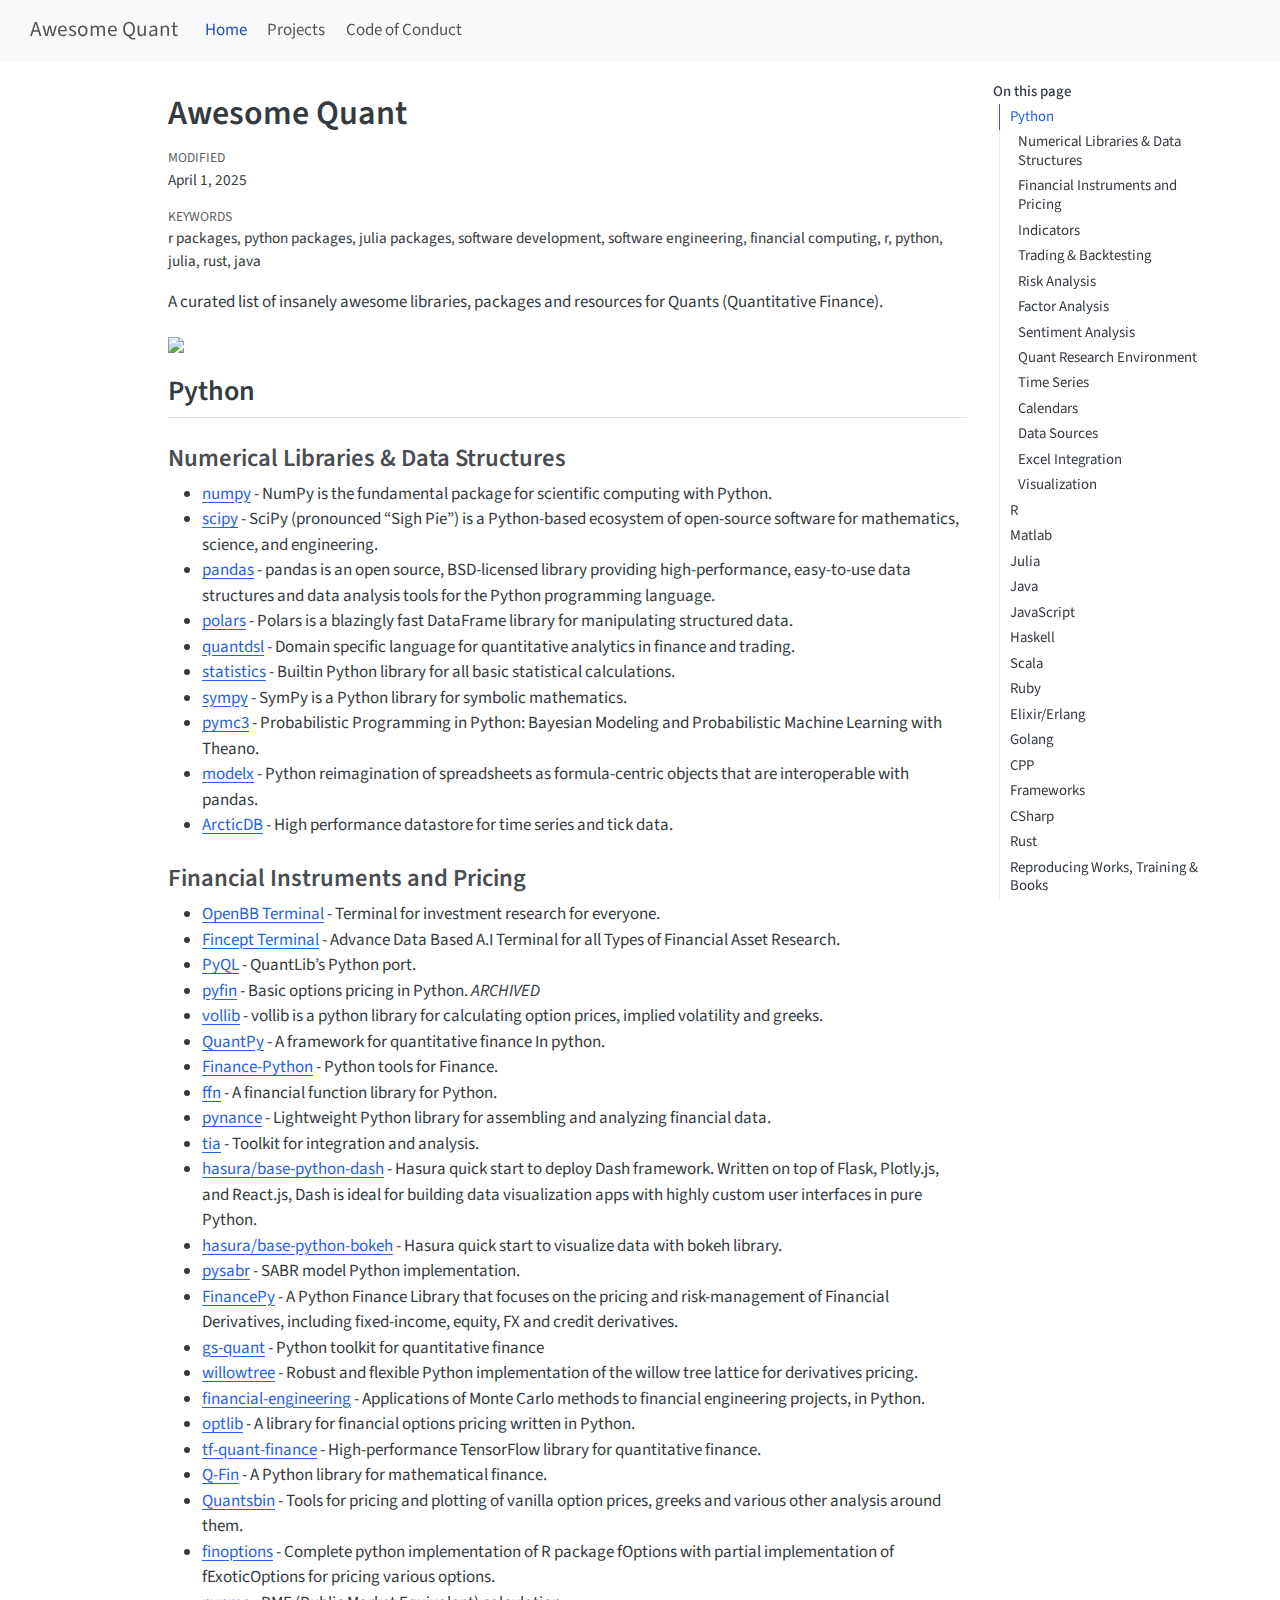
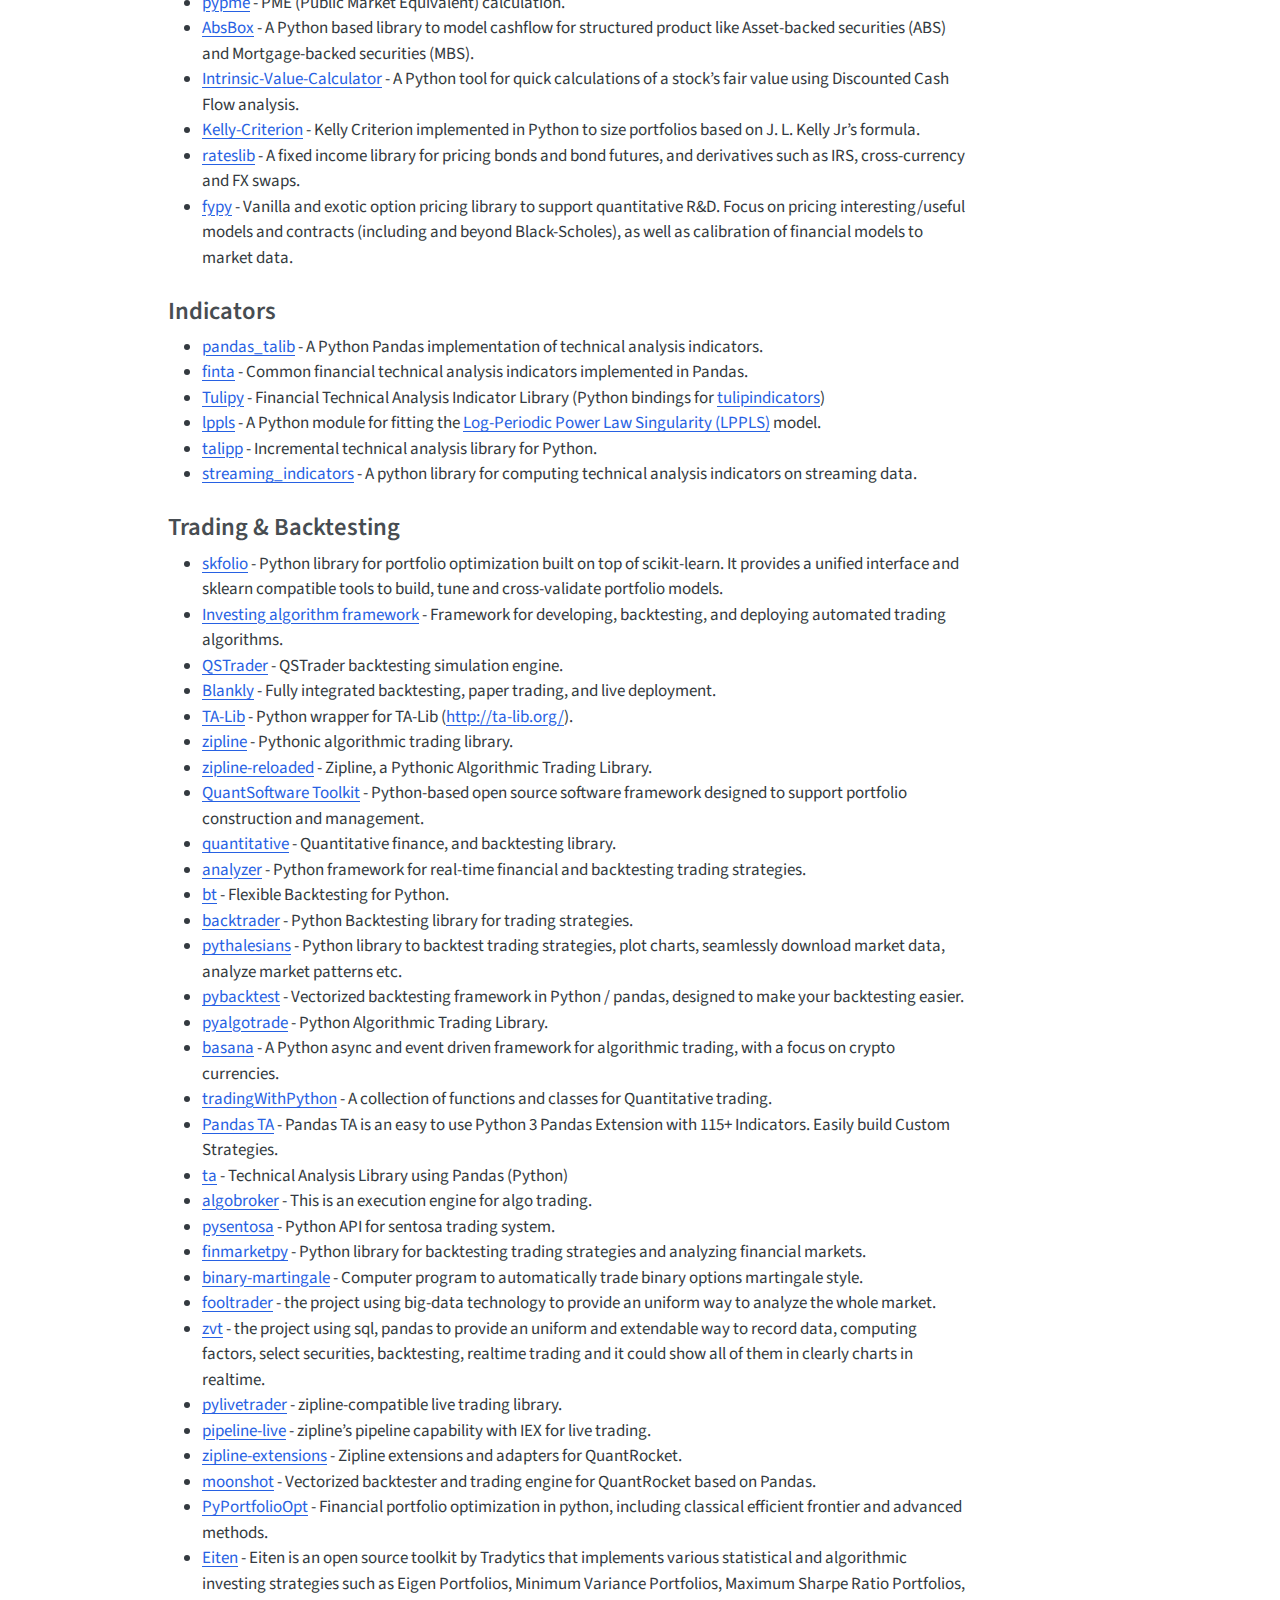
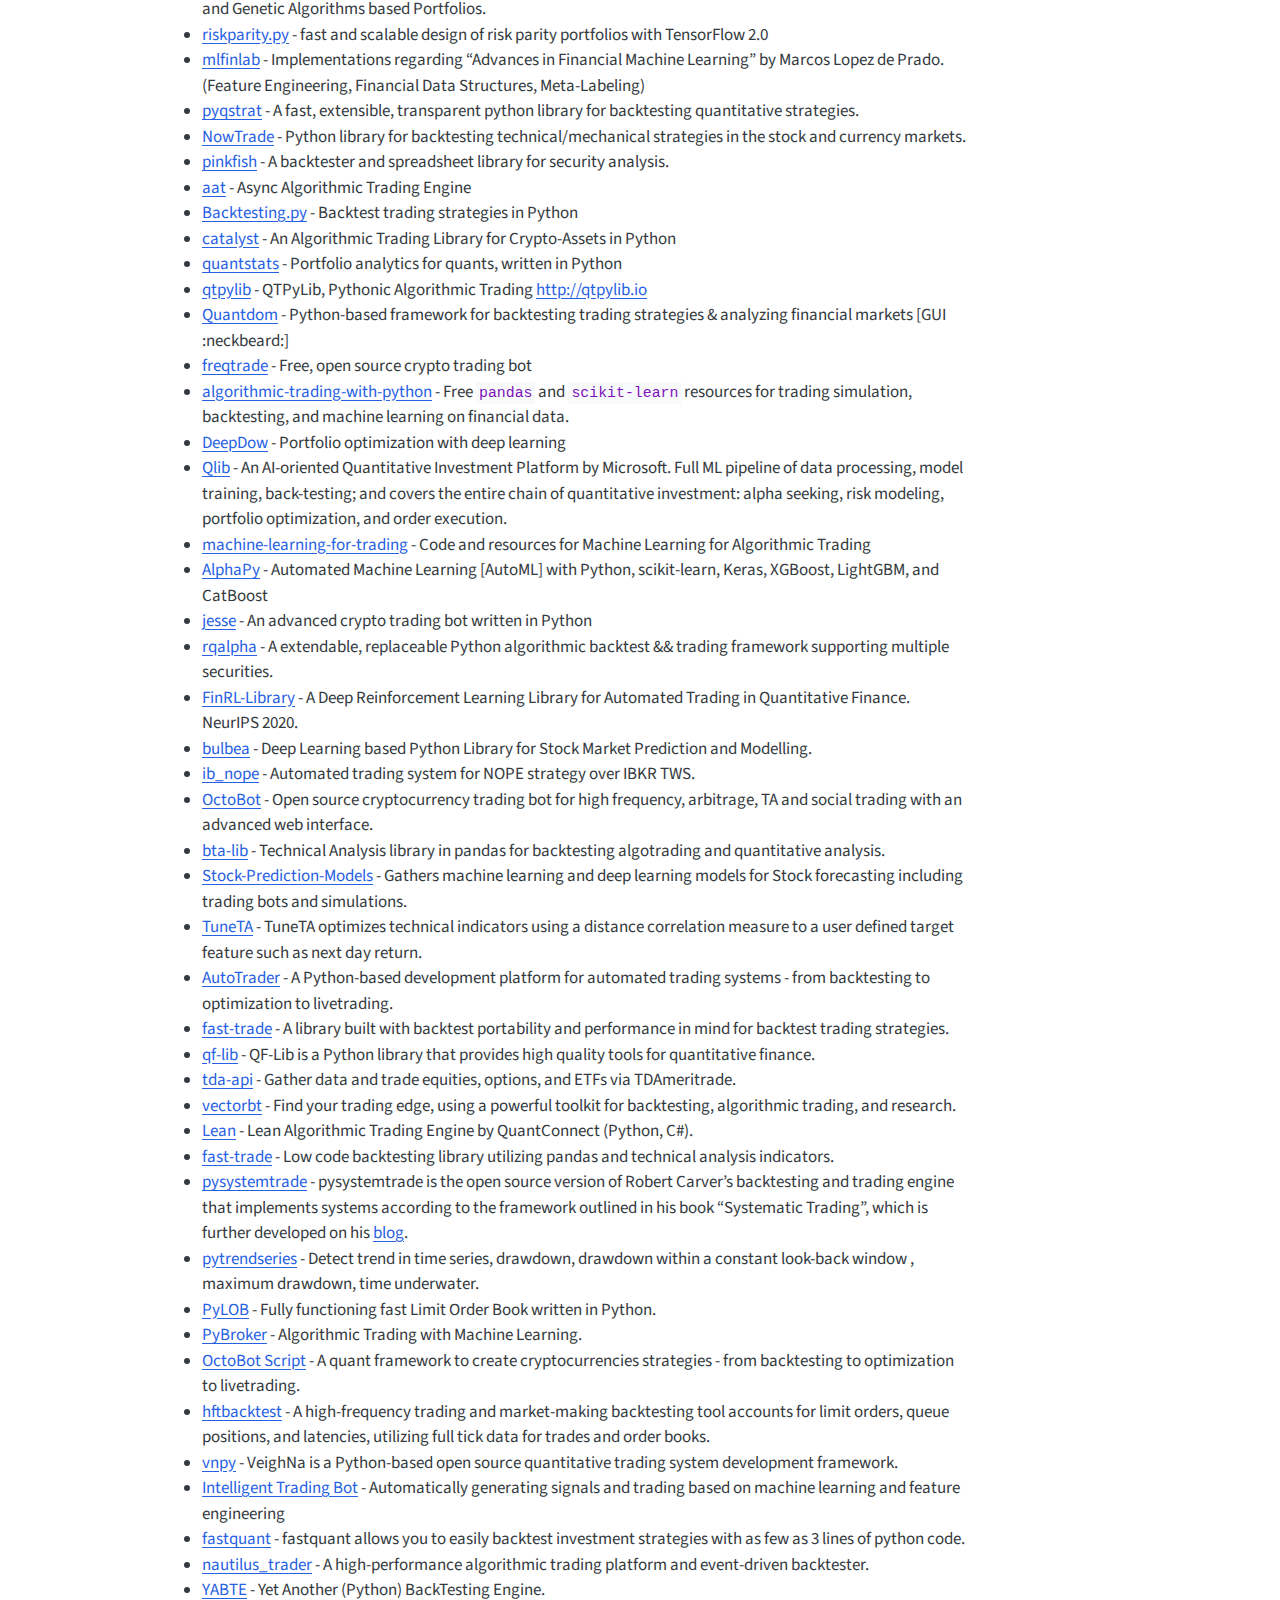
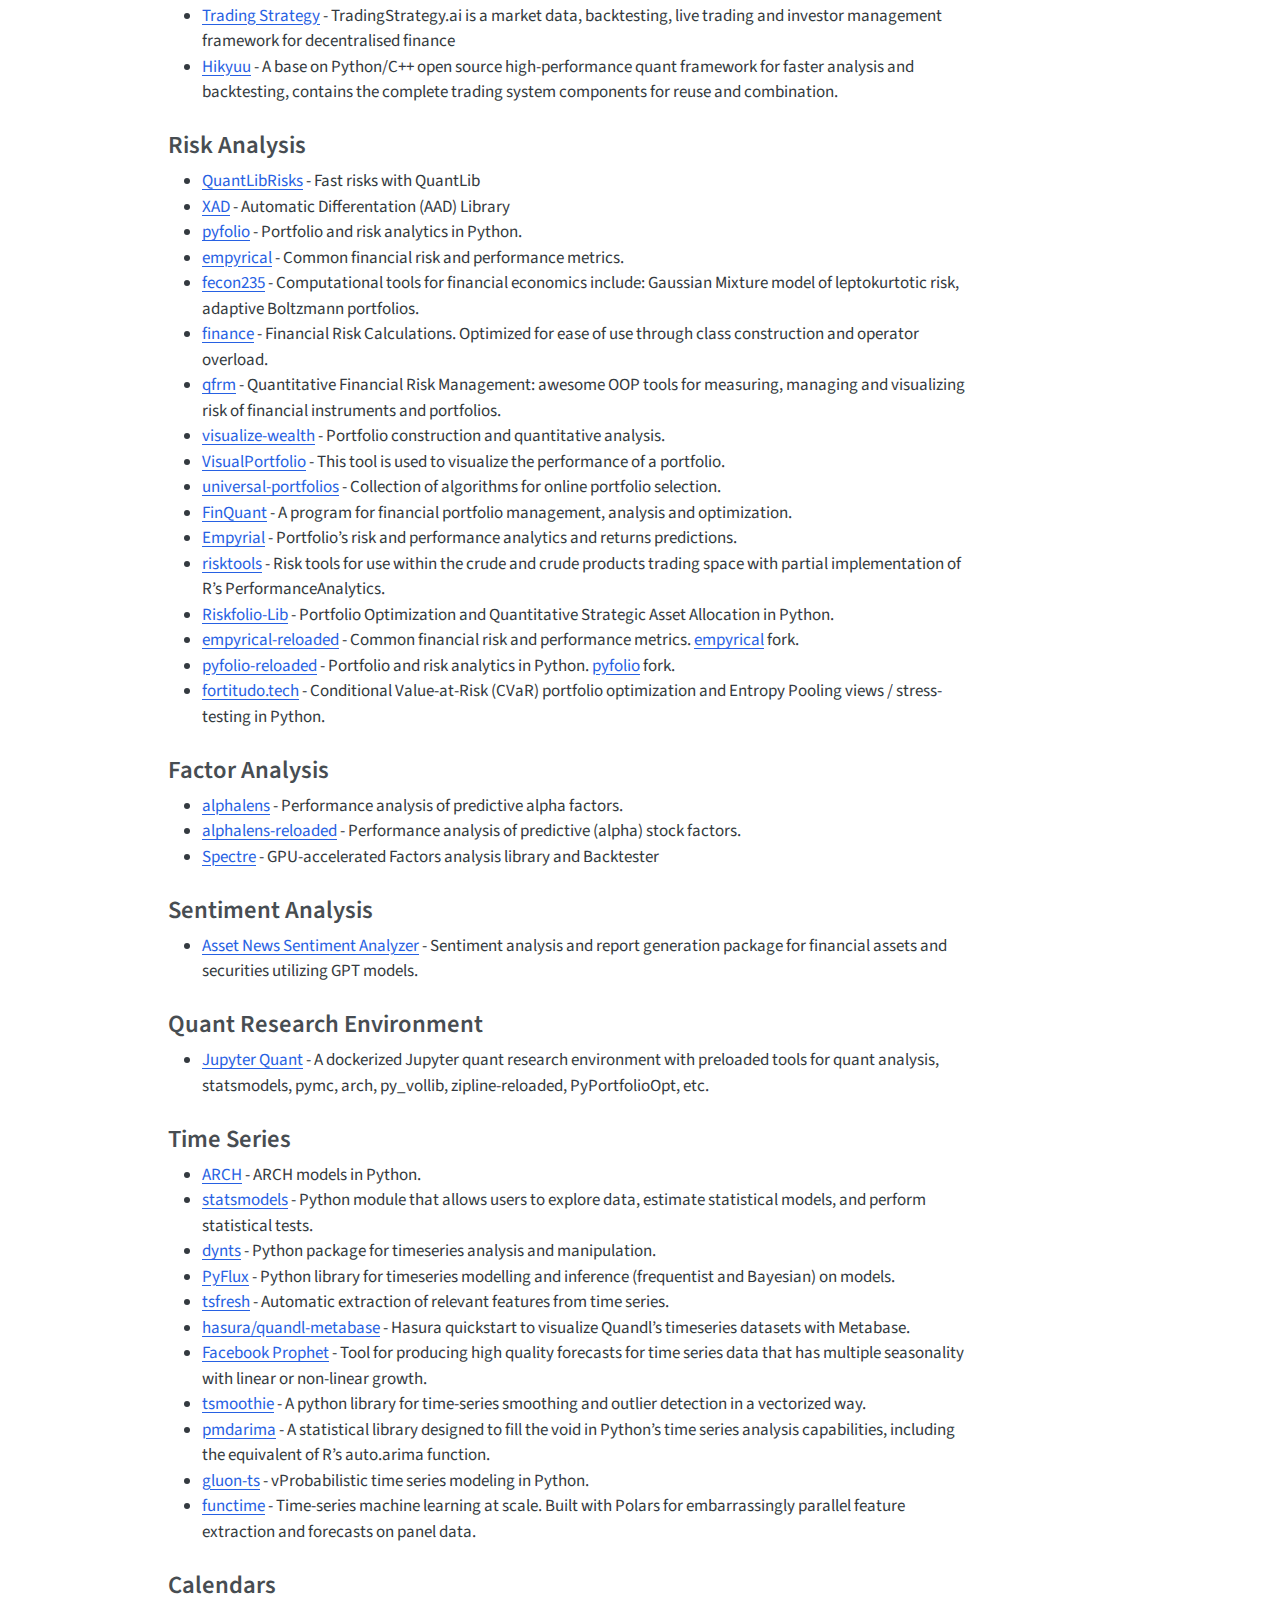
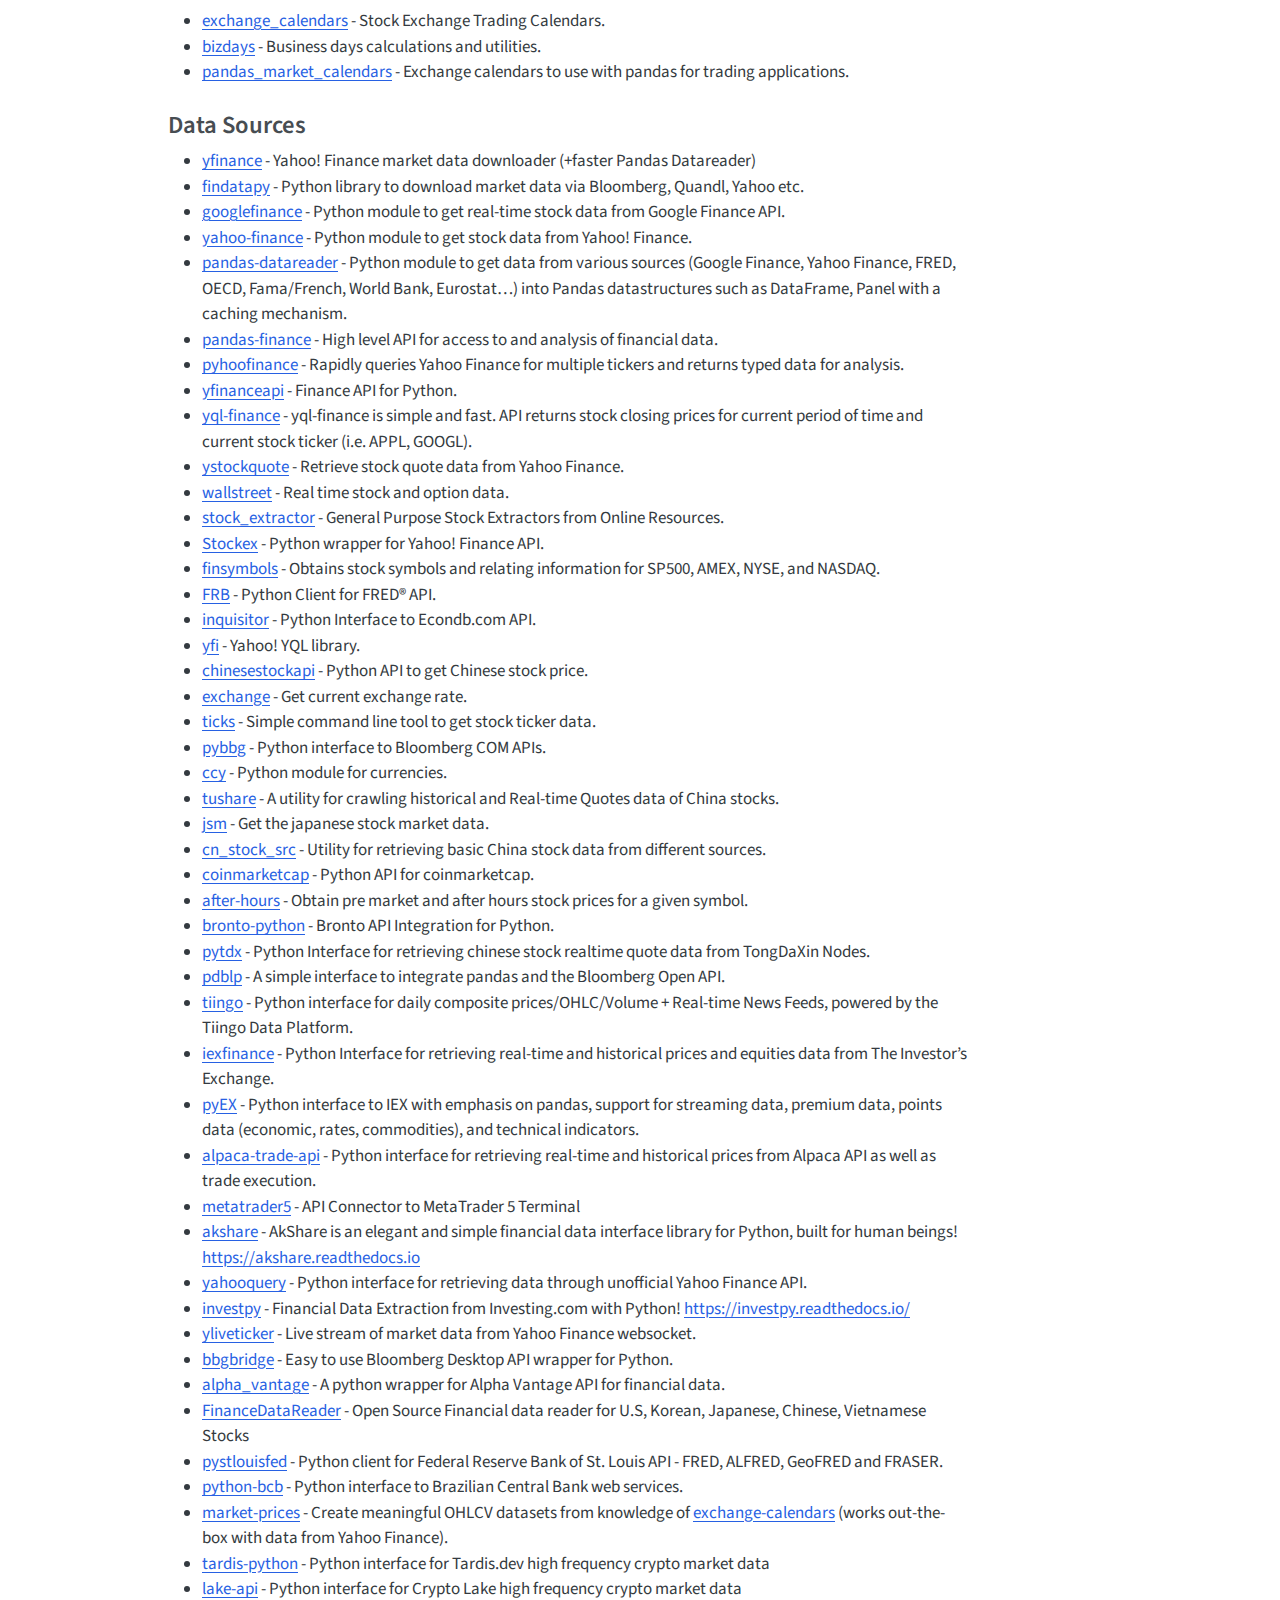
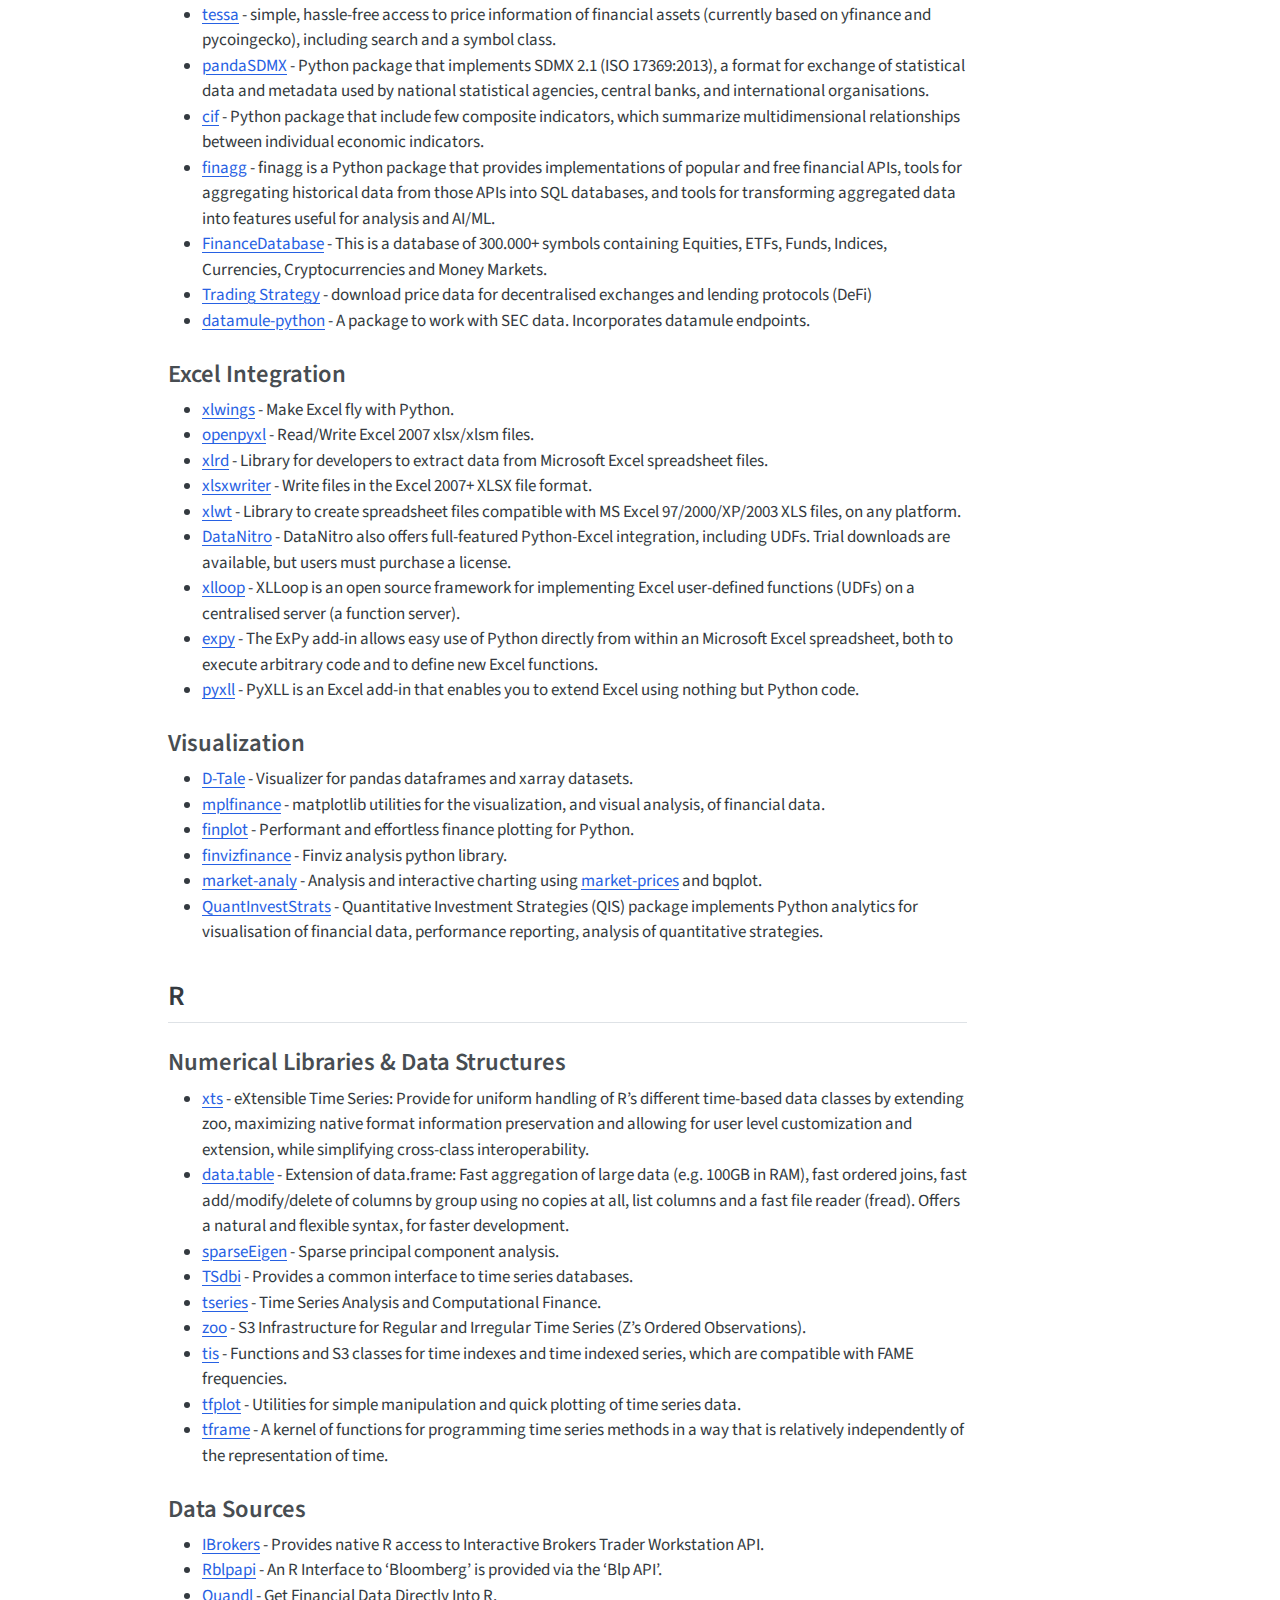
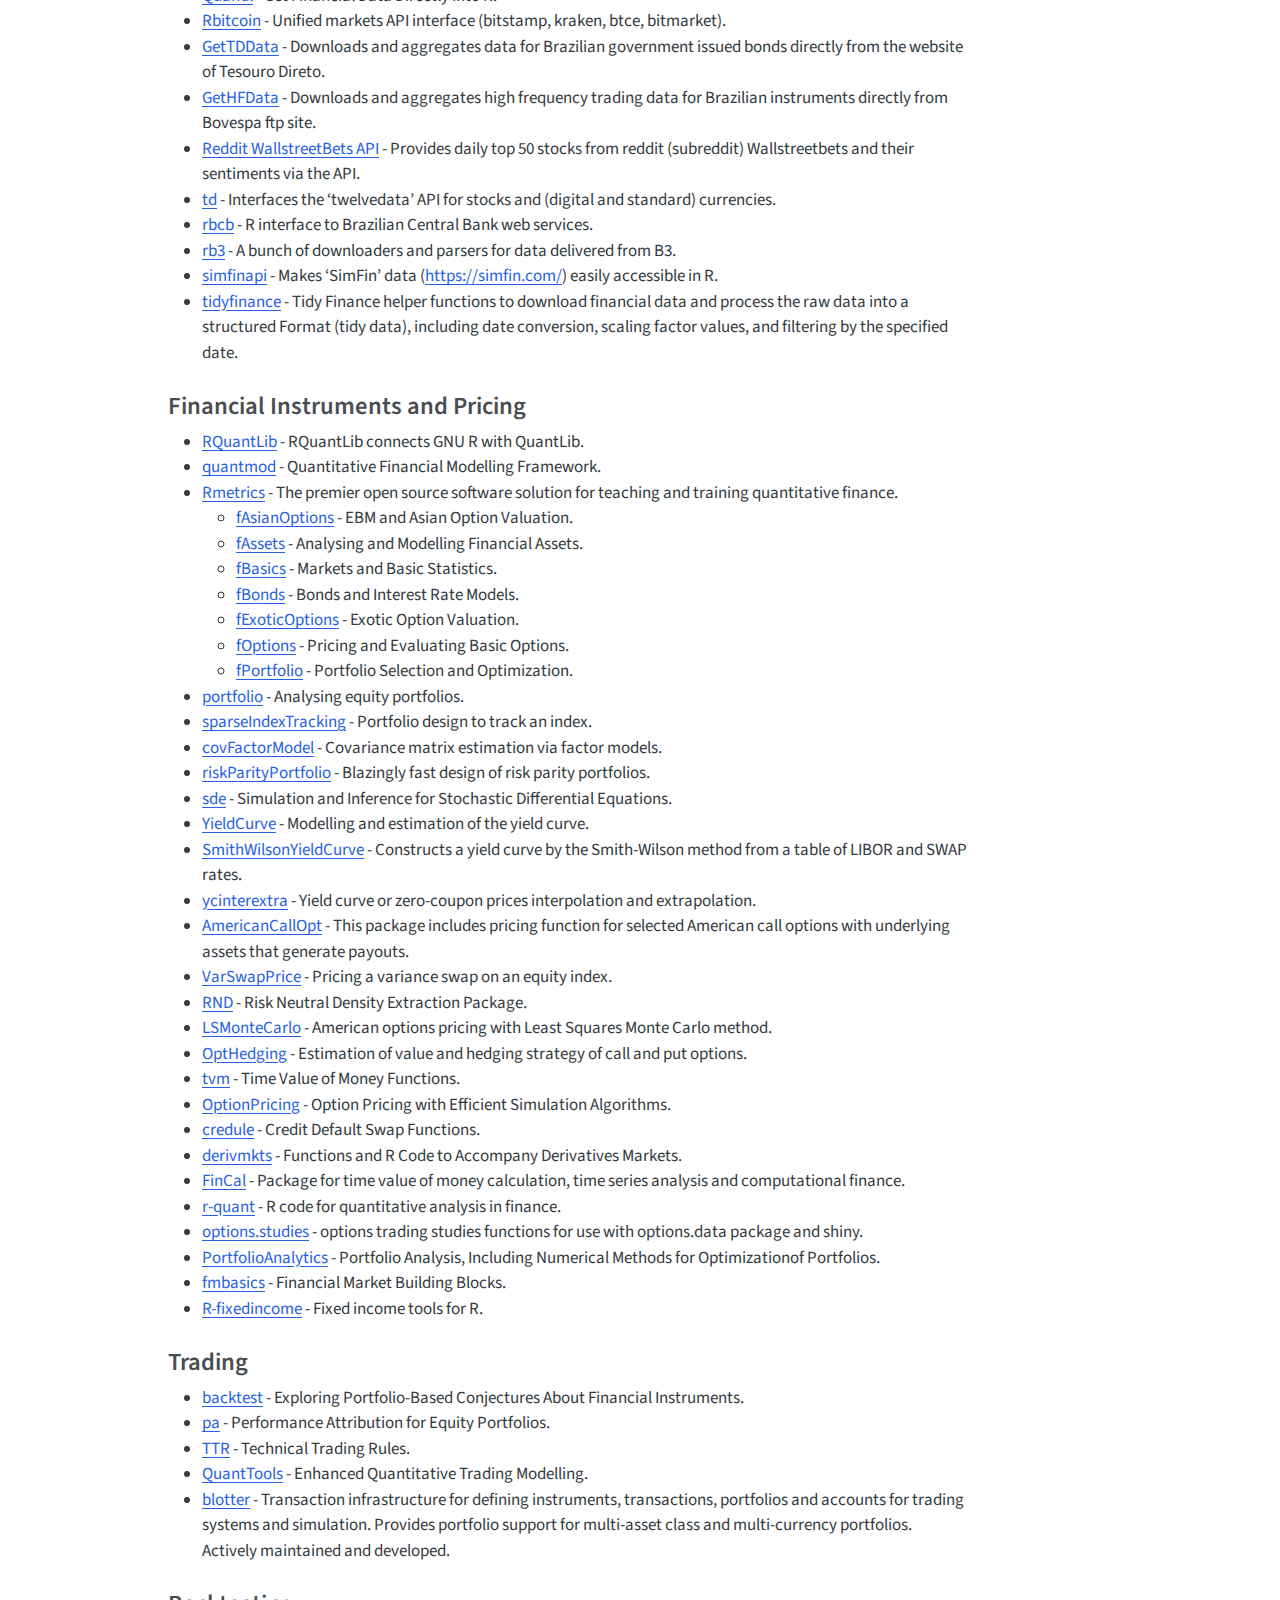
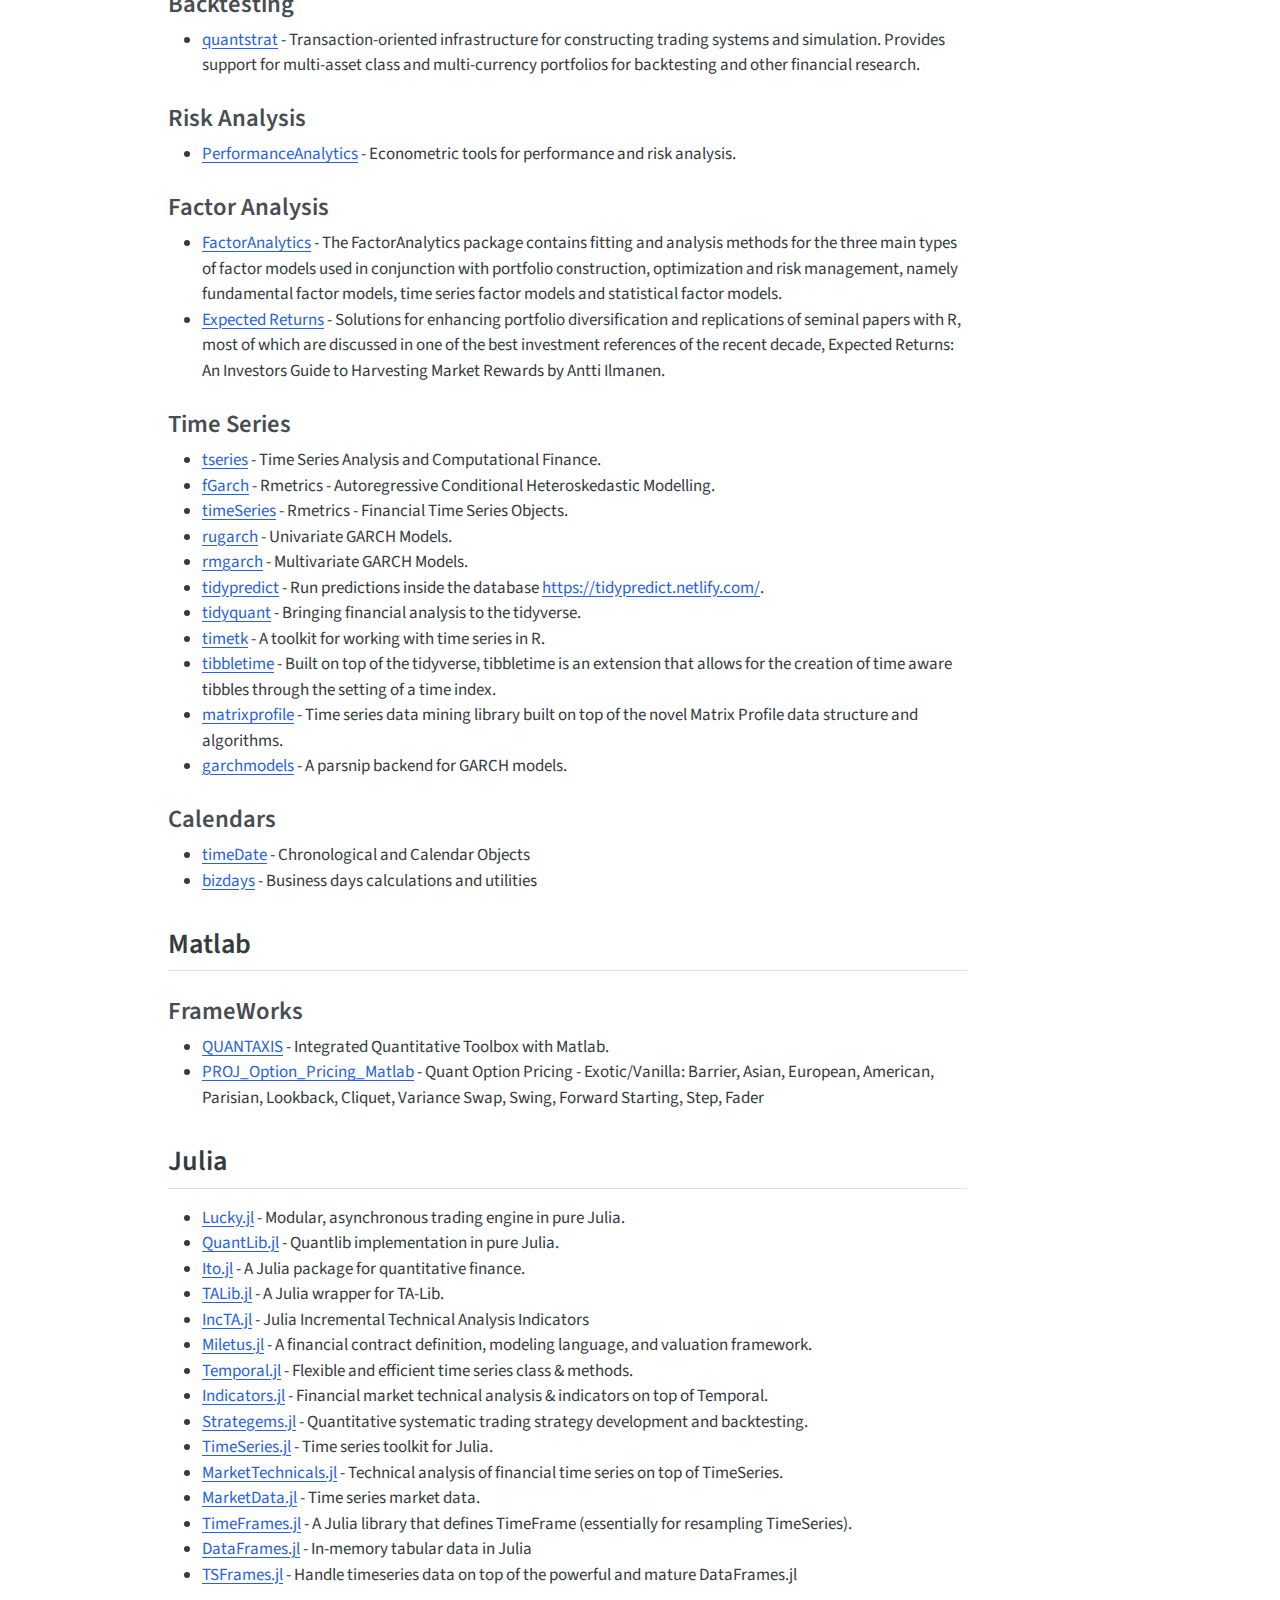
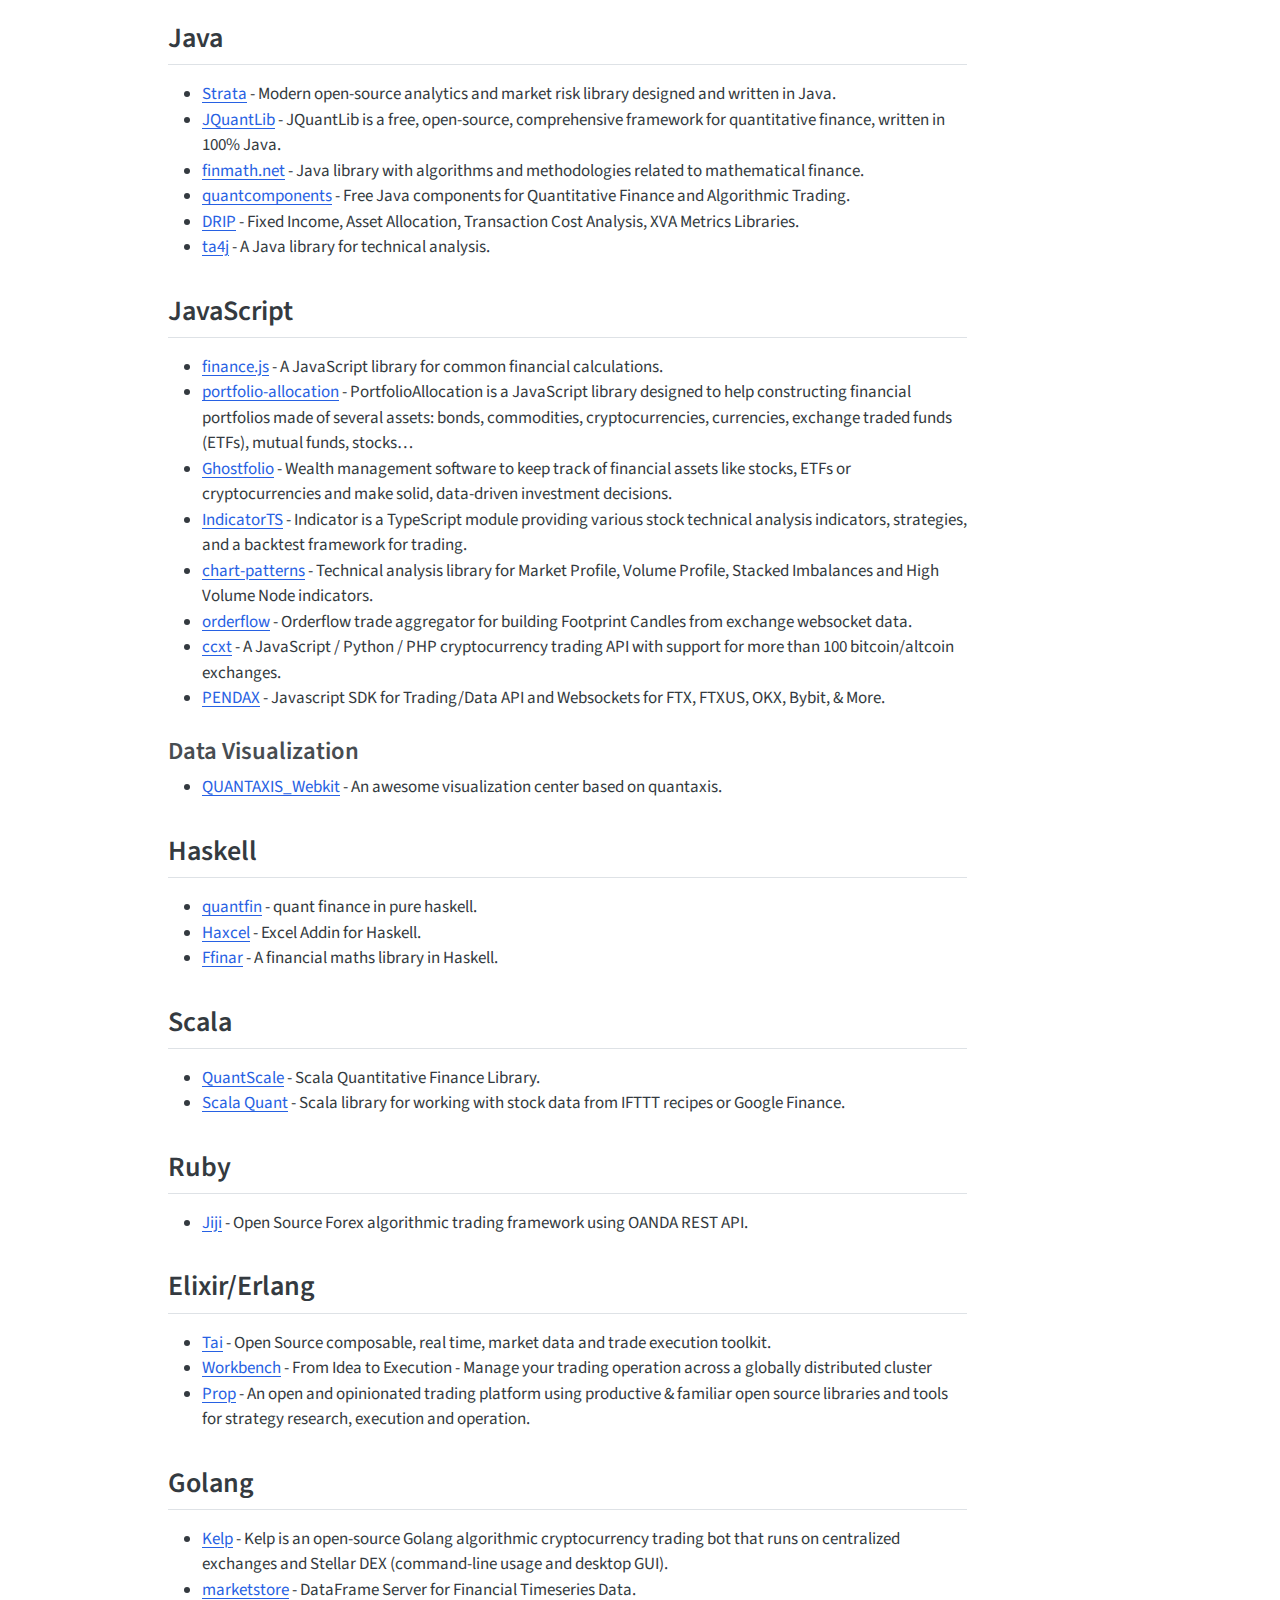
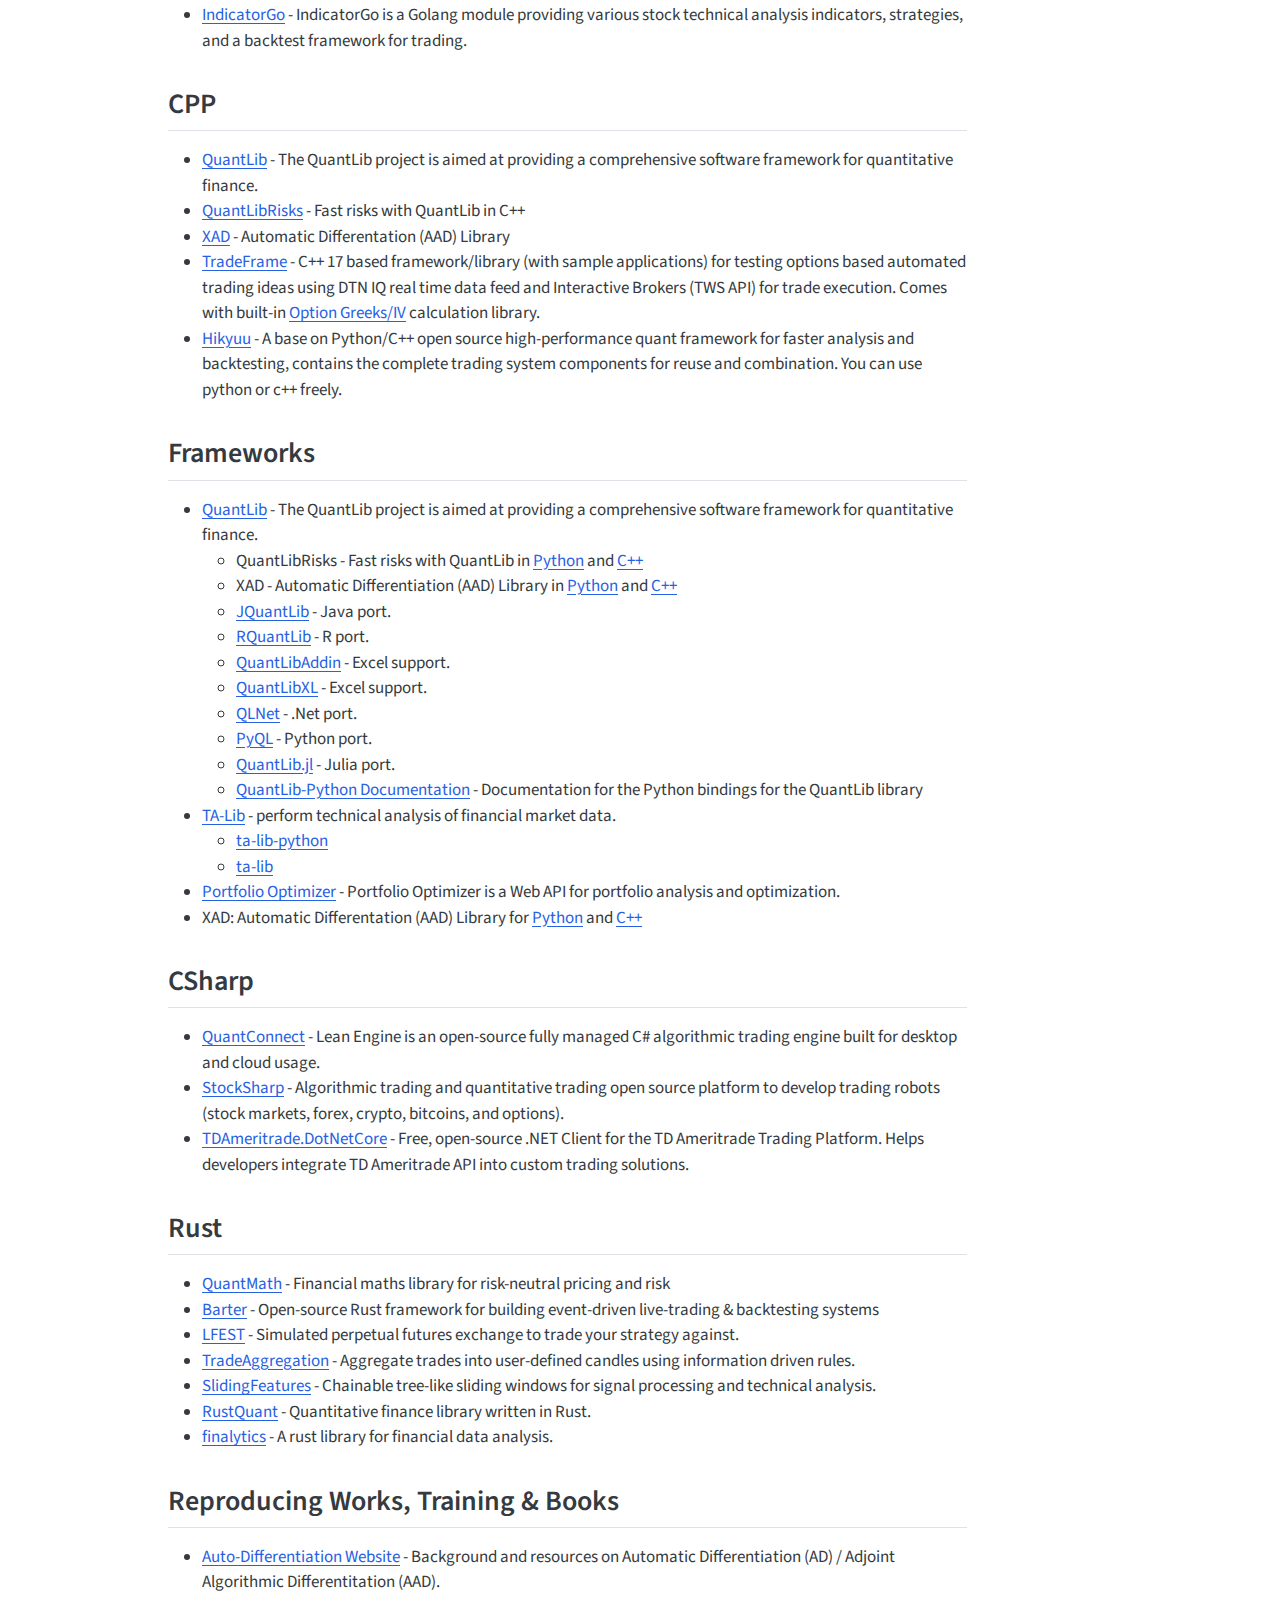
==== index.html @ 2321cde1 "deploy: 23237abaf114eac889005e50c309394c87363a82" ====
<!DOCTYPE html>
<html xmlns="http://www.w3.org/1999/xhtml" lang="en" xml:lang="en"><head>

<meta charset="utf-8">
<meta name="generator" content="quarto-1.6.42">

<meta name="viewport" content="width=device-width, initial-scale=1.0, user-scalable=yes">

<meta name="keywords" content="r packages, python packages, julia packages, software development, software engineering, financial computing, r, python, julia, rust, java">

<title>Awesome Quant</title>
<style>
code{white-space: pre-wrap;}
span.smallcaps{font-variant: small-caps;}
div.columns{display: flex; gap: min(4vw, 1.5em);}
div.column{flex: auto; overflow-x: auto;}
div.hanging-indent{margin-left: 1.5em; text-indent: -1.5em;}
ul.task-list{list-style: none;}
ul.task-list li input[type="checkbox"] {
  width: 0.8em;
  margin: 0 0.8em 0.2em -1em; /* quarto-specific, see https://github.com/quarto-dev/quarto-cli/issues/4556 */ 
  vertical-align: middle;
}
</style>


<script src="site_libs/quarto-nav/quarto-nav.js"></script>
<script src="site_libs/quarto-nav/headroom.min.js"></script>
<script src="site_libs/clipboard/clipboard.min.js"></script>
<script src="site_libs/quarto-search/autocomplete.umd.js"></script>
<script src="site_libs/quarto-search/fuse.min.js"></script>
<script src="site_libs/quarto-search/quarto-search.js"></script>
<meta name="quarto:offset" content="./">
<script src="site_libs/quarto-html/quarto.js"></script>
<script src="site_libs/quarto-html/popper.min.js"></script>
<script src="site_libs/quarto-html/tippy.umd.min.js"></script>
<script src="site_libs/quarto-html/anchor.min.js"></script>
<link href="site_libs/quarto-html/tippy.css" rel="stylesheet">
<link href="site_libs/quarto-html/quarto-syntax-highlighting-2f5df379a58b258e96c21c0638c20c03.css" rel="stylesheet" id="quarto-text-highlighting-styles">
<script src="site_libs/bootstrap/bootstrap.min.js"></script>
<link href="site_libs/bootstrap/bootstrap-icons.css" rel="stylesheet">
<link href="site_libs/bootstrap/bootstrap-8647a4a42273f773479d27c00df3f9ed.min.css" rel="stylesheet" append-hash="true" id="quarto-bootstrap" data-mode="light">
<script id="quarto-search-options" type="application/json">{
  "location": "navbar",
  "copy-button": false,
  "collapse-after": 3,
  "panel-placement": "end",
  "type": "overlay",
  "limit": 50,
  "keyboard-shortcut": [
    "f",
    "/",
    "s"
  ],
  "show-item-context": false,
  "language": {
    "search-no-results-text": "No results",
    "search-matching-documents-text": "matching documents",
    "search-copy-link-title": "Copy link to search",
    "search-hide-matches-text": "Hide additional matches",
    "search-more-match-text": "more match in this document",
    "search-more-matches-text": "more matches in this document",
    "search-clear-button-title": "Clear",
    "search-text-placeholder": "",
    "search-detached-cancel-button-title": "Cancel",
    "search-submit-button-title": "Submit",
    "search-label": "Search"
  }
}</script>
<script async="" src="https://pagead2.googlesyndication.com/pagead/js/adsbygoogle.js?client=ca-pub-7994446359957143" crossorigin="anonymous"></script>


<link rel="stylesheet" href="styles.css">
</head>

<body class="nav-fixed">

<div id="quarto-search-results"></div>
  <header id="quarto-header" class="headroom fixed-top">
    <nav class="navbar navbar-expand-lg " data-bs-theme="dark">
      <div class="navbar-container container-fluid">
      <div class="navbar-brand-container mx-auto">
    <a class="navbar-brand" href="./index.html">
    <span class="navbar-title">Awesome Quant</span>
    </a>
  </div>
            <div id="quarto-search" class="" title="Search"></div>
          <button class="navbar-toggler" type="button" data-bs-toggle="collapse" data-bs-target="#navbarCollapse" aria-controls="navbarCollapse" role="menu" aria-expanded="false" aria-label="Toggle navigation" onclick="if (window.quartoToggleHeadroom) { window.quartoToggleHeadroom(); }">
  <span class="navbar-toggler-icon"></span>
</button>
          <div class="collapse navbar-collapse" id="navbarCollapse">
            <ul class="navbar-nav navbar-nav-scroll me-auto">
  <li class="nav-item">
    <a class="nav-link active" href="./index.html" aria-current="page"> 
<span class="menu-text">Home</span></a>
  </li>  
  <li class="nav-item">
    <a class="nav-link" href="./projects.html"> 
<span class="menu-text">Projects</span></a>
  </li>  
  <li class="nav-item">
    <a class="nav-link" href="./CODE_OF_CONDUCT.html"> 
<span class="menu-text">Code of Conduct</span></a>
  </li>  
</ul>
          </div> <!-- /navcollapse -->
            <div class="quarto-navbar-tools">
</div>
      </div> <!-- /container-fluid -->
    </nav>
</header>
<!-- content -->
<div id="quarto-content" class="quarto-container page-columns page-rows-contents page-layout-article page-navbar">
<!-- sidebar -->
<!-- margin-sidebar -->
    <div id="quarto-margin-sidebar" class="sidebar margin-sidebar">
        <nav id="TOC" role="doc-toc" class="toc-active">
    <h2 id="toc-title">On this page</h2>
   
  <ul>
  <li><a href="#python" id="toc-python" class="nav-link active" data-scroll-target="#python">Python</a>
  <ul class="collapse">
  <li><a href="#numerical-libraries-data-structures" id="toc-numerical-libraries-data-structures" class="nav-link" data-scroll-target="#numerical-libraries-data-structures">Numerical Libraries &amp; Data Structures</a></li>
  <li><a href="#financial-instruments-and-pricing" id="toc-financial-instruments-and-pricing" class="nav-link" data-scroll-target="#financial-instruments-and-pricing">Financial Instruments and Pricing</a></li>
  <li><a href="#indicators" id="toc-indicators" class="nav-link" data-scroll-target="#indicators">Indicators</a></li>
  <li><a href="#trading-backtesting" id="toc-trading-backtesting" class="nav-link" data-scroll-target="#trading-backtesting">Trading &amp; Backtesting</a></li>
  <li><a href="#risk-analysis" id="toc-risk-analysis" class="nav-link" data-scroll-target="#risk-analysis">Risk Analysis</a></li>
  <li><a href="#factor-analysis" id="toc-factor-analysis" class="nav-link" data-scroll-target="#factor-analysis">Factor Analysis</a></li>
  <li><a href="#sentiment-analysis" id="toc-sentiment-analysis" class="nav-link" data-scroll-target="#sentiment-analysis">Sentiment Analysis</a></li>
  <li><a href="#quant-research-environment" id="toc-quant-research-environment" class="nav-link" data-scroll-target="#quant-research-environment">Quant Research Environment</a></li>
  <li><a href="#time-series" id="toc-time-series" class="nav-link" data-scroll-target="#time-series">Time Series</a></li>
  <li><a href="#calendars" id="toc-calendars" class="nav-link" data-scroll-target="#calendars">Calendars</a></li>
  <li><a href="#data-sources" id="toc-data-sources" class="nav-link" data-scroll-target="#data-sources">Data Sources</a></li>
  <li><a href="#excel-integration" id="toc-excel-integration" class="nav-link" data-scroll-target="#excel-integration">Excel Integration</a></li>
  <li><a href="#visualization" id="toc-visualization" class="nav-link" data-scroll-target="#visualization">Visualization</a></li>
  </ul></li>
  <li><a href="#r" id="toc-r" class="nav-link" data-scroll-target="#r">R</a>
  <ul class="collapse">
  <li><a href="#numerical-libraries-data-structures-1" id="toc-numerical-libraries-data-structures-1" class="nav-link" data-scroll-target="#numerical-libraries-data-structures-1">Numerical Libraries &amp; Data Structures</a></li>
  <li><a href="#data-sources-1" id="toc-data-sources-1" class="nav-link" data-scroll-target="#data-sources-1">Data Sources</a></li>
  <li><a href="#financial-instruments-and-pricing-1" id="toc-financial-instruments-and-pricing-1" class="nav-link" data-scroll-target="#financial-instruments-and-pricing-1">Financial Instruments and Pricing</a></li>
  <li><a href="#trading" id="toc-trading" class="nav-link" data-scroll-target="#trading">Trading</a></li>
  <li><a href="#backtesting" id="toc-backtesting" class="nav-link" data-scroll-target="#backtesting">Backtesting</a></li>
  <li><a href="#risk-analysis-1" id="toc-risk-analysis-1" class="nav-link" data-scroll-target="#risk-analysis-1">Risk Analysis</a></li>
  <li><a href="#factor-analysis-1" id="toc-factor-analysis-1" class="nav-link" data-scroll-target="#factor-analysis-1">Factor Analysis</a></li>
  <li><a href="#time-series-1" id="toc-time-series-1" class="nav-link" data-scroll-target="#time-series-1">Time Series</a></li>
  <li><a href="#calendars-1" id="toc-calendars-1" class="nav-link" data-scroll-target="#calendars-1">Calendars</a></li>
  </ul></li>
  <li><a href="#matlab" id="toc-matlab" class="nav-link" data-scroll-target="#matlab">Matlab</a>
  <ul class="collapse">
  <li><a href="#frameworks" id="toc-frameworks" class="nav-link" data-scroll-target="#frameworks">FrameWorks</a></li>
  </ul></li>
  <li><a href="#julia" id="toc-julia" class="nav-link" data-scroll-target="#julia">Julia</a></li>
  <li><a href="#java" id="toc-java" class="nav-link" data-scroll-target="#java">Java</a></li>
  <li><a href="#javascript" id="toc-javascript" class="nav-link" data-scroll-target="#javascript">JavaScript</a>
  <ul class="collapse">
  <li><a href="#data-visualization" id="toc-data-visualization" class="nav-link" data-scroll-target="#data-visualization">Data Visualization</a></li>
  </ul></li>
  <li><a href="#haskell" id="toc-haskell" class="nav-link" data-scroll-target="#haskell">Haskell</a></li>
  <li><a href="#scala" id="toc-scala" class="nav-link" data-scroll-target="#scala">Scala</a></li>
  <li><a href="#ruby" id="toc-ruby" class="nav-link" data-scroll-target="#ruby">Ruby</a></li>
  <li><a href="#elixirerlang" id="toc-elixirerlang" class="nav-link" data-scroll-target="#elixirerlang">Elixir/Erlang</a></li>
  <li><a href="#golang" id="toc-golang" class="nav-link" data-scroll-target="#golang">Golang</a></li>
  <li><a href="#cpp" id="toc-cpp" class="nav-link" data-scroll-target="#cpp">CPP</a></li>
  <li><a href="#frameworks-1" id="toc-frameworks-1" class="nav-link" data-scroll-target="#frameworks-1">Frameworks</a></li>
  <li><a href="#csharp" id="toc-csharp" class="nav-link" data-scroll-target="#csharp">CSharp</a></li>
  <li><a href="#rust" id="toc-rust" class="nav-link" data-scroll-target="#rust">Rust</a></li>
  <li><a href="#reproducing-works-training-books" id="toc-reproducing-works-training-books" class="nav-link" data-scroll-target="#reproducing-works-training-books">Reproducing Works, Training &amp; Books</a></li>
  </ul>
</nav>
    </div>
<!-- main -->
<main class="content" id="quarto-document-content">

<header id="title-block-header" class="quarto-title-block default">
<div class="quarto-title">
<h1 class="title">Awesome Quant</h1>
</div>



<div class="quarto-title-meta">

    
  
    <div>
    <div class="quarto-title-meta-heading">Modified</div>
    <div class="quarto-title-meta-contents">
      <p class="date-modified">April 1, 2025</p>
    </div>
  </div>
    
  </div>
  

<div>
  <div class="keywords">
    <div class="block-title">Keywords</div>
    <p>r packages, python packages, julia packages, software development, software engineering, financial computing, r, python, julia, rust, java</p>
  </div>
</div>

</header>


<p>A curated list of insanely awesome libraries, packages and resources for Quants (Quantitative Finance).</p>
<p><a href="https://awesome.re"><img src="https://awesome.re/badge.svg" class="img-fluid"></a></p>
<section id="python" class="level2">
<h2 class="anchored" data-anchor-id="python">Python</h2>
<section id="numerical-libraries-data-structures" class="level3">
<h3 class="anchored" data-anchor-id="numerical-libraries-data-structures">Numerical Libraries &amp; Data Structures</h3>
<ul>
<li><a href="https://www.numpy.org">numpy</a> - NumPy is the fundamental package for scientific computing with Python.</li>
<li><a href="https://www.scipy.org">scipy</a> - SciPy (pronounced “Sigh Pie”) is a Python-based ecosystem of open-source software for mathematics, science, and engineering.</li>
<li><a href="https://pandas.pydata.org">pandas</a> - pandas is an open source, BSD-licensed library providing high-performance, easy-to-use data structures and data analysis tools for the Python programming language.</li>
<li><a href="https://docs.pola.rs/">polars</a> - Polars is a blazingly fast DataFrame library for manipulating structured data.</li>
<li><a href="https://github.com/johnbywater/quantdsl">quantdsl</a> - Domain specific language for quantitative analytics in finance and trading.</li>
<li><a href="https://docs.python.org/3/library/statistics.html">statistics</a> - Builtin Python library for all basic statistical calculations.</li>
<li><a href="https://www.sympy.org/">sympy</a> - SymPy is a Python library for symbolic mathematics.</li>
<li><a href="https://docs.pymc.io/">pymc3</a> - Probabilistic Programming in Python: Bayesian Modeling and Probabilistic Machine Learning with Theano.</li>
<li><a href="https://docs.modelx.io/">modelx</a> - Python reimagination of spreadsheets as formula-centric objects that are interoperable with pandas.</li>
<li><a href="https://github.com/man-group/ArcticDB">ArcticDB</a> - High performance datastore for time series and tick data.</li>
</ul>
</section>
<section id="financial-instruments-and-pricing" class="level3">
<h3 class="anchored" data-anchor-id="financial-instruments-and-pricing">Financial Instruments and Pricing</h3>
<ul>
<li><a href="https://github.com/OpenBB-finance/OpenBBTerminal">OpenBB Terminal</a> - Terminal for investment research for everyone.</li>
<li><a href="https://github.com/Fincept-Corporation/FinceptTerminal">Fincept Terminal</a> - Advance Data Based A.I Terminal for all Types of Financial Asset Research.</li>
<li><a href="https://github.com/enthought/pyql">PyQL</a> - QuantLib’s Python port.</li>
<li><a href="https://github.com/opendoor-labs/pyfin">pyfin</a> - Basic options pricing in Python. <em>ARCHIVED</em></li>
<li><a href="https://github.com/vollib/vollib">vollib</a> - vollib is a python library for calculating option prices, implied volatility and greeks.</li>
<li><a href="https://github.com/jsmidt/QuantPy">QuantPy</a> - A framework for quantitative finance In python.</li>
<li><a href="https://github.com/alpha-miner/Finance-Python">Finance-Python</a> - Python tools for Finance.</li>
<li><a href="https://github.com/pmorissette/ffn">ffn</a> - A financial function library for Python.</li>
<li><a href="https://github.com/GriffinAustin/pynance">pynance</a> - Lightweight Python library for assembling and analyzing financial data.</li>
<li><a href="https://github.com/bpsmith/tia">tia</a> - Toolkit for integration and analysis.</li>
<li><a href="https://platform.hasura.io/hub/projects/hasura/base-python-dash">hasura/base-python-dash</a> - Hasura quick start to deploy Dash framework. Written on top of Flask, Plotly.js, and React.js, Dash is ideal for building data visualization apps with highly custom user interfaces in pure Python.</li>
<li><a href="https://platform.hasura.io/hub/projects/hasura/base-python-bokeh">hasura/base-python-bokeh</a> - Hasura quick start to visualize data with bokeh library.</li>
<li><a href="https://github.com/ynouri/pysabr">pysabr</a> - SABR model Python implementation.</li>
<li><a href="https://github.com/domokane/FinancePy">FinancePy</a> - A Python Finance Library that focuses on the pricing and risk-management of Financial Derivatives, including fixed-income, equity, FX and credit derivatives.</li>
<li><a href="https://github.com/goldmansachs/gs-quant">gs-quant</a> - Python toolkit for quantitative finance</li>
<li><a href="https://github.com/federicomariamassari/willowtree">willowtree</a> - Robust and flexible Python implementation of the willow tree lattice for derivatives pricing.</li>
<li><a href="https://github.com/federicomariamassari/financial-engineering">financial-engineering</a> - Applications of Monte Carlo methods to financial engineering projects, in Python.</li>
<li><a href="https://github.com/dbrojas/optlib">optlib</a> - A library for financial options pricing written in Python.</li>
<li><a href="https://github.com/google/tf-quant-finance">tf-quant-finance</a> - High-performance TensorFlow library for quantitative finance.</li>
<li><a href="https://github.com/RomanMichaelPaolucci/Q-Fin">Q-Fin</a> - A Python library for mathematical finance.</li>
<li><a href="https://github.com/quantsbin/Quantsbin">Quantsbin</a> - Tools for pricing and plotting of vanilla option prices, greeks and various other analysis around them.</li>
<li><a href="https://github.com/bbcho/finoptions-dev">finoptions</a> - Complete python implementation of R package fOptions with partial implementation of fExoticOptions for pricing various options.</li>
<li><a href="https://github.com/ymyke/pypme">pypme</a> - PME (Public Market Equivalent) calculation.</li>
<li><a href="https://github.com/yellowbean/AbsBox">AbsBox</a> - A Python based library to model cashflow for structured product like Asset-backed securities (ABS) and Mortgage-backed securities (MBS).</li>
<li><a href="https://github.com/akashaero/Intrinsic-Value-Calculator">Intrinsic-Value-Calculator</a> - A Python tool for quick calculations of a stock’s fair value using Discounted Cash Flow analysis.</li>
<li><a href="https://github.com/deltaray-io/kelly-criterion">Kelly-Criterion</a> - Kelly Criterion implemented in Python to size portfolios based on J. L. Kelly Jr’s formula.</li>
<li><a href="https://github.com/attack68/rateslib">rateslib</a> - A fixed income library for pricing bonds and bond futures, and derivatives such as IRS, cross-currency and FX swaps.</li>
<li><a href="https://github.com/jkirkby3/fypy">fypy</a> - Vanilla and exotic option pricing library to support quantitative R&amp;D. Focus on pricing interesting/useful models and contracts (including and beyond Black-Scholes), as well as calibration of financial models to market data.</li>
</ul>
</section>
<section id="indicators" class="level3">
<h3 class="anchored" data-anchor-id="indicators">Indicators</h3>
<ul>
<li><a href="https://github.com/femtotrader/pandas_talib">pandas_talib</a> - A Python Pandas implementation of technical analysis indicators.</li>
<li><a href="https://github.com/peerchemist/finta">finta</a> - Common financial technical analysis indicators implemented in Pandas.</li>
<li><a href="https://github.com/cirla/tulipy">Tulipy</a> - Financial Technical Analysis Indicator Library (Python bindings for <a href="https://github.com/TulipCharts/tulipindicators">tulipindicators</a>)</li>
<li><a href="https://github.com/Boulder-Investment-Technologies/lppls">lppls</a> - A Python module for fitting the <a href="https://en.wikipedia.org/wiki/Didier_Sornette#The_JLS_and_LPPLS_models">Log-Periodic Power Law Singularity (LPPLS)</a> model.</li>
<li><a href="https://github.com/nardew/talipp">talipp</a> - Incremental technical analysis library for Python.</li>
<li><a href="https://github.com/mr-easy/streaming_indicators">streaming_indicators</a> - A python library for computing technical analysis indicators on streaming data.</li>
</ul>
</section>
<section id="trading-backtesting" class="level3">
<h3 class="anchored" data-anchor-id="trading-backtesting">Trading &amp; Backtesting</h3>
<ul>
<li><a href="https://github.com/skfolio/skfolio">skfolio</a> - Python library for portfolio optimization built on top of scikit-learn. It provides a unified interface and sklearn compatible tools to build, tune and cross-validate portfolio models.</li>
<li><a href="https://github.com/coding-kitties/investing-algorithm-framework">Investing algorithm framework</a> - Framework for developing, backtesting, and deploying automated trading algorithms.</li>
<li><a href="https://github.com/mhallsmoore/qstrader">QSTrader</a> - QSTrader backtesting simulation engine.</li>
<li><a href="https://github.com/Blankly-Finance/Blankly">Blankly</a> - Fully integrated backtesting, paper trading, and live deployment.</li>
<li><a href="https://github.com/mrjbq7/ta-lib">TA-Lib</a> - Python wrapper for TA-Lib (<a href="http://ta-lib.org/" class="uri">http://ta-lib.org/</a>).</li>
<li><a href="https://github.com/quantopian/zipline">zipline</a> - Pythonic algorithmic trading library.</li>
<li><a href="https://github.com/stefan-jansen/zipline-reloaded">zipline-reloaded</a> - Zipline, a Pythonic Algorithmic Trading Library.</li>
<li><a href="https://github.com/QuantSoftware/QuantSoftwareToolkit">QuantSoftware Toolkit</a> - Python-based open source software framework designed to support portfolio construction and management.</li>
<li><a href="https://github.com/jeffrey-liang/quantitative">quantitative</a> - Quantitative finance, and backtesting library.</li>
<li><a href="https://github.com/llazzaro/analyzer">analyzer</a> - Python framework for real-time financial and backtesting trading strategies.</li>
<li><a href="https://github.com/pmorissette/bt">bt</a> - Flexible Backtesting for Python.</li>
<li><a href="https://github.com/backtrader/backtrader">backtrader</a> - Python Backtesting library for trading strategies.</li>
<li><a href="https://github.com/thalesians/pythalesians">pythalesians</a> - Python library to backtest trading strategies, plot charts, seamlessly download market data, analyze market patterns etc.</li>
<li><a href="https://github.com/ematvey/pybacktest">pybacktest</a> - Vectorized backtesting framework in Python / pandas, designed to make your backtesting easier.</li>
<li><a href="https://github.com/gbeced/pyalgotrade">pyalgotrade</a> - Python Algorithmic Trading Library.</li>
<li><a href="https://github.com/gbeced/basana">basana</a> - A Python async and event driven framework for algorithmic trading, with a focus on crypto currencies.</li>
<li><a href="https://pypi.org/project/tradingWithPython/">tradingWithPython</a> - A collection of functions and classes for Quantitative trading.</li>
<li><a href="https://github.com/twopirllc/pandas-ta">Pandas TA</a> - Pandas TA is an easy to use Python 3 Pandas Extension with 115+ Indicators. Easily build Custom Strategies.</li>
<li><a href="https://github.com/bukosabino/ta">ta</a> - Technical Analysis Library using Pandas (Python)</li>
<li><a href="https://github.com/joequant/algobroker">algobroker</a> - This is an execution engine for algo trading.</li>
<li><a href="https://pypi.org/project/pysentosa/">pysentosa</a> - Python API for sentosa trading system.</li>
<li><a href="https://github.com/cuemacro/finmarketpy">finmarketpy</a> - Python library for backtesting trading strategies and analyzing financial markets.</li>
<li><a href="https://github.com/metaperl/binary-martingale">binary-martingale</a> - Computer program to automatically trade binary options martingale style.</li>
<li><a href="https://github.com/foolcage/fooltrader">fooltrader</a> - the project using big-data technology to provide an uniform way to analyze the whole market.</li>
<li><a href="https://github.com/zvtvz/zvt">zvt</a> - the project using sql, pandas to provide an uniform and extendable way to record data, computing factors, select securities, backtesting, realtime trading and it could show all of them in clearly charts in realtime.</li>
<li><a href="https://github.com/alpacahq/pylivetrader">pylivetrader</a> - zipline-compatible live trading library.</li>
<li><a href="https://github.com/alpacahq/pipeline-live">pipeline-live</a> - zipline’s pipeline capability with IEX for live trading.</li>
<li><a href="https://github.com/quantrocket-llc/zipline-extensions">zipline-extensions</a> - Zipline extensions and adapters for QuantRocket.</li>
<li><a href="https://github.com/quantrocket-llc/moonshot">moonshot</a> - Vectorized backtester and trading engine for QuantRocket based on Pandas.</li>
<li><a href="https://github.com/robertmartin8/PyPortfolioOpt">PyPortfolioOpt</a> - Financial portfolio optimization in python, including classical efficient frontier and advanced methods.</li>
<li><a href="https://github.com/tradytics/eiten">Eiten</a> - Eiten is an open source toolkit by Tradytics that implements various statistical and algorithmic investing strategies such as Eigen Portfolios, Minimum Variance Portfolios, Maximum Sharpe Ratio Portfolios, and Genetic Algorithms based Portfolios.</li>
<li><a href="https://github.com/dppalomar/riskparity.py">riskparity.py</a> - fast and scalable design of risk parity portfolios with TensorFlow 2.0</li>
<li><a href="https://github.com/hudson-and-thames/mlfinlab">mlfinlab</a> - Implementations regarding “Advances in Financial Machine Learning” by Marcos Lopez de Prado. (Feature Engineering, Financial Data Structures, Meta-Labeling)</li>
<li><a href="https://github.com/abbass2/pyqstrat">pyqstrat</a> - A fast, extensible, transparent python library for backtesting quantitative strategies.</li>
<li><a href="https://github.com/edouardpoitras/NowTrade">NowTrade</a> - Python library for backtesting technical/mechanical strategies in the stock and currency markets.</li>
<li><a href="https://github.com/fja05680/pinkfish">pinkfish</a> - A backtester and spreadsheet library for security analysis.</li>
<li><a href="https://github.com/timkpaine/aat">aat</a> - Async Algorithmic Trading Engine</li>
<li><a href="https://kernc.github.io/backtesting.py/">Backtesting.py</a> - Backtest trading strategies in Python</li>
<li><a href="https://github.com/enigmampc/catalyst">catalyst</a> - An Algorithmic Trading Library for Crypto-Assets in Python</li>
<li><a href="https://github.com/ranaroussi/quantstats">quantstats</a> - Portfolio analytics for quants, written in Python</li>
<li><a href="https://github.com/ranaroussi/qtpylib">qtpylib</a> - QTPyLib, Pythonic Algorithmic Trading <a href="http://qtpylib.io" class="uri">http://qtpylib.io</a></li>
<li><a href="https://github.com/constverum/Quantdom">Quantdom</a> - Python-based framework for backtesting trading strategies &amp; analyzing financial markets [GUI :neckbeard:]</li>
<li><a href="https://github.com/freqtrade/freqtrade">freqtrade</a> - Free, open source crypto trading bot</li>
<li><a href="https://github.com/chrisconlan/algorithmic-trading-with-python">algorithmic-trading-with-python</a> - Free <code>pandas</code> and <code>scikit-learn</code> resources for trading simulation, backtesting, and machine learning on financial data.</li>
<li><a href="https://github.com/jankrepl/deepdow">DeepDow</a> - Portfolio optimization with deep learning</li>
<li><a href="https://github.com/microsoft/qlib">Qlib</a> - An AI-oriented Quantitative Investment Platform by Microsoft. Full ML pipeline of data processing, model training, back-testing; and covers the entire chain of quantitative investment: alpha seeking, risk modeling, portfolio optimization, and order execution.</li>
<li><a href="https://github.com/stefan-jansen/machine-learning-for-trading">machine-learning-for-trading</a> - Code and resources for Machine Learning for Algorithmic Trading</li>
<li><a href="https://github.com/ScottfreeLLC/AlphaPy">AlphaPy</a> - Automated Machine Learning [AutoML] with Python, scikit-learn, Keras, XGBoost, LightGBM, and CatBoost</li>
<li><a href="https://github.com/jesse-ai/jesse">jesse</a> - An advanced crypto trading bot written in Python</li>
<li><a href="https://github.com/ricequant/rqalpha">rqalpha</a> - A extendable, replaceable Python algorithmic backtest &amp;&amp; trading framework supporting multiple securities.</li>
<li><a href="https://github.com/AI4Finance-LLC/FinRL-Library">FinRL-Library</a> - A Deep Reinforcement Learning Library for Automated Trading in Quantitative Finance. NeurIPS 2020.</li>
<li><a href="https://github.com/achillesrasquinha/bulbea">bulbea</a> - Deep Learning based Python Library for Stock Market Prediction and Modelling.</li>
<li><a href="https://github.com/ajhpark/ib_nope">ib_nope</a> - Automated trading system for NOPE strategy over IBKR TWS.</li>
<li><a href="https://github.com/Drakkar-Software/OctoBot">OctoBot</a> - Open source cryptocurrency trading bot for high frequency, arbitrage, TA and social trading with an advanced web interface.</li>
<li><a href="https://github.com/mementum/bta-lib">bta-lib</a> - Technical Analysis library in pandas for backtesting algotrading and quantitative analysis.</li>
<li><a href="https://github.com/huseinzol05/Stock-Prediction-Models">Stock-Prediction-Models</a> - Gathers machine learning and deep learning models for Stock forecasting including trading bots and simulations.</li>
<li><a href="https://github.com/jmrichardson/tuneta">TuneTA</a> - TuneTA optimizes technical indicators using a distance correlation measure to a user defined target feature such as next day return.</li>
<li><a href="https://github.com/kieran-mackle/AutoTrader">AutoTrader</a> - A Python-based development platform for automated trading systems - from backtesting to optimization to livetrading.</li>
<li><a href="https://github.com/jrmeier/fast-trade">fast-trade</a> - A library built with backtest portability and performance in mind for backtest trading strategies.</li>
<li><a href="https://github.com/quarkfin/qf-lib">qf-lib</a> - QF-Lib is a Python library that provides high quality tools for quantitative finance.</li>
<li><a href="https://github.com/alexgolec/tda-api">tda-api</a> - Gather data and trade equities, options, and ETFs via TDAmeritrade.</li>
<li><a href="https://github.com/polakowo/vectorbt">vectorbt</a> - Find your trading edge, using a powerful toolkit for backtesting, algorithmic trading, and research.</li>
<li><a href="https://github.com/QuantConnect/Lean">Lean</a> - Lean Algorithmic Trading Engine by QuantConnect (Python, C#).</li>
<li><a href="https://github.com/jrmeier/fast-trade">fast-trade</a> - Low code backtesting library utilizing pandas and technical analysis indicators.</li>
<li><a href="https://github.com/robcarver17/pysystemtrade">pysystemtrade</a> - pysystemtrade is the open source version of Robert Carver’s backtesting and trading engine that implements systems according to the framework outlined in his book “Systematic Trading”, which is further developed on his <a href="https://qoppac.blogspot.com/">blog</a>.</li>
<li><a href="https://github.com/rafa-rod/pytrendseries">pytrendseries</a> - Detect trend in time series, drawdown, drawdown within a constant look-back window , maximum drawdown, time underwater.</li>
<li><a href="https://github.com/DrAshBooth/PyLOB">PyLOB</a> - Fully functioning fast Limit Order Book written in Python.</li>
<li><a href="https://github.com/edtechre/pybroker">PyBroker</a> - Algorithmic Trading with Machine Learning.</li>
<li><a href="https://github.com/Drakkar-Software/OctoBot-Script">OctoBot Script</a> - A quant framework to create cryptocurrencies strategies - from backtesting to optimization to livetrading.</li>
<li><a href="https://github.com/nkaz001/hftbacktest">hftbacktest</a> - A high-frequency trading and market-making backtesting tool accounts for limit orders, queue positions, and latencies, utilizing full tick data for trades and order books.</li>
<li><a href="https://github.com/vnpy/vnpy">vnpy</a> - VeighNa is a Python-based open source quantitative trading system development framework.</li>
<li><a href="https://github.com/asavinov/intelligent-trading-bot">Intelligent Trading Bot</a> - Automatically generating signals and trading based on machine learning and feature engineering</li>
<li><a href="https://github.com/enzoampil/fastquant">fastquant</a> - fastquant allows you to easily backtest investment strategies with as few as 3 lines of python code.</li>
<li><a href="https://github.com/nautechsystems/nautilus_trader">nautilus_trader</a> - A high-performance algorithmic trading platform and event-driven backtester.</li>
<li><a href="https://github.com/bsdz/yabte">YABTE</a> - Yet Another (Python) BackTesting Engine.</li>
<li><a href="https://github.com/tradingstrategy-ai/getting-started">Trading Strategy</a> - TradingStrategy.ai is a market data, backtesting, live trading and investor management framework for decentralised finance</li>
<li><a href="https://github.com/fasiondog/hikyuu">Hikyuu</a> - A base on Python/C++ open source high-performance quant framework for faster analysis and backtesting, contains the complete trading system components for reuse and combination.</li>
</ul>
</section>
<section id="risk-analysis" class="level3">
<h3 class="anchored" data-anchor-id="risk-analysis">Risk Analysis</h3>
<ul>
<li><a href="https://github.com/auto-differentiation/QuantLib-Risks-Py">QuantLibRisks</a> - Fast risks with QuantLib</li>
<li><a href="https://github.com/auto-differentiation/xad-py">XAD</a> - Automatic Differentation (AAD) Library</li>
<li><a href="https://github.com/quantopian/pyfolio">pyfolio</a> - Portfolio and risk analytics in Python.</li>
<li><a href="https://github.com/quantopian/empyrical">empyrical</a> - Common financial risk and performance metrics.</li>
<li><a href="https://github.com/rsvp/fecon235">fecon235</a> - Computational tools for financial economics include: Gaussian Mixture model of leptokurtotic risk, adaptive Boltzmann portfolios.</li>
<li><a href="https://pypi.org/project/finance/">finance</a> - Financial Risk Calculations. Optimized for ease of use through class construction and operator overload.</li>
<li><a href="https://pypi.org/project/qfrm/">qfrm</a> - Quantitative Financial Risk Management: awesome OOP tools for measuring, managing and visualizing risk of financial instruments and portfolios.</li>
<li><a href="https://github.com/benjaminmgross/visualize-wealth">visualize-wealth</a> - Portfolio construction and quantitative analysis.</li>
<li><a href="https://github.com/wegamekinglc/VisualPortfolio">VisualPortfolio</a> - This tool is used to visualize the performance of a portfolio.</li>
<li><a href="https://github.com/Marigold/universal-portfolios">universal-portfolios</a> - Collection of algorithms for online portfolio selection.</li>
<li><a href="https://github.com/fmilthaler/FinQuant">FinQuant</a> - A program for financial portfolio management, analysis and optimization.</li>
<li><a href="https://github.com/ssantoshp/Empyrial">Empyrial</a> - Portfolio’s risk and performance analytics and returns predictions.</li>
<li><a href="https://github.com/bbcho/risktools-dev">risktools</a> - Risk tools for use within the crude and crude products trading space with partial implementation of R’s PerformanceAnalytics.</li>
<li><a href="https://github.com/dcajasn/Riskfolio-Lib">Riskfolio-Lib</a> - Portfolio Optimization and Quantitative Strategic Asset Allocation in Python.</li>
<li><a href="https://github.com/stefan-jansen/empyrical-reloaded">empyrical-reloaded</a> - Common financial risk and performance metrics. <a href="https://github.com/quantopian/empyrical">empyrical</a> fork.</li>
<li><a href="https://github.com/stefan-jansen/pyfolio-reloaded">pyfolio-reloaded</a> - Portfolio and risk analytics in Python. <a href="https://github.com/quantopian/pyfolio">pyfolio</a> fork.</li>
<li><a href="https://github.com/fortitudo-tech/fortitudo.tech">fortitudo.tech</a> - Conditional Value-at-Risk (CVaR) portfolio optimization and Entropy Pooling views / stress-testing in Python.</li>
</ul>
</section>
<section id="factor-analysis" class="level3">
<h3 class="anchored" data-anchor-id="factor-analysis">Factor Analysis</h3>
<ul>
<li><a href="https://github.com/quantopian/alphalens">alphalens</a> - Performance analysis of predictive alpha factors.</li>
<li><a href="https://github.com/stefan-jansen/alphalens-reloaded">alphalens-reloaded</a> - Performance analysis of predictive (alpha) stock factors.</li>
<li><a href="https://github.com/Heerozh/spectre">Spectre</a> - GPU-accelerated Factors analysis library and Backtester</li>
</ul>
</section>
<section id="sentiment-analysis" class="level3">
<h3 class="anchored" data-anchor-id="sentiment-analysis">Sentiment Analysis</h3>
<ul>
<li><a href="https://github.com/KVignesh122/AssetNewsSentimentAnalyzer">Asset News Sentiment Analyzer</a> - Sentiment analysis and report generation package for financial assets and securities utilizing GPT models.</li>
</ul>
</section>
<section id="quant-research-environment" class="level3">
<h3 class="anchored" data-anchor-id="quant-research-environment">Quant Research Environment</h3>
<ul>
<li><a href="https://github.com/gnzsnz/jupyter-quant">Jupyter Quant</a> - A dockerized Jupyter quant research environment with preloaded tools for quant analysis, statsmodels, pymc, arch, py_vollib, zipline-reloaded, PyPortfolioOpt, etc.</li>
</ul>
</section>
<section id="time-series" class="level3">
<h3 class="anchored" data-anchor-id="time-series">Time Series</h3>
<ul>
<li><a href="https://github.com/bashtage/arch">ARCH</a> - ARCH models in Python.</li>
<li><a href="http://statsmodels.sourceforge.net">statsmodels</a> - Python module that allows users to explore data, estimate statistical models, and perform statistical tests.</li>
<li><a href="https://github.com/quantmind/dynts">dynts</a> - Python package for timeseries analysis and manipulation.</li>
<li><a href="https://github.com/RJT1990/pyflux">PyFlux</a> - Python library for timeseries modelling and inference (frequentist and Bayesian) on models.</li>
<li><a href="https://github.com/blue-yonder/tsfresh">tsfresh</a> - Automatic extraction of relevant features from time series.</li>
<li><a href="https://platform.hasura.io/hub/projects/anirudhm/quandl-metabase-time-series">hasura/quandl-metabase</a> - Hasura quickstart to visualize Quandl’s timeseries datasets with Metabase.</li>
<li><a href="https://github.com/facebook/prophet">Facebook Prophet</a> - Tool for producing high quality forecasts for time series data that has multiple seasonality with linear or non-linear growth.</li>
<li><a href="https://github.com/cerlymarco/tsmoothie">tsmoothie</a> - A python library for time-series smoothing and outlier detection in a vectorized way.</li>
<li><a href="https://github.com/alkaline-ml/pmdarima">pmdarima</a> - A statistical library designed to fill the void in Python’s time series analysis capabilities, including the equivalent of R’s auto.arima function.</li>
<li><a href="https://github.com/awslabs/gluon-ts">gluon-ts</a> - vProbabilistic time series modeling in Python.</li>
<li><a href="https://github.com/functime-org/functime">functime</a> - Time-series machine learning at scale. Built with Polars for embarrassingly parallel feature extraction and forecasts on panel data.</li>
</ul>
</section>
<section id="calendars" class="level3">
<h3 class="anchored" data-anchor-id="calendars">Calendars</h3>
<ul>
<li><a href="https://github.com/gerrymanoim/exchange_calendars">exchange_calendars</a> - Stock Exchange Trading Calendars.</li>
<li><a href="https://github.com/wilsonfreitas/python-bizdays">bizdays</a> - Business days calculations and utilities.</li>
<li><a href="https://github.com/rsheftel/pandas_market_calendars">pandas_market_calendars</a> - Exchange calendars to use with pandas for trading applications.</li>
</ul>
</section>
<section id="data-sources" class="level3">
<h3 class="anchored" data-anchor-id="data-sources">Data Sources</h3>
<ul>
<li><a href="https://github.com/ranaroussi/yfinance">yfinance</a> - Yahoo! Finance market data downloader (+faster Pandas Datareader)</li>
<li><a href="https://github.com/cuemacro/findatapy">findatapy</a> - Python library to download market data via Bloomberg, Quandl, Yahoo etc.</li>
<li><a href="https://github.com/hongtaocai/googlefinance">googlefinance</a> - Python module to get real-time stock data from Google Finance API.</li>
<li><a href="https://github.com/lukaszbanasiak/yahoo-finance">yahoo-finance</a> - Python module to get stock data from Yahoo! Finance.</li>
<li><a href="https://github.com/pydata/pandas-datareader">pandas-datareader</a> - Python module to get data from various sources (Google Finance, Yahoo Finance, FRED, OECD, Fama/French, World Bank, Eurostat…) into Pandas datastructures such as DataFrame, Panel with a caching mechanism.</li>
<li><a href="https://github.com/davidastephens/pandas-finance">pandas-finance</a> - High level API for access to and analysis of financial data.</li>
<li><a href="https://github.com/innes213/pyhoofinance">pyhoofinance</a> - Rapidly queries Yahoo Finance for multiple tickers and returns typed data for analysis.</li>
<li><a href="https://github.com/Karthik005/yfinanceapi">yfinanceapi</a> - Finance API for Python.</li>
<li><a href="https://github.com/slawek87/yql-finance">yql-finance</a> - yql-finance is simple and fast. API returns stock closing prices for current period of time and current stock ticker (i.e.&nbsp;APPL, GOOGL).</li>
<li><a href="https://github.com/cgoldberg/ystockquote">ystockquote</a> - Retrieve stock quote data from Yahoo Finance.</li>
<li><a href="https://github.com/mcdallas/wallstreet">wallstreet</a> - Real time stock and option data.</li>
<li><a href="https://github.com/ZachLiuGIS/stock_extractor">stock_extractor</a> - General Purpose Stock Extractors from Online Resources.</li>
<li><a href="https://github.com/cttn/Stockex">Stockex</a> - Python wrapper for Yahoo! Finance API.</li>
<li><a href="https://github.com/skillachie/finsymbols">finsymbols</a> - Obtains stock symbols and relating information for SP500, AMEX, NYSE, and NASDAQ.</li>
<li><a href="https://github.com/avelkoski/FRB">FRB</a> - Python Client for FRED® API.</li>
<li><a href="https://github.com/econdb/inquisitor">inquisitor</a> - Python Interface to Econdb.com API.</li>
<li><a href="https://github.com/nickelkr/yfi">yfi</a> - Yahoo! YQL library.</li>
<li><a href="https://pypi.org/project/chinesestockapi/">chinesestockapi</a> - Python API to get Chinese stock price.</li>
<li><a href="https://github.com/akarat/exchange">exchange</a> - Get current exchange rate.</li>
<li><a href="https://github.com/jamescnowell/ticks">ticks</a> - Simple command line tool to get stock ticker data.</li>
<li><a href="https://github.com/bpsmith/pybbg">pybbg</a> - Python interface to Bloomberg COM APIs.</li>
<li><a href="https://github.com/lsbardel/ccy">ccy</a> - Python module for currencies.</li>
<li><a href="https://pypi.org/project/tushare/">tushare</a> - A utility for crawling historical and Real-time Quotes data of China stocks.</li>
<li><a href="https://pypi.org/project/jsm/">jsm</a> - Get the japanese stock market data.</li>
<li><a href="https://github.com/jealous/cn_stock_src">cn_stock_src</a> - Utility for retrieving basic China stock data from different sources.</li>
<li><a href="https://github.com/barnumbirr/coinmarketcap">coinmarketcap</a> - Python API for coinmarketcap.</li>
<li><a href="https://github.com/datawrestler/after-hours">after-hours</a> - Obtain pre market and after hours stock prices for a given symbol.</li>
<li><a href="https://pypi.org/project/bronto-python/">bronto-python</a> - Bronto API Integration for Python.</li>
<li><a href="https://github.com/rainx/pytdx">pytdx</a> - Python Interface for retrieving chinese stock realtime quote data from TongDaXin Nodes.</li>
<li><a href="https://github.com/matthewgilbert/pdblp">pdblp</a> - A simple interface to integrate pandas and the Bloomberg Open API.</li>
<li><a href="https://github.com/hydrosquall/tiingo-python">tiingo</a> - Python interface for daily composite prices/OHLC/Volume + Real-time News Feeds, powered by the Tiingo Data Platform.</li>
<li><a href="https://github.com/addisonlynch/iexfinance">iexfinance</a> - Python Interface for retrieving real-time and historical prices and equities data from The Investor’s Exchange.</li>
<li><a href="https://github.com/timkpaine/pyEX">pyEX</a> - Python interface to IEX with emphasis on pandas, support for streaming data, premium data, points data (economic, rates, commodities), and technical indicators.</li>
<li><a href="https://github.com/alpacahq/alpaca-trade-api-python">alpaca-trade-api</a> - Python interface for retrieving real-time and historical prices from Alpaca API as well as trade execution.</li>
<li><a href="https://pypi.org/project/MetaTrader5/">metatrader5</a> - API Connector to MetaTrader 5 Terminal</li>
<li><a href="https://github.com/jindaxiang/akshare">akshare</a> - AkShare is an elegant and simple financial data interface library for Python, built for human beings! <a href="https://akshare.readthedocs.io" class="uri">https://akshare.readthedocs.io</a></li>
<li><a href="https://github.com/dpguthrie/yahooquery">yahooquery</a> - Python interface for retrieving data through unofficial Yahoo Finance API.</li>
<li><a href="https://github.com/alvarobartt/investpy">investpy</a> - Financial Data Extraction from Investing.com with Python! <a href="https://investpy.readthedocs.io/" class="uri">https://investpy.readthedocs.io/</a></li>
<li><a href="https://github.com/yahoofinancelive/yliveticker">yliveticker</a> - Live stream of market data from Yahoo Finance websocket.</li>
<li><a href="https://github.com/ran404/bbgbridge">bbgbridge</a> - Easy to use Bloomberg Desktop API wrapper for Python.</li>
<li><a href="https://github.com/RomelTorres/alpha_vantage">alpha_vantage</a> - A python wrapper for Alpha Vantage API for financial data.</li>
<li><a href="https://github.com/FinanceData/FinanceDataReader">FinanceDataReader</a> - Open Source Financial data reader for U.S, Korean, Japanese, Chinese, Vietnamese Stocks</li>
<li><a href="https://github.com/TomasKoutek/pystlouisfed">pystlouisfed</a> - Python client for Federal Reserve Bank of St.&nbsp;Louis API - FRED, ALFRED, GeoFRED and FRASER.</li>
<li><a href="https://github.com/wilsonfreitas/python-bcb">python-bcb</a> - Python interface to Brazilian Central Bank web services.</li>
<li><a href="https://github.com/maread99/market_prices">market-prices</a> - Create meaningful OHLCV datasets from knowledge of <a href="https://github.com/gerrymanoim/exchange_calendars">exchange-calendars</a> (works out-the-box with data from Yahoo Finance).</li>
<li><a href="https://github.com/tardis-dev/tardis-python">tardis-python</a> - Python interface for Tardis.dev high frequency crypto market data</li>
<li><a href="https://github.com/crypto-lake/lake-api">lake-api</a> - Python interface for Crypto Lake high frequency crypto market data</li>
<li><a href="https://github.com/ymyke/tessa">tessa</a> - simple, hassle-free access to price information of financial assets (currently based on yfinance and pycoingecko), including search and a symbol class.</li>
<li><a href="https://github.com/dr-leo/pandaSDMX">pandaSDMX</a> - Python package that implements SDMX 2.1 (ISO 17369:2013), a format for exchange of statistical data and metadata used by national statistical agencies, central banks, and international organisations.</li>
<li><a href="https://github.com/LenkaV/CIF">cif</a> - Python package that include few composite indicators, which summarize multidimensional relationships between individual economic indicators.</li>
<li><a href="https://github.com/theOGognf/finagg">finagg</a> - finagg is a Python package that provides implementations of popular and free financial APIs, tools for aggregating historical data from those APIs into SQL databases, and tools for transforming aggregated data into features useful for analysis and AI/ML.</li>
<li><a href="https://github.com/JerBouma/FinanceDatabase">FinanceDatabase</a> - This is a database of 300.000+ symbols containing Equities, ETFs, Funds, Indices, Currencies, Cryptocurrencies and Money Markets.</li>
<li><a href="https://github.com/tradingstrategy-ai/trading-strategy/">Trading Strategy</a> - download price data for decentralised exchanges and lending protocols (DeFi)</li>
<li><a href="https://github.com/john-friedman/datamule-python">datamule-python</a> - A package to work with SEC data. Incorporates datamule endpoints.</li>
</ul>
</section>
<section id="excel-integration" class="level3">
<h3 class="anchored" data-anchor-id="excel-integration">Excel Integration</h3>
<ul>
<li><a href="https://www.xlwings.org/">xlwings</a> - Make Excel fly with Python.</li>
<li><a href="https://openpyxl.readthedocs.io/en/latest/">openpyxl</a> - Read/Write Excel 2007 xlsx/xlsm files.</li>
<li><a href="https://github.com/python-excel/xlrd">xlrd</a> - Library for developers to extract data from Microsoft Excel spreadsheet files.</li>
<li><a href="https://xlsxwriter.readthedocs.io/">xlsxwriter</a> - Write files in the Excel 2007+ XLSX file format.</li>
<li><a href="https://github.com/python-excel/xlwt">xlwt</a> - Library to create spreadsheet files compatible with MS Excel 97/2000/XP/2003 XLS files, on any platform.</li>
<li><a href="https://datanitro.com/">DataNitro</a> - DataNitro also offers full-featured Python-Excel integration, including UDFs. Trial downloads are available, but users must purchase a license.</li>
<li><a href="http://xlloop.sourceforge.net">xlloop</a> - XLLoop is an open source framework for implementing Excel user-defined functions (UDFs) on a centralised server (a function server).</li>
<li><a href="http://www.bnikolic.co.uk/expy/expy.html">expy</a> - The ExPy add-in allows easy use of Python directly from within an Microsoft Excel spreadsheet, both to execute arbitrary code and to define new Excel functions.</li>
<li><a href="https://www.pyxll.com">pyxll</a> - PyXLL is an Excel add-in that enables you to extend Excel using nothing but Python code.</li>
</ul>
</section>
<section id="visualization" class="level3">
<h3 class="anchored" data-anchor-id="visualization">Visualization</h3>
<ul>
<li><a href="https://github.com/man-group/dtale">D-Tale</a> - Visualizer for pandas dataframes and xarray datasets.</li>
<li><a href="https://github.com/matplotlib/mplfinance">mplfinance</a> - matplotlib utilities for the visualization, and visual analysis, of financial data.</li>
<li><a href="https://github.com/highfestiva/finplot">finplot</a> - Performant and effortless finance plotting for Python.</li>
<li><a href="https://github.com/lit26/finvizfinance">finvizfinance</a> - Finviz analysis python library.</li>
<li><a href="https://github.com/maread99/market_analy">market-analy</a> - Analysis and interactive charting using <a href="https://github.com/maread99/market_prices">market-prices</a> and bqplot.</li>
<li><a href="https://github.com/ArturSepp/QuantInvestStrats">QuantInvestStrats</a> - Quantitative Investment Strategies (QIS) package implements Python analytics for visualisation of financial data, performance reporting, analysis of quantitative strategies.</li>
</ul>
</section>
</section>
<section id="r" class="level2">
<h2 class="anchored" data-anchor-id="r">R</h2>
<section id="numerical-libraries-data-structures-1" class="level3">
<h3 class="anchored" data-anchor-id="numerical-libraries-data-structures-1">Numerical Libraries &amp; Data Structures</h3>
<ul>
<li><a href="https://github.com/joshuaulrich/xts">xts</a> - eXtensible Time Series: Provide for uniform handling of R’s different time-based data classes by extending zoo, maximizing native format information preservation and allowing for user level customization and extension, while simplifying cross-class interoperability.</li>
<li><a href="https://github.com/Rdatatable/data.table">data.table</a> - Extension of data.frame: Fast aggregation of large data (e.g.&nbsp;100GB in RAM), fast ordered joins, fast add/modify/delete of columns by group using no copies at all, list columns and a fast file reader (fread). Offers a natural and flexible syntax, for faster development.</li>
<li><a href="https://github.com/dppalomar/sparseEigen">sparseEigen</a> - Sparse principal component analysis.</li>
<li><a href="http://tsdbi.r-forge.r-project.org/">TSdbi</a> - Provides a common interface to time series databases.</li>
<li><a href="https://cran.r-project.org/web/packages/tseries/index.html">tseries</a> - Time Series Analysis and Computational Finance.</li>
<li><a href="https://cran.r-project.org/web/packages/zoo/index.html">zoo</a> - S3 Infrastructure for Regular and Irregular Time Series (Z’s Ordered Observations).</li>
<li><a href="https://cran.r-project.org/web/packages/tis/index.html">tis</a> - Functions and S3 classes for time indexes and time indexed series, which are compatible with FAME frequencies.</li>
<li><a href="https://cran.r-project.org/web/packages/tfplot/index.html">tfplot</a> - Utilities for simple manipulation and quick plotting of time series data.</li>
<li><a href="https://cran.r-project.org/web/packages/tframe/index.html">tframe</a> - A kernel of functions for programming time series methods in a way that is relatively independently of the representation of time.</li>
</ul>
</section>
<section id="data-sources-1" class="level3">
<h3 class="anchored" data-anchor-id="data-sources-1">Data Sources</h3>
<ul>
<li><a href="https://cran.r-project.org/web/packages/IBrokers/index.html">IBrokers</a> - Provides native R access to Interactive Brokers Trader Workstation API.</li>
<li><a href="https://github.com/Rblp/Rblpapi">Rblpapi</a> - An R Interface to ‘Bloomberg’ is provided via the ‘Blp API’.</li>
<li><a href="https://www.quandl.com/tools/r">Quandl</a> - Get Financial Data Directly Into R.</li>
<li><a href="https://github.com/jangorecki/Rbitcoin">Rbitcoin</a> - Unified markets API interface (bitstamp, kraken, btce, bitmarket).</li>
<li><a href="https://github.com/msperlin/GetTDData">GetTDData</a> - Downloads and aggregates data for Brazilian government issued bonds directly from the website of Tesouro Direto.</li>
<li><a href="https://github.com/msperlin/GetHFData">GetHFData</a> - Downloads and aggregates high frequency trading data for Brazilian instruments directly from Bovespa ftp site.</li>
<li><a href="https://dashboard.nbshare.io/apps/reddit/api/">Reddit WallstreetBets API</a> - Provides daily top 50 stocks from reddit (subreddit) Wallstreetbets and their sentiments via the API.</li>
<li><a href="https://github.com/eddelbuettel/td">td</a> - Interfaces the ‘twelvedata’ API for stocks and (digital and standard) currencies.</li>
<li><a href="https://github.com/wilsonfreitas/rbcb">rbcb</a> - R interface to Brazilian Central Bank web services.</li>
<li><a href="https://github.com/ropensci/rb3">rb3</a> - A bunch of downloaders and parsers for data delivered from B3.</li>
<li><a href="https://github.com/matthiasgomolka/simfinapi">simfinapi</a> - Makes ‘SimFin’ data (<a href="https://simfin.com/" class="uri">https://simfin.com/</a>) easily accessible in R.</li>
<li><a href="https://github.com/tidy-finance/r-tidyfinance">tidyfinance</a> - Tidy Finance helper functions to download financial data and process the raw data into a structured Format (tidy data), including date conversion, scaling factor values, and filtering by the specified date.</li>
</ul>
</section>
<section id="financial-instruments-and-pricing-1" class="level3">
<h3 class="anchored" data-anchor-id="financial-instruments-and-pricing-1">Financial Instruments and Pricing</h3>
<ul>
<li><a href="https://github.com/eddelbuettel/rquantlib">RQuantLib</a> - RQuantLib connects GNU R with QuantLib.</li>
<li><a href="https://cran.r-project.org/web/packages/quantmod/index.html">quantmod</a> - Quantitative Financial Modelling Framework.</li>
<li><a href="https://www.rmetrics.org">Rmetrics</a> - The premier open source software solution for teaching and training quantitative finance.
<ul>
<li><a href="https://cran.r-project.org/web/packages/fAsianOptions/index.html">fAsianOptions</a> - EBM and Asian Option Valuation.</li>
<li><a href="https://cran.r-project.org/web/packages/fAssets/index.html">fAssets</a> - Analysing and Modelling Financial Assets.</li>
<li><a href="https://cran.r-project.org/web/packages/fBasics/index.html">fBasics</a> - Markets and Basic Statistics.</li>
<li><a href="https://cran.r-project.org/web/packages/fBonds/index.html">fBonds</a> - Bonds and Interest Rate Models.</li>
<li><a href="https://cran.r-project.org/web/packages/fExoticOptions/index.html">fExoticOptions</a> - Exotic Option Valuation.</li>
<li><a href="https://cran.r-project.org/web/packages/fOptions/index.html">fOptions</a> - Pricing and Evaluating Basic Options.</li>
<li><a href="https://cran.r-project.org/web/packages/fPortfolio/index.html">fPortfolio</a> - Portfolio Selection and Optimization.</li>
</ul></li>
<li><a href="https://github.com/dgerlanc/portfolio">portfolio</a> - Analysing equity portfolios.</li>
<li><a href="https://github.com/dppalomar/sparseIndexTracking">sparseIndexTracking</a> - Portfolio design to track an index.</li>
<li><a href="https://github.com/dppalomar/covFactorModel">covFactorModel</a> - Covariance matrix estimation via factor models.</li>
<li><a href="https://github.com/dppalomar/riskParityPortfolio">riskParityPortfolio</a> - Blazingly fast design of risk parity portfolios.</li>
<li><a href="https://cran.r-project.org/web/packages/sde/index.html">sde</a> - Simulation and Inference for Stochastic Differential Equations.</li>
<li><a href="https://cran.r-project.org/web/packages/YieldCurve/index.html">YieldCurve</a> - Modelling and estimation of the yield curve.</li>
<li><a href="https://cran.r-project.org/web/packages/SmithWilsonYieldCurve/index.html">SmithWilsonYieldCurve</a> - Constructs a yield curve by the Smith-Wilson method from a table of LIBOR and SWAP rates.</li>
<li><a href="https://cran.r-project.org/web/packages/ycinterextra/index.html">ycinterextra</a> - Yield curve or zero-coupon prices interpolation and extrapolation.</li>
<li><a href="https://cran.r-project.org/web/packages/AmericanCallOpt/index.html">AmericanCallOpt</a> - This package includes pricing function for selected American call options with underlying assets that generate payouts.</li>
<li><a href="https://cran.r-project.org/web/packages/VarSwapPrice/index.html">VarSwapPrice</a> - Pricing a variance swap on an equity index.</li>
<li><a href="https://cran.r-project.org/web/packages/RND/index.html">RND</a> - Risk Neutral Density Extraction Package.</li>
<li><a href="https://cran.r-project.org/web/packages/LSMonteCarlo/index.html">LSMonteCarlo</a> - American options pricing with Least Squares Monte Carlo method.</li>
<li><a href="https://cran.r-project.org/web/packages/OptHedging/index.html">OptHedging</a> - Estimation of value and hedging strategy of call and put options.</li>
<li><a href="https://cran.r-project.org/web/packages/tvm/index.html">tvm</a> - Time Value of Money Functions.</li>
<li><a href="https://cran.r-project.org/web/packages/OptionPricing/index.html">OptionPricing</a> - Option Pricing with Efficient Simulation Algorithms.</li>
<li><a href="https://github.com/blenezet/credule">credule</a> - Credit Default Swap Functions.</li>
<li><a href="https://cran.r-project.org/web/packages/derivmkts/index.html">derivmkts</a> - Functions and R Code to Accompany Derivatives Markets.</li>
<li><a href="https://github.com/felixfan/FinCal">FinCal</a> - Package for time value of money calculation, time series analysis and computational finance.</li>
<li><a href="https://github.com/artyyouth/r-quant">r-quant</a> - R code for quantitative analysis in finance.</li>
<li><a href="https://github.com/taylorizing/options.studies">options.studies</a> - options trading studies functions for use with options.data package and shiny.</li>
<li><a href="https://github.com/braverock/PortfolioAnalytics">PortfolioAnalytics</a> - Portfolio Analysis, Including Numerical Methods for Optimizationof Portfolios.</li>
<li><a href="https://github.com/imanuelcostigan/fmbasics">fmbasics</a> - Financial Market Building Blocks.</li>
<li><a href="https://github.com/wilsonfreitas/R-fixedincome">R-fixedincome</a> - Fixed income tools for R.</li>
</ul>
</section>
<section id="trading" class="level3">
<h3 class="anchored" data-anchor-id="trading">Trading</h3>
<ul>
<li><a href="https://cran.r-project.org/web/packages/backtest/index.html">backtest</a> - Exploring Portfolio-Based Conjectures About Financial Instruments.</li>
<li><a href="https://cran.r-project.org/web/packages/pa/index.html">pa</a> - Performance Attribution for Equity Portfolios.</li>
<li><a href="https://github.com/joshuaulrich/TTR">TTR</a> - Technical Trading Rules.</li>
<li><a href="https://quanttools.bitbucket.io/_site/index.html">QuantTools</a> - Enhanced Quantitative Trading Modelling.</li>
<li><a href="https://github.com/braverock/blotter">blotter</a> - Transaction infrastructure for defining instruments, transactions, portfolios and accounts for trading systems and simulation. Provides portfolio support for multi-asset class and multi-currency portfolios. Actively maintained and developed.</li>
</ul>
</section>
<section id="backtesting" class="level3">
<h3 class="anchored" data-anchor-id="backtesting">Backtesting</h3>
<ul>
<li><a href="https://github.com/braverock/quantstrat">quantstrat</a> - Transaction-oriented infrastructure for constructing trading systems and simulation. Provides support for multi-asset class and multi-currency portfolios for backtesting and other financial research.</li>
</ul>
</section>
<section id="risk-analysis-1" class="level3">
<h3 class="anchored" data-anchor-id="risk-analysis-1">Risk Analysis</h3>
<ul>
<li><a href="https://github.com/braverock/PerformanceAnalytics">PerformanceAnalytics</a> - Econometric tools for performance and risk analysis.</li>
</ul>
</section>
<section id="factor-analysis-1" class="level3">
<h3 class="anchored" data-anchor-id="factor-analysis-1">Factor Analysis</h3>
<ul>
<li><a href="https://github.com/braverock/FactorAnalytics">FactorAnalytics</a> - The FactorAnalytics package contains fitting and analysis methods for the three main types of factor models used in conjunction with portfolio construction, optimization and risk management, namely fundamental factor models, time series factor models and statistical factor models.</li>
<li><a href="https://github.com/JustinMShea/ExpectedReturns">Expected Returns</a> - Solutions for enhancing portfolio diversification and replications of seminal papers with R, most of which are discussed in one of the best investment references of the recent decade, Expected Returns: An Investors Guide to Harvesting Market Rewards by Antti Ilmanen.</li>
</ul>
</section>
<section id="time-series-1" class="level3">
<h3 class="anchored" data-anchor-id="time-series-1">Time Series</h3>
<ul>
<li><a href="https://cran.r-project.org/web/packages/tseries/index.html">tseries</a> - Time Series Analysis and Computational Finance.</li>
<li><a href="https://cran.r-project.org/web/packages/fGarch/index.html">fGarch</a> - Rmetrics - Autoregressive Conditional Heteroskedastic Modelling.</li>
<li><a href="https://cran.r-project.org/web/packages/timeSeries/index.html">timeSeries</a> - Rmetrics - Financial Time Series Objects.</li>
<li><a href="https://github.com/alexiosg/rugarch">rugarch</a> - Univariate GARCH Models.</li>
<li><a href="https://github.com/alexiosg/rmgarch">rmgarch</a> - Multivariate GARCH Models.</li>
<li><a href="https://github.com/edgararuiz/tidypredict">tidypredict</a> - Run predictions inside the database <a href="https://tidypredict.netlify.com/" class="uri">https://tidypredict.netlify.com/</a>.</li>
<li><a href="https://github.com/business-science/tidyquant">tidyquant</a> - Bringing financial analysis to the tidyverse.</li>
<li><a href="https://github.com/business-science/timetk">timetk</a> - A toolkit for working with time series in R.</li>
<li><a href="https://github.com/business-science/tibbletime">tibbletime</a> - Built on top of the tidyverse, tibbletime is an extension that allows for the creation of time aware tibbles through the setting of a time index.</li>
<li><a href="https://github.com/matrix-profile-foundation/matrixprofile">matrixprofile</a> - Time series data mining library built on top of the novel Matrix Profile data structure and algorithms.</li>
<li><a href="https://github.com/AlbertoAlmuinha/garchmodels">garchmodels</a> - A parsnip backend for GARCH models.</li>
</ul>
</section>
<section id="calendars-1" class="level3">
<h3 class="anchored" data-anchor-id="calendars-1">Calendars</h3>
<ul>
<li><a href="https://cran.r-project.org/web/packages/timeDate/index.html">timeDate</a> - Chronological and Calendar Objects</li>
<li><a href="https://github.com/wilsonfreitas/R-bizdays">bizdays</a> - Business days calculations and utilities</li>
</ul>
</section>
</section>
<section id="matlab" class="level2">
<h2 class="anchored" data-anchor-id="matlab">Matlab</h2>
<section id="frameworks" class="level3">
<h3 class="anchored" data-anchor-id="frameworks">FrameWorks</h3>
<ul>
<li><a href="https://github.com/yutiansut/quantaxis">QUANTAXIS</a> - Integrated Quantitative Toolbox with Matlab.</li>
<li><a href="https://github.com/jkirkby3/PROJ_Option_Pricing_Matlab">PROJ_Option_Pricing_Matlab</a> - Quant Option Pricing - Exotic/Vanilla: Barrier, Asian, European, American, Parisian, Lookback, Cliquet, Variance Swap, Swing, Forward Starting, Step, Fader</li>
</ul>
</section>
</section>
<section id="julia" class="level2">
<h2 class="anchored" data-anchor-id="julia">Julia</h2>
<ul>
<li><a href="https://github.com/oliviermilla/Lucky.jl">Lucky.jl</a> - Modular, asynchronous trading engine in pure Julia.</li>
<li><a href="https://github.com/pazzo83/QuantLib.jl">QuantLib.jl</a> - Quantlib implementation in pure Julia.</li>
<li><a href="https://github.com/aviks/Ito.jl">Ito.jl</a> - A Julia package for quantitative finance.</li>
<li><a href="https://github.com/femtotrader/TALib.jl">TALib.jl</a> - A Julia wrapper for TA-Lib.</li>
<li><a href="https://github.com/femtotrader/IncTA.jl">IncTA.jl</a> - Julia Incremental Technical Analysis Indicators</li>
<li><a href="https://github.com/JuliaComputing/Miletus.jl">Miletus.jl</a> - A financial contract definition, modeling language, and valuation framework.</li>
<li><a href="https://github.com/dysonance/Temporal.jl">Temporal.jl</a> - Flexible and efficient time series class &amp; methods.</li>
<li><a href="https://github.com/dysonance/Indicators.jl">Indicators.jl</a> - Financial market technical analysis &amp; indicators on top of Temporal.</li>
<li><a href="https://github.com/dysonance/Strategems.jl">Strategems.jl</a> - Quantitative systematic trading strategy development and backtesting.</li>
<li><a href="https://github.com/JuliaStats/TimeSeries.jl">TimeSeries.jl</a> - Time series toolkit for Julia.</li>
<li><a href="https://github.com/JuliaQuant/MarketTechnicals.jl">MarketTechnicals.jl</a> - Technical analysis of financial time series on top of TimeSeries.</li>
<li><a href="https://github.com/JuliaQuant/MarketData.jl">MarketData.jl</a> - Time series market data.</li>
<li><a href="https://github.com/femtotrader/TimeFrames.jl">TimeFrames.jl</a> - A Julia library that defines TimeFrame (essentially for resampling TimeSeries).</li>
<li><a href="https://github.com/JuliaData/DataFrames.jl">DataFrames.jl</a> - In-memory tabular data in Julia</li>
<li><a href="https://github.com/xKDR/TSFrames.jl">TSFrames.jl</a> - Handle timeseries data on top of the powerful and mature DataFrames.jl</li>
</ul>
</section>
<section id="java" class="level2">
<h2 class="anchored" data-anchor-id="java">Java</h2>
<ul>
<li><a href="http://strata.opengamma.io/">Strata</a> - Modern open-source analytics and market risk library designed and written in Java.</li>
<li><a href="https://github.com/frgomes/jquantlib">JQuantLib</a> - JQuantLib is a free, open-source, comprehensive framework for quantitative finance, written in 100% Java.</li>
<li><a href="http://finmath.net">finmath.net</a> - Java library with algorithms and methodologies related to mathematical finance.</li>
<li><a href="https://github.com/lsgro/quantcomponents">quantcomponents</a> - Free Java components for Quantitative Finance and Algorithmic Trading.</li>
<li><a href="https://lakshmidrip.github.io/DRIP">DRIP</a> - Fixed Income, Asset Allocation, Transaction Cost Analysis, XVA Metrics Libraries.</li>
<li><a href="https://github.com/ta4j/ta4j">ta4j</a> - A Java library for technical analysis.</li>
</ul>
</section>
<section id="javascript" class="level2">
<h2 class="anchored" data-anchor-id="javascript">JavaScript</h2>
<ul>
<li><a href="https://github.com/ebradyjobory/finance.js">finance.js</a> - A JavaScript library for common financial calculations.</li>
<li><a href="https://github.com/lequant40/portfolio_allocation_js">portfolio-allocation</a> - PortfolioAllocation is a JavaScript library designed to help constructing financial portfolios made of several assets: bonds, commodities, cryptocurrencies, currencies, exchange traded funds (ETFs), mutual funds, stocks…</li>
<li><a href="https://github.com/ghostfolio/ghostfolio">Ghostfolio</a> - Wealth management software to keep track of financial assets like stocks, ETFs or cryptocurrencies and make solid, data-driven investment decisions.</li>
<li><a href="https://github.com/cinar/indicatorts">IndicatorTS</a> - Indicator is a TypeScript module providing various stock technical analysis indicators, strategies, and a backtest framework for trading.</li>
<li><a href="https://github.com/focus1691/chart-patterns">chart-patterns</a> - Technical analysis library for Market Profile, Volume Profile, Stacked Imbalances and High Volume Node indicators.</li>
<li><a href="https://github.com/focus1691/orderflow">orderflow</a> - Orderflow trade aggregator for building Footprint Candles from exchange websocket data.</li>
<li><a href="https://github.com/ccxt/ccxt">ccxt</a> - A JavaScript / Python / PHP cryptocurrency trading API with support for more than 100 bitcoin/altcoin exchanges.</li>
<li><a href="https://github.com/CompendiumFi/PENDAX-SDK">PENDAX</a> - Javascript SDK for Trading/Data API and Websockets for FTX, FTXUS, OKX, Bybit, &amp; More.</li>
</ul>
<section id="data-visualization" class="level3">
<h3 class="anchored" data-anchor-id="data-visualization">Data Visualization</h3>
<ul>
<li><a href="https://github.com/yutiansut/QUANTAXIS_Webkit">QUANTAXIS_Webkit</a> - An awesome visualization center based on quantaxis.</li>
</ul>
</section>
</section>
<section id="haskell" class="level2">
<h2 class="anchored" data-anchor-id="haskell">Haskell</h2>
<ul>
<li><a href="https://github.com/boundedvariation/quantfin">quantfin</a> - quant finance in pure haskell.</li>
<li><a href="https://github.com/MarcusRainbow/Haxcel">Haxcel</a> - Excel Addin for Haskell.</li>
<li><a href="https://github.com/MarcusRainbow/Ffinar">Ffinar</a> - A financial maths library in Haskell.</li>
</ul>
</section>
<section id="scala" class="level2">
<h2 class="anchored" data-anchor-id="scala">Scala</h2>
<ul>
<li><a href="https://github.com/choucrifahed/quantscale">QuantScale</a> - Scala Quantitative Finance Library.</li>
<li><a href="https://github.com/frankcash/Scala-Quant">Scala Quant</a> - Scala library for working with stock data from IFTTT recipes or Google Finance.</li>
</ul>
</section>
<section id="ruby" class="level2">
<h2 class="anchored" data-anchor-id="ruby">Ruby</h2>
<ul>
<li><a href="https://github.com/unageanu/jiji2">Jiji</a> - Open Source Forex algorithmic trading framework using OANDA REST API.</li>
</ul>
</section>
<section id="elixirerlang" class="level2">
<h2 class="anchored" data-anchor-id="elixirerlang">Elixir/Erlang</h2>
<ul>
<li><a href="https://github.com/fremantle-capital/tai">Tai</a> - Open Source composable, real time, market data and trade execution toolkit.</li>
<li><a href="https://github.com/fremantle-industries/workbench">Workbench</a> - From Idea to Execution - Manage your trading operation across a globally distributed cluster</li>
<li><a href="https://github.com/fremantle-industries/prop">Prop</a> - An open and opinionated trading platform using productive &amp; familiar open source libraries and tools for strategy research, execution and operation.</li>
</ul>
</section>
<section id="golang" class="level2">
<h2 class="anchored" data-anchor-id="golang">Golang</h2>
<ul>
<li><a href="https://github.com/stellar/kelp">Kelp</a> - Kelp is an open-source Golang algorithmic cryptocurrency trading bot that runs on centralized exchanges and Stellar DEX (command-line usage and desktop GUI).</li>
<li><a href="https://github.com/alpacahq/marketstore">marketstore</a> - DataFrame Server for Financial Timeseries Data.</li>
<li><a href="https://github.com/cinar/indicator">IndicatorGo</a> - IndicatorGo is a Golang module providing various stock technical analysis indicators, strategies, and a backtest framework for trading.</li>
</ul>
</section>
<section id="cpp" class="level2">
<h2 class="anchored" data-anchor-id="cpp">CPP</h2>
<ul>
<li><a href="https://github.com/lballabio/QuantLib">QuantLib</a> - The QuantLib project is aimed at providing a comprehensive software framework for quantitative finance.</li>
<li><a href="https://github.com/auto-differentiation/QuantLib-Risks-Cpp">QuantLibRisks</a> - Fast risks with QuantLib in C++</li>
<li><a href="https://github.com/auto-differentiation/xad">XAD</a> - Automatic Differentation (AAD) Library</li>
<li><a href="https://github.com/rburkholder/trade-frame">TradeFrame</a> - C++ 17 based framework/library (with sample applications) for testing options based automated trading ideas using DTN IQ real time data feed and Interactive Brokers (TWS API) for trade execution. Comes with built-in <a href="https://github.com/rburkholder/trade-frame/tree/master/lib/TFOptions">Option Greeks/IV</a> calculation library.</li>
<li><a href="https://github.com/fasiondog/hikyuu">Hikyuu</a> - A base on Python/C++ open source high-performance quant framework for faster analysis and backtesting, contains the complete trading system components for reuse and combination. You can use python or c++ freely.</li>
</ul>
</section>
<section id="frameworks-1" class="level2">
<h2 class="anchored" data-anchor-id="frameworks-1">Frameworks</h2>
<ul>
<li><a href="https://github.com/lballabio/QuantLib">QuantLib</a> - The QuantLib project is aimed at providing a comprehensive software framework for quantitative finance.
<ul>
<li>QuantLibRisks - Fast risks with QuantLib in <a href="https://pypi.org/project/QuantLib-Risks/">Python</a> and <a href="https://github.com/auto-differentiation/QuantLib-Risks-Cpp">C++</a></li>
<li>XAD - Automatic Differentiation (AAD) Library in <a href="https://pypi.org/project/xad/">Python</a> and <a href="https://github.com/auto-differentiation/xad/">C++</a></li>
<li><a href="https://github.com/frgomes/jquantlib">JQuantLib</a> - Java port.</li>
<li><a href="https://github.com/eddelbuettel/rquantlib">RQuantLib</a> - R port.</li>
<li><a href="https://www.quantlib.org/quantlibaddin/">QuantLibAddin</a> - Excel support.</li>
<li><a href="https://www.quantlib.org/quantlibxl/">QuantLibXL</a> - Excel support.</li>
<li><a href="https://github.com/amaggiulli/qlnet">QLNet</a> - .Net port.</li>
<li><a href="https://github.com/enthought/pyql">PyQL</a> - Python port.</li>
<li><a href="https://github.com/pazzo83/QuantLib.jl">QuantLib.jl</a> - Julia port.</li>
<li><a href="https://quantlib-python-docs.readthedocs.io/">QuantLib-Python Documentation</a> - Documentation for the Python bindings for the QuantLib library</li>
</ul></li>
<li><a href="https://ta-lib.org">TA-Lib</a> - perform technical analysis of financial market data.
<ul>
<li><a href="https://github.com/TA-Lib/ta-lib-python">ta-lib-python</a></li>
<li><a href="https://github.com/TA-Lib/ta-lib">ta-lib</a></li>
</ul></li>
<li><a href="https://portfoliooptimizer.io/">Portfolio Optimizer</a> - Portfolio Optimizer is a Web API for portfolio analysis and optimization.</li>
<li>XAD: Automatic Differentation (AAD) Library for <a href="https://pypi.org/project/xad/">Python</a> and <a href="https://github.com/auto-differentiation/xad">C++</a></li>
</ul>
</section>
<section id="csharp" class="level2">
<h2 class="anchored" data-anchor-id="csharp">CSharp</h2>
<ul>
<li><a href="https://github.com/QuantConnect/Lean">QuantConnect</a> - Lean Engine is an open-source fully managed C# algorithmic trading engine built for desktop and cloud usage.</li>
<li><a href="https://github.com/StockSharp/StockSharp">StockSharp</a> - Algorithmic trading and quantitative trading open source platform to develop trading robots (stock markets, forex, crypto, bitcoins, and options).</li>
<li><a href="https://github.com/NVentimiglia/TDAmeritrade.DotNetCore">TDAmeritrade.DotNetCore</a> - Free, open-source .NET Client for the TD Ameritrade Trading Platform. Helps developers integrate TD Ameritrade API into custom trading solutions.</li>
</ul>
</section>
<section id="rust" class="level2">
<h2 class="anchored" data-anchor-id="rust">Rust</h2>
<ul>
<li><a href="https://github.com/MarcusRainbow/QuantMath">QuantMath</a> - Financial maths library for risk-neutral pricing and risk</li>
<li><a href="https://github.com/barter-rs/barter-rs">Barter</a> - Open-source Rust framework for building event-driven live-trading &amp; backtesting systems</li>
<li><a href="https://github.com/MathisWellmann/lfest-rs">LFEST</a> - Simulated perpetual futures exchange to trade your strategy against.</li>
<li><a href="https://github.com/MathisWellmann/trade_aggregation-rs">TradeAggregation</a> - Aggregate trades into user-defined candles using information driven rules.</li>
<li><a href="https://github.com/MathisWellmann/sliding_features-rs">SlidingFeatures</a> - Chainable tree-like sliding windows for signal processing and technical analysis.</li>
<li><a href="https://github.com/avhz/RustQuant">RustQuant</a> - Quantitative finance library written in Rust.</li>
<li><a href="https://github.com/Nnamdi-sys/finalytics">finalytics</a> - A rust library for financial data analysis.</li>
</ul>
</section>
<section id="reproducing-works-training-books" class="level2">
<h2 class="anchored" data-anchor-id="reproducing-works-training-books">Reproducing Works, Training &amp; Books</h2>
<ul>
<li><a href="https://auto-differentiation.github.io/">Auto-Differentiation Website</a> - Background and resources on Automatic Differentiation (AD) / Adjoint Algorithmic Differentitation (AAD).</li>
<li><a href="https://github.com/MarcosCarreira/DermanPapers">Derman Papers</a> - Notebooks that replicate original quantitative finance papers from Emanuel Derman.</li>
<li><a href="https://www.ml-quant.com/">ML-Quant</a> - Top Quant resources like ArXiv (sanity), SSRN, RePec, Journals, Podcasts, Videos, and Blogs.</li>
<li><a href="https://github.com/jasonstrimpel/volatility-trading">volatility-trading</a> - A complete set of volatility estimators based on Euan Sinclair’s Volatility Trading.</li>
<li><a href="https://github.com/paulperry/quant">quant</a> - Quantitative Finance and Algorithmic Trading exhaust; mostly ipython notebooks based on Quantopian, Zipline, or Pandas.</li>
<li><a href="https://github.com/rsvp/fecon235">fecon235</a> - Open source project for software tools in financial economics. Many jupyter notebook to verify theoretical ideas and practical methods interactively.</li>
<li><a href="https://github.com/LongOnly/Quantitative-Notebooks">Quantitative-Notebooks</a> - Educational notebooks on quantitative finance, algorithmic trading, financial modelling and investment strategy</li>
<li><a href="https://quantecon.org/">QuantEcon</a> - Lecture series on economics, finance, econometrics and data science; QuantEcon.py, QuantEcon.jl, notebooks</li>
<li><a href="https://github.com/Finance-Hub/FinanceHub">FinanceHub</a> - Resources for Quantitative Finance</li>
<li><a href="https://github.com/dedwards25/Python_Option_Pricing">Python_Option_Pricing</a> - An library to price financial options written in Python. Includes: Black Scholes, Black 76, Implied Volatility, American, European, Asian, Spread Options.</li>
<li><a href="https://github.com/jpmorganchase/python-training">python-training</a> - J.P. Morgan’s Python training for business analysts and traders.</li>
<li><a href="https://github.com/LastAncientOne/Stock_Analysis_For_Quant">Stock_Analysis_For_Quant</a> - Different Types of Stock Analysis in Excel, Matlab, Power BI, Python, R, and Tableau.</li>
<li><a href="https://github.com/chrisconlan/algorithmic-trading-with-python">algorithmic-trading-with-python</a> - Source code for Algorithmic Trading with Python (2020) by Chris Conlan.</li>
<li><a href="https://github.com/cerlymarco/MEDIUM_NoteBook">MEDIUM_NoteBook</a> - Repository containing notebooks of <a href="https://github.com/cerlymarco">cerlymarco</a>’s posts on Medium.</li>
<li><a href="https://github.com/PythonCharmers/QuantFinance">QuantFinance</a> - Training materials in quantitative finance.</li>
<li><a href="https://github.com/mgroncki/IPythonScripts">IPythonScripts</a> - Tutorials about Quantitative Finance in Python and QuantLib: Pricing, xVAs, Hedging, Portfolio Optimisation, Machine Learning and Deep Learning.</li>
<li><a href="https://github.com/LechGrzelak/Computational-Finance-Course">Computational-Finance-Course</a> - Materials for the course of Computational Finance.</li>
<li><a href="https://github.com/emoen/Machine-Learning-for-Asset-Managers">Machine-Learning-for-Asset-Managers</a> - Implementation of code snippets, exercises and application to live data from Machine Learning for Asset Managers (Elements in Quantitative Finance) written by Prof.&nbsp;Marcos López de Prado.</li>
<li><a href="https://github.com/PacktPublishing/Python-for-Finance-Cookbook">Python-for-Finance-Cookbook</a> - Python for Finance Cookbook, published by Packt.</li>
<li><a href="https://github.com/ysaporito/modelos_vol_derivativos">modelos_vol_derivativos</a> - “Modelos de Volatilidade para Derivativos” book’s Jupyter notebooks</li>
<li><a href="https://github.com/enricoschumann/NMOF">NMOF</a> - Functions, examples and data from the first and the second edition of “Numerical Methods and Optimization in Finance” by M. Gilli, D. Maringer and E. Schumann (2019, ISBN:978-0128150658).</li>
<li><a href="https://github.com/yhilpisch/py4fi2nd">py4fi2nd</a> - Jupyter Notebooks and code for Python for Finance (2nd ed., O’Reilly) by Yves Hilpisch.</li>
<li><a href="https://github.com/yhilpisch/aiif">aiif</a> - Jupyter Notebooks and code for the book Artificial Intelligence in Finance (O’Reilly) by Yves Hilpisch.</li>
<li><a href="https://github.com/yhilpisch/py4at">py4at</a> - Jupyter Notebooks and code for the book Python for Algorithmic Trading (O’Reilly) by Yves Hilpisch.</li>
<li><a href="https://github.com/yhilpisch/dawp">dawp</a> - Jupyter Notebooks and code for Derivatives Analytics with Python (Wiley Finance) by Yves Hilpisch.</li>
<li><a href="https://github.com/yhilpisch/dx">dx</a> - DX Analytics | Financial and Derivatives Analytics with Python.</li>
<li><a href="https://github.com/LechGrzelak/QuantFinanceBook">QuantFinanceBook</a> - Quantitative Finance book.</li>
<li><a href="https://github.com/ryanmccrickerd/rough_bergomi">rough_bergomi</a> - A Python implementation of the rough Bergomi model.</li>
<li><a href="https://github.com/ryanmccrickerd/frh-fx">frh-fx</a> - A python implementation of the fast-reversion Heston model of Mechkov for FX purposes.</li>
<li><a href="https://github.com/euclidjda/value-investing-studies">Value Investing Studies</a> - A collection of data analysis studies that examine the performance and characteristics of value investing over long periods of time.</li>
<li><a href="https://github.com/firmai/machine-learning-asset-management">Machine Learning Asset Management</a> - Machine Learning in Asset Management (by <span class="citation" data-cites="firmai">@firmai</span>).</li>
<li><a href="https://github.com/LastAncientOne/Deep-Learning-Machine-Learning-Stock">Deep Learning Machine Learning Stock</a> - Deep Learning and Machine Learning stocks represent a promising long-term or short-term opportunity for investors and traders.</li>
<li><a href="https://github.com/jo-cho/Technical_Analysis_and_Feature_Engineering">Technical Analysis and Feature Engineering</a> - Feature Engineering and Feature Importance of Machine Learning in Financial Market.</li>
<li><a href="https://github.com/differential-machine-learning/notebooks">Differential Machine Learning and Axes that matter by Brian Huge and Antoine Savine</a> - Implement, demonstrate, reproduce and extend the results of the Risk articles ‘Differential Machine Learning’ (2020) and ‘PCA with a Difference’ (2021) by Huge and Savine, and cover implementation details left out from the papers.</li>
<li><a href="https://github.com/robcarver17/systematictradingexamples">systematictradingexamples</a> - Examples of code related to book <a href="www.systematictrading.org">Systematic Trading</a> and <a href="http://qoppac.blogspot.com">blog</a></li>
<li><a href="https://github.com/robcarver17/pysystemtrade_examples">pysystemtrade_examples</a> - Examples using pysystemtrade for Robert Carver’s <a href="http://qoppac.blogspot.com">blog</a>.</li>
<li><a href="https://github.com/mfrdixon/ML_Finance_Codes">ML_Finance_Codes</a> - Machine Learning in Finance: From Theory to Practice Book</li>
<li><a href="https://github.com/packtpublishing/hands-on-machine-learning-for-algorithmic-trading">Hands-On Machine Learning for Algorithmic Trading</a> - Hands-On Machine Learning for Algorithmic Trading, published by Packt</li>
<li><a href="https://github.com/financialnoob/misc">financialnoob-misc</a> - Codes from <span class="citation" data-cites="financialnoob">@financialnoob</span>’s posts</li>
<li><a href="https://github.com/deltaray-io/strategy-library">MesoSim Options Trading Strategy Library</a> - Free and public Options Trading strategy library for MesoSim.</li>
<li><a href="https://github.com/lingyixu/Quant-Finance-With-Python-Code">Quant-Finance-With-Python-Code</a> - Repo for code examples in Quantitative Finance with Python by Chris Kelliher</li>
<li><a href="https://github.com/JoaoJungblut/QuantFinanceTraining">QuantFinanceTraining</a> - This repository contains codes that were executed during my training in the CQF (Certificate in Quantitative Finance). The codes are organized by class, facilitating navigation and reference.</li>
<li><a href="https://github.com/YannickKae/Statistical-Learning-based-Portfolio-Optimization">Statistical-Learning-based-Portfolio-Optimization</a> - This R Shiny App utilizes the Hierarchical Equal Risk Contribution (HERC) approach, a modern portfolio optimization method developed by Raffinot (2018).</li>
<li><a href="https://github.com/attack68/book_irds3">book_irds3</a> - Code repository for Pricing and Trading Interest Rate Derivatives.</li>
<li><a href="https://github.com/RichardS0268/Autoencoder-Asset-Pricing-Models">Autoencoder-Asset-Pricing-Models</a> - Reimplementation of Autoencoder Asset Pricing Models (<a href="https://papers.ssrn.com/sol3/papers.cfm?abstract_id=3335536">GKX, 2019</a>).</li>
<li><a href="https://github.com/shashankvemuri/Finance">Finance</a> - 150+ quantitative finance Python programs to help you gather, manipulate, and analyze stock market data.</li>
<li><a href="https://github.com/ram-ki/101_formulaic_alphas">101_formulaic_alphas</a> - Implementation of <a href="https://arxiv.org/ftp/arxiv/papers/1601/1601.00991.pdf">101 formulaic alphas</a> using qstrader.</li>
<li><a href="https://www.tidy-finance.org/">Tidy Finance</a> - An opinionated approach to empirical research in financial economics - a fully transparent, open-source code base in multiple programming languages (Python and R) to enable the reproducible implementation of financial research projects for students and practitioners.</li>
<li><a href="https://github.com/jgatheral/RoughVolatilityWorkshop">RoughVolatilityWorkshop</a> - 2024 QuantMind’s Rough Volatility Workshop lectures.</li>
<li><a href="https://github.com/boyboi86/AFML">AFML</a> - All the answers for exercises from Advances in Financial Machine Learning by Dr Marco Lopez de Parodo.</li>
</ul>


</section>

</main> <!-- /main -->
<script id="quarto-html-after-body" type="application/javascript">
window.document.addEventListener("DOMContentLoaded", function (event) {
  const toggleBodyColorMode = (bsSheetEl) => {
    const mode = bsSheetEl.getAttribute("data-mode");
    const bodyEl = window.document.querySelector("body");
    if (mode === "dark") {
      bodyEl.classList.add("quarto-dark");
      bodyEl.classList.remove("quarto-light");
    } else {
      bodyEl.classList.add("quarto-light");
      bodyEl.classList.remove("quarto-dark");
    }
  }
  const toggleBodyColorPrimary = () => {
    const bsSheetEl = window.document.querySelector("link#quarto-bootstrap");
    if (bsSheetEl) {
      toggleBodyColorMode(bsSheetEl);
    }
  }
  toggleBodyColorPrimary();  
  const icon = "";
  const anchorJS = new window.AnchorJS();
  anchorJS.options = {
    placement: 'right',
    icon: icon
  };
  anchorJS.add('.anchored');
  const isCodeAnnotation = (el) => {
    for (const clz of el.classList) {
      if (clz.startsWith('code-annotation-')) {                     
        return true;
      }
    }
    return false;
  }
  const onCopySuccess = function(e) {
    // button target
    const button = e.trigger;
    // don't keep focus
    button.blur();
    // flash "checked"
    button.classList.add('code-copy-button-checked');
    var currentTitle = button.getAttribute("title");
    button.setAttribute("title", "Copied!");
    let tooltip;
    if (window.bootstrap) {
      button.setAttribute("data-bs-toggle", "tooltip");
      button.setAttribute("data-bs-placement", "left");
      button.setAttribute("data-bs-title", "Copied!");
      tooltip = new bootstrap.Tooltip(button, 
        { trigger: "manual", 
          customClass: "code-copy-button-tooltip",
          offset: [0, -8]});
      tooltip.show();    
    }
    setTimeout(function() {
      if (tooltip) {
        tooltip.hide();
        button.removeAttribute("data-bs-title");
        button.removeAttribute("data-bs-toggle");
        button.removeAttribute("data-bs-placement");
      }
      button.setAttribute("title", currentTitle);
      button.classList.remove('code-copy-button-checked');
    }, 1000);
    // clear code selection
    e.clearSelection();
  }
  const getTextToCopy = function(trigger) {
      const codeEl = trigger.previousElementSibling.cloneNode(true);
      for (const childEl of codeEl.children) {
        if (isCodeAnnotation(childEl)) {
          childEl.remove();
        }
      }
      return codeEl.innerText;
  }
  const clipboard = new window.ClipboardJS('.code-copy-button:not([data-in-quarto-modal])', {
    text: getTextToCopy
  });
  clipboard.on('success', onCopySuccess);
  if (window.document.getElementById('quarto-embedded-source-code-modal')) {
    const clipboardModal = new window.ClipboardJS('.code-copy-button[data-in-quarto-modal]', {
      text: getTextToCopy,
      container: window.document.getElementById('quarto-embedded-source-code-modal')
    });
    clipboardModal.on('success', onCopySuccess);
  }
    var localhostRegex = new RegExp(/^(?:http|https):\/\/localhost\:?[0-9]*\//);
    var mailtoRegex = new RegExp(/^mailto:/);
      var filterRegex = new RegExp('/' + window.location.host + '/');
    var isInternal = (href) => {
        return filterRegex.test(href) || localhostRegex.test(href) || mailtoRegex.test(href);
    }
    // Inspect non-navigation links and adorn them if external
 	var links = window.document.querySelectorAll('a[href]:not(.nav-link):not(.navbar-brand):not(.toc-action):not(.sidebar-link):not(.sidebar-item-toggle):not(.pagination-link):not(.no-external):not([aria-hidden]):not(.dropdown-item):not(.quarto-navigation-tool):not(.about-link)');
    for (var i=0; i<links.length; i++) {
      const link = links[i];
      if (!isInternal(link.href)) {
        // undo the damage that might have been done by quarto-nav.js in the case of
        // links that we want to consider external
        if (link.dataset.originalHref !== undefined) {
          link.href = link.dataset.originalHref;
        }
      }
    }
  function tippyHover(el, contentFn, onTriggerFn, onUntriggerFn) {
    const config = {
      allowHTML: true,
      maxWidth: 500,
      delay: 100,
      arrow: false,
      appendTo: function(el) {
          return el.parentElement;
      },
      interactive: true,
      interactiveBorder: 10,
      theme: 'quarto',
      placement: 'bottom-start',
    };
    if (contentFn) {
      config.content = contentFn;
    }
    if (onTriggerFn) {
      config.onTrigger = onTriggerFn;
    }
    if (onUntriggerFn) {
      config.onUntrigger = onUntriggerFn;
    }
    window.tippy(el, config); 
  }
  const noterefs = window.document.querySelectorAll('a[role="doc-noteref"]');
  for (var i=0; i<noterefs.length; i++) {
    const ref = noterefs[i];
    tippyHover(ref, function() {
      // use id or data attribute instead here
      let href = ref.getAttribute('data-footnote-href') || ref.getAttribute('href');
      try { href = new URL(href).hash; } catch {}
      const id = href.replace(/^#\/?/, "");
      const note = window.document.getElementById(id);
      if (note) {
        return note.innerHTML;
      } else {
        return "";
      }
    });
  }
  const xrefs = window.document.querySelectorAll('a.quarto-xref');
  const processXRef = (id, note) => {
    // Strip column container classes
    const stripColumnClz = (el) => {
      el.classList.remove("page-full", "page-columns");
      if (el.children) {
        for (const child of el.children) {
          stripColumnClz(child);
        }
      }
    }
    stripColumnClz(note)
    if (id === null || id.startsWith('sec-')) {
      // Special case sections, only their first couple elements
      const container = document.createElement("div");
      if (note.children && note.children.length > 2) {
        container.appendChild(note.children[0].cloneNode(true));
        for (let i = 1; i < note.children.length; i++) {
          const child = note.children[i];
          if (child.tagName === "P" && child.innerText === "") {
            continue;
          } else {
            container.appendChild(child.cloneNode(true));
            break;
          }
        }
        if (window.Quarto?.typesetMath) {
          window.Quarto.typesetMath(container);
        }
        return container.innerHTML
      } else {
        if (window.Quarto?.typesetMath) {
          window.Quarto.typesetMath(note);
        }
        return note.innerHTML;
      }
    } else {
      // Remove any anchor links if they are present
      const anchorLink = note.querySelector('a.anchorjs-link');
      if (anchorLink) {
        anchorLink.remove();
      }
      if (window.Quarto?.typesetMath) {
        window.Quarto.typesetMath(note);
      }
      if (note.classList.contains("callout")) {
        return note.outerHTML;
      } else {
        return note.innerHTML;
      }
    }
  }
  for (var i=0; i<xrefs.length; i++) {
    const xref = xrefs[i];
    tippyHover(xref, undefined, function(instance) {
      instance.disable();
      let url = xref.getAttribute('href');
      let hash = undefined; 
      if (url.startsWith('#')) {
        hash = url;
      } else {
        try { hash = new URL(url).hash; } catch {}
      }
      if (hash) {
        const id = hash.replace(/^#\/?/, "");
        const note = window.document.getElementById(id);
        if (note !== null) {
          try {
            const html = processXRef(id, note.cloneNode(true));
            instance.setContent(html);
          } finally {
            instance.enable();
            instance.show();
          }
        } else {
          // See if we can fetch this
          fetch(url.split('#')[0])
          .then(res => res.text())
          .then(html => {
            const parser = new DOMParser();
            const htmlDoc = parser.parseFromString(html, "text/html");
            const note = htmlDoc.getElementById(id);
            if (note !== null) {
              const html = processXRef(id, note);
              instance.setContent(html);
            } 
          }).finally(() => {
            instance.enable();
            instance.show();
          });
        }
      } else {
        // See if we can fetch a full url (with no hash to target)
        // This is a special case and we should probably do some content thinning / targeting
        fetch(url)
        .then(res => res.text())
        .then(html => {
          const parser = new DOMParser();
          const htmlDoc = parser.parseFromString(html, "text/html");
          const note = htmlDoc.querySelector('main.content');
          if (note !== null) {
            // This should only happen for chapter cross references
            // (since there is no id in the URL)
            // remove the first header
            if (note.children.length > 0 && note.children[0].tagName === "HEADER") {
              note.children[0].remove();
            }
            const html = processXRef(null, note);
            instance.setContent(html);
          } 
        }).finally(() => {
          instance.enable();
          instance.show();
        });
      }
    }, function(instance) {
    });
  }
      let selectedAnnoteEl;
      const selectorForAnnotation = ( cell, annotation) => {
        let cellAttr = 'data-code-cell="' + cell + '"';
        let lineAttr = 'data-code-annotation="' +  annotation + '"';
        const selector = 'span[' + cellAttr + '][' + lineAttr + ']';
        return selector;
      }
      const selectCodeLines = (annoteEl) => {
        const doc = window.document;
        const targetCell = annoteEl.getAttribute("data-target-cell");
        const targetAnnotation = annoteEl.getAttribute("data-target-annotation");
        const annoteSpan = window.document.querySelector(selectorForAnnotation(targetCell, targetAnnotation));
        const lines = annoteSpan.getAttribute("data-code-lines").split(",");
        const lineIds = lines.map((line) => {
          return targetCell + "-" + line;
        })
        let top = null;
        let height = null;
        let parent = null;
        if (lineIds.length > 0) {
            //compute the position of the single el (top and bottom and make a div)
            const el = window.document.getElementById(lineIds[0]);
            top = el.offsetTop;
            height = el.offsetHeight;
            parent = el.parentElement.parentElement;
          if (lineIds.length > 1) {
            const lastEl = window.document.getElementById(lineIds[lineIds.length - 1]);
            const bottom = lastEl.offsetTop + lastEl.offsetHeight;
            height = bottom - top;
          }
          if (top !== null && height !== null && parent !== null) {
            // cook up a div (if necessary) and position it 
            let div = window.document.getElementById("code-annotation-line-highlight");
            if (div === null) {
              div = window.document.createElement("div");
              div.setAttribute("id", "code-annotation-line-highlight");
              div.style.position = 'absolute';
              parent.appendChild(div);
            }
            div.style.top = top - 2 + "px";
            div.style.height = height + 4 + "px";
            div.style.left = 0;
            let gutterDiv = window.document.getElementById("code-annotation-line-highlight-gutter");
            if (gutterDiv === null) {
              gutterDiv = window.document.createElement("div");
              gutterDiv.setAttribute("id", "code-annotation-line-highlight-gutter");
              gutterDiv.style.position = 'absolute';
              const codeCell = window.document.getElementById(targetCell);
              const gutter = codeCell.querySelector('.code-annotation-gutter');
              gutter.appendChild(gutterDiv);
            }
            gutterDiv.style.top = top - 2 + "px";
            gutterDiv.style.height = height + 4 + "px";
          }
          selectedAnnoteEl = annoteEl;
        }
      };
      const unselectCodeLines = () => {
        const elementsIds = ["code-annotation-line-highlight", "code-annotation-line-highlight-gutter"];
        elementsIds.forEach((elId) => {
          const div = window.document.getElementById(elId);
          if (div) {
            div.remove();
          }
        });
        selectedAnnoteEl = undefined;
      };
        // Handle positioning of the toggle
    window.addEventListener(
      "resize",
      throttle(() => {
        elRect = undefined;
        if (selectedAnnoteEl) {
          selectCodeLines(selectedAnnoteEl);
        }
      }, 10)
    );
    function throttle(fn, ms) {
    let throttle = false;
    let timer;
      return (...args) => {
        if(!throttle) { // first call gets through
            fn.apply(this, args);
            throttle = true;
        } else { // all the others get throttled
            if(timer) clearTimeout(timer); // cancel #2
            timer = setTimeout(() => {
              fn.apply(this, args);
              timer = throttle = false;
            }, ms);
        }
      };
    }
      // Attach click handler to the DT
      const annoteDls = window.document.querySelectorAll('dt[data-target-cell]');
      for (const annoteDlNode of annoteDls) {
        annoteDlNode.addEventListener('click', (event) => {
          const clickedEl = event.target;
          if (clickedEl !== selectedAnnoteEl) {
            unselectCodeLines();
            const activeEl = window.document.querySelector('dt[data-target-cell].code-annotation-active');
            if (activeEl) {
              activeEl.classList.remove('code-annotation-active');
            }
            selectCodeLines(clickedEl);
            clickedEl.classList.add('code-annotation-active');
          } else {
            // Unselect the line
            unselectCodeLines();
            clickedEl.classList.remove('code-annotation-active');
          }
        });
      }
  const findCites = (el) => {
    const parentEl = el.parentElement;
    if (parentEl) {
      const cites = parentEl.dataset.cites;
      if (cites) {
        return {
          el,
          cites: cites.split(' ')
        };
      } else {
        return findCites(el.parentElement)
      }
    } else {
      return undefined;
    }
  };
  var bibliorefs = window.document.querySelectorAll('a[role="doc-biblioref"]');
  for (var i=0; i<bibliorefs.length; i++) {
    const ref = bibliorefs[i];
    const citeInfo = findCites(ref);
    if (citeInfo) {
      tippyHover(citeInfo.el, function() {
        var popup = window.document.createElement('div');
        citeInfo.cites.forEach(function(cite) {
          var citeDiv = window.document.createElement('div');
          citeDiv.classList.add('hanging-indent');
          citeDiv.classList.add('csl-entry');
          var biblioDiv = window.document.getElementById('ref-' + cite);
          if (biblioDiv) {
            citeDiv.innerHTML = biblioDiv.innerHTML;
          }
          popup.appendChild(citeDiv);
        });
        return popup.innerHTML;
      });
    }
  }
});
</script>
</div> <!-- /content -->




</body></html>
---- site_libs/quarto-html/quarto-syntax-highlighting-2f5df379a58b258e96c21c0638c20c03.css ----
/* quarto syntax highlight colors */
:root {
  --quarto-hl-ot-color: #003B4F;
  --quarto-hl-at-color: #657422;
  --quarto-hl-ss-color: #20794D;
  --quarto-hl-an-color: #5E5E5E;
  --quarto-hl-fu-color: #4758AB;
  --quarto-hl-st-color: #20794D;
  --quarto-hl-cf-color: #003B4F;
  --quarto-hl-op-color: #5E5E5E;
  --quarto-hl-er-color: #AD0000;
  --quarto-hl-bn-color: #AD0000;
  --quarto-hl-al-color: #AD0000;
  --quarto-hl-va-color: #111111;
  --quarto-hl-bu-color: inherit;
  --quarto-hl-ex-color: inherit;
  --quarto-hl-pp-color: #AD0000;
  --quarto-hl-in-color: #5E5E5E;
  --quarto-hl-vs-color: #20794D;
  --quarto-hl-wa-color: #5E5E5E;
  --quarto-hl-do-color: #5E5E5E;
  --quarto-hl-im-color: #00769E;
  --quarto-hl-ch-color: #20794D;
  --quarto-hl-dt-color: #AD0000;
  --quarto-hl-fl-color: #AD0000;
  --quarto-hl-co-color: #5E5E5E;
  --quarto-hl-cv-color: #5E5E5E;
  --quarto-hl-cn-color: #8f5902;
  --quarto-hl-sc-color: #5E5E5E;
  --quarto-hl-dv-color: #AD0000;
  --quarto-hl-kw-color: #003B4F;
}

/* other quarto variables */
:root {
  --quarto-font-monospace: SFMono-Regular, Menlo, Monaco, Consolas, "Liberation Mono", "Courier New", monospace;
}

pre > code.sourceCode > span {
  color: #003B4F;
}

code span {
  color: #003B4F;
}

code.sourceCode > span {
  color: #003B4F;
}

div.sourceCode,
div.sourceCode pre.sourceCode {
  color: #003B4F;
}

code span.ot {
  color: #003B4F;
  font-style: inherit;
}

code span.at {
  color: #657422;
  font-style: inherit;
}

code span.ss {
  color: #20794D;
  font-style: inherit;
}

code span.an {
  color: #5E5E5E;
  font-style: inherit;
}

code span.fu {
  color: #4758AB;
  font-style: inherit;
}

code span.st {
  color: #20794D;
  font-style: inherit;
}

code span.cf {
  color: #003B4F;
  font-weight: bold;
  font-style: inherit;
}

code span.op {
  color: #5E5E5E;
  font-style: inherit;
}

code span.er {
  color: #AD0000;
  font-style: inherit;
}

code span.bn {
  color: #AD0000;
  font-style: inherit;
}

code span.al {
  color: #AD0000;
  font-style: inherit;
}

code span.va {
  color: #111111;
  font-style: inherit;
}

code span.bu {
  font-style: inherit;
}

code span.ex {
  font-style: inherit;
}

code span.pp {
  color: #AD0000;
  font-style: inherit;
}

code span.in {
  color: #5E5E5E;
  font-style: inherit;
}

code span.vs {
  color: #20794D;
  font-style: inherit;
}

code span.wa {
  color: #5E5E5E;
  font-style: italic;
}

code span.do {
  color: #5E5E5E;
  font-style: italic;
}

code span.im {
  color: #00769E;
  font-style: inherit;
}

code span.ch {
  color: #20794D;
  font-style: inherit;
}

code span.dt {
  color: #AD0000;
  font-style: inherit;
}

code span.fl {
  color: #AD0000;
  font-style: inherit;
}

code span.co {
  color: #5E5E5E;
  font-style: inherit;
}

code span.cv {
  color: #5E5E5E;
  font-style: italic;
}

code span.cn {
  color: #8f5902;
  font-style: inherit;
}

code span.sc {
  color: #5E5E5E;
  font-style: inherit;
}

code span.dv {
  color: #AD0000;
  font-style: inherit;
}

code span.kw {
  color: #003B4F;
  font-weight: bold;
  font-style: inherit;
}

.prevent-inlining {
  content: "</";
}

/*# sourceMappingURL=35eb38a806ee71ea6d2563be2308c832.css.map */
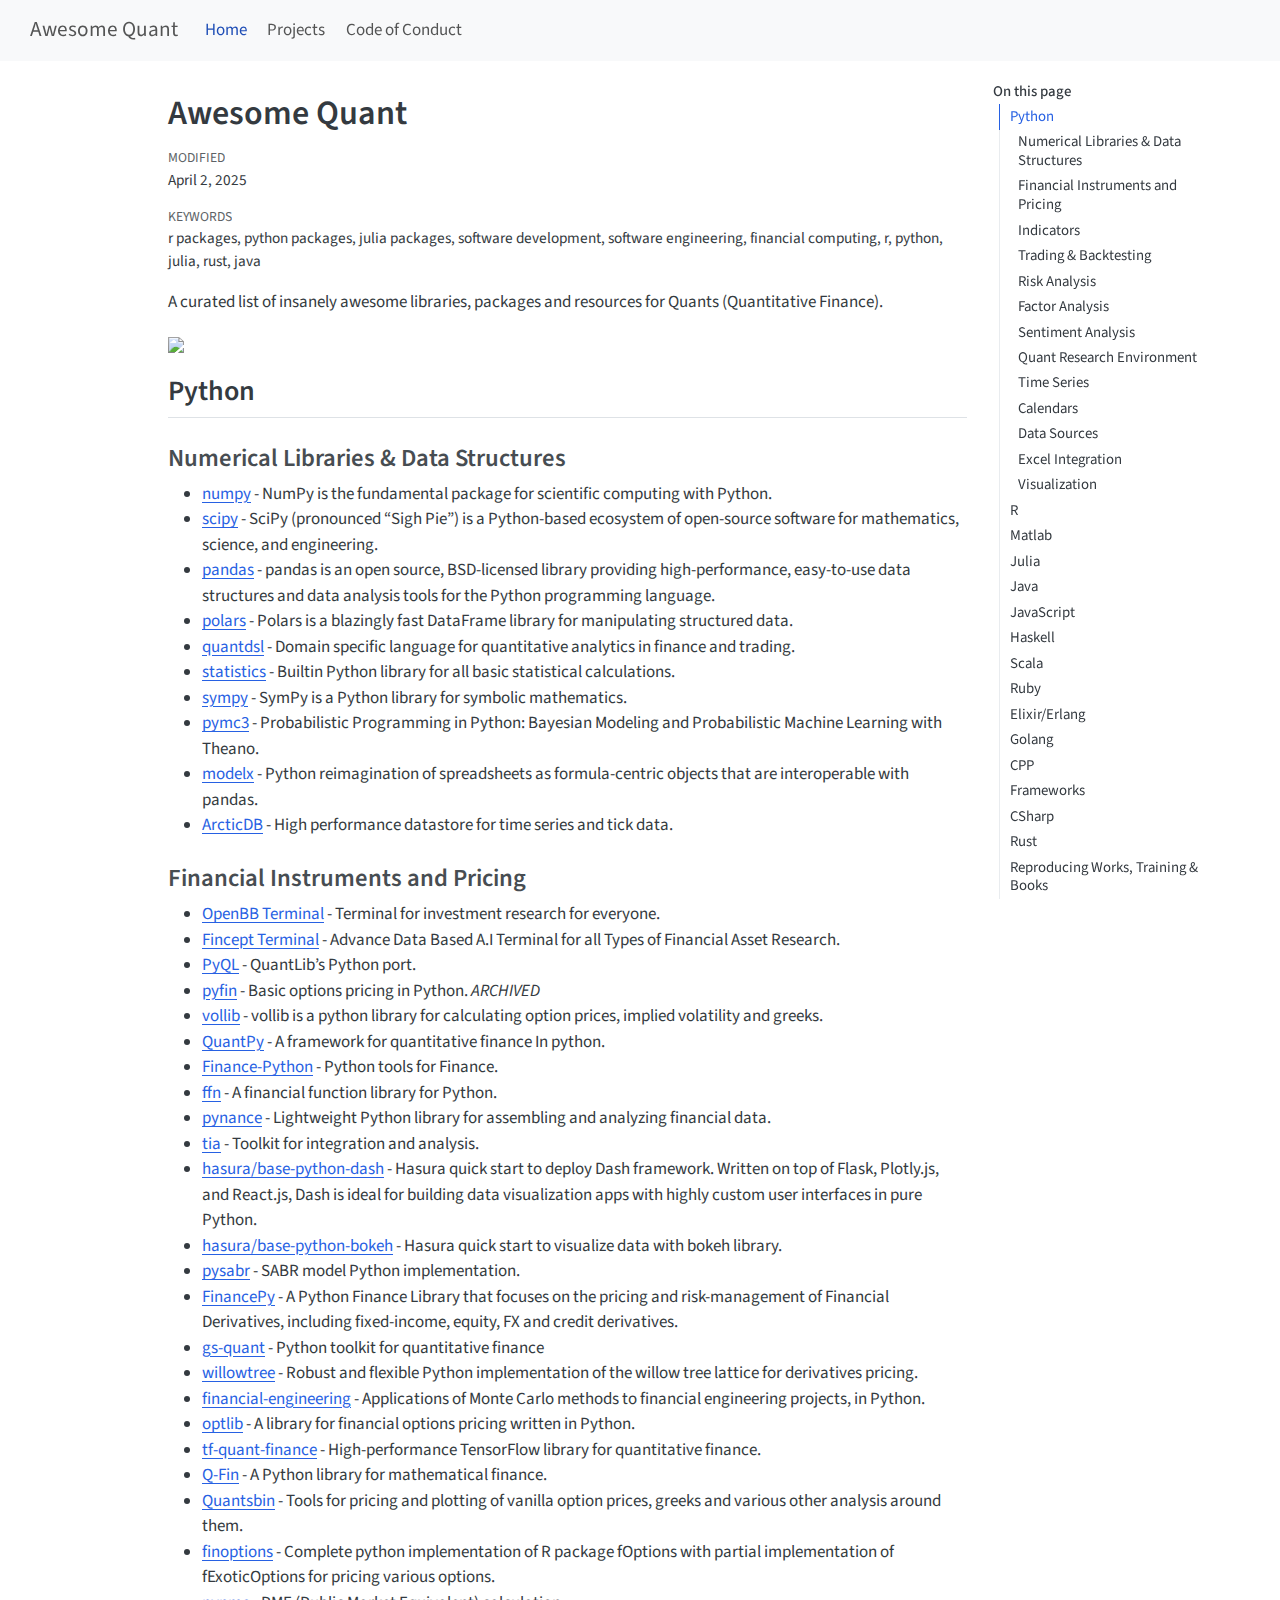
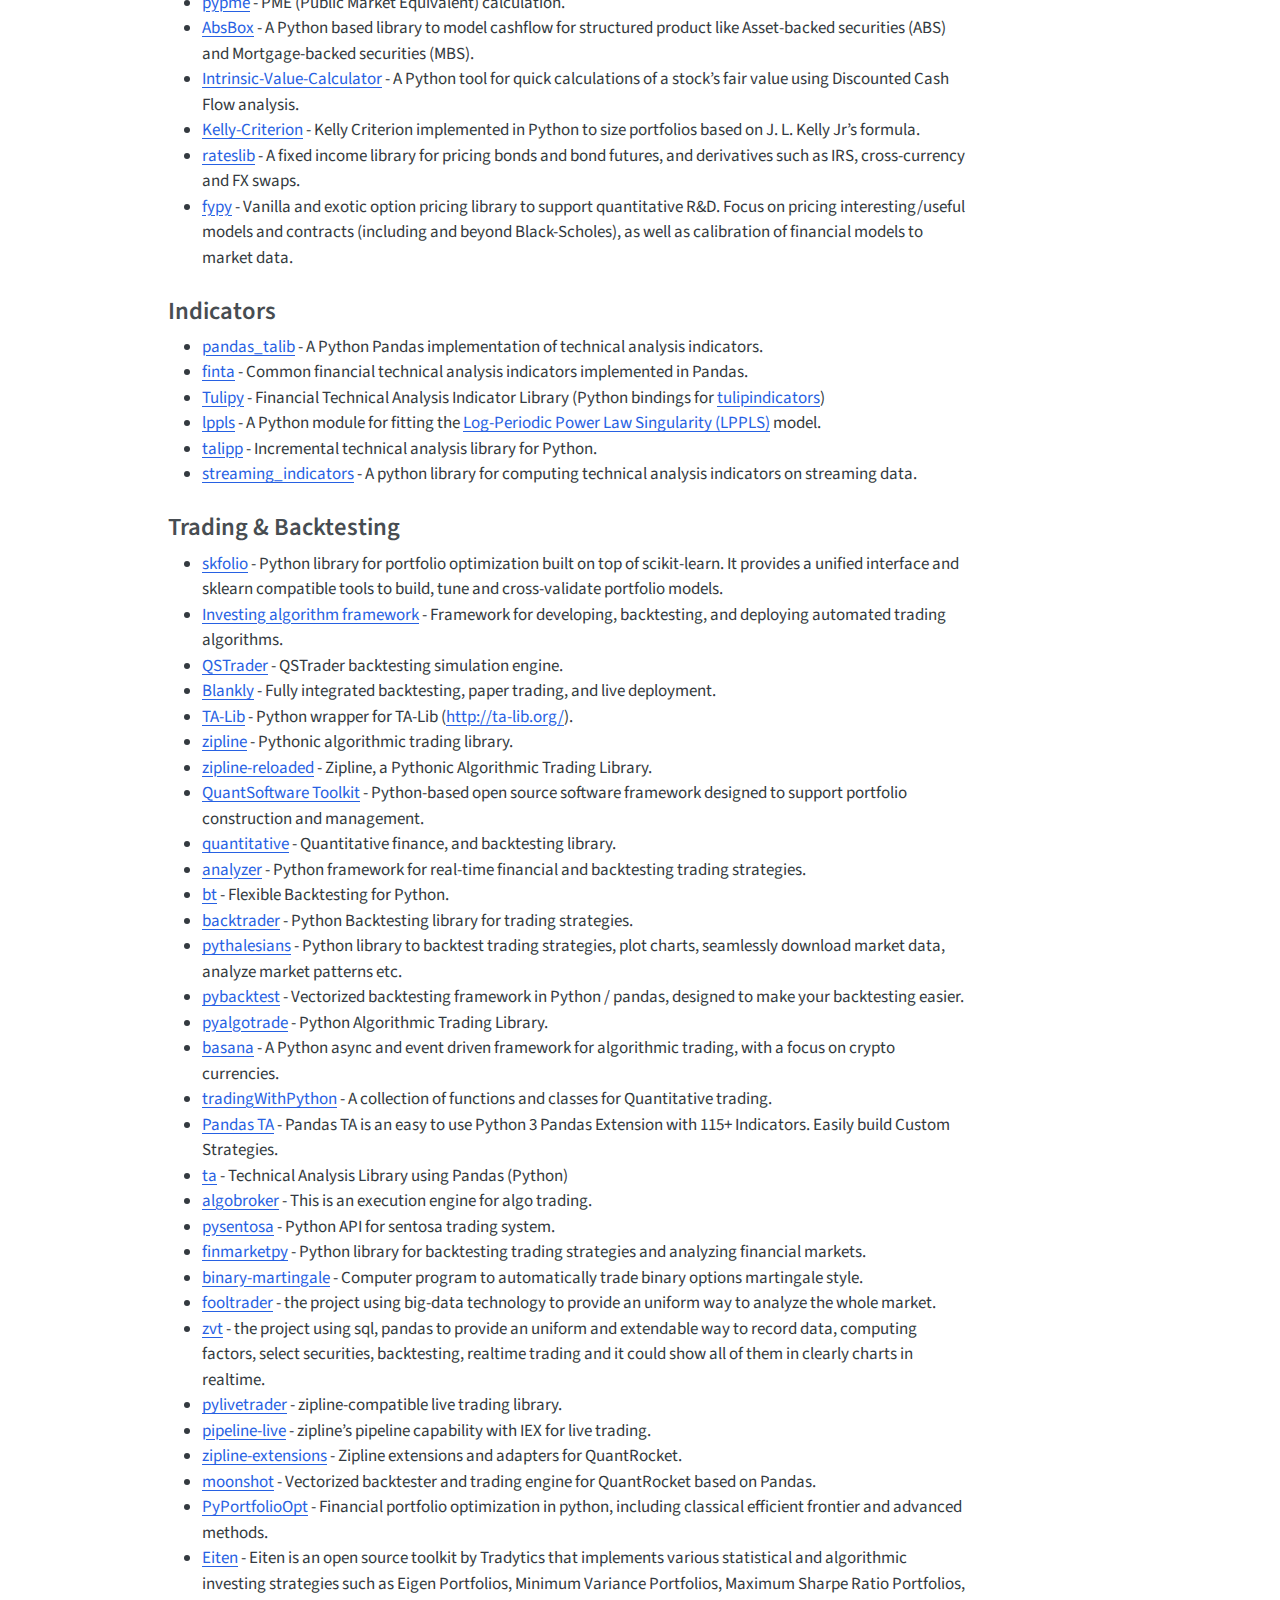
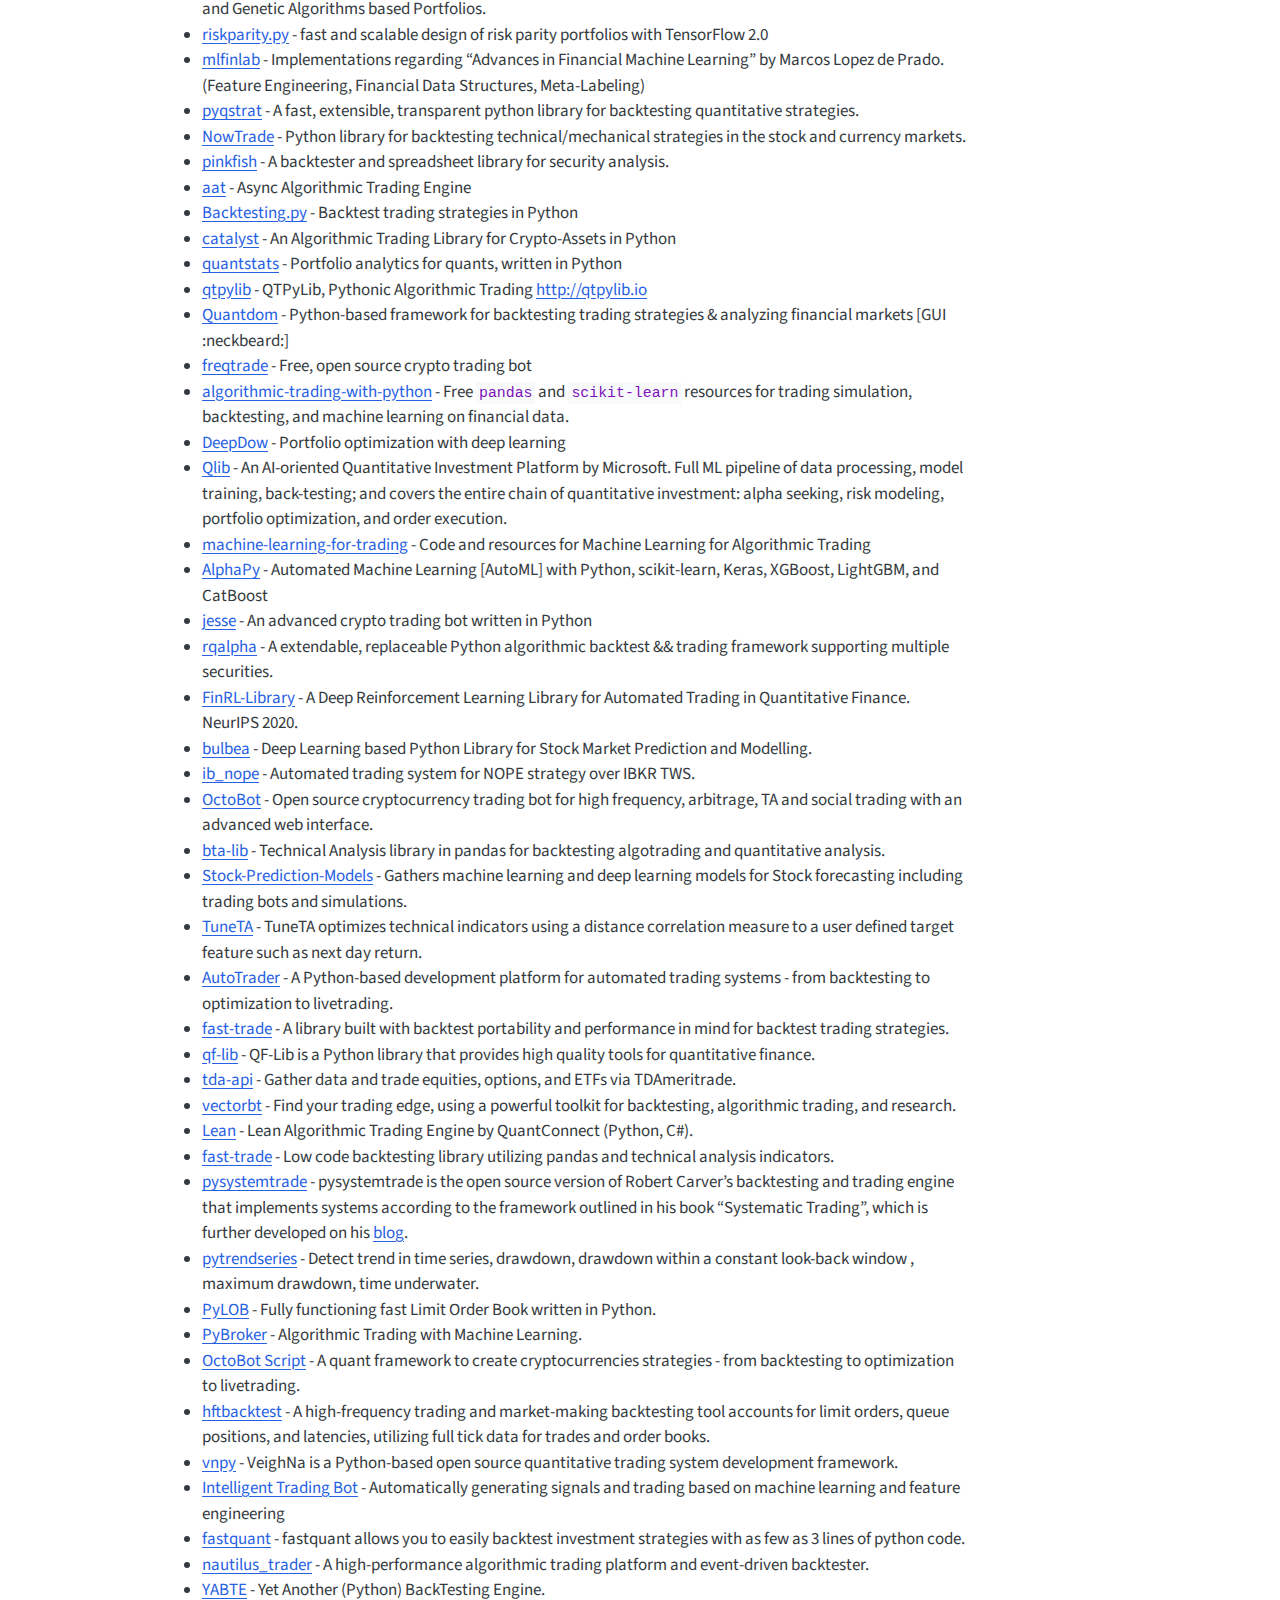
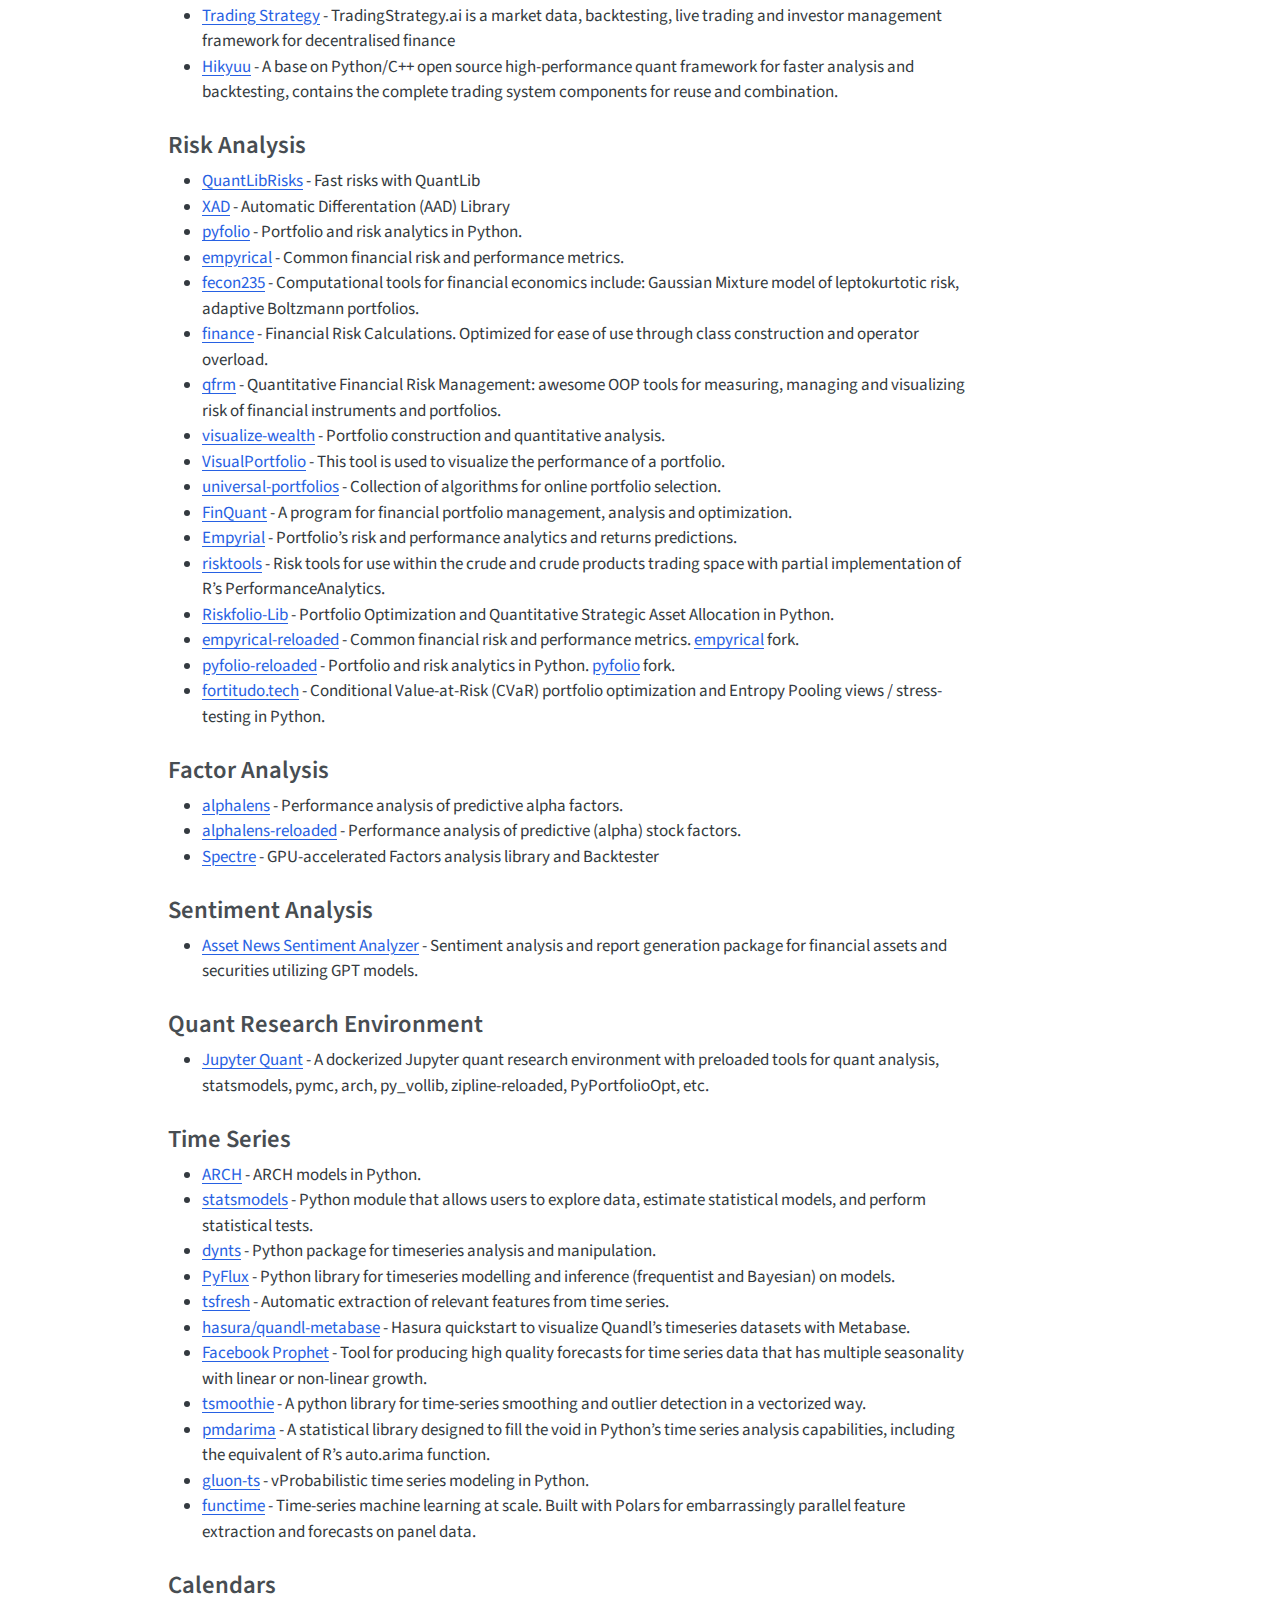
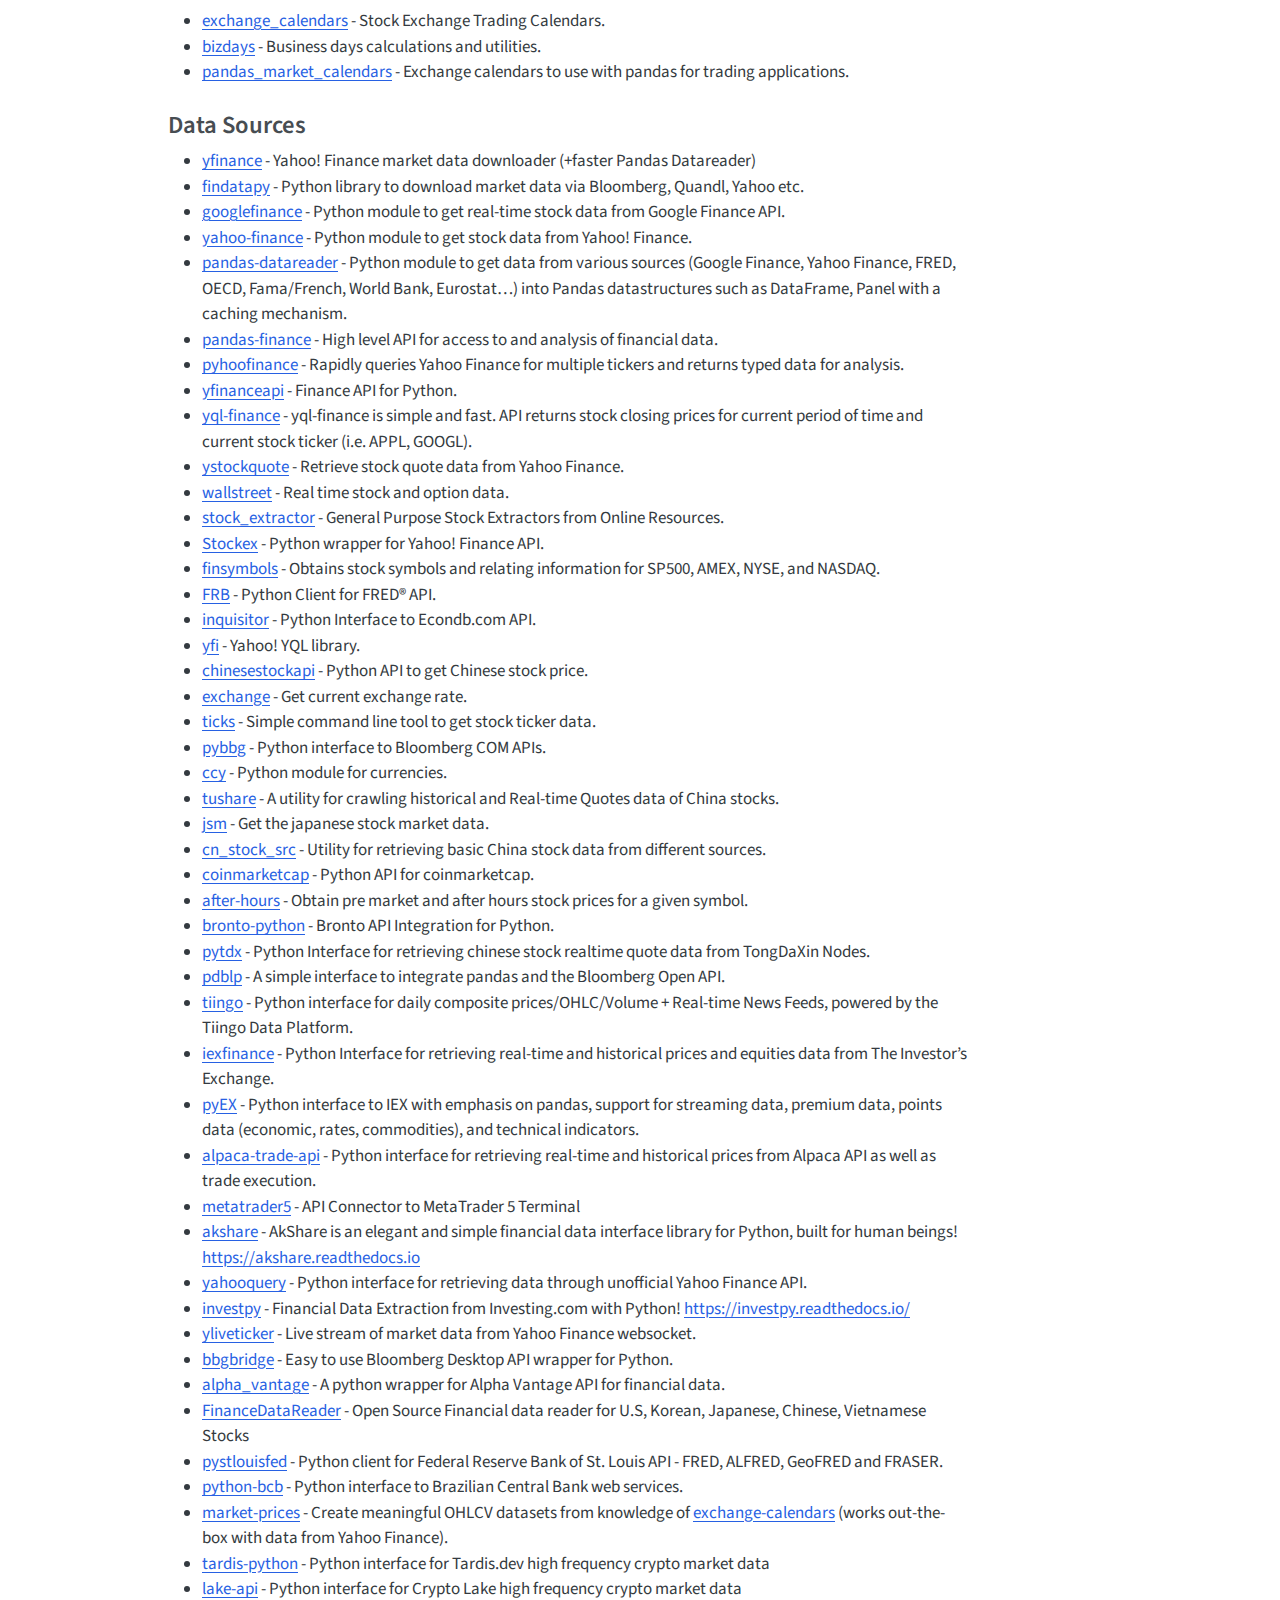
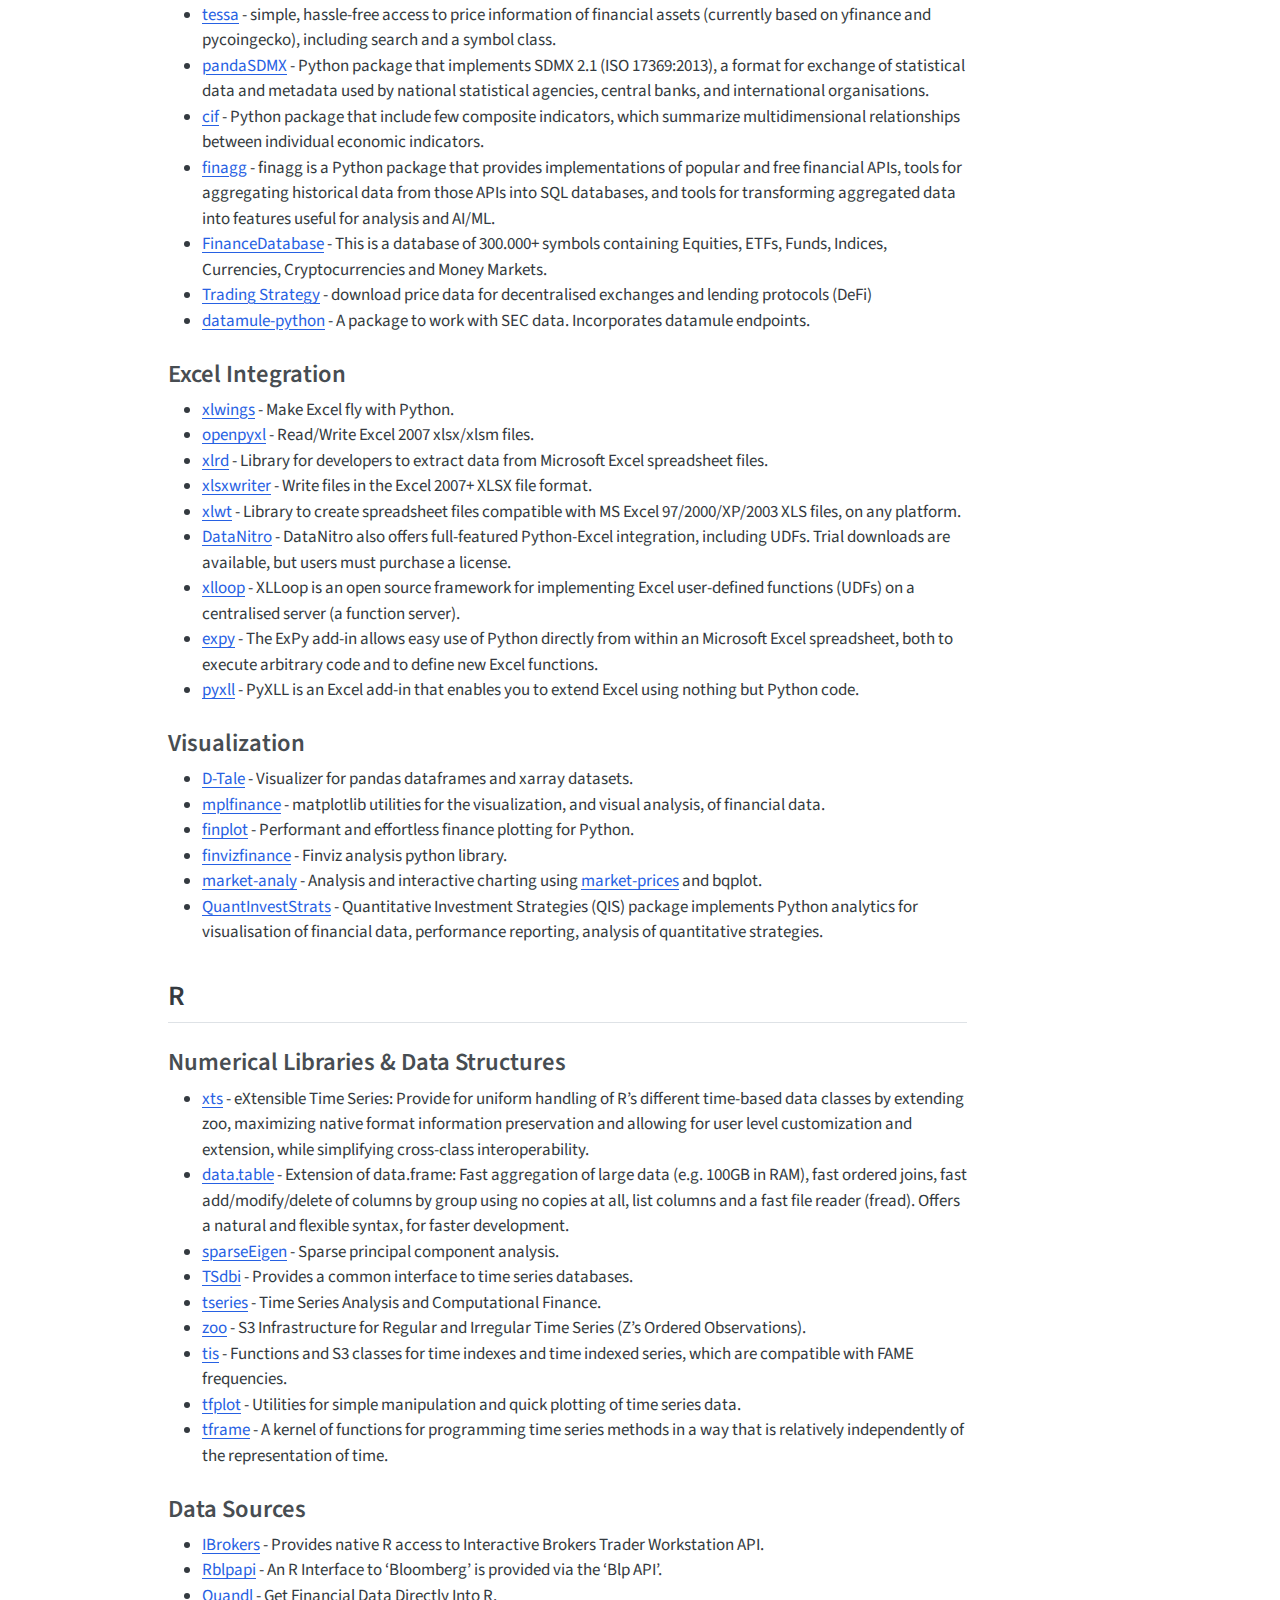
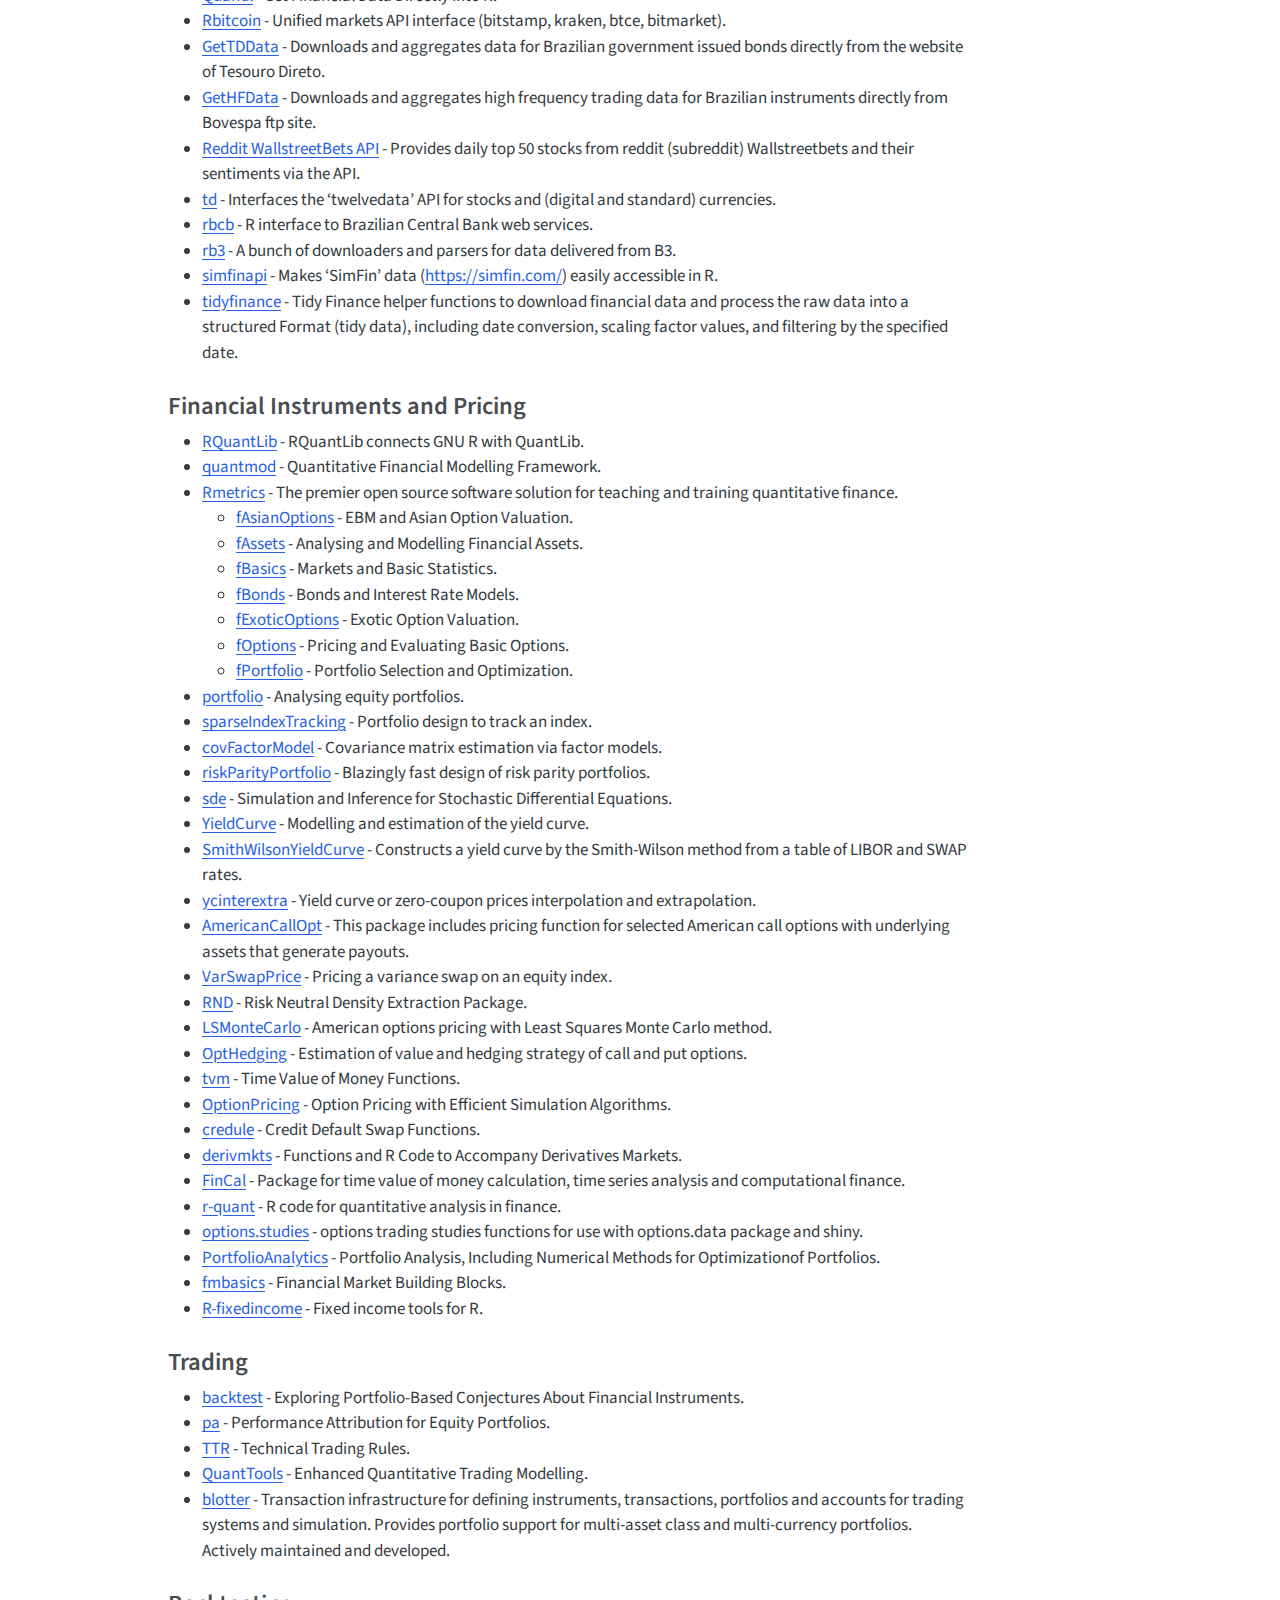
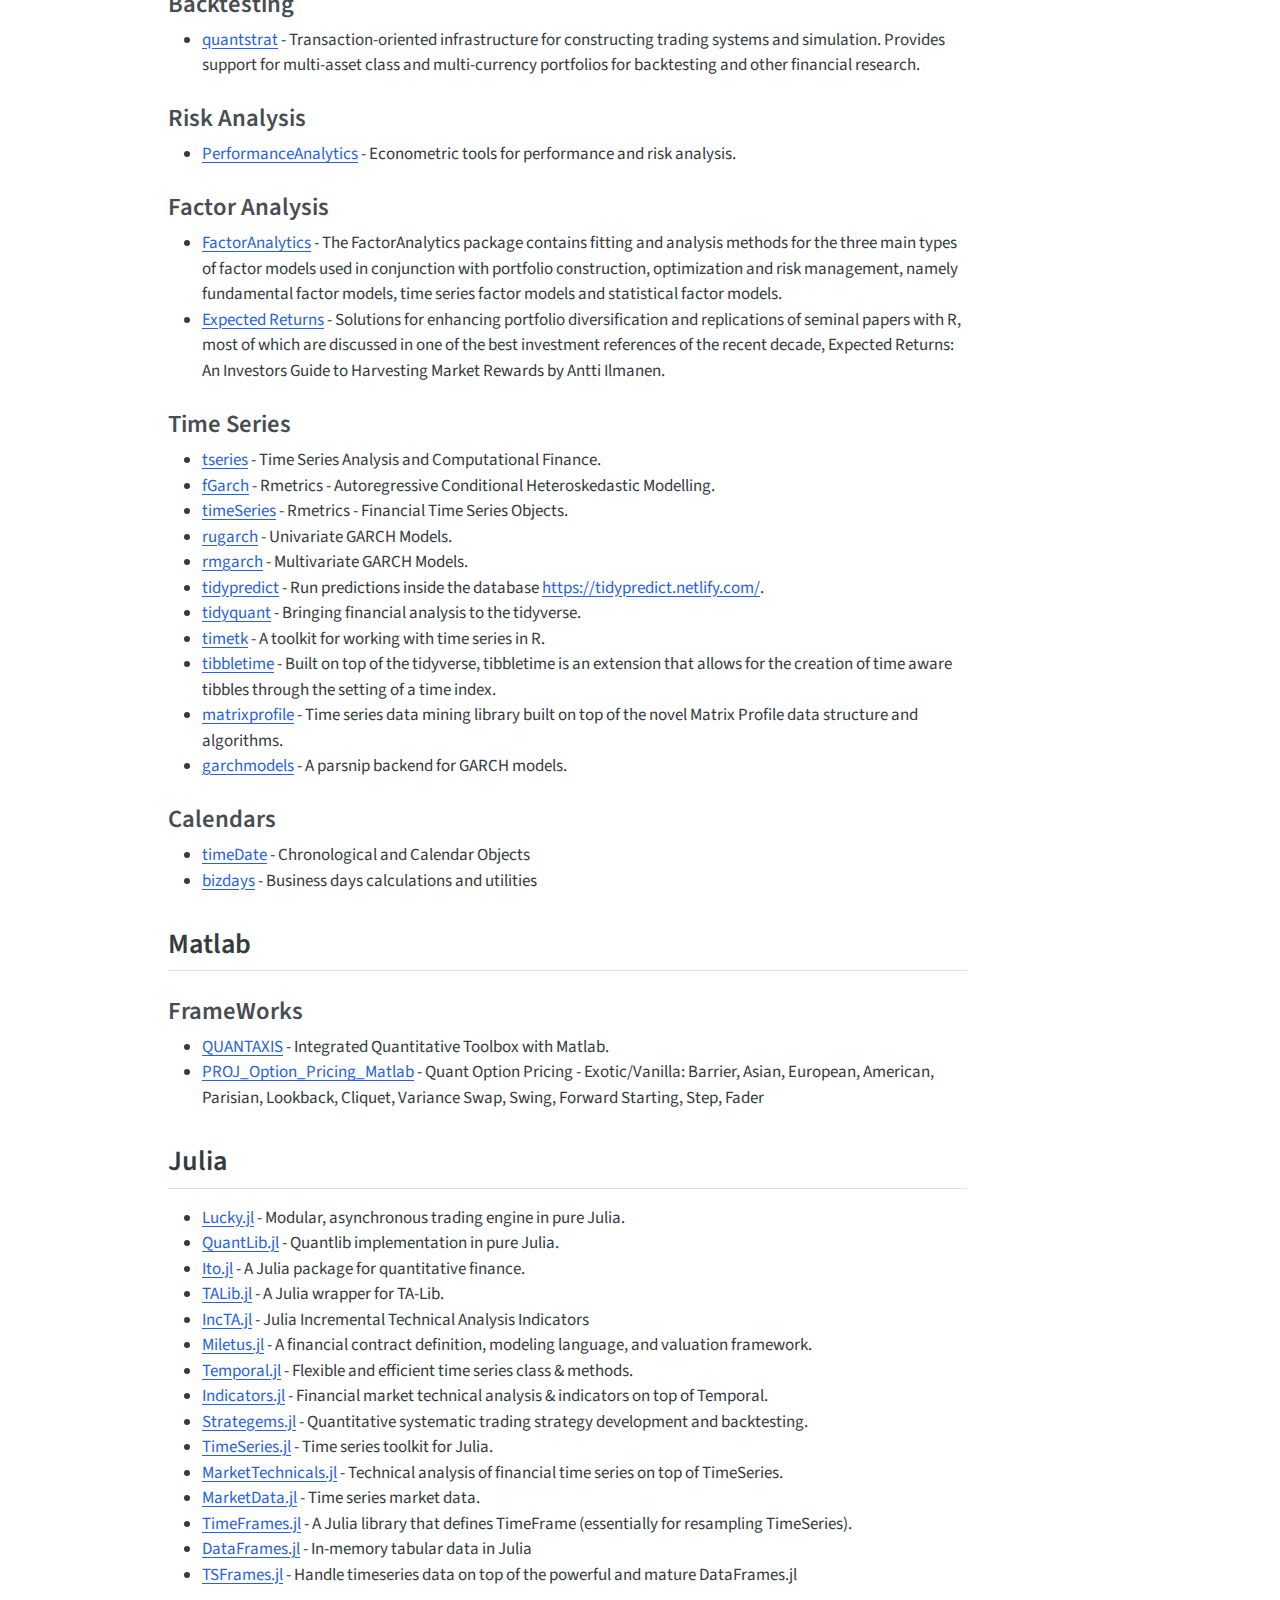
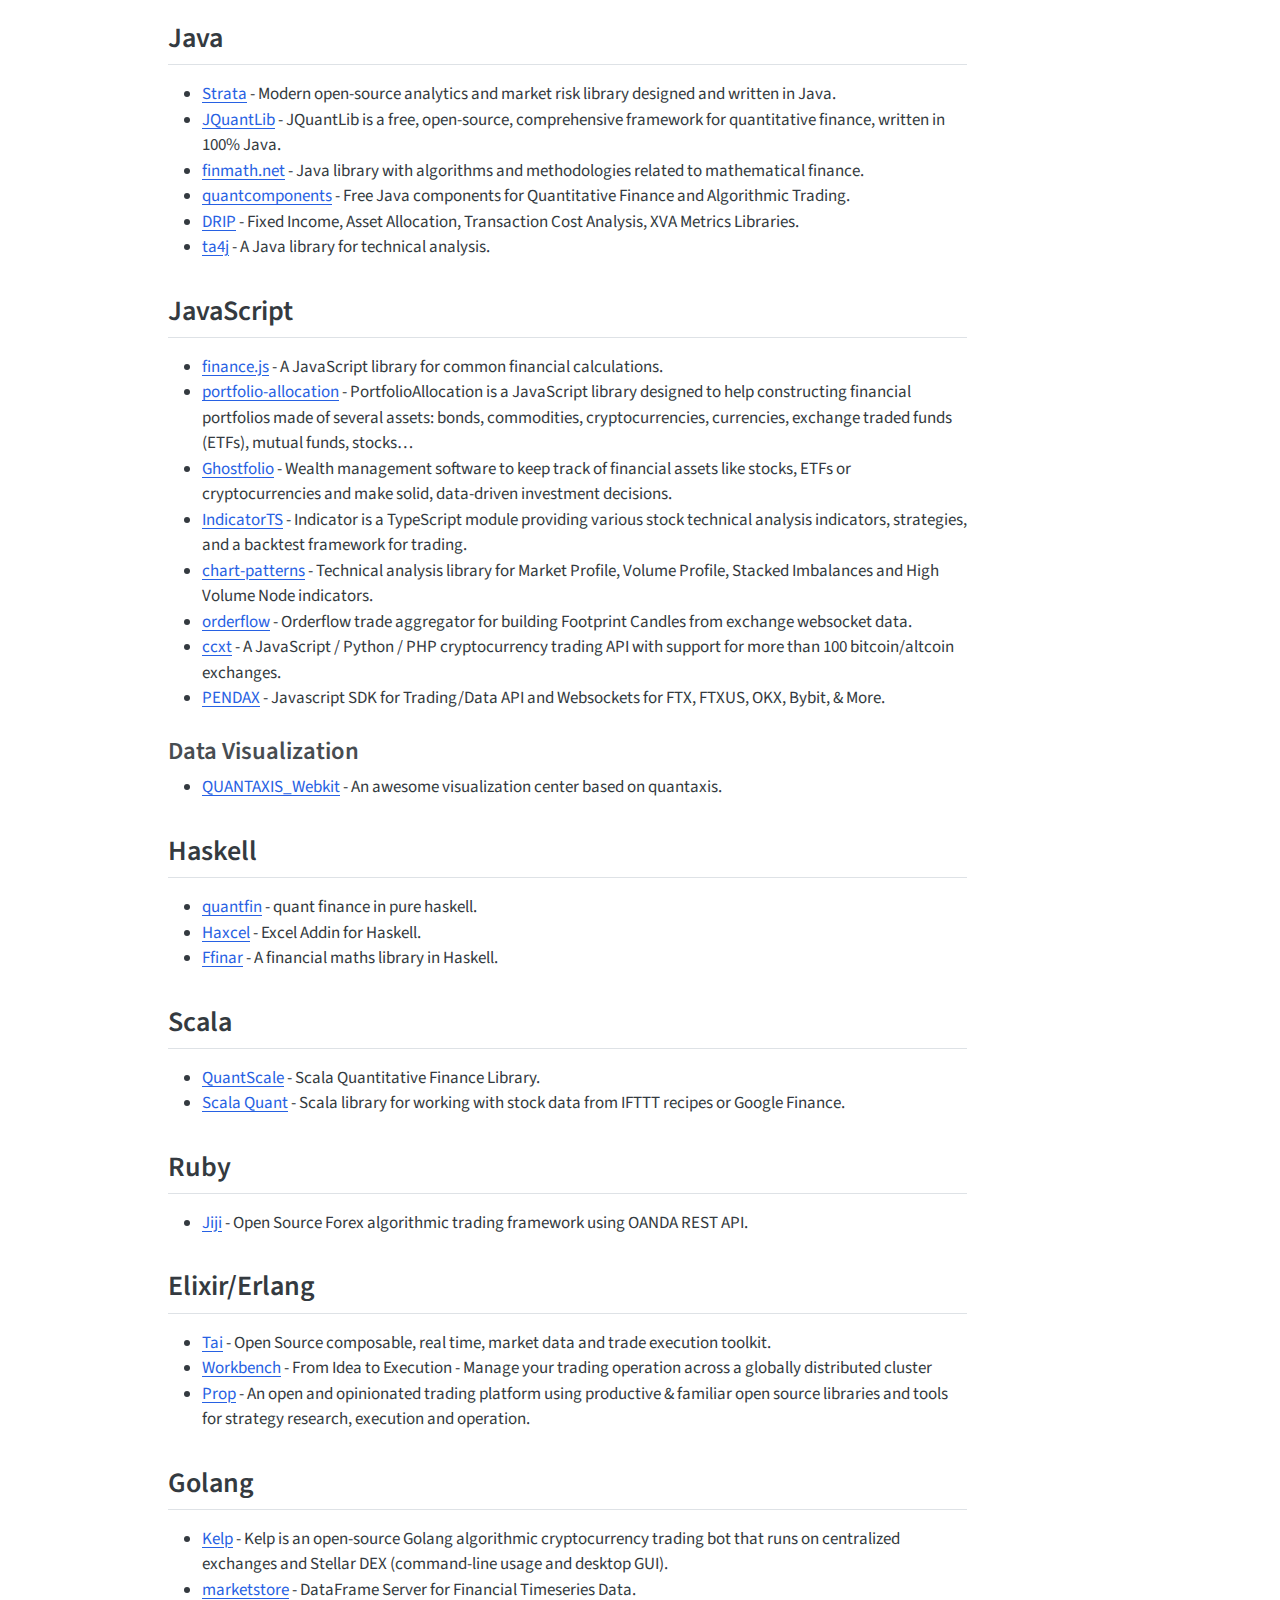
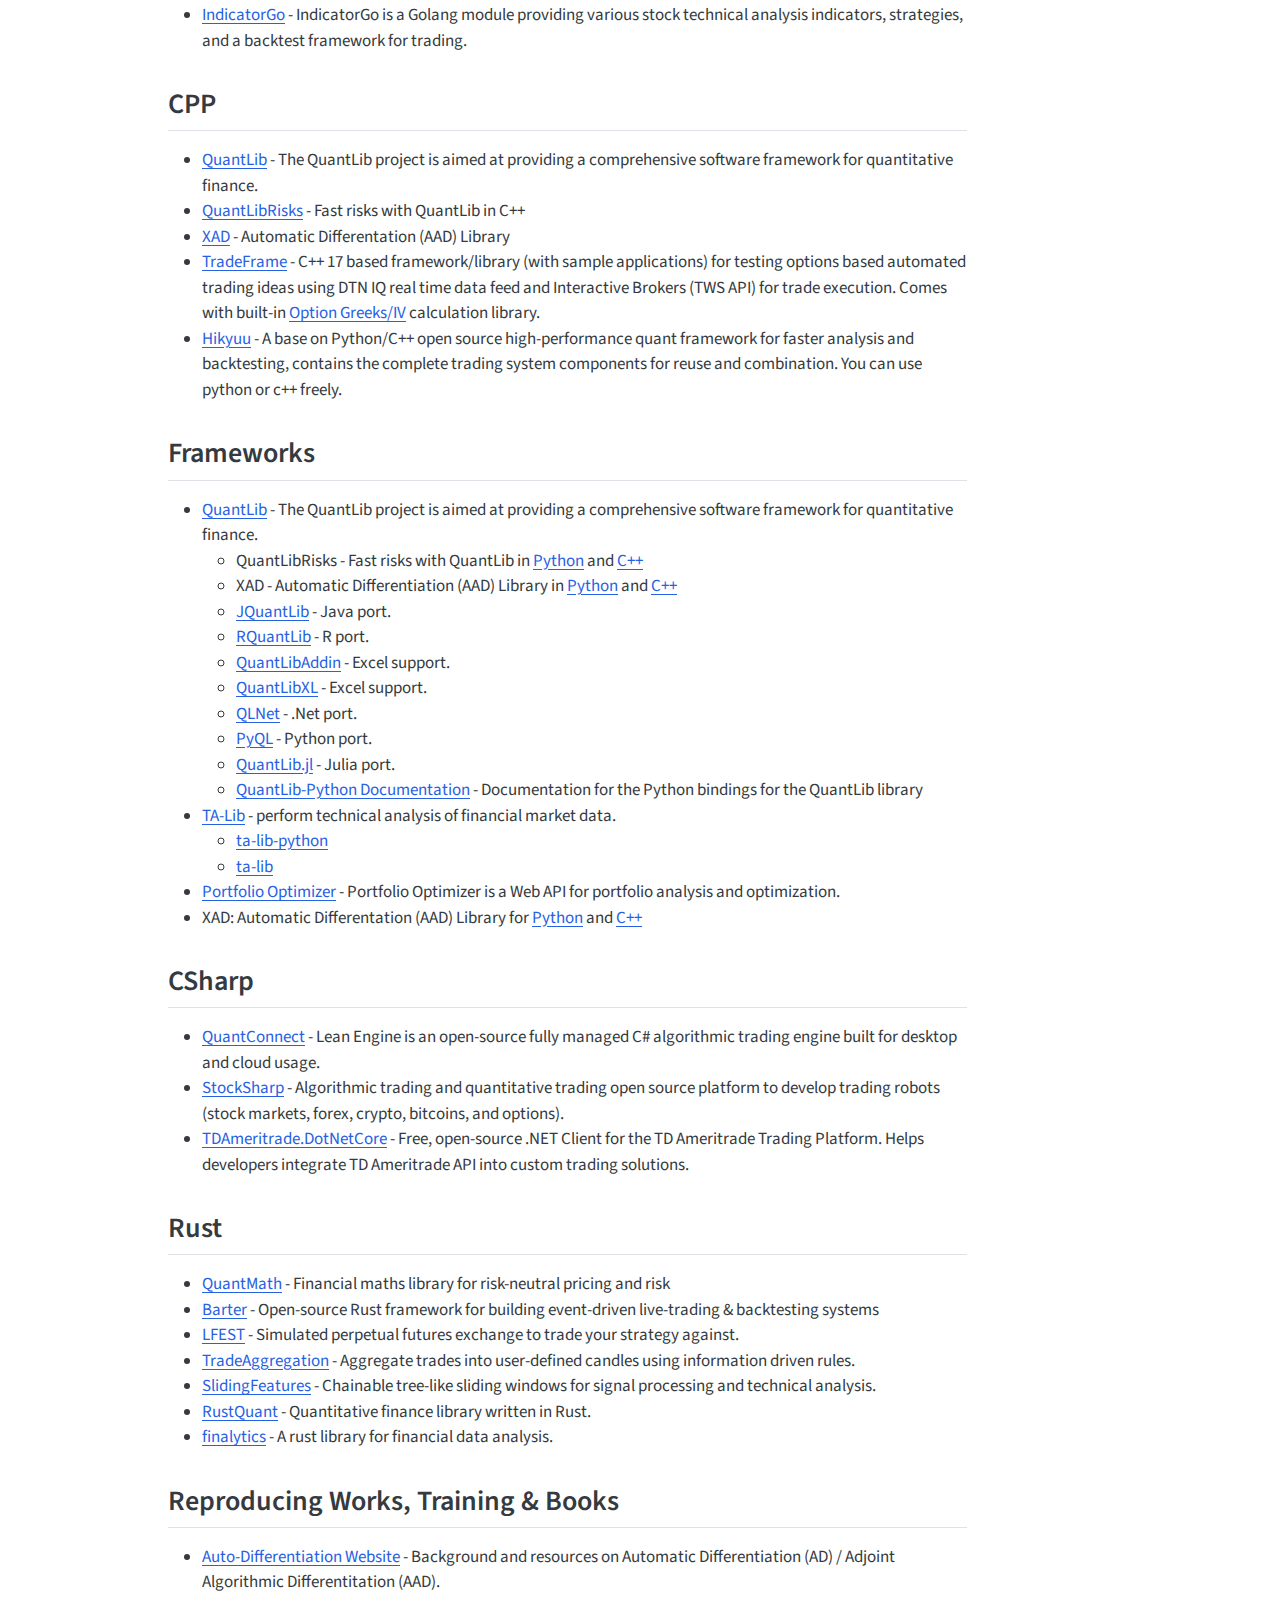
==== commit 9a968ddb: "deploy: 67b24bb78304c721ed42ea9e26a64326c5140185" ====
--- a/index.html
+++ b/index.html
@@ -186,7 +186,7 @@
     <div>
     <div class="quarto-title-meta-heading">Modified</div>
     <div class="quarto-title-meta-contents">
-      <p class="date-modified">April 1, 2025</p>
+      <p class="date-modified">April 2, 2025</p>
     </div>
   </div>
     
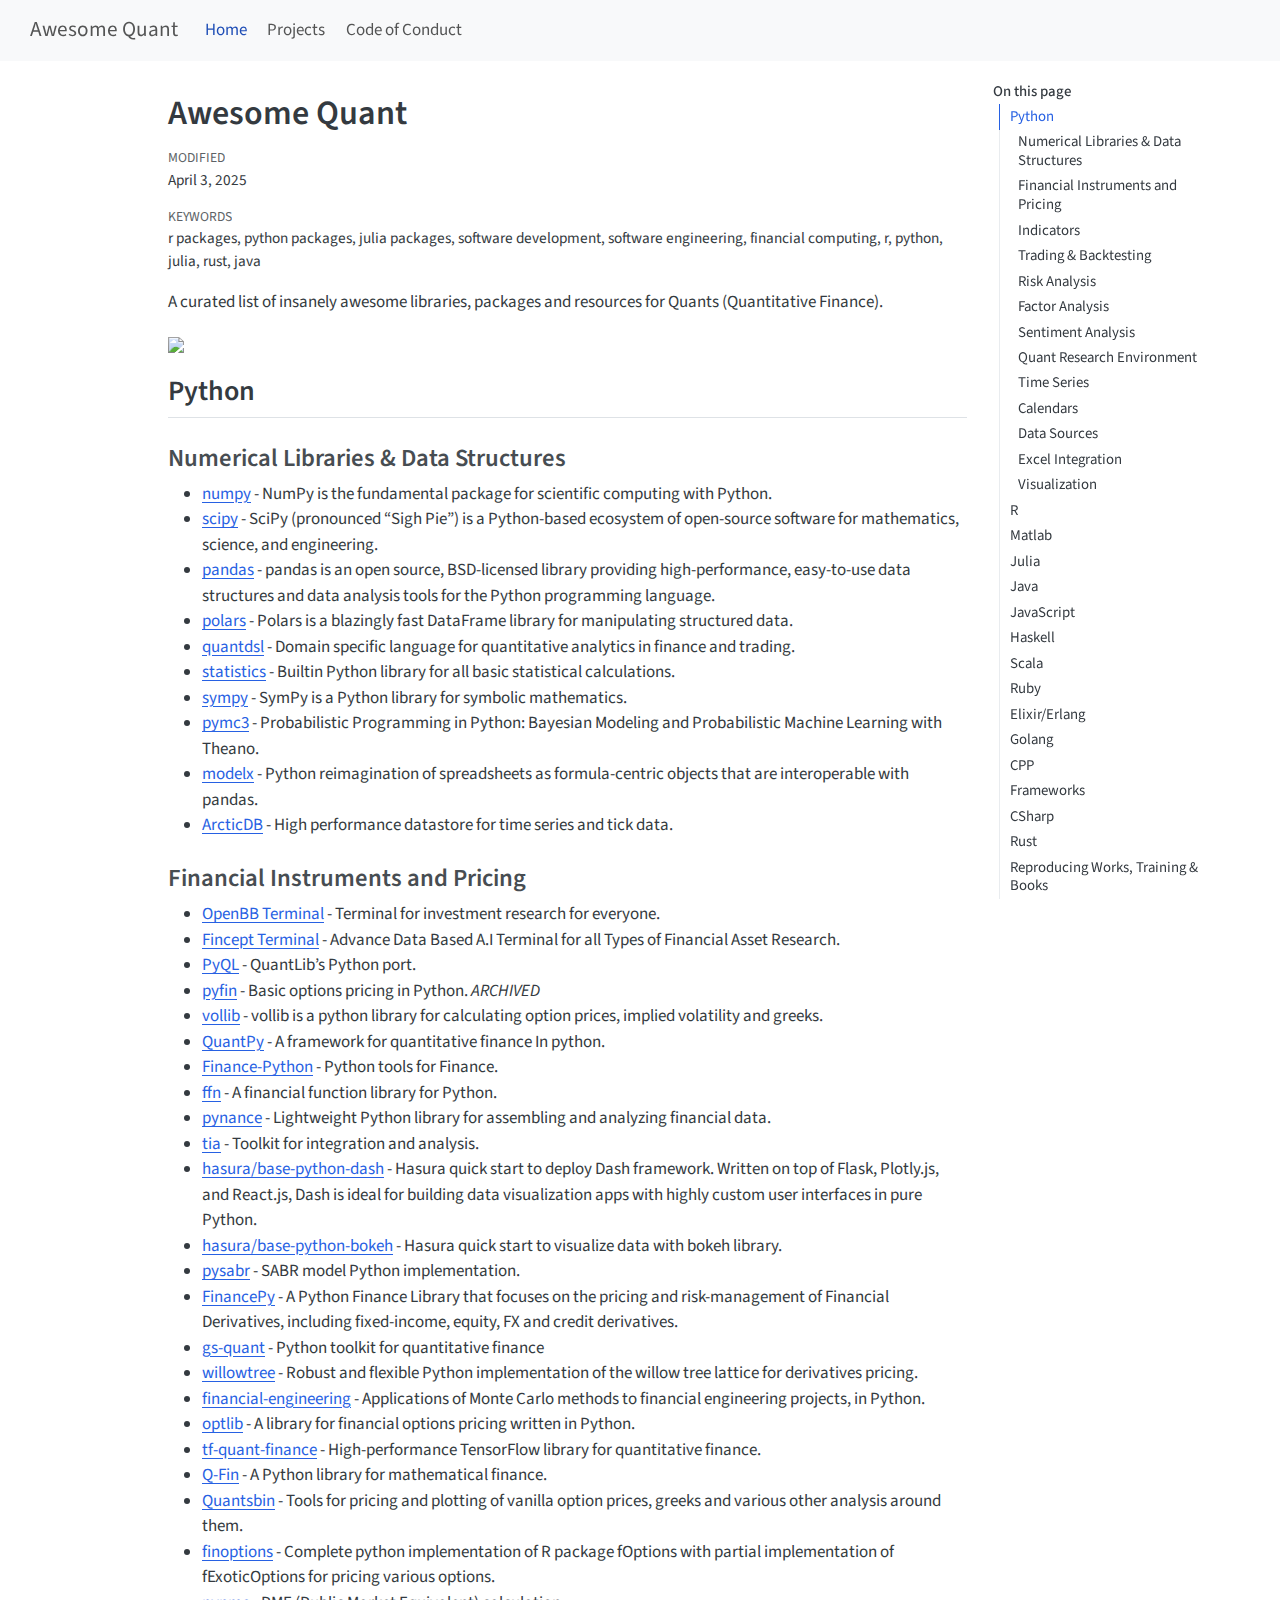
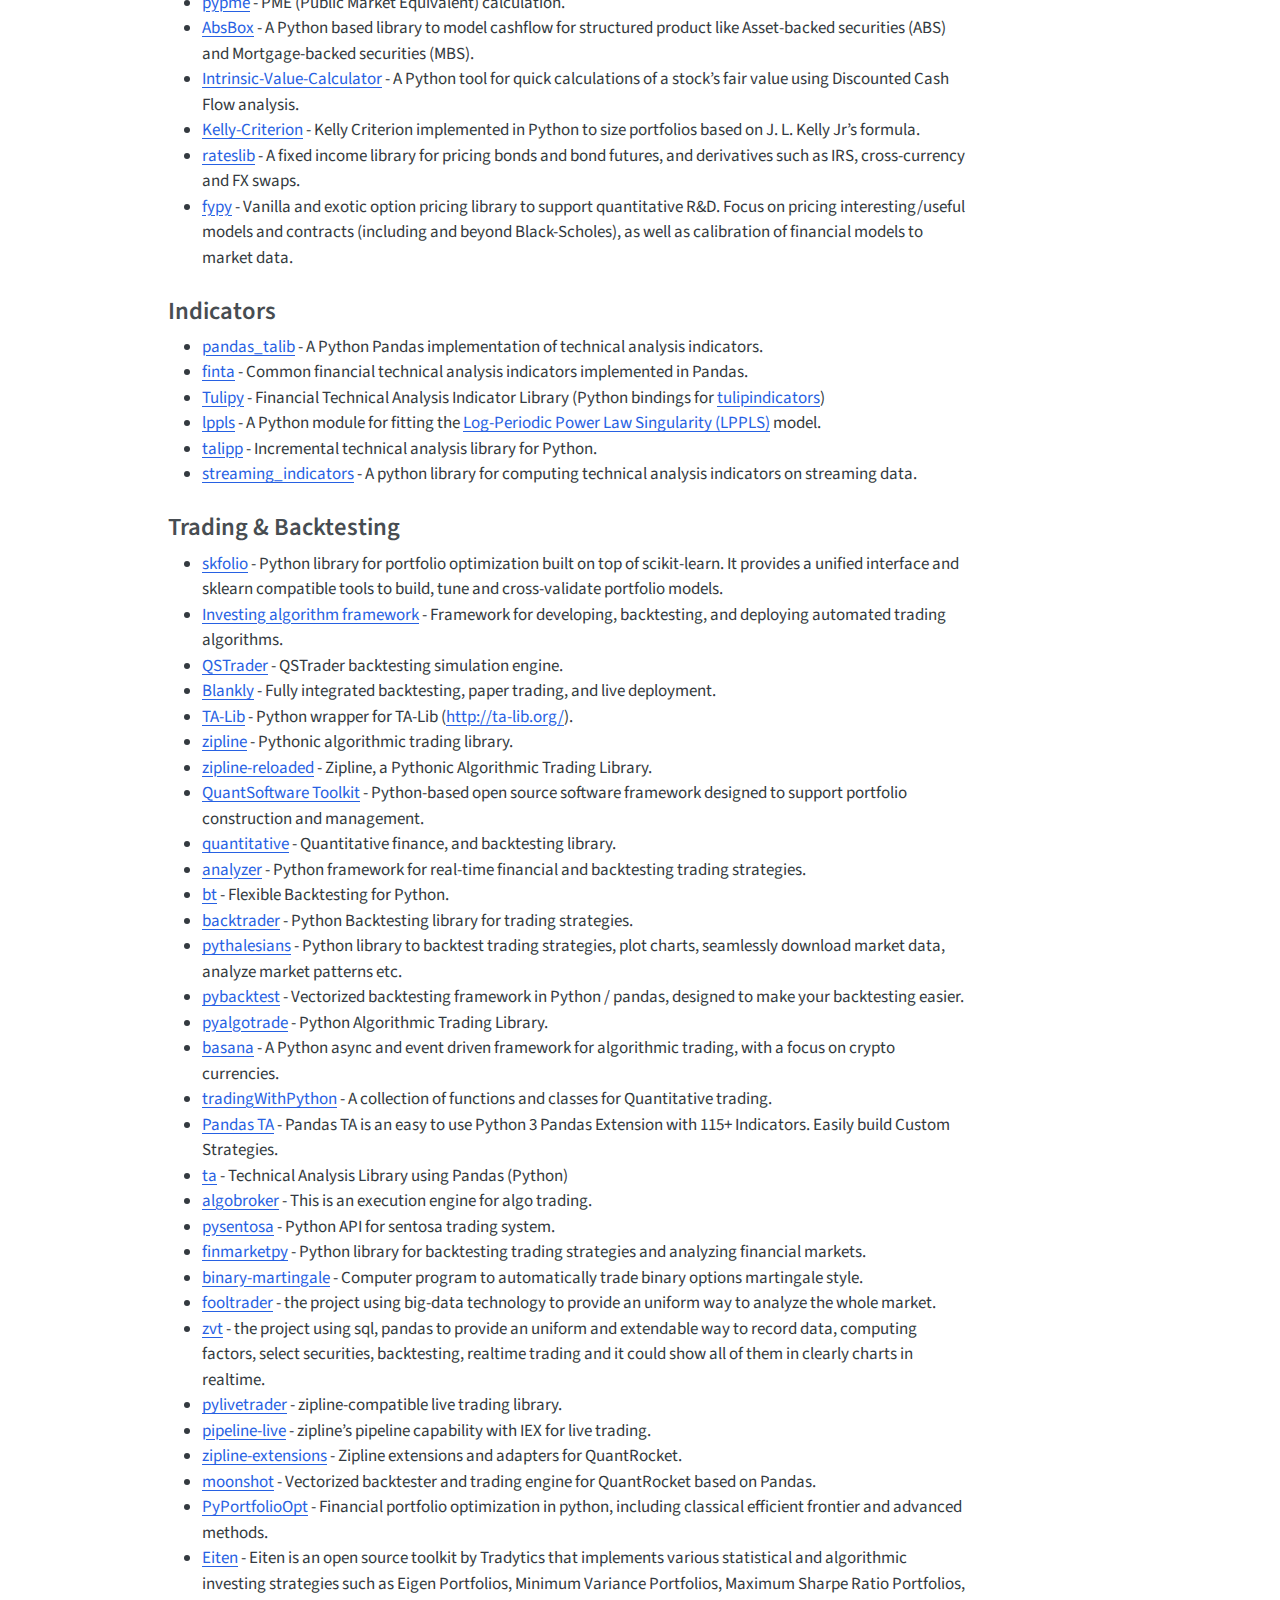
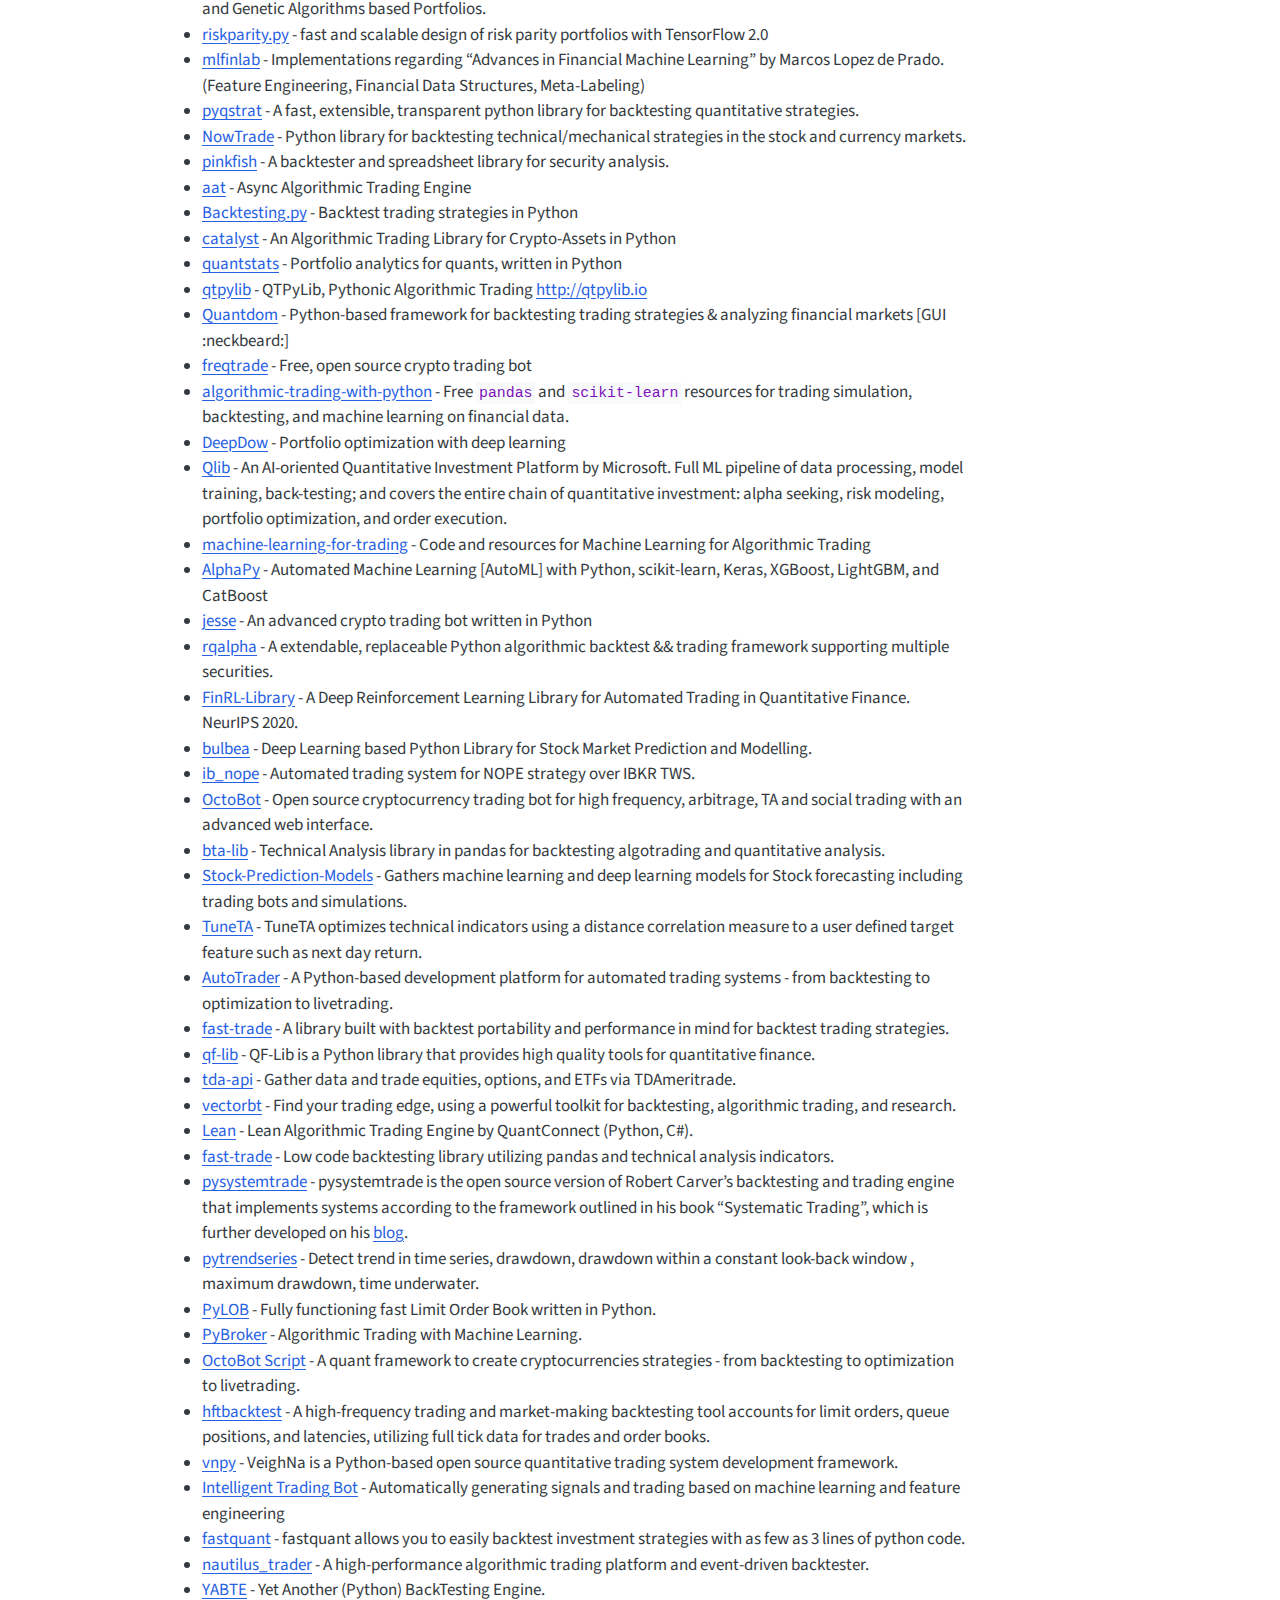
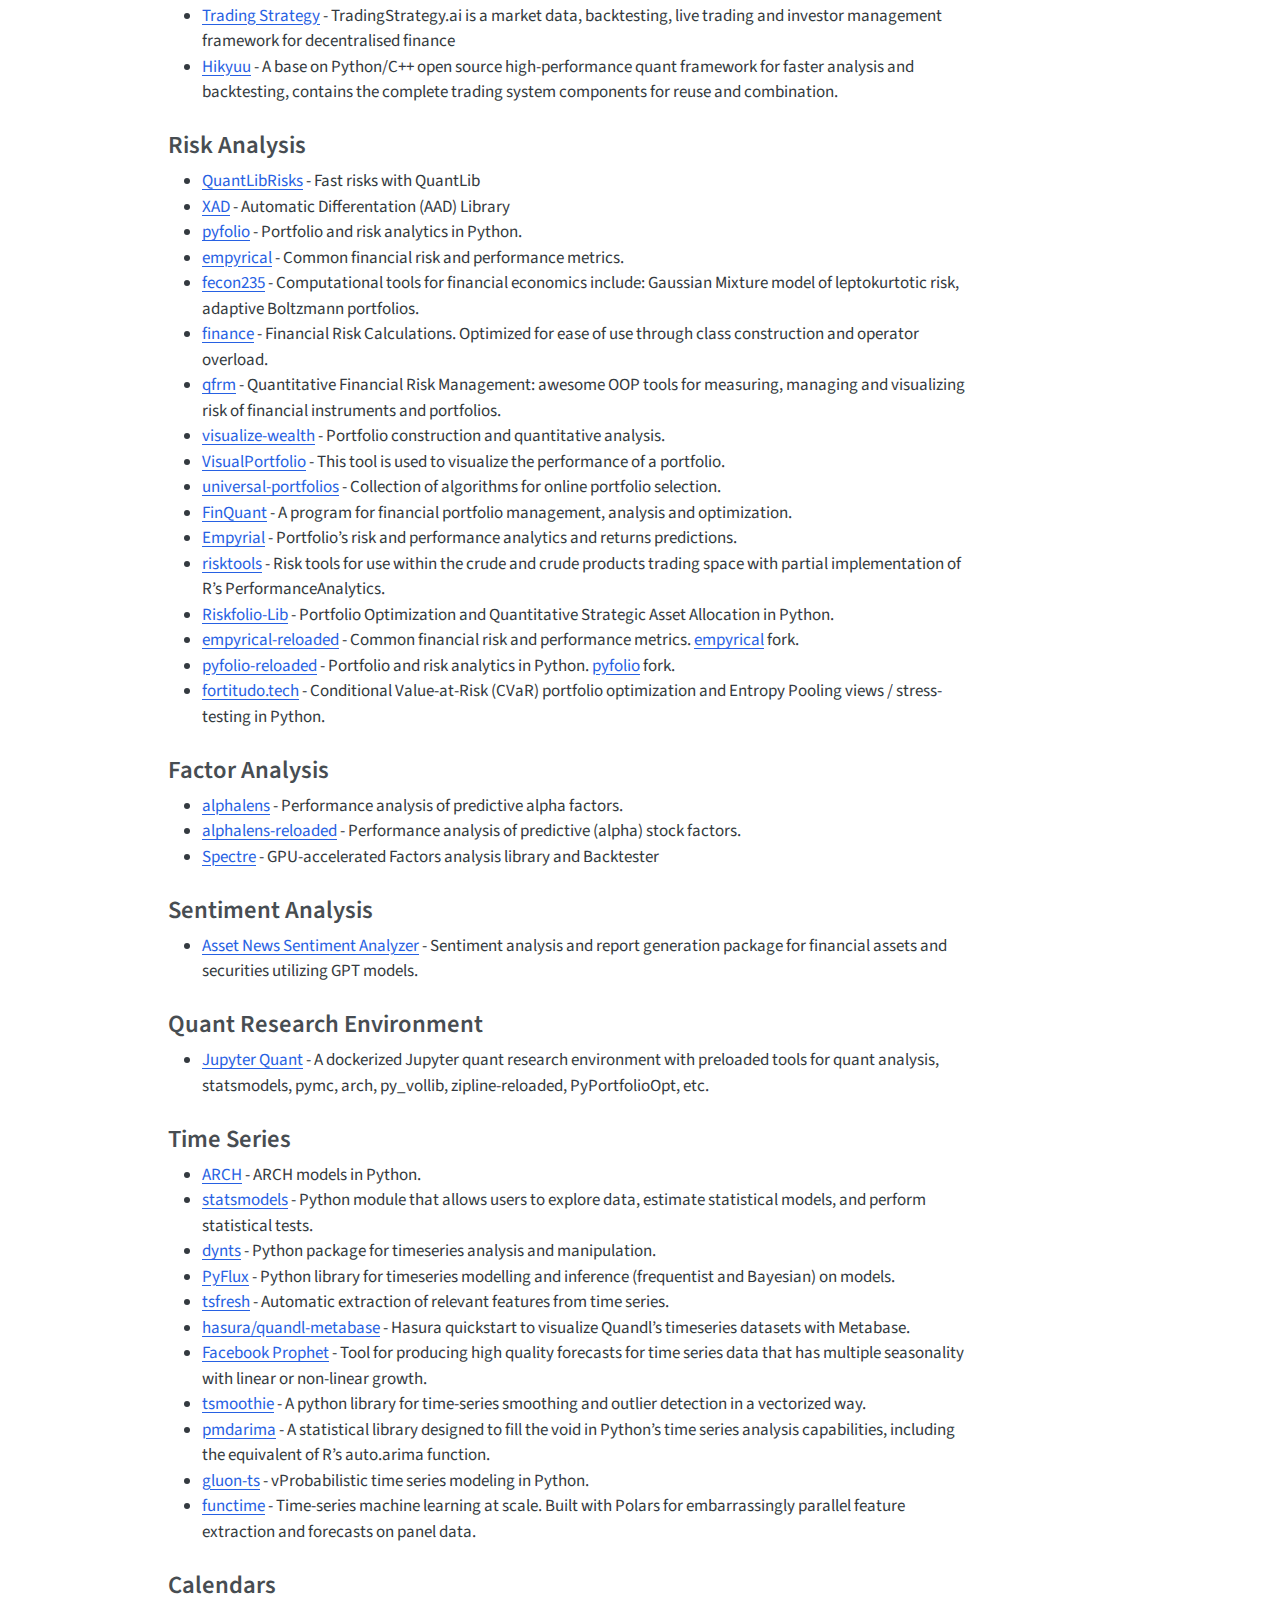
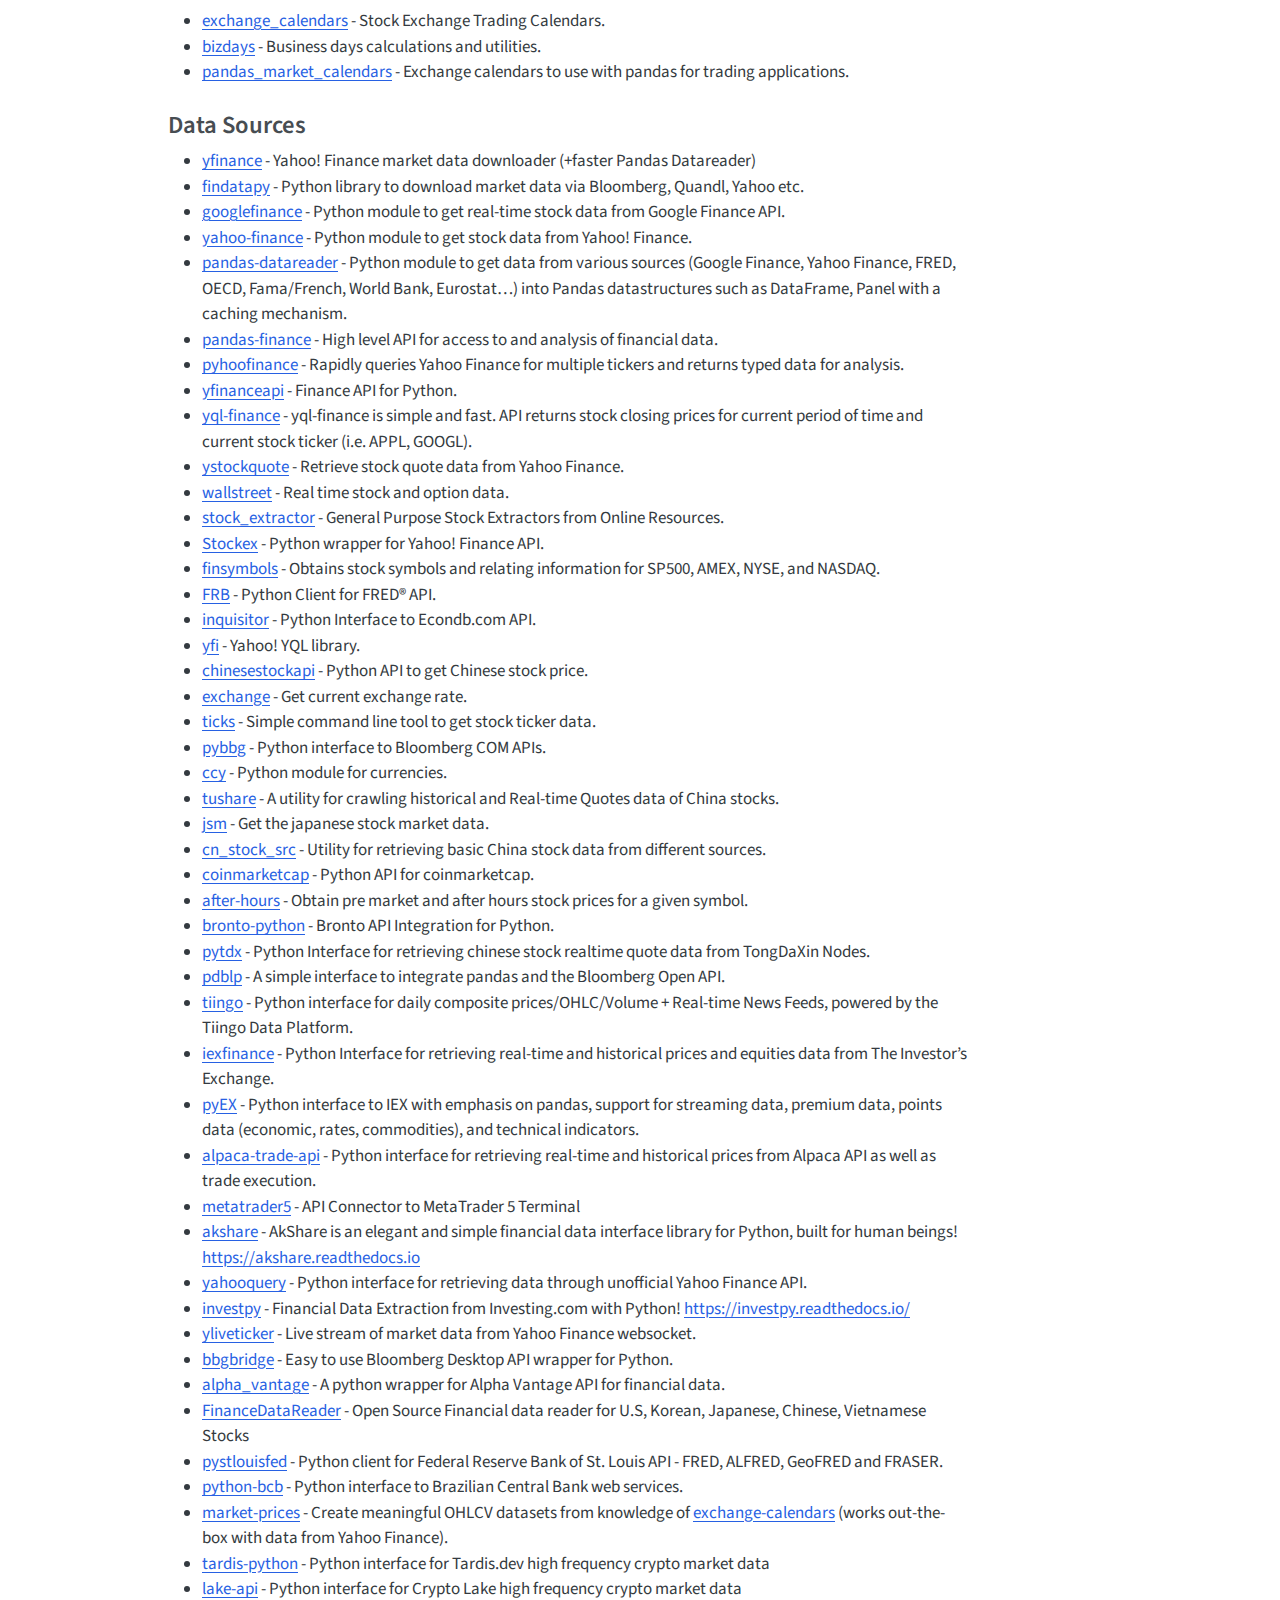
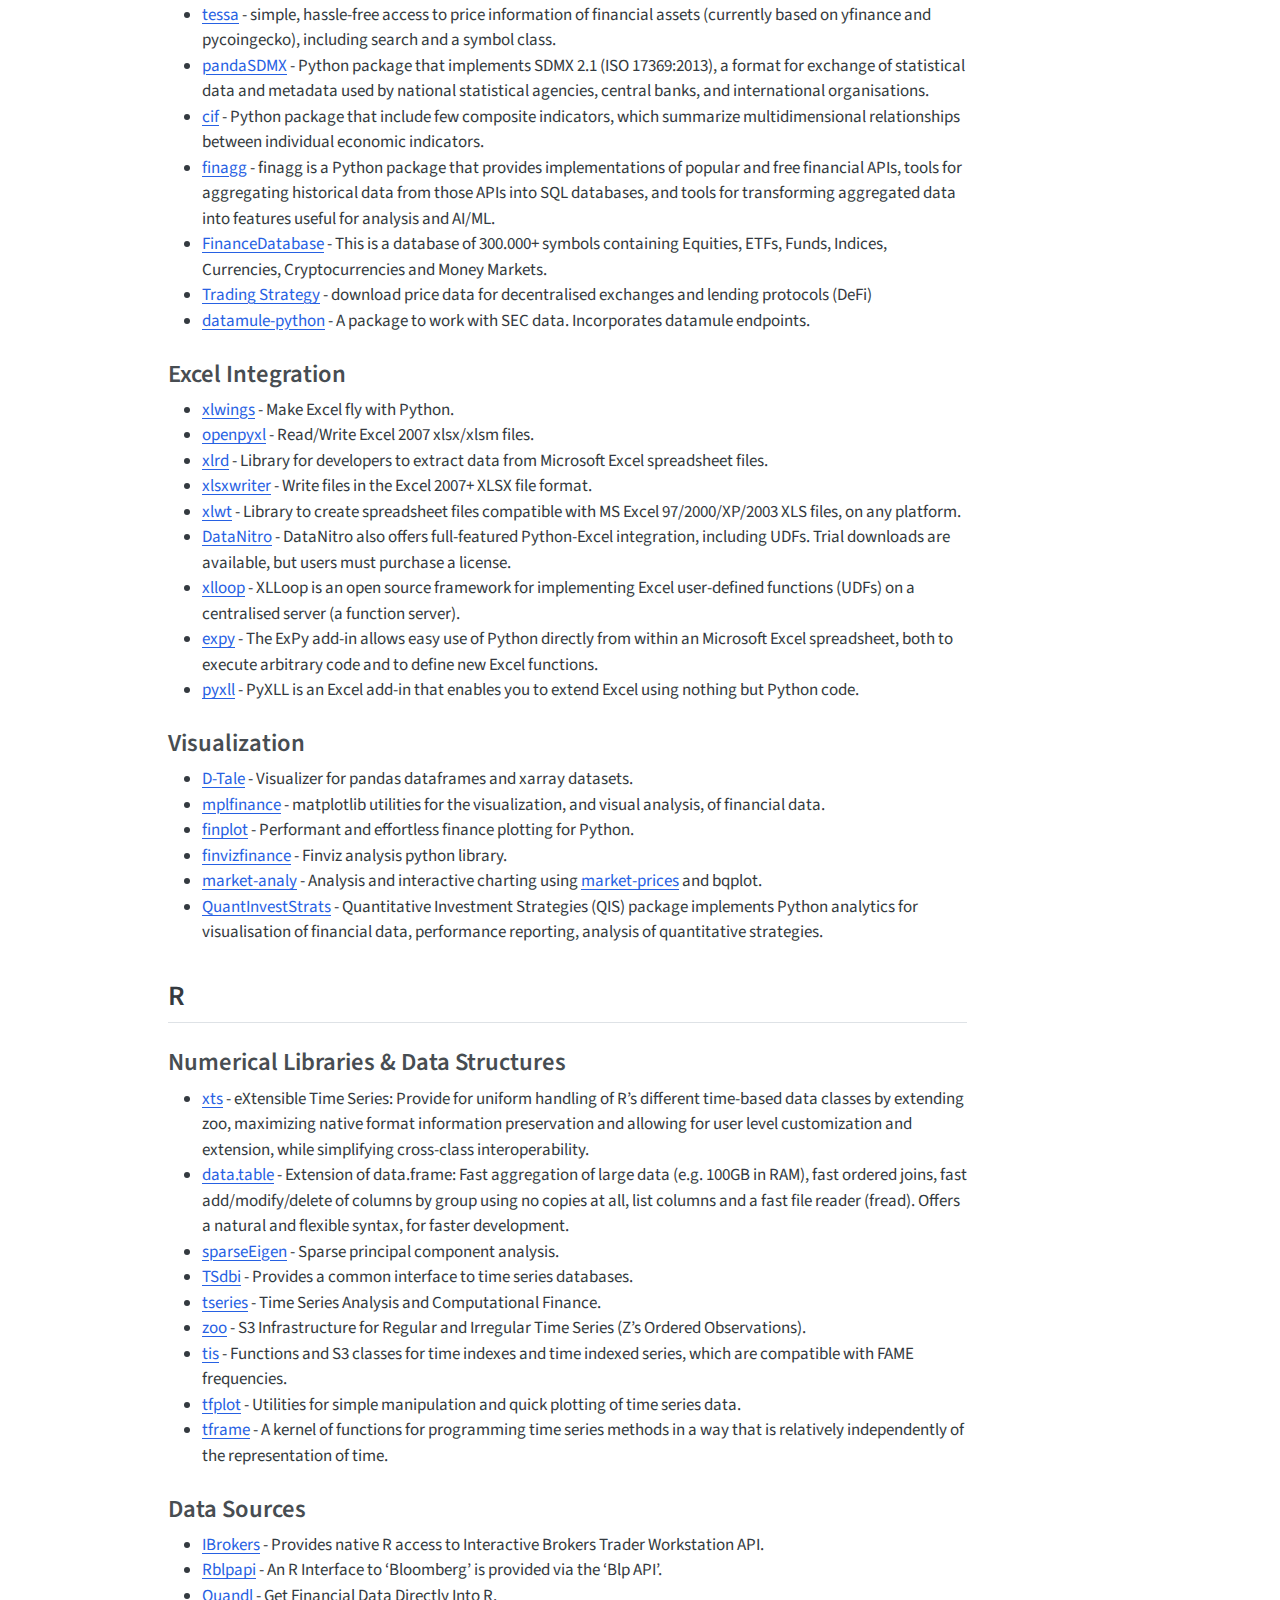
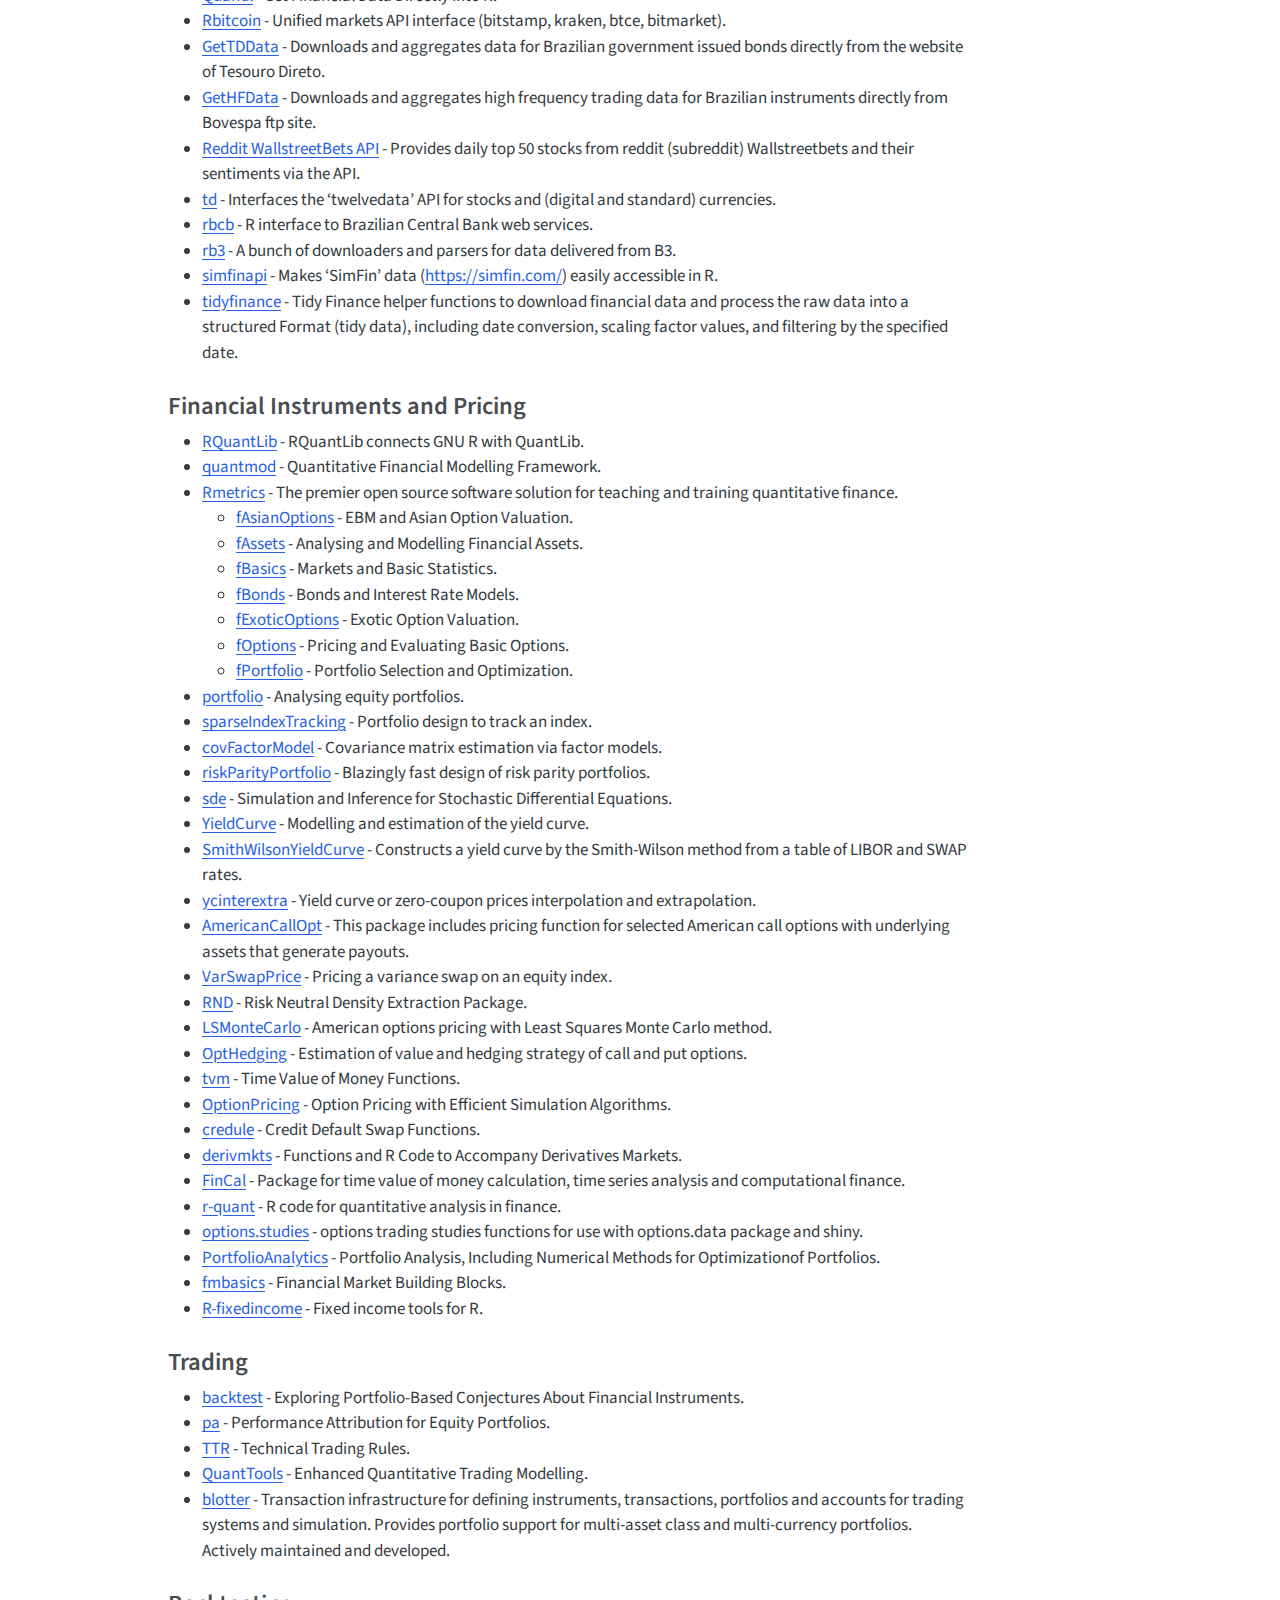
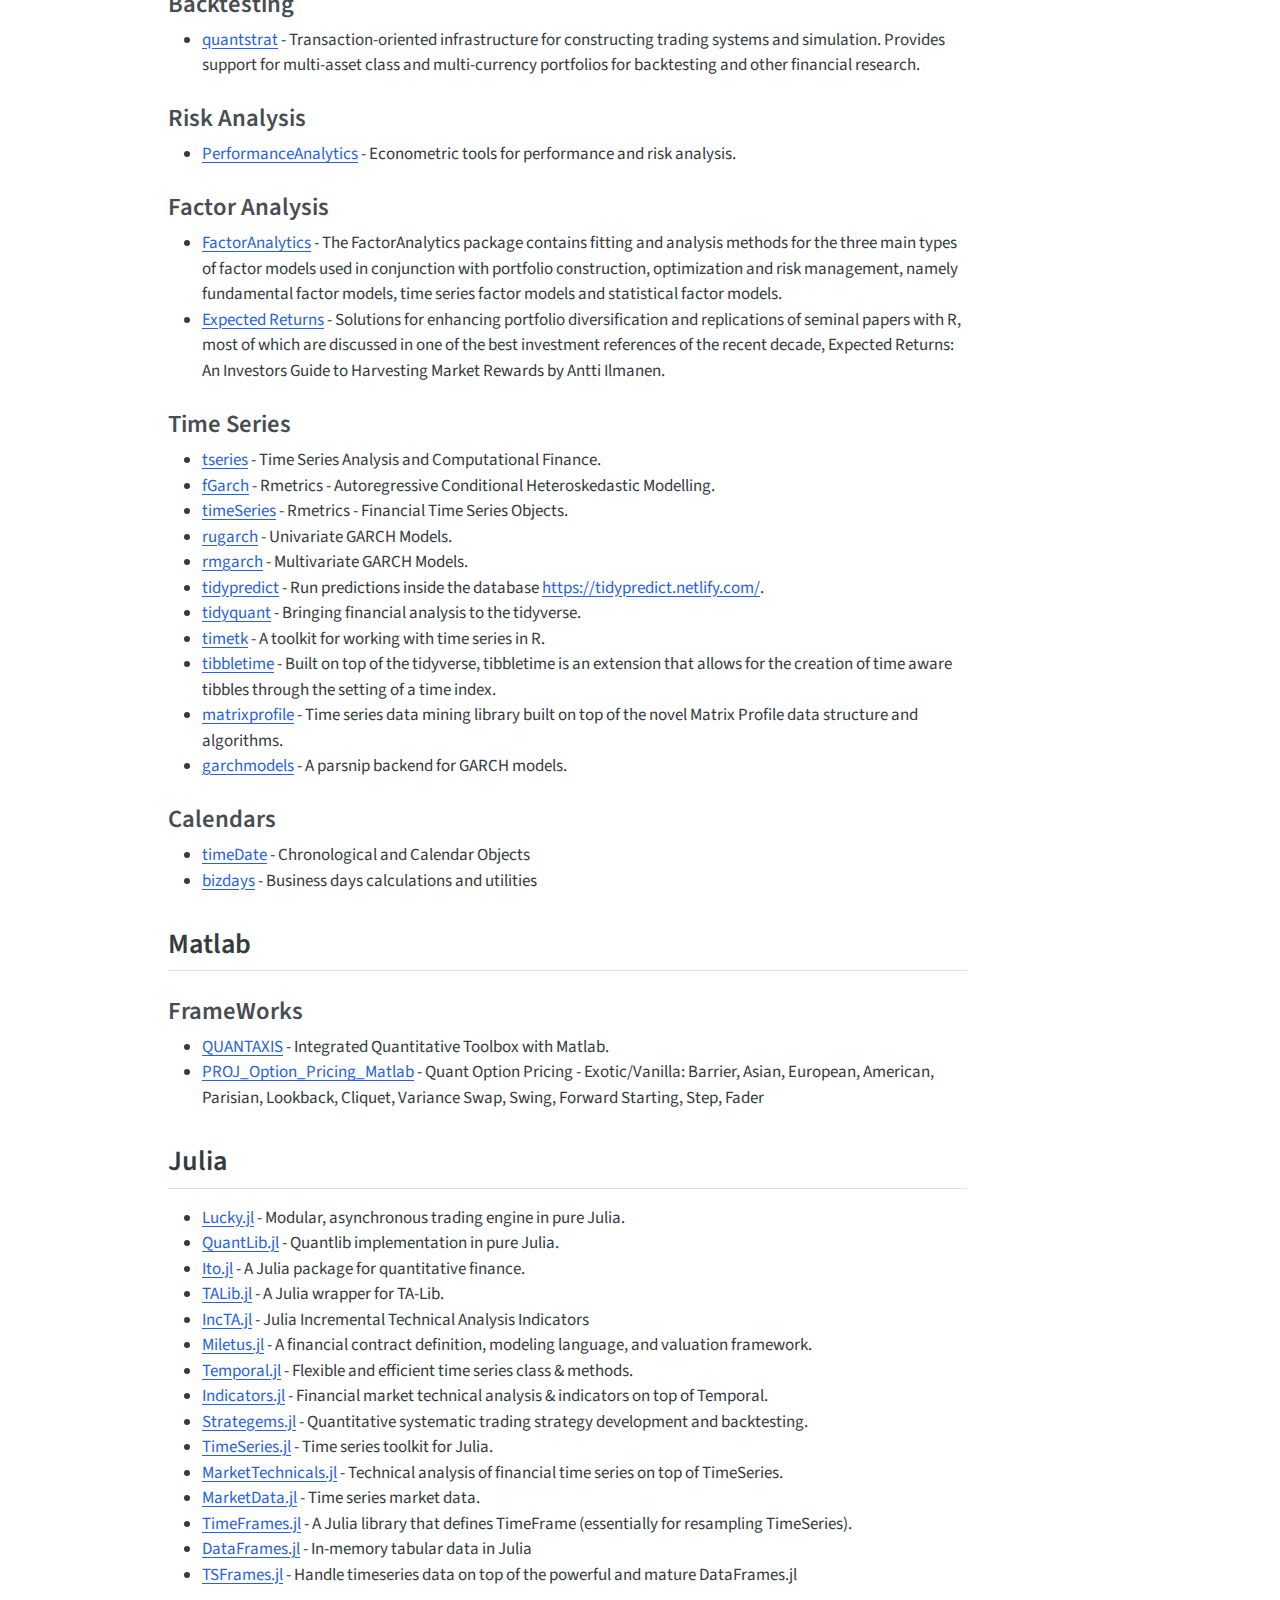
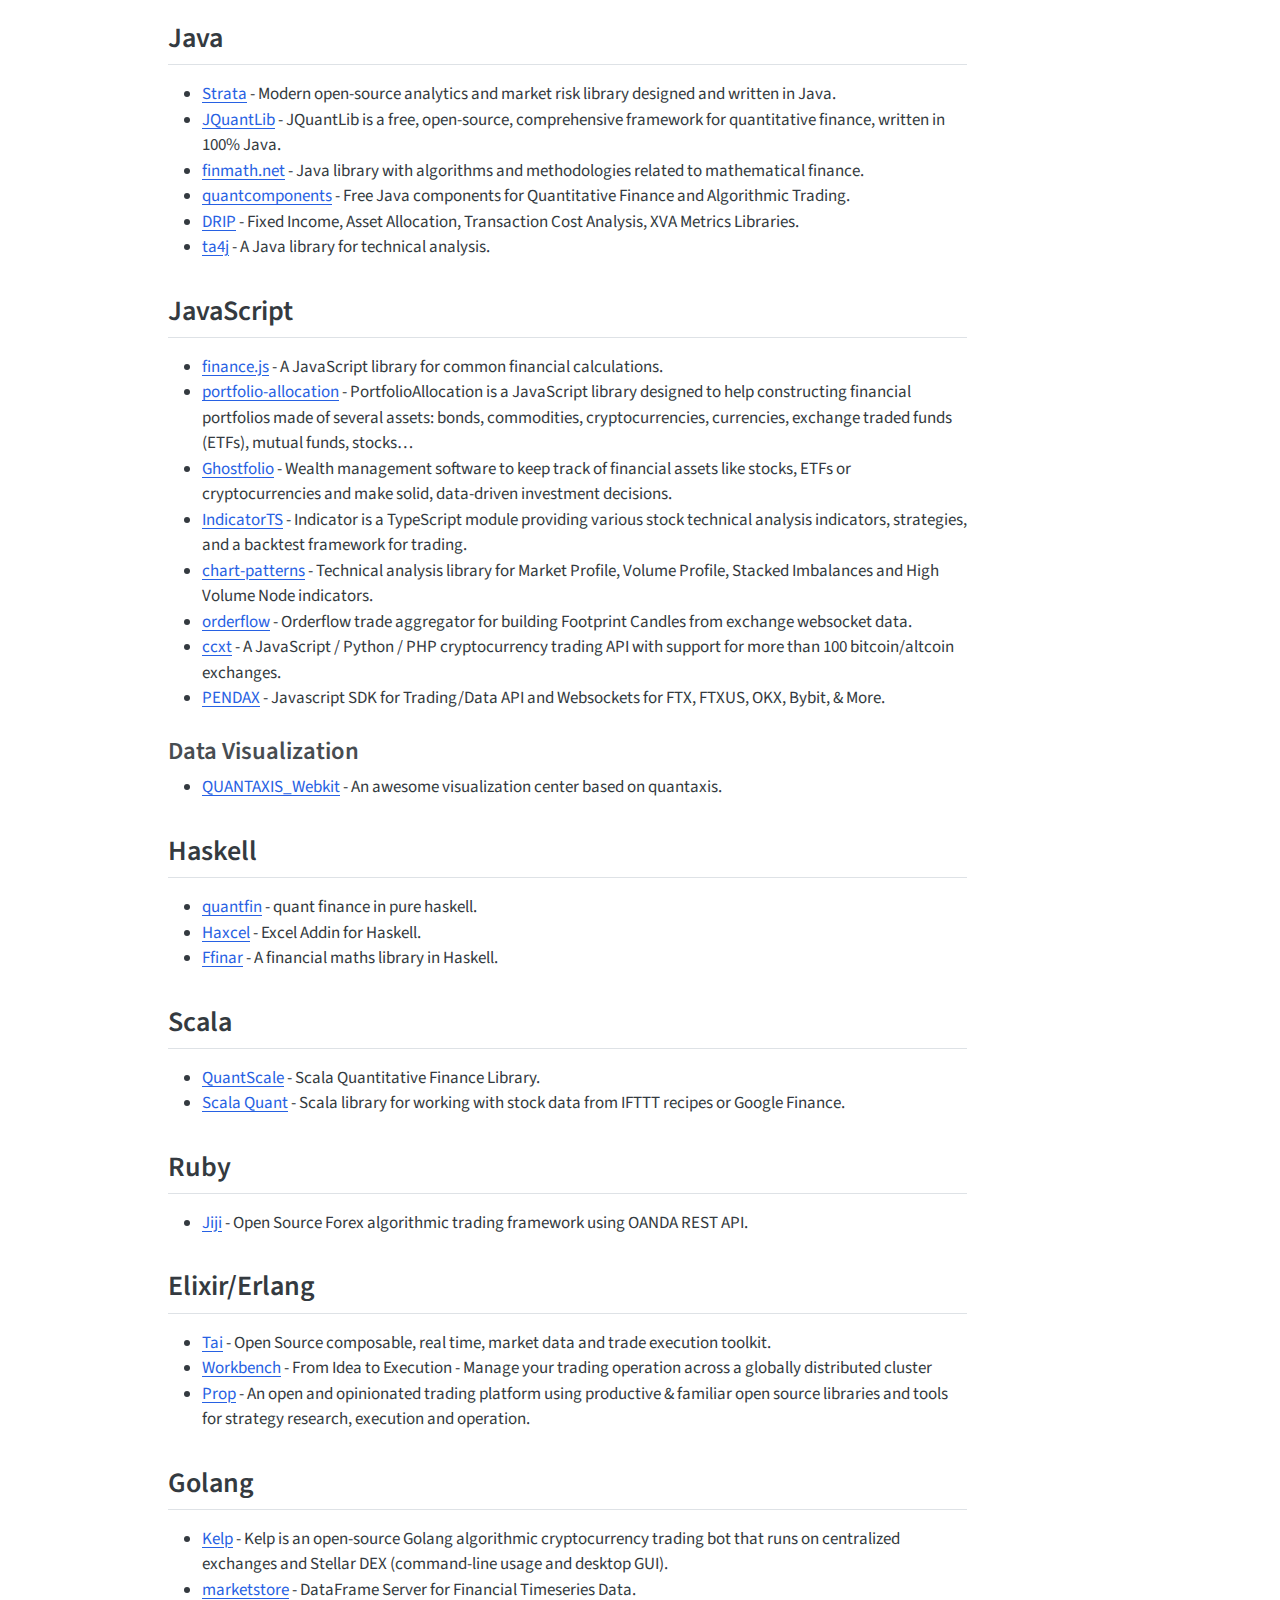
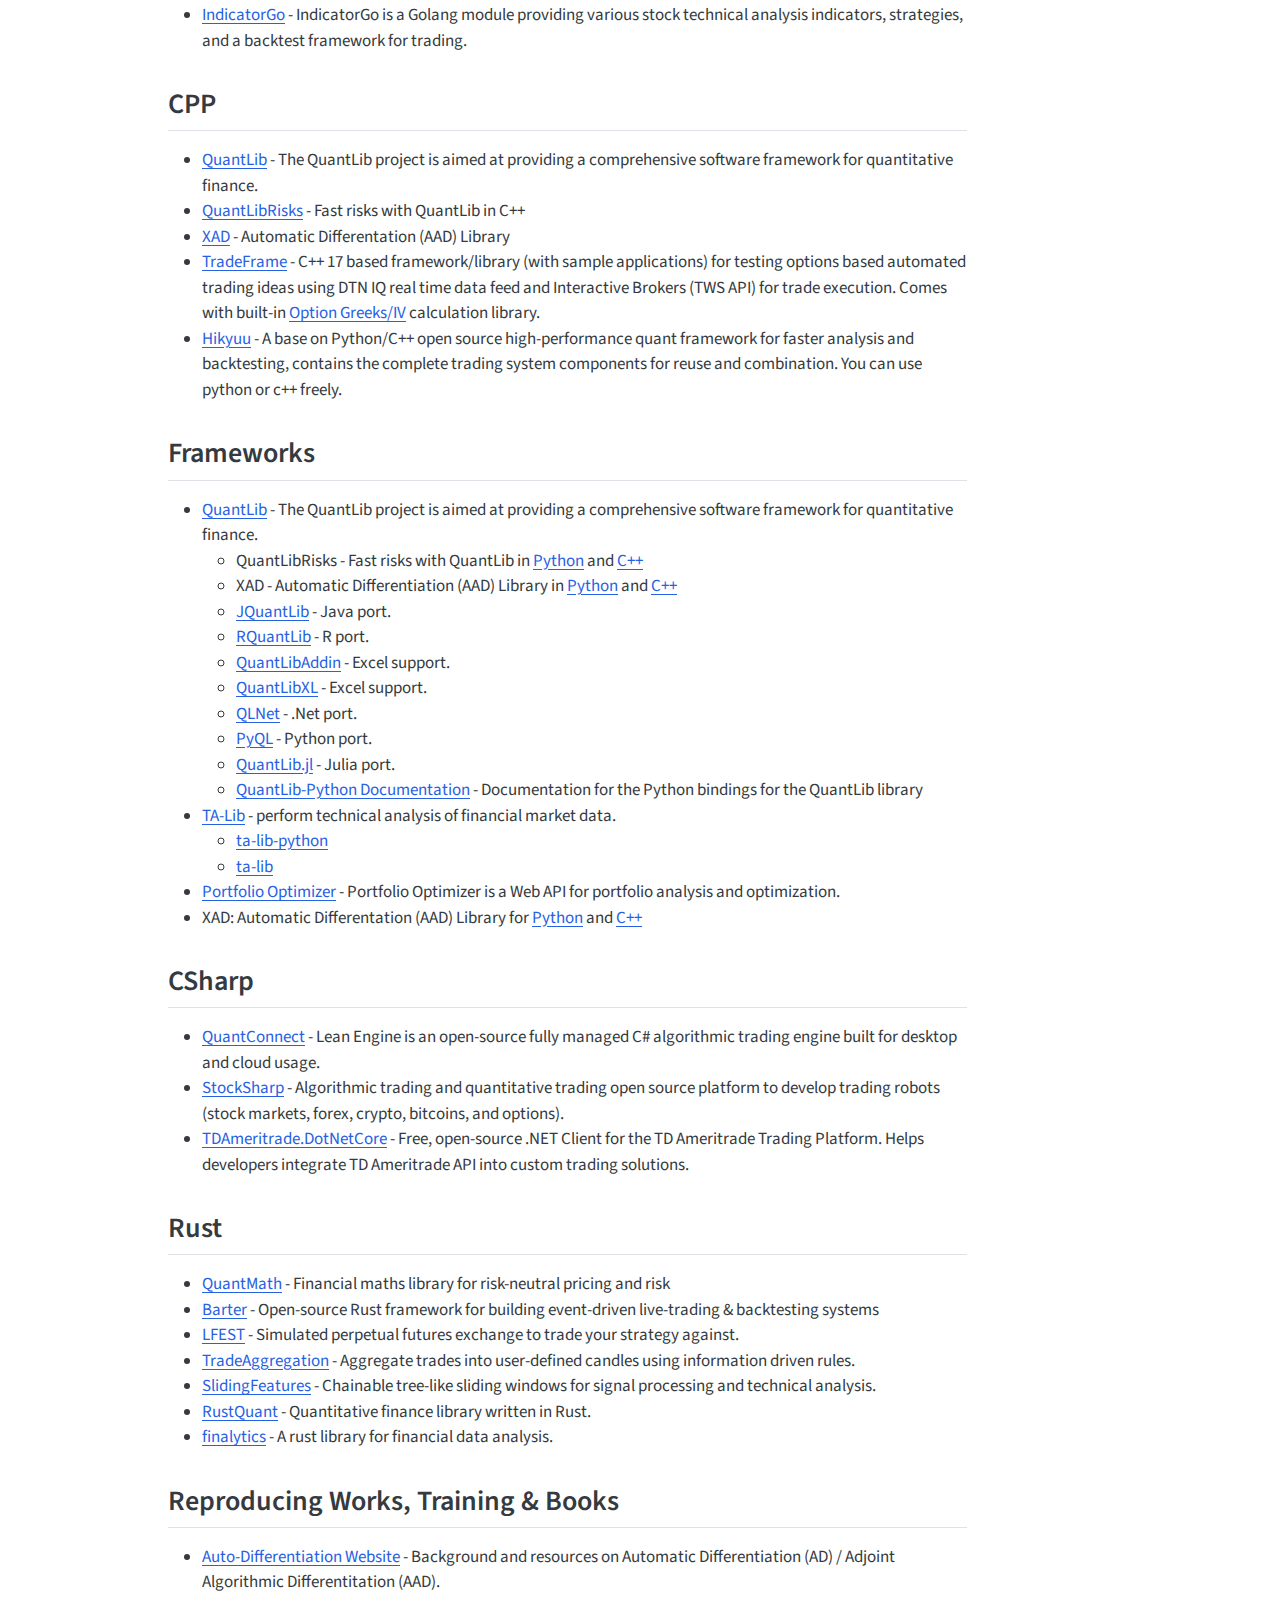
==== commit 1528901e: "deploy: 67b24bb78304c721ed42ea9e26a64326c5140185" ====
--- a/index.html
+++ b/index.html
@@ -186,7 +186,7 @@
     <div>
     <div class="quarto-title-meta-heading">Modified</div>
     <div class="quarto-title-meta-contents">
-      <p class="date-modified">April 2, 2025</p>
+      <p class="date-modified">April 3, 2025</p>
     </div>
   </div>
     
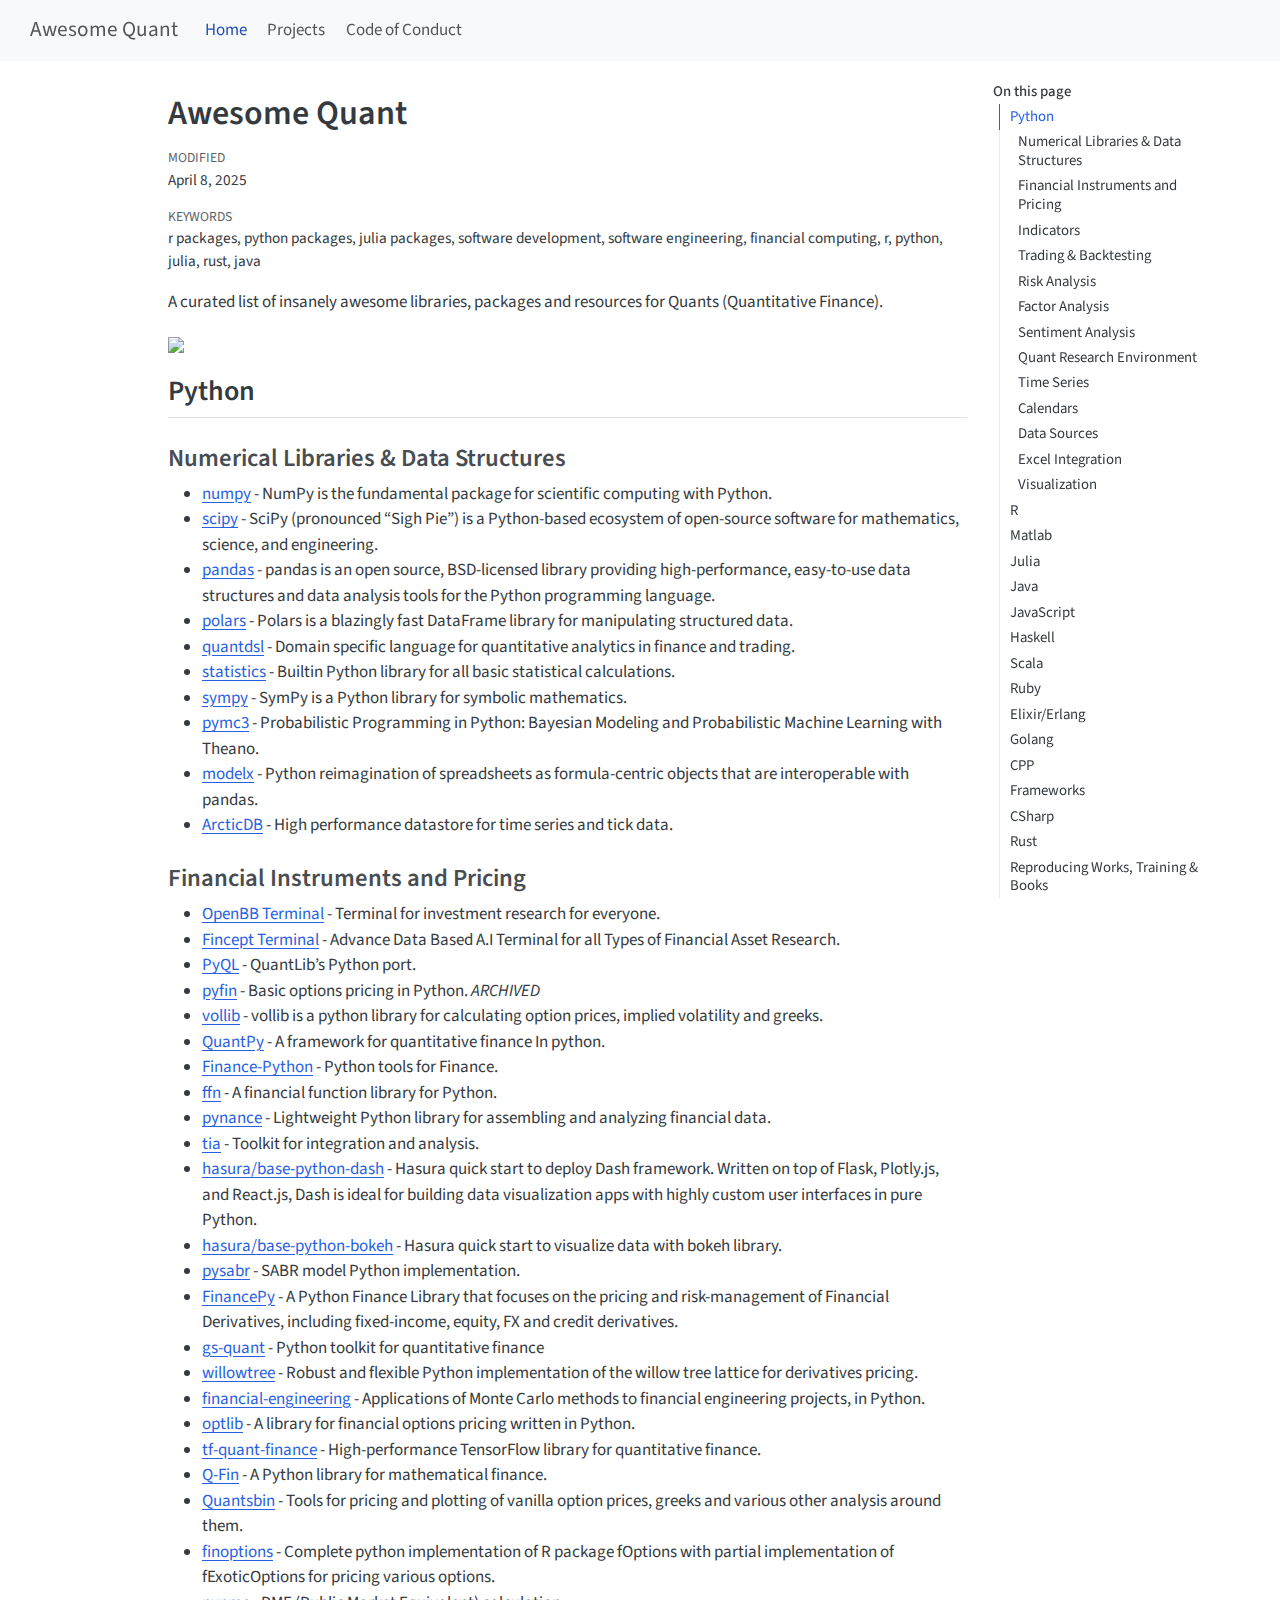
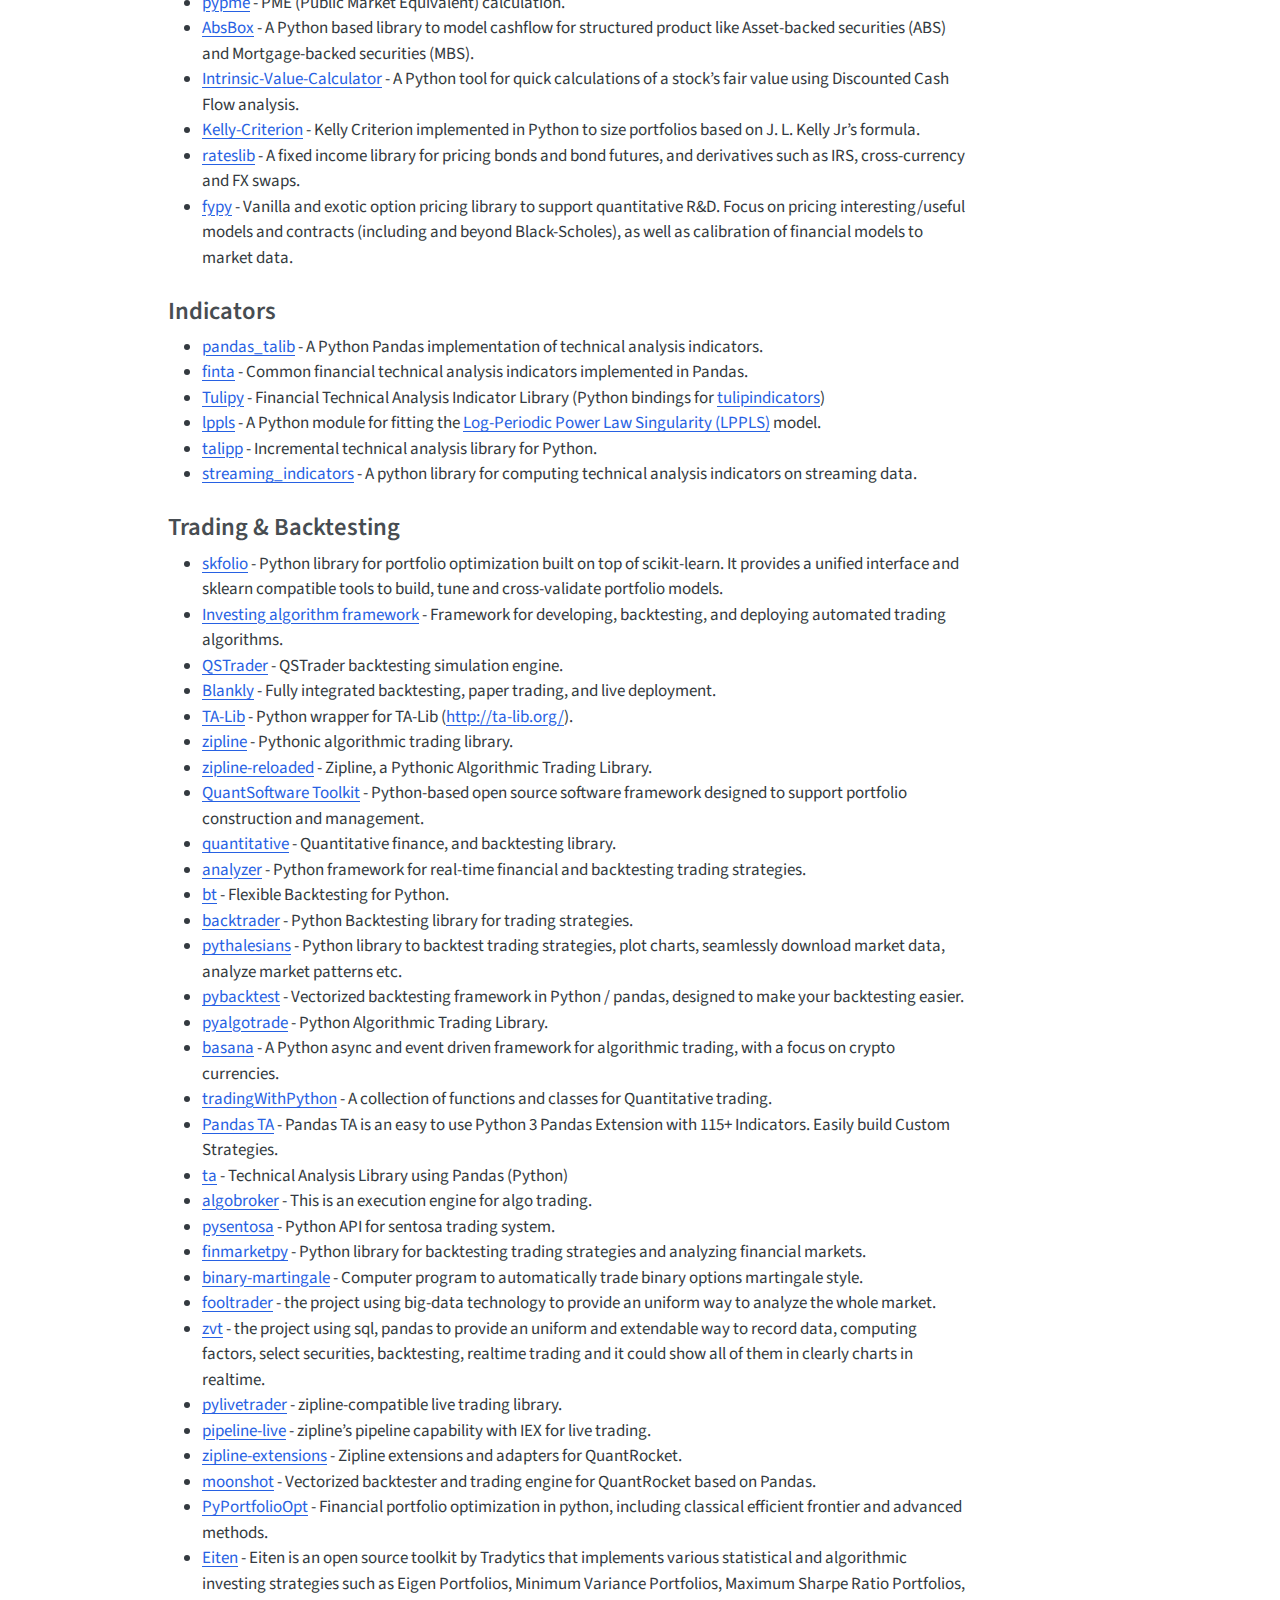
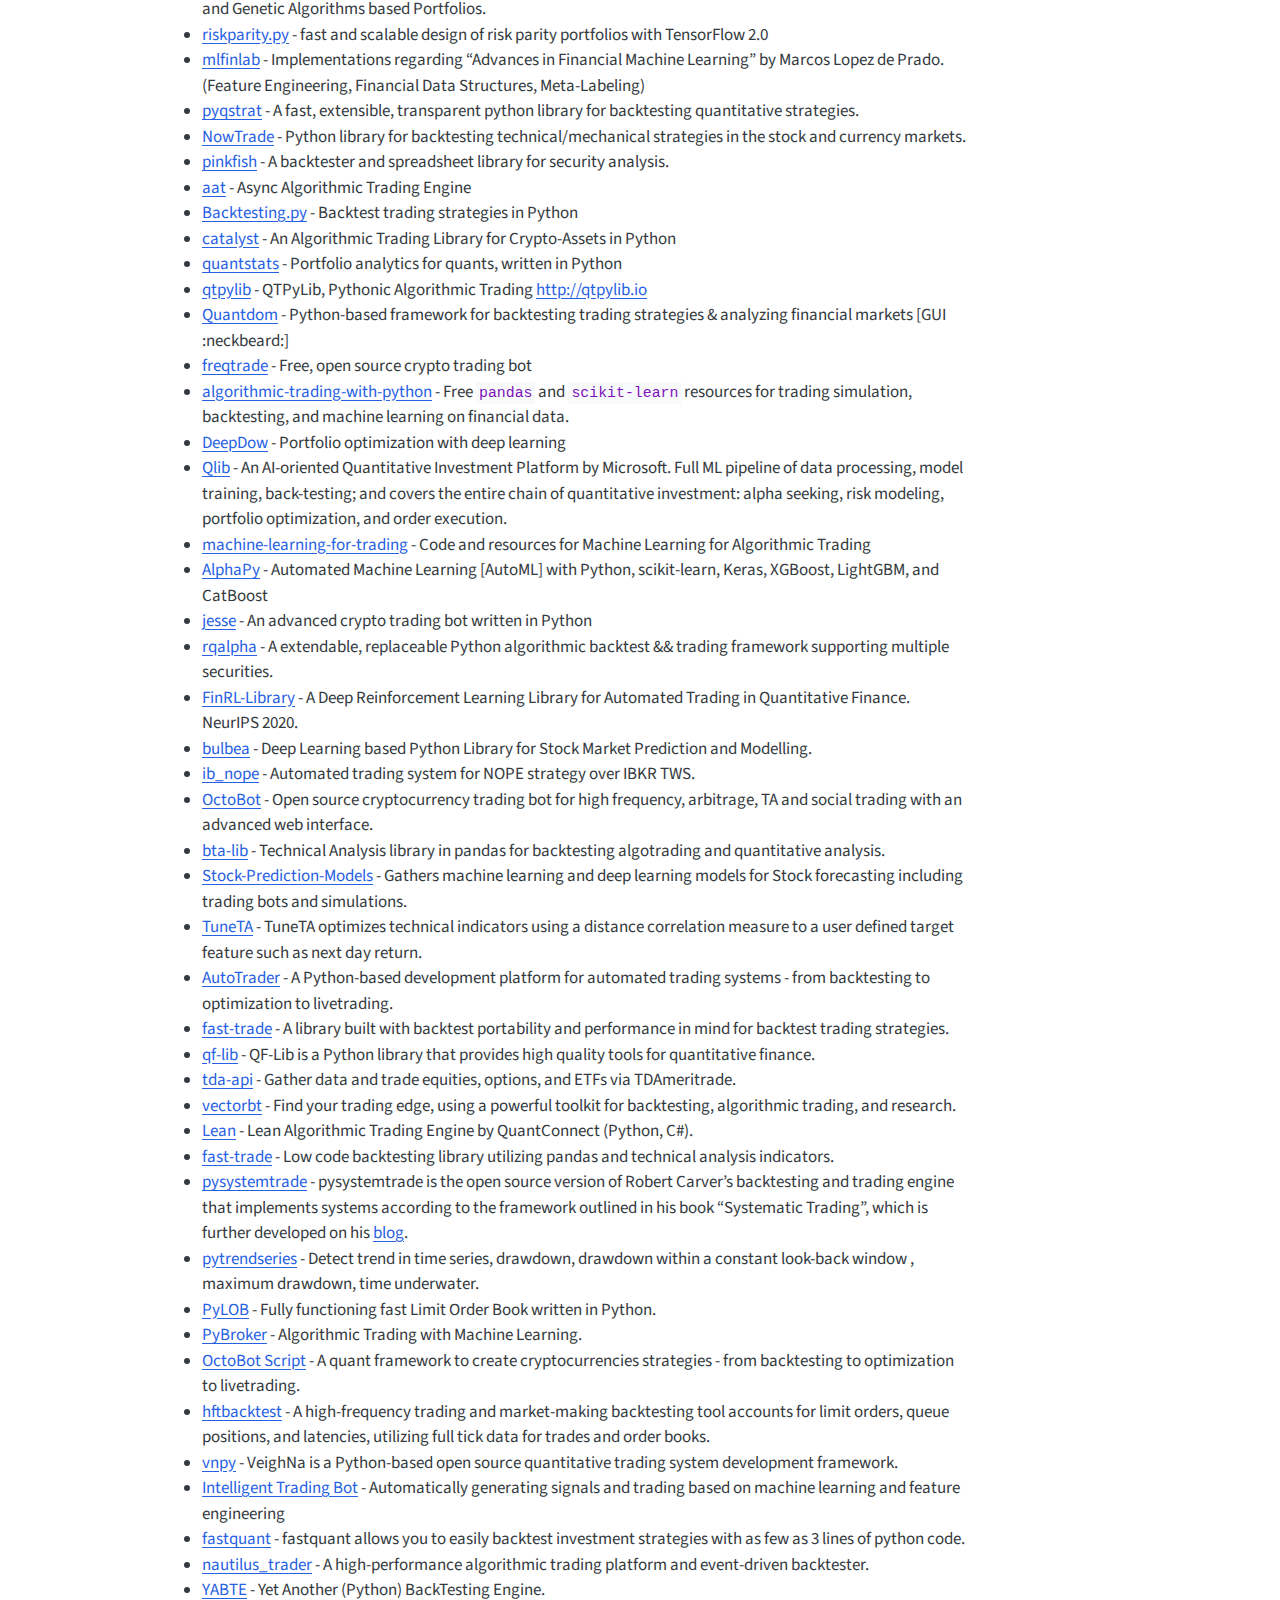
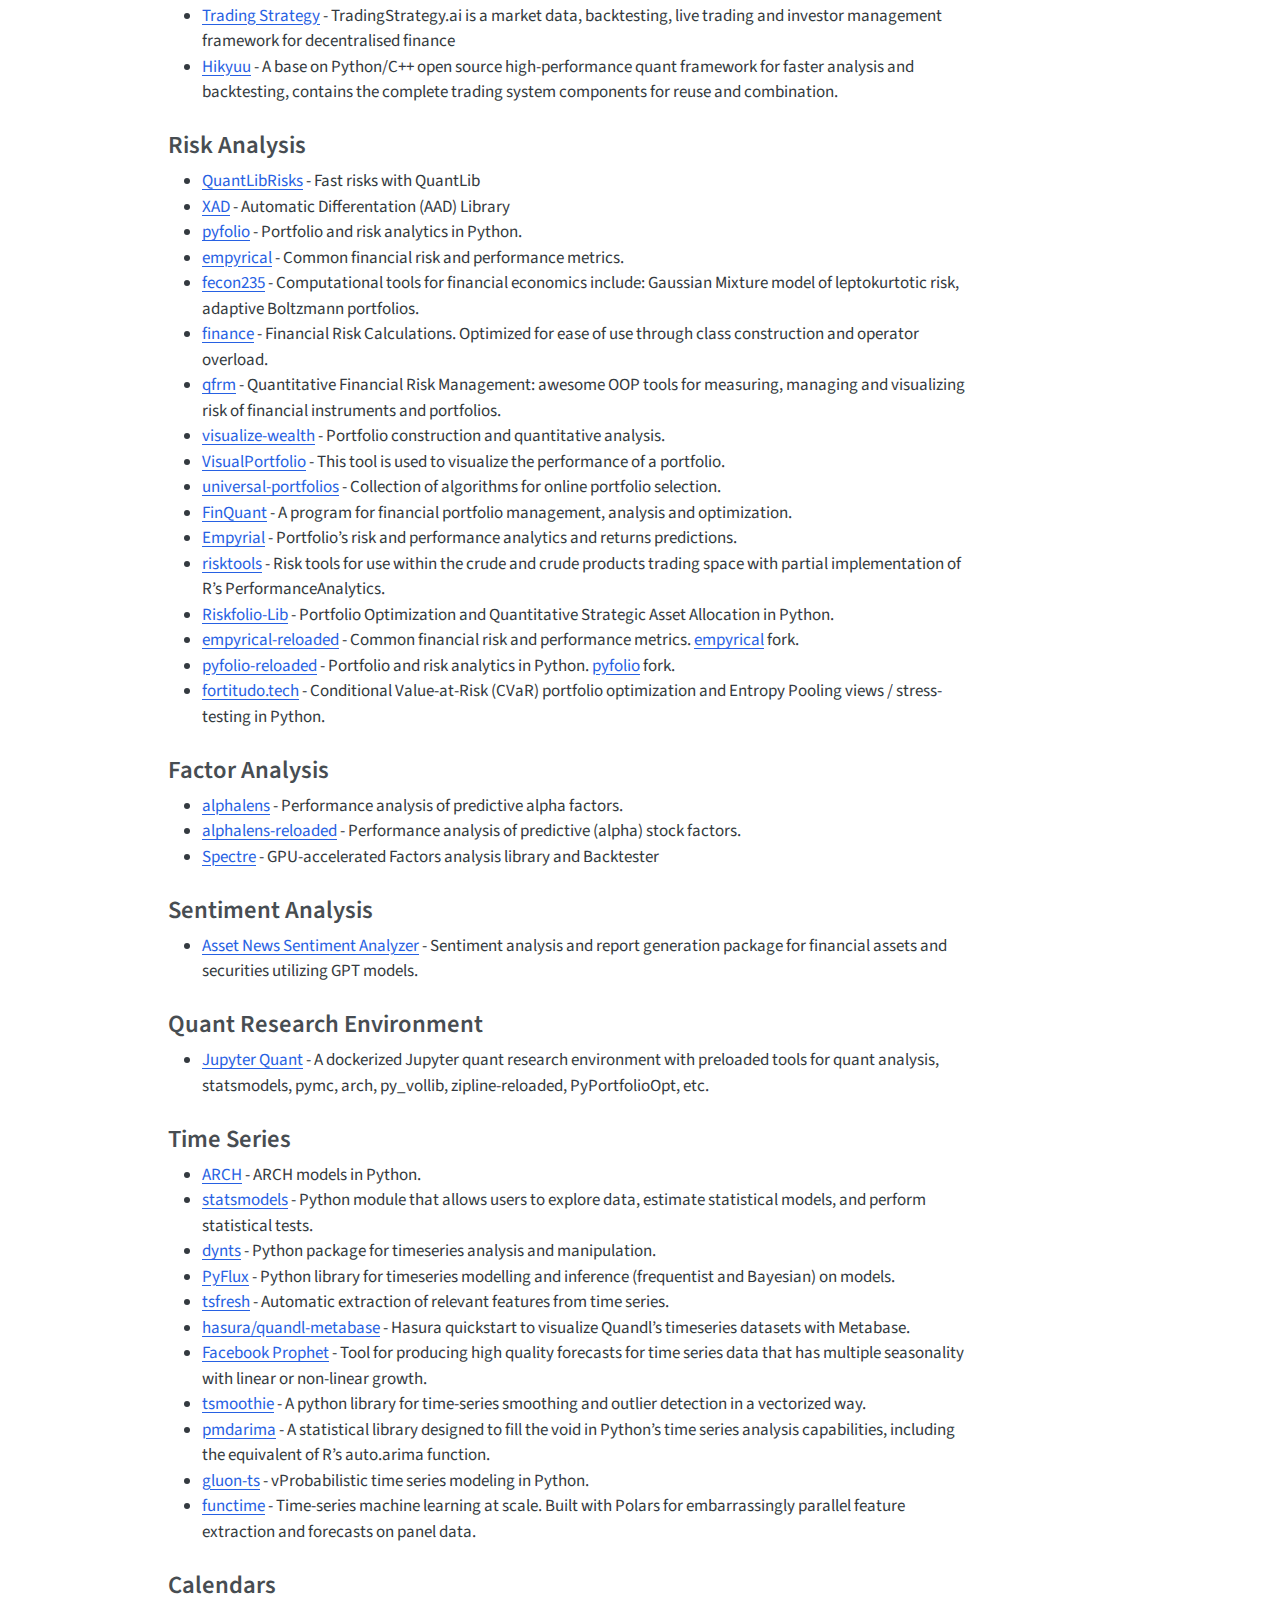
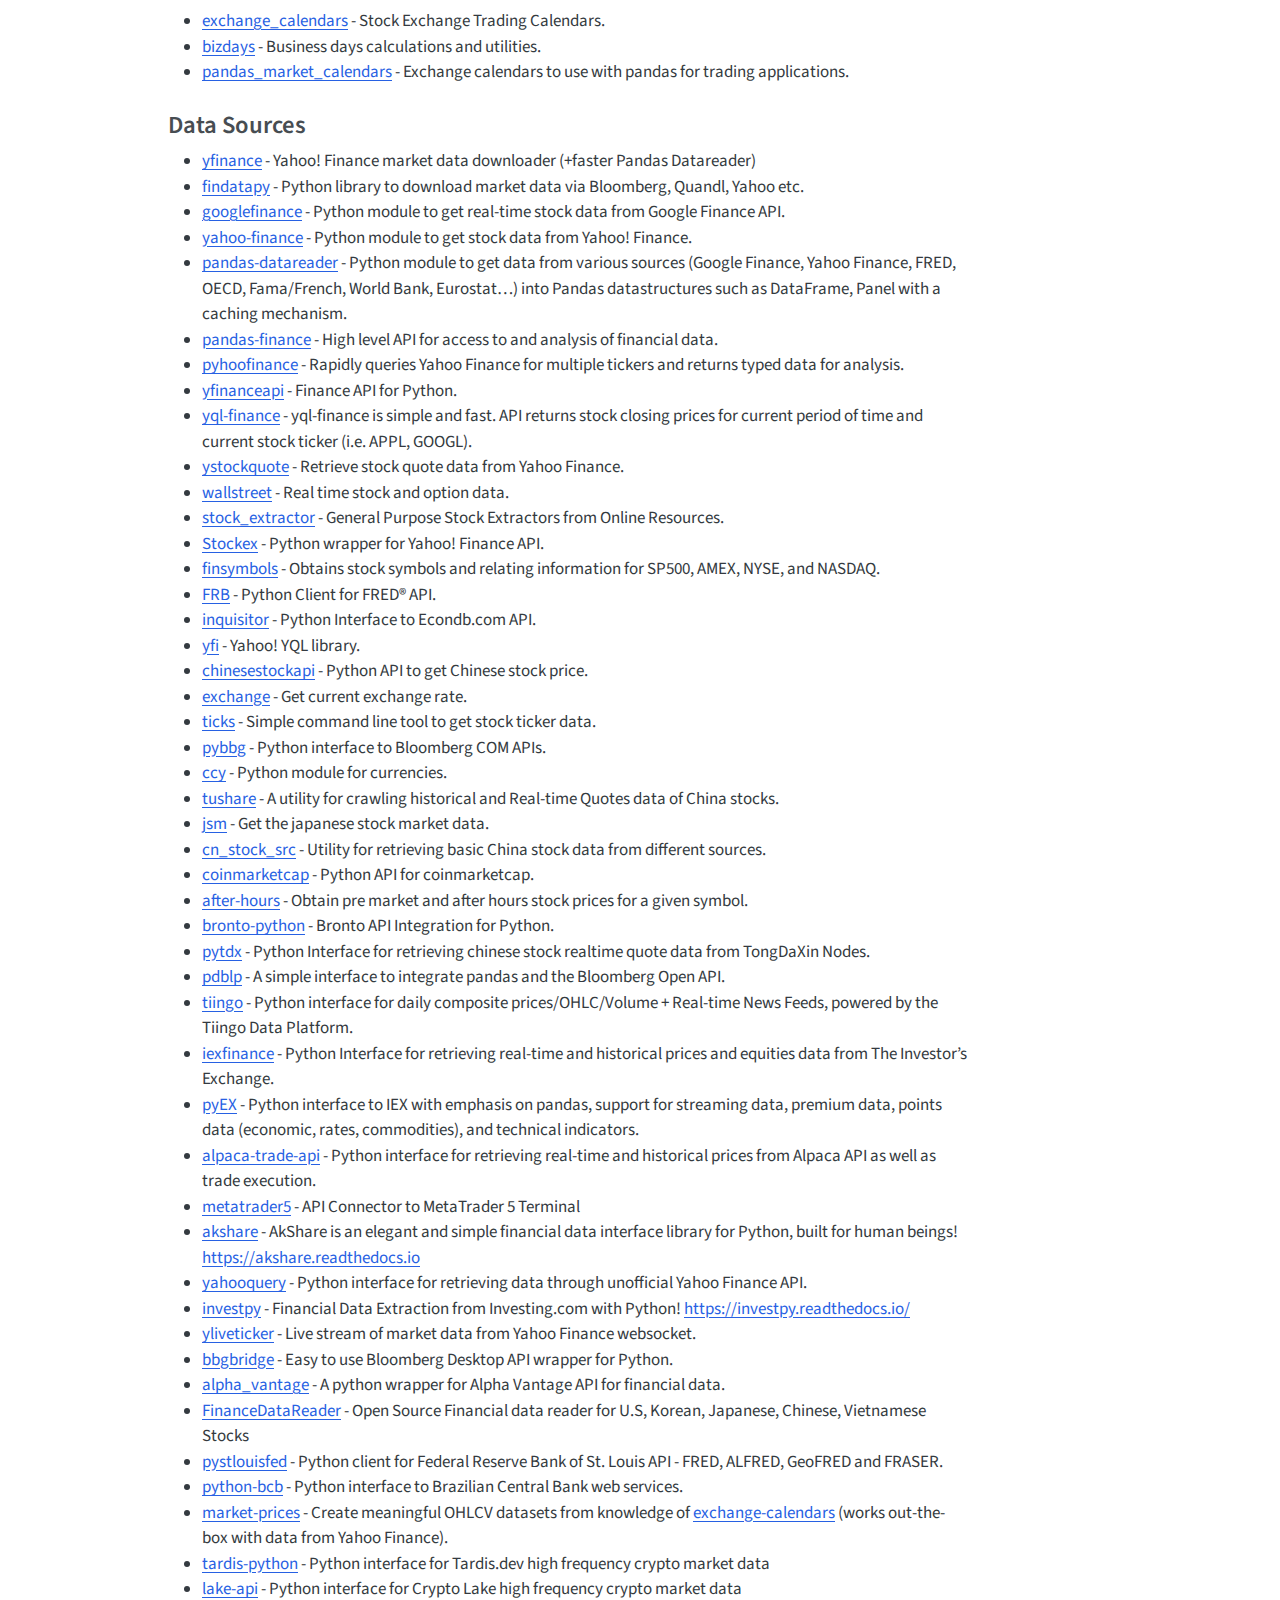
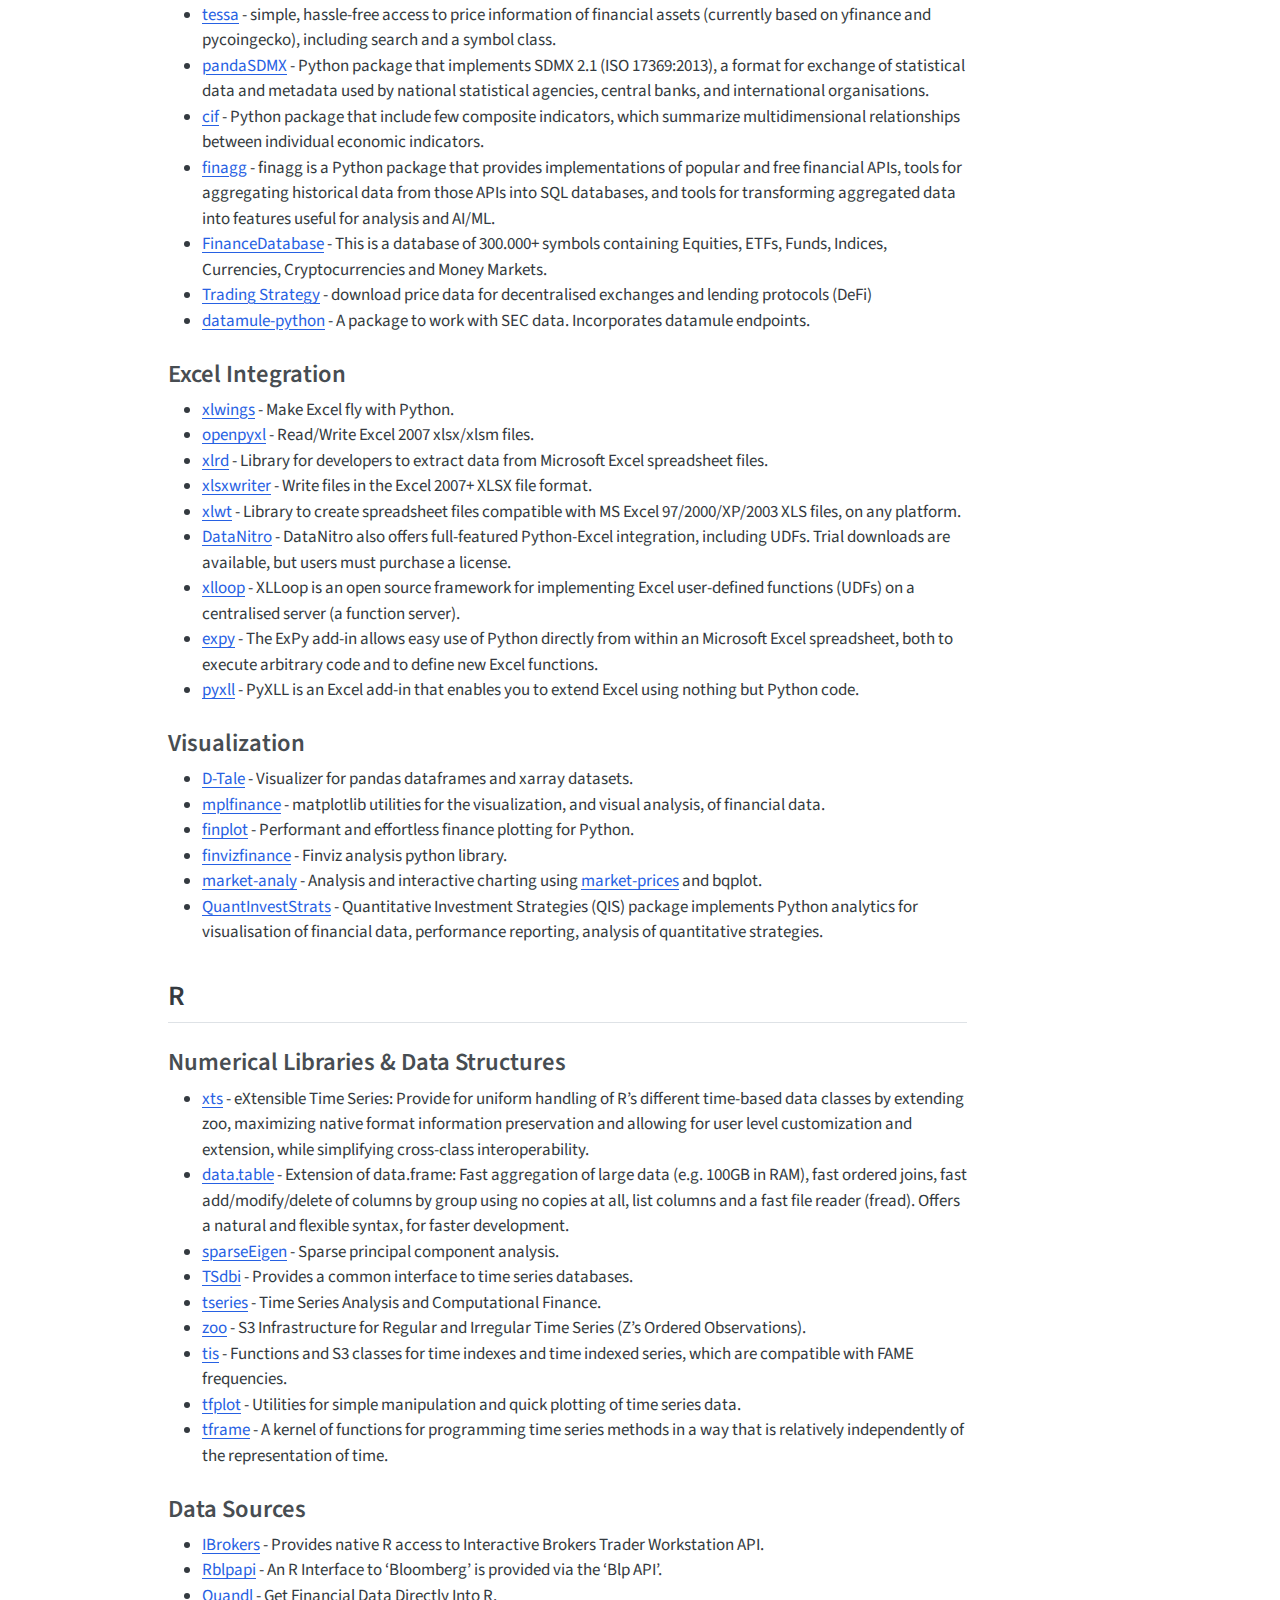
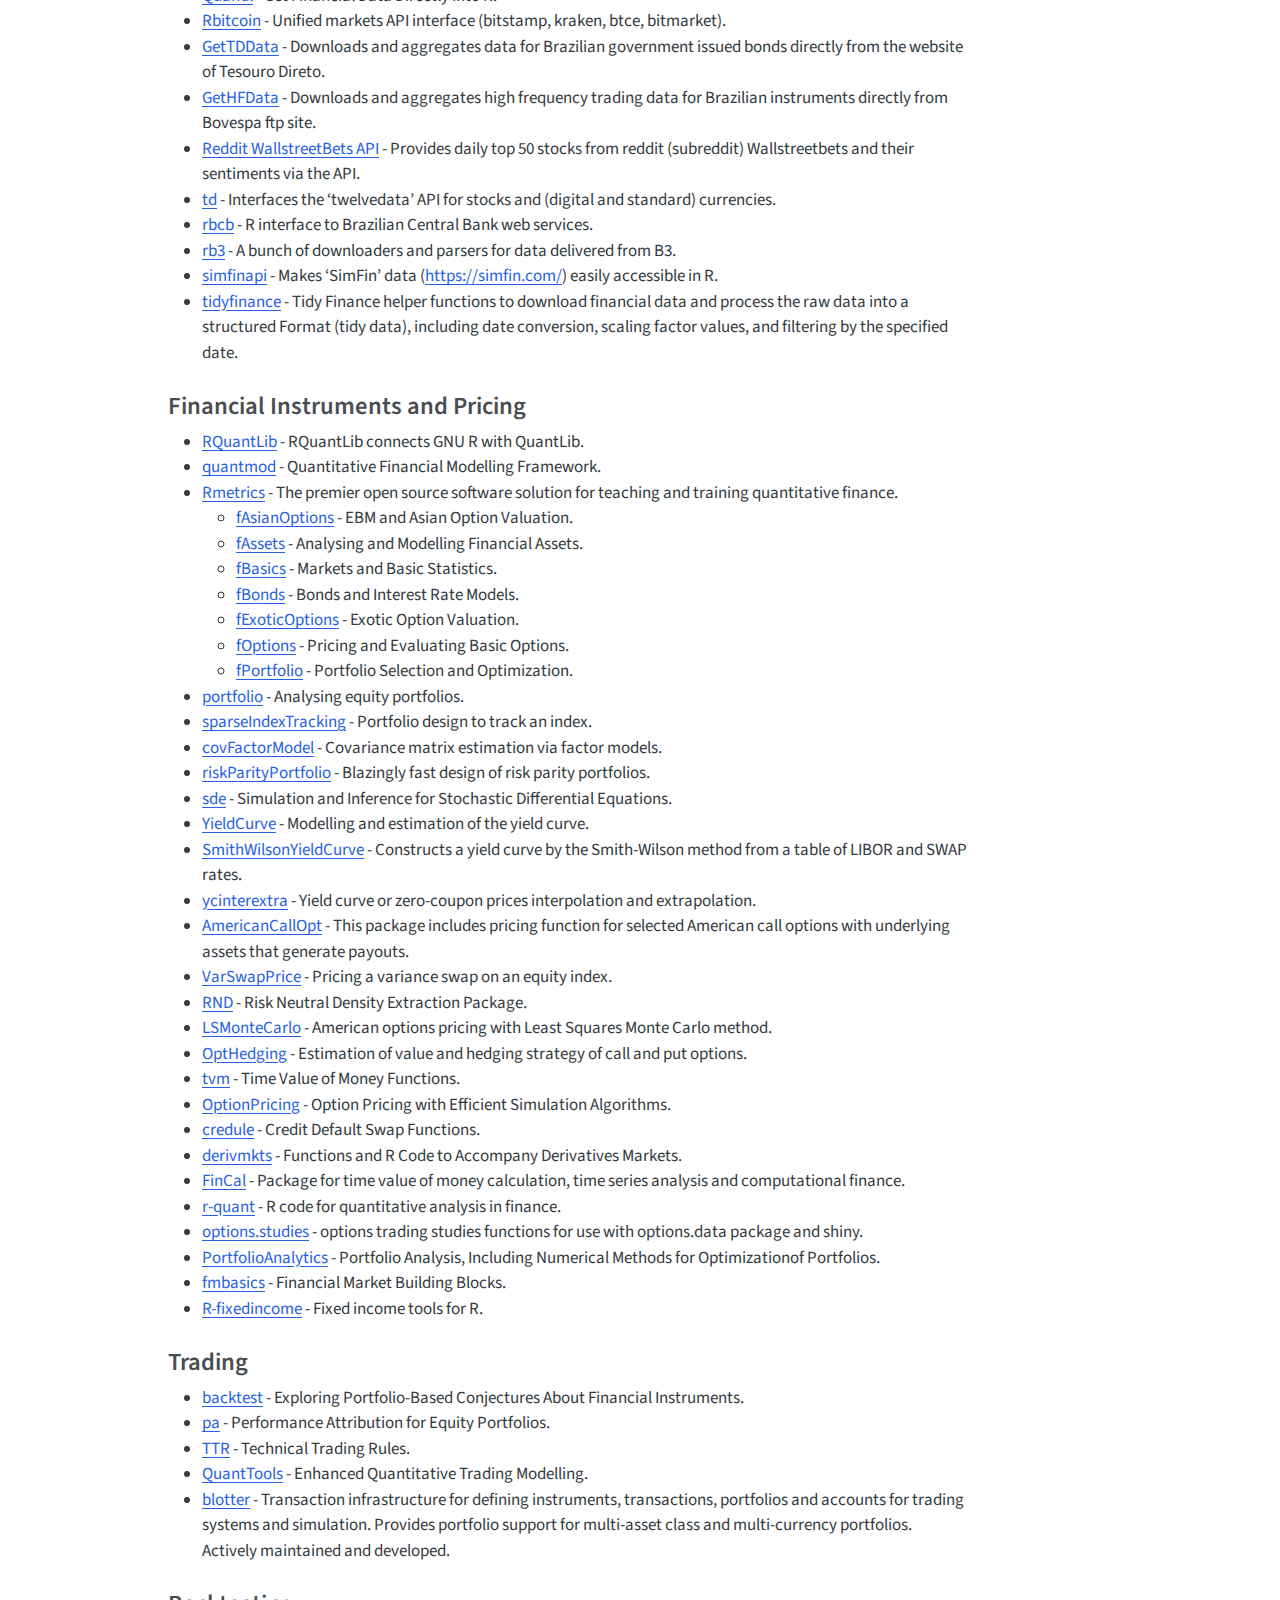
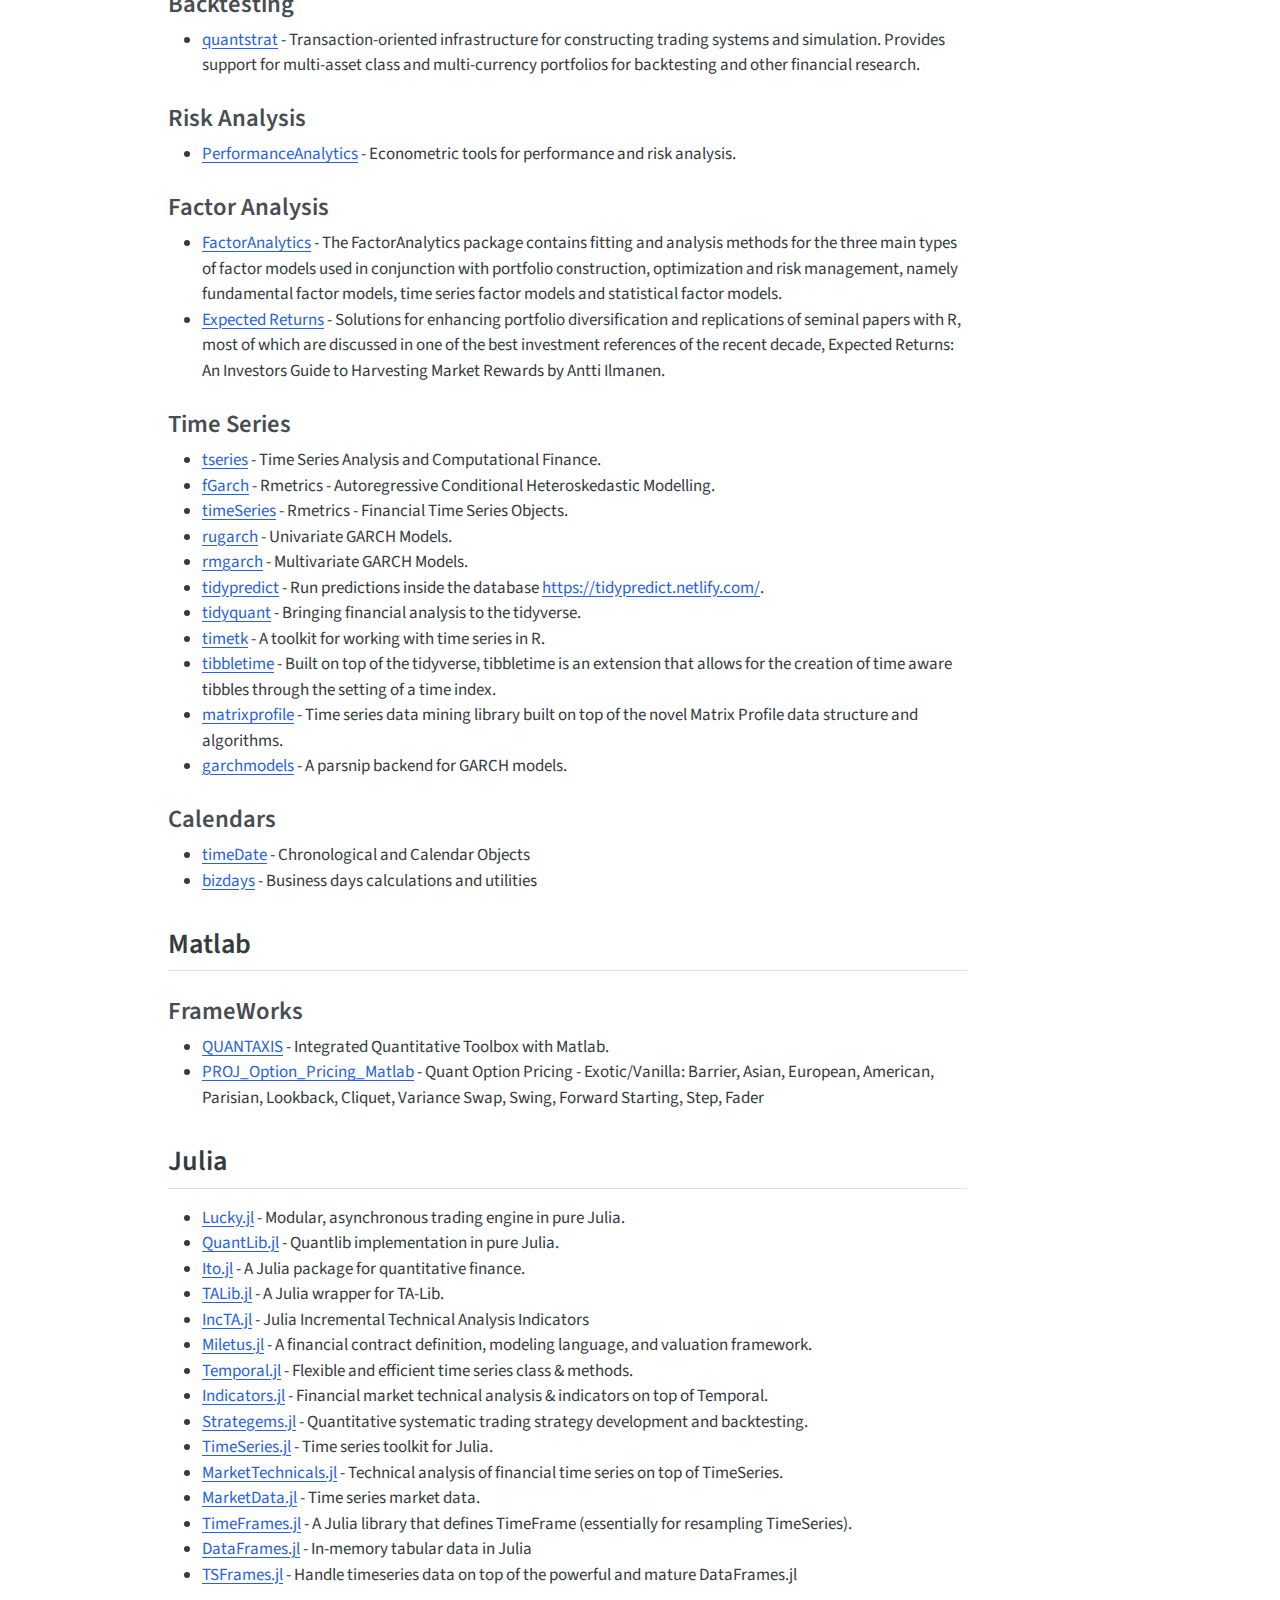
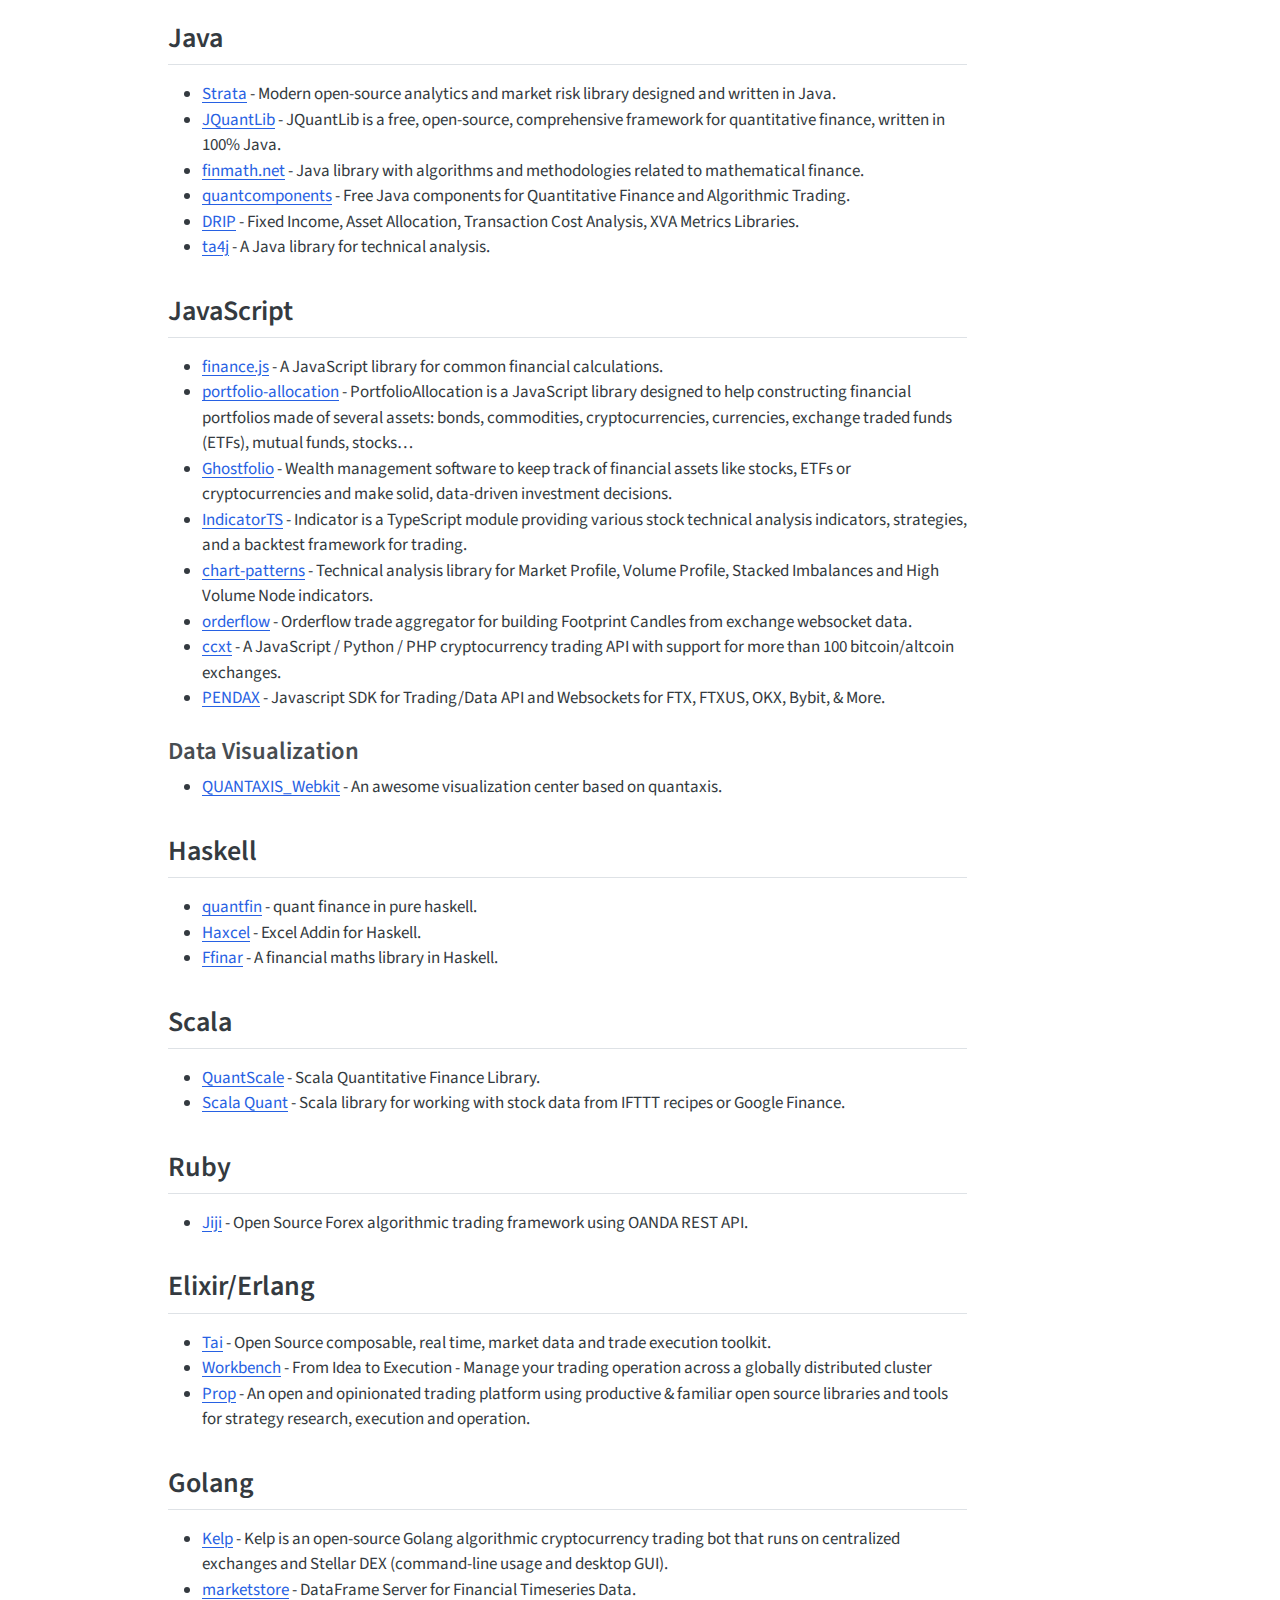
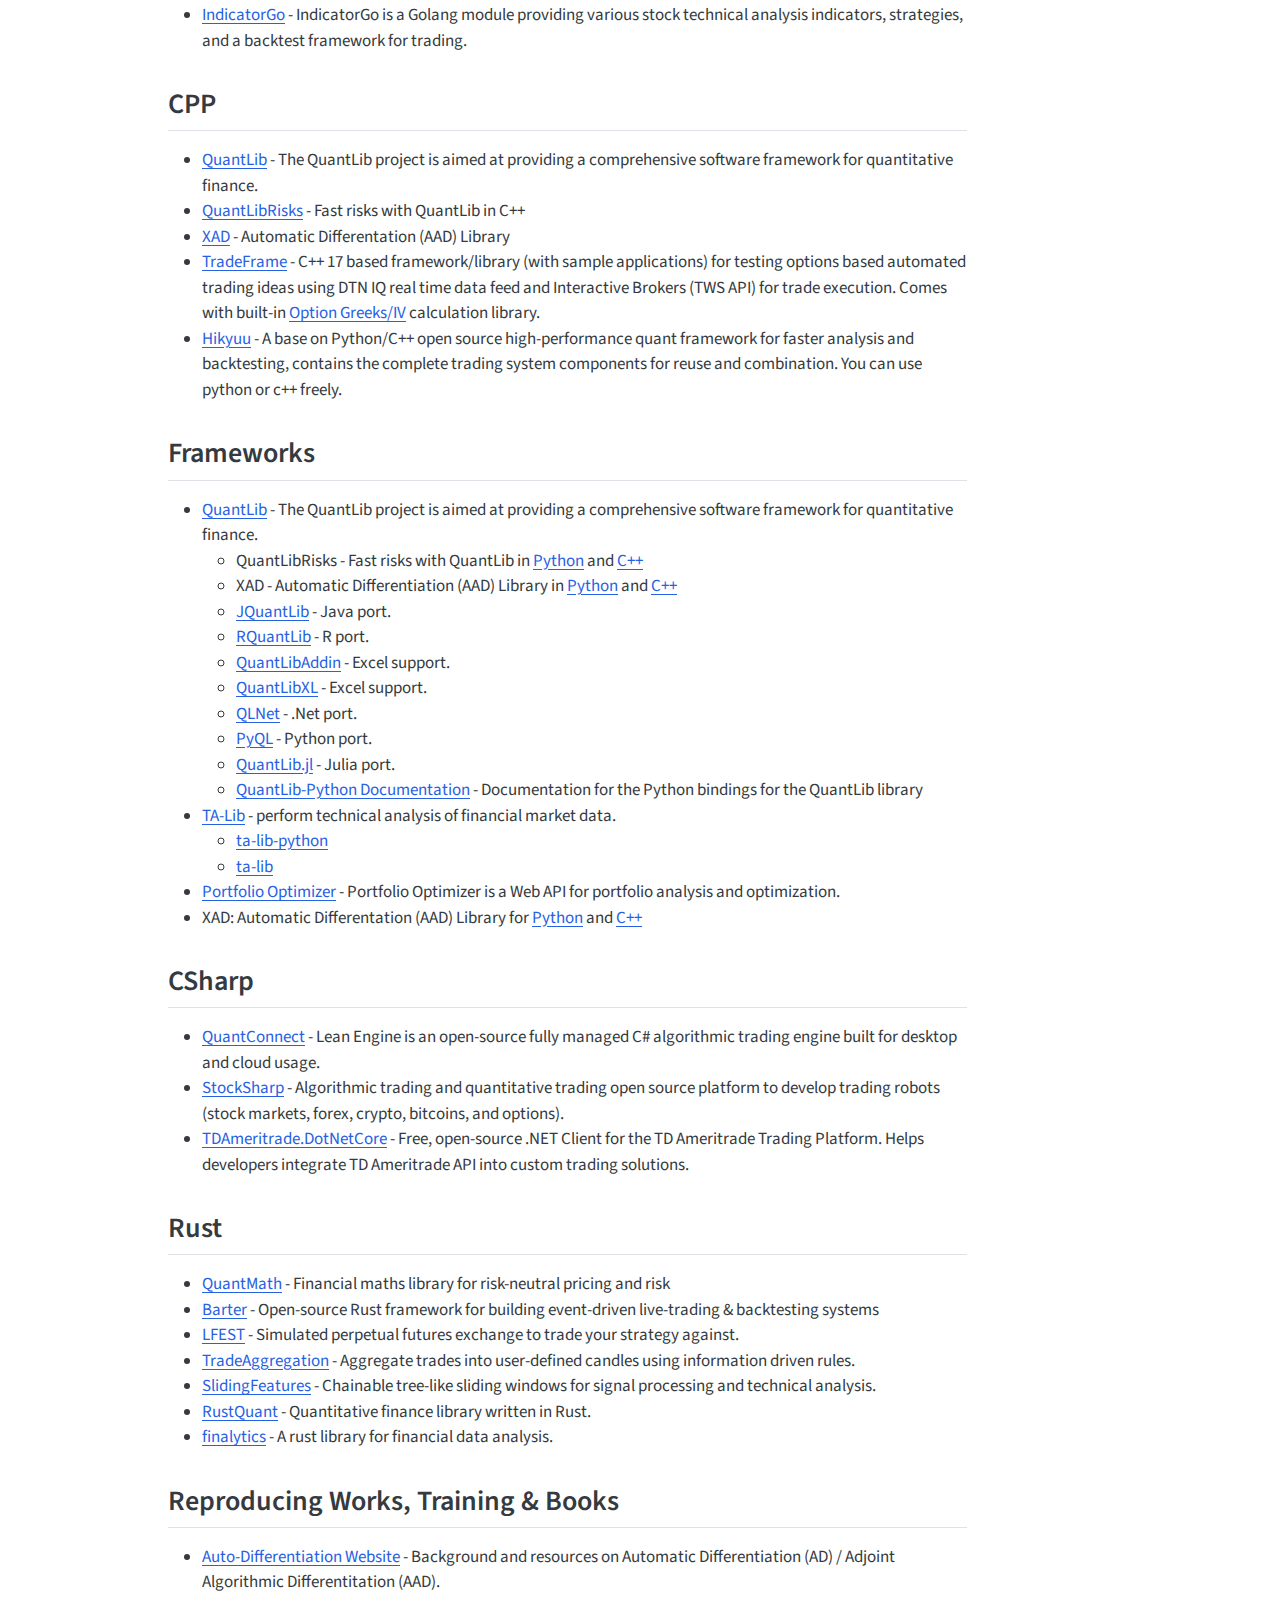
==== commit c4a2484e: "deploy: 67b24bb78304c721ed42ea9e26a64326c5140185" ====
--- a/index.html
+++ b/index.html
@@ -2,7 +2,7 @@
 <html xmlns="http://www.w3.org/1999/xhtml" lang="en" xml:lang="en"><head>
 
 <meta charset="utf-8">
-<meta name="generator" content="quarto-1.6.42">
+<meta name="generator" content="quarto-1.6.43">
 
 <meta name="viewport" content="width=device-width, initial-scale=1.0, user-scalable=yes">
 
@@ -36,7 +36,7 @@
 <script src="site_libs/quarto-html/tippy.umd.min.js"></script>
 <script src="site_libs/quarto-html/anchor.min.js"></script>
 <link href="site_libs/quarto-html/tippy.css" rel="stylesheet">
-<link href="site_libs/quarto-html/quarto-syntax-highlighting-2f5df379a58b258e96c21c0638c20c03.css" rel="stylesheet" id="quarto-text-highlighting-styles">
+<link href="site_libs/quarto-html/quarto-syntax-highlighting-d4d76bf8491c20bad77d141916dc28e1.css" rel="stylesheet" id="quarto-text-highlighting-styles">
 <script src="site_libs/bootstrap/bootstrap.min.js"></script>
 <link href="site_libs/bootstrap/bootstrap-icons.css" rel="stylesheet">
 <link href="site_libs/bootstrap/bootstrap-8647a4a42273f773479d27c00df3f9ed.min.css" rel="stylesheet" append-hash="true" id="quarto-bootstrap" data-mode="light">
@@ -186,7 +186,7 @@
     <div>
     <div class="quarto-title-meta-heading">Modified</div>
     <div class="quarto-title-meta-contents">
-      <p class="date-modified">April 3, 2025</p>
+      <p class="date-modified">April 8, 2025</p>
     </div>
   </div>
     
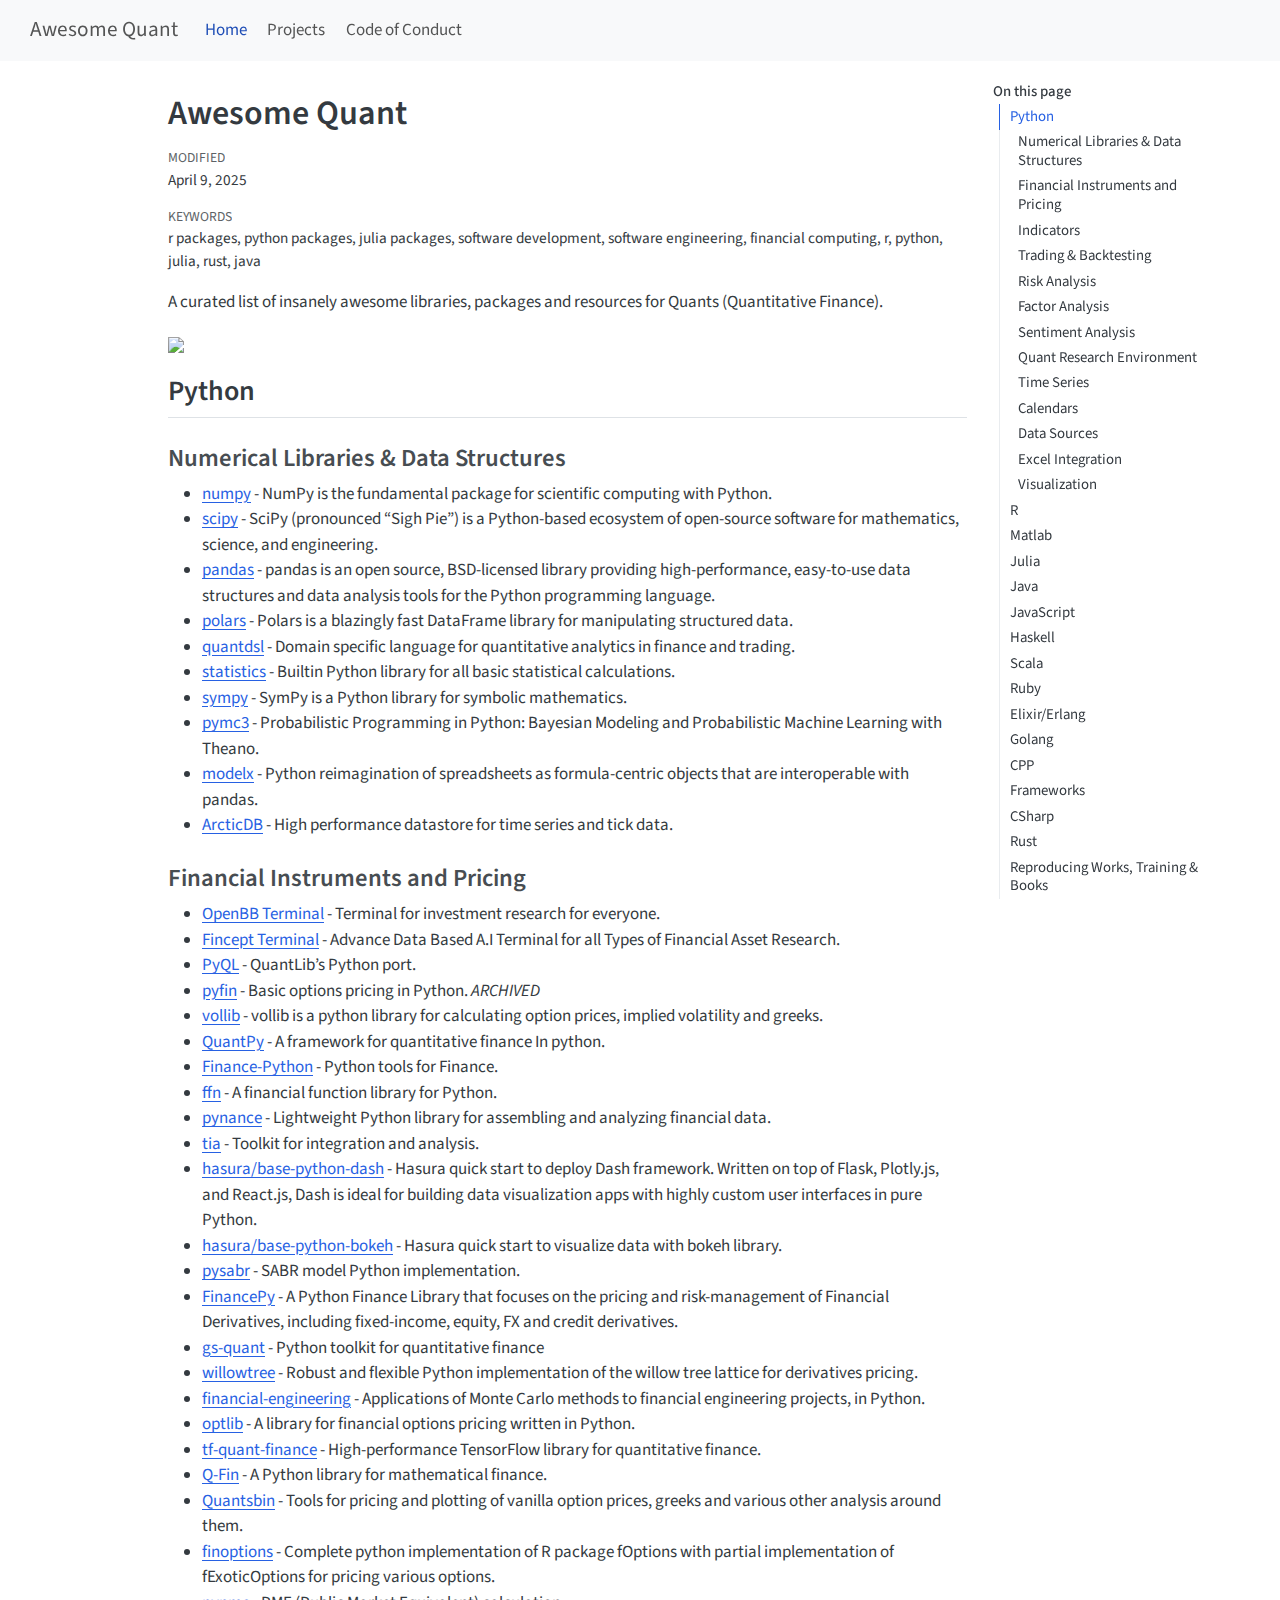
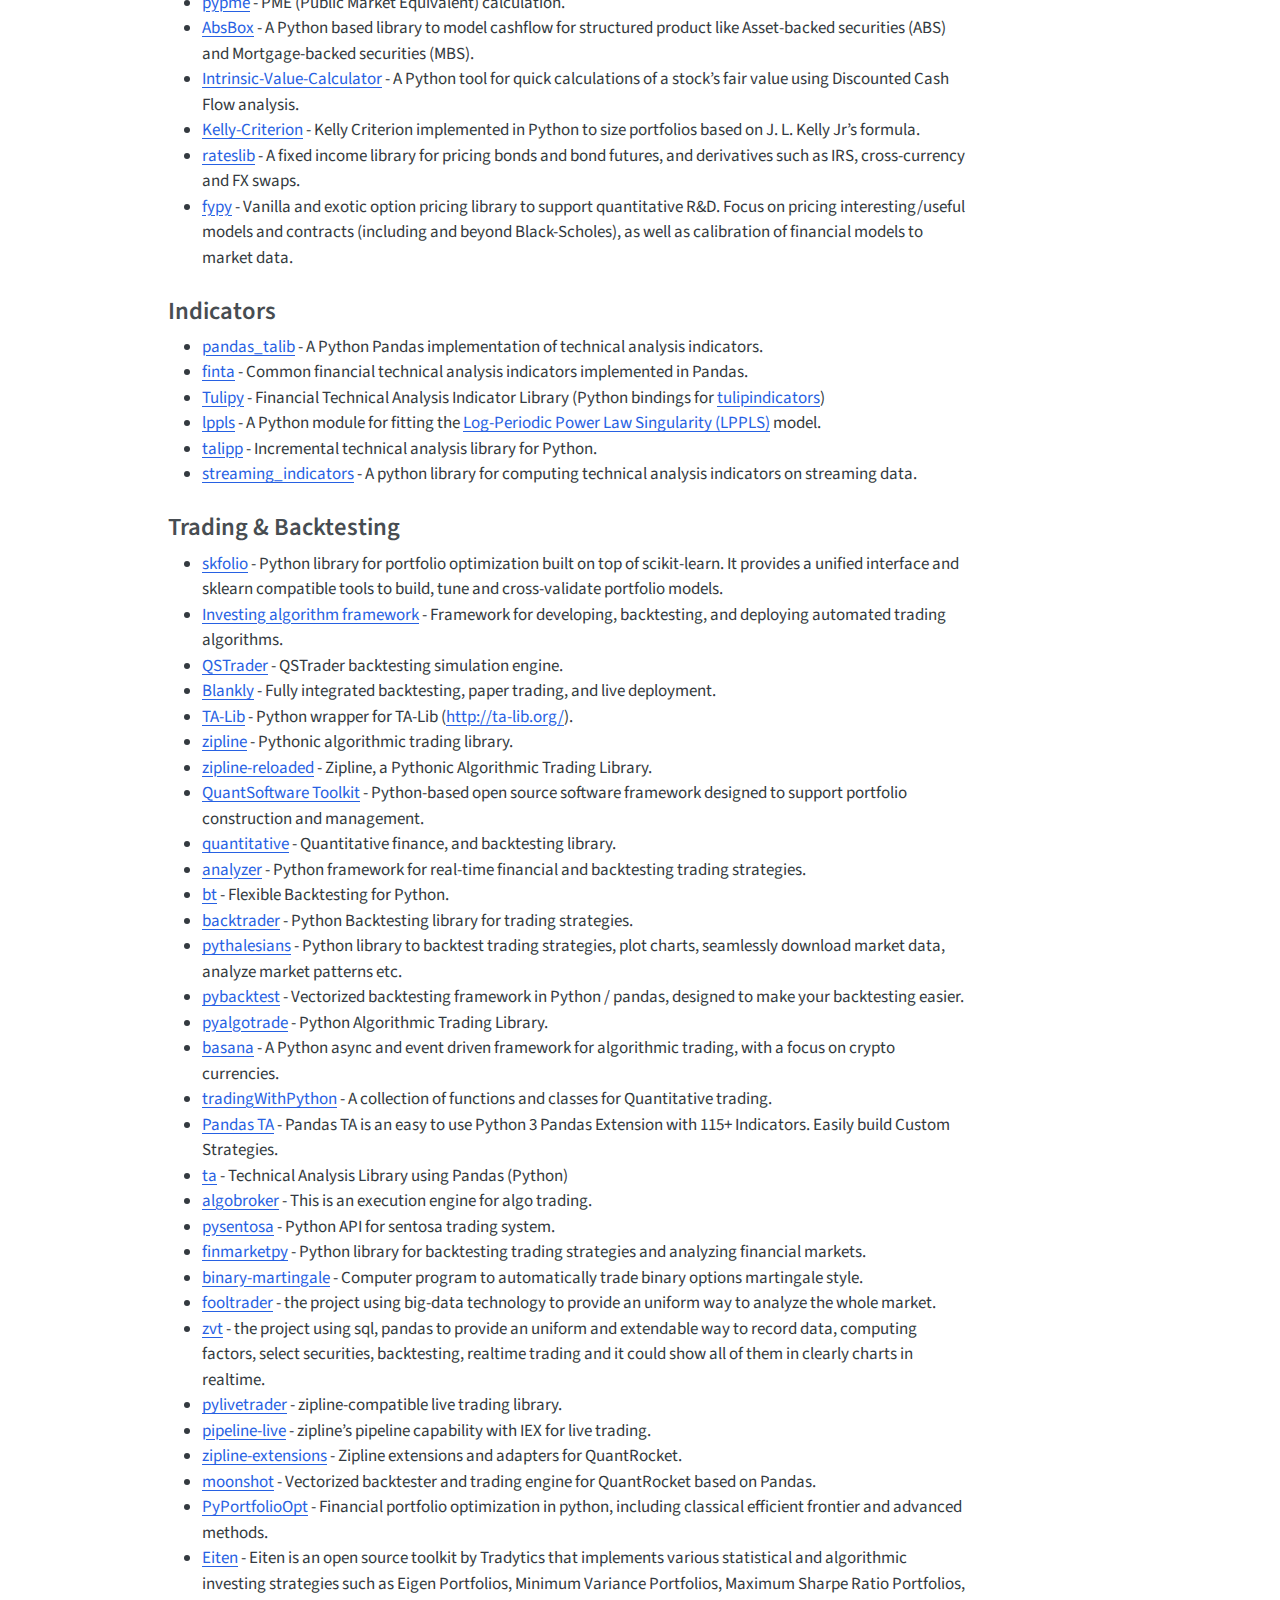
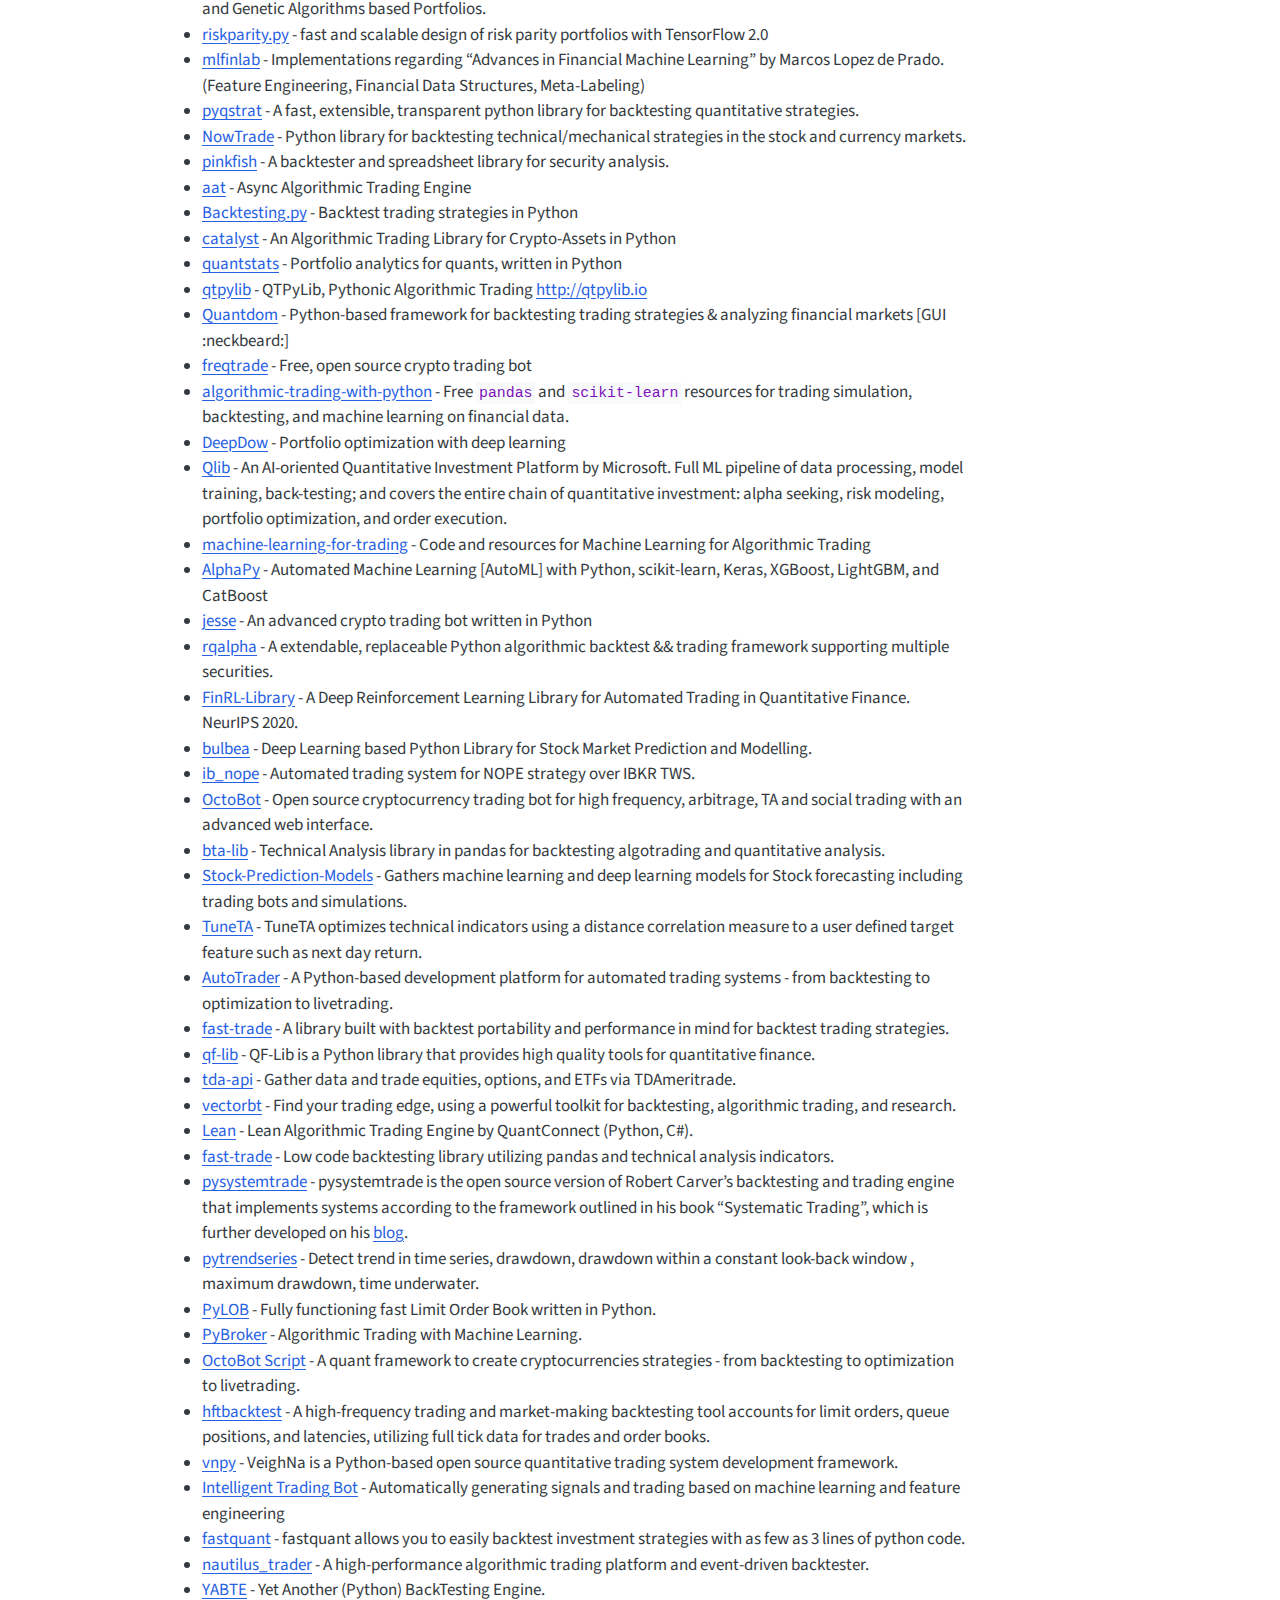
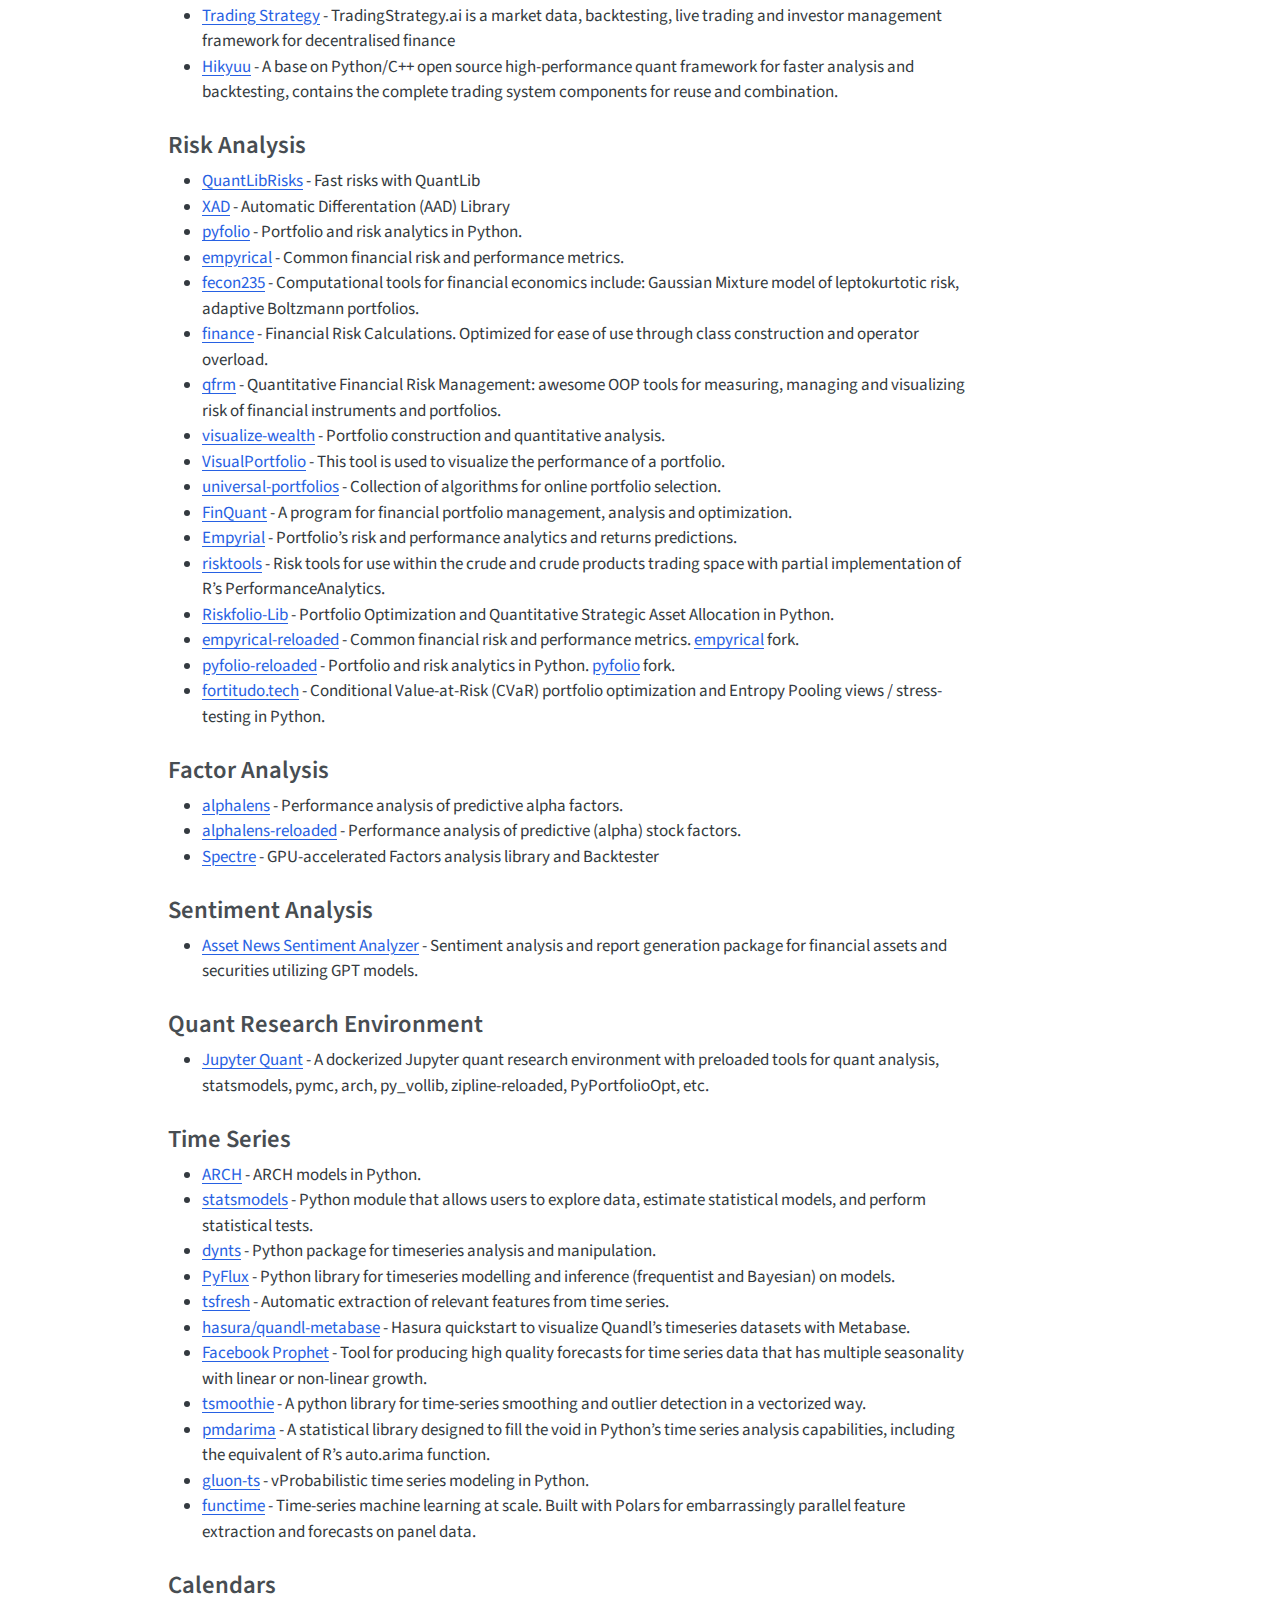
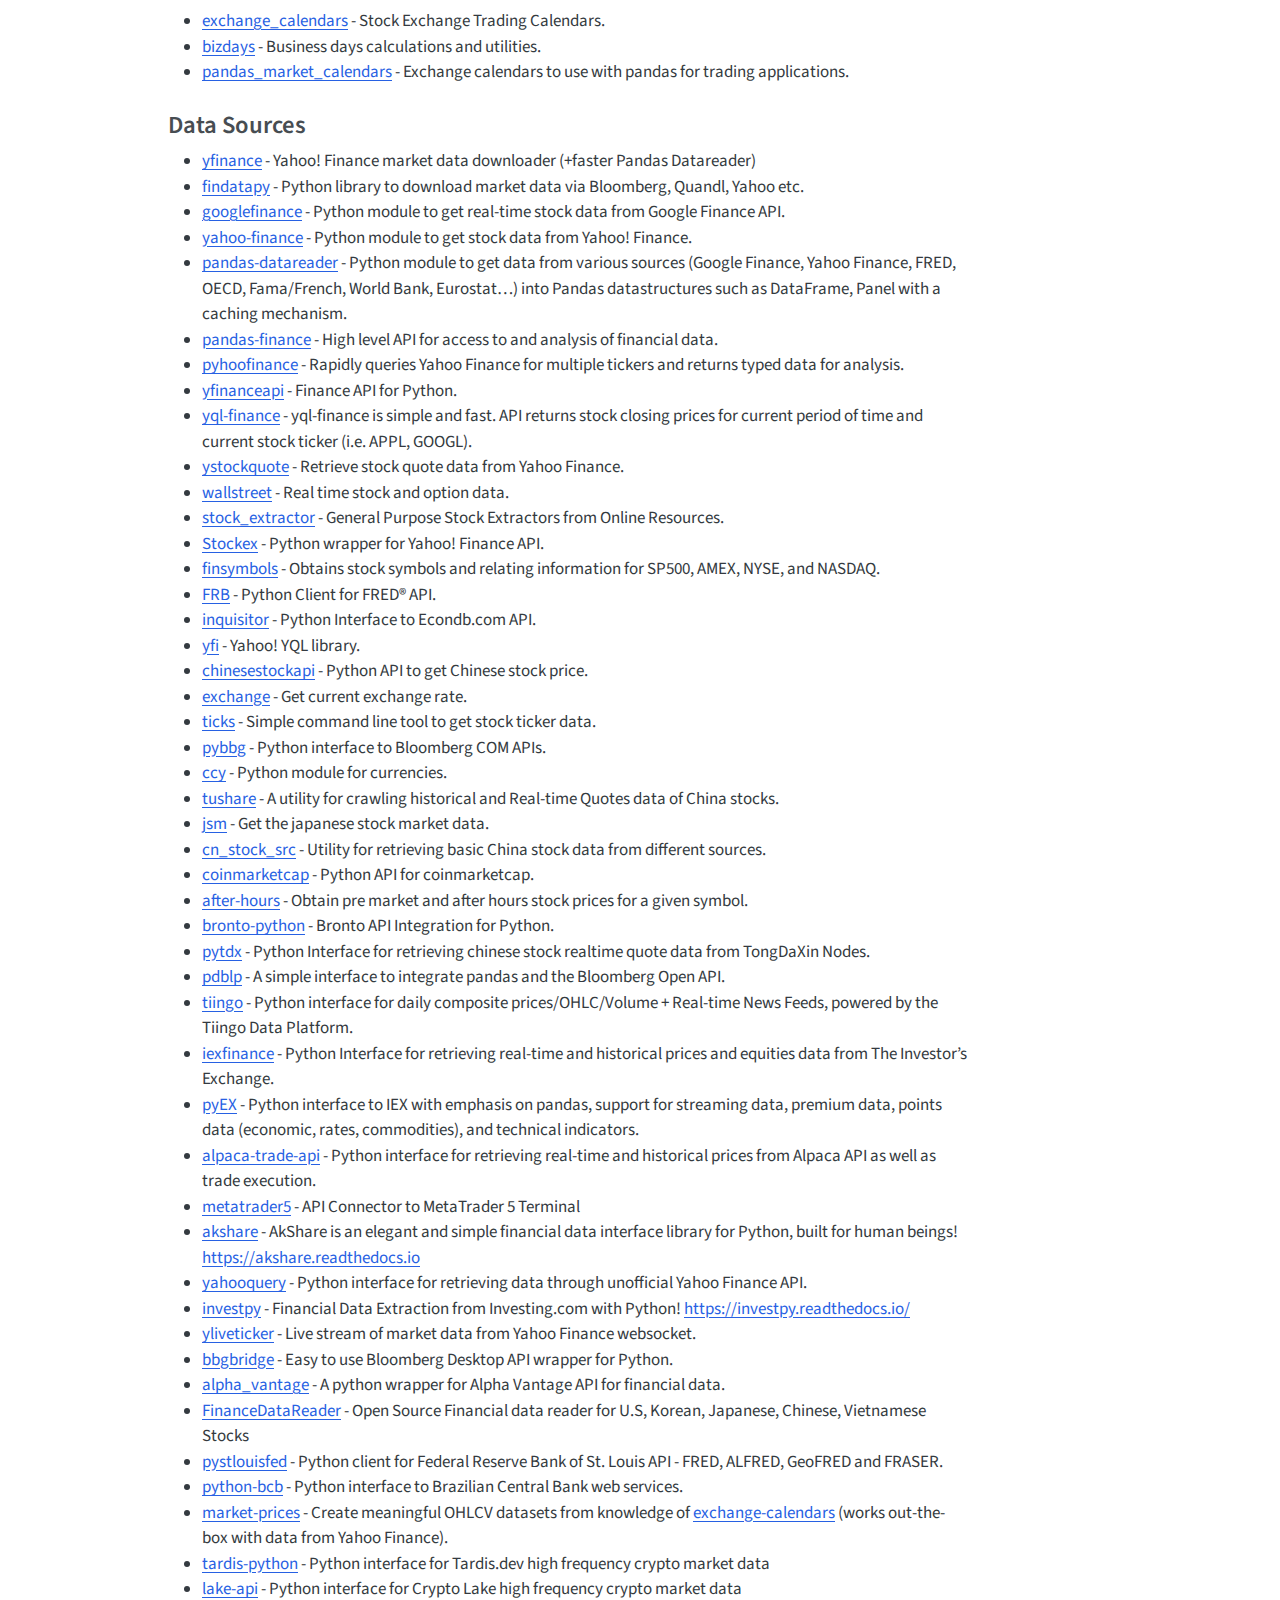
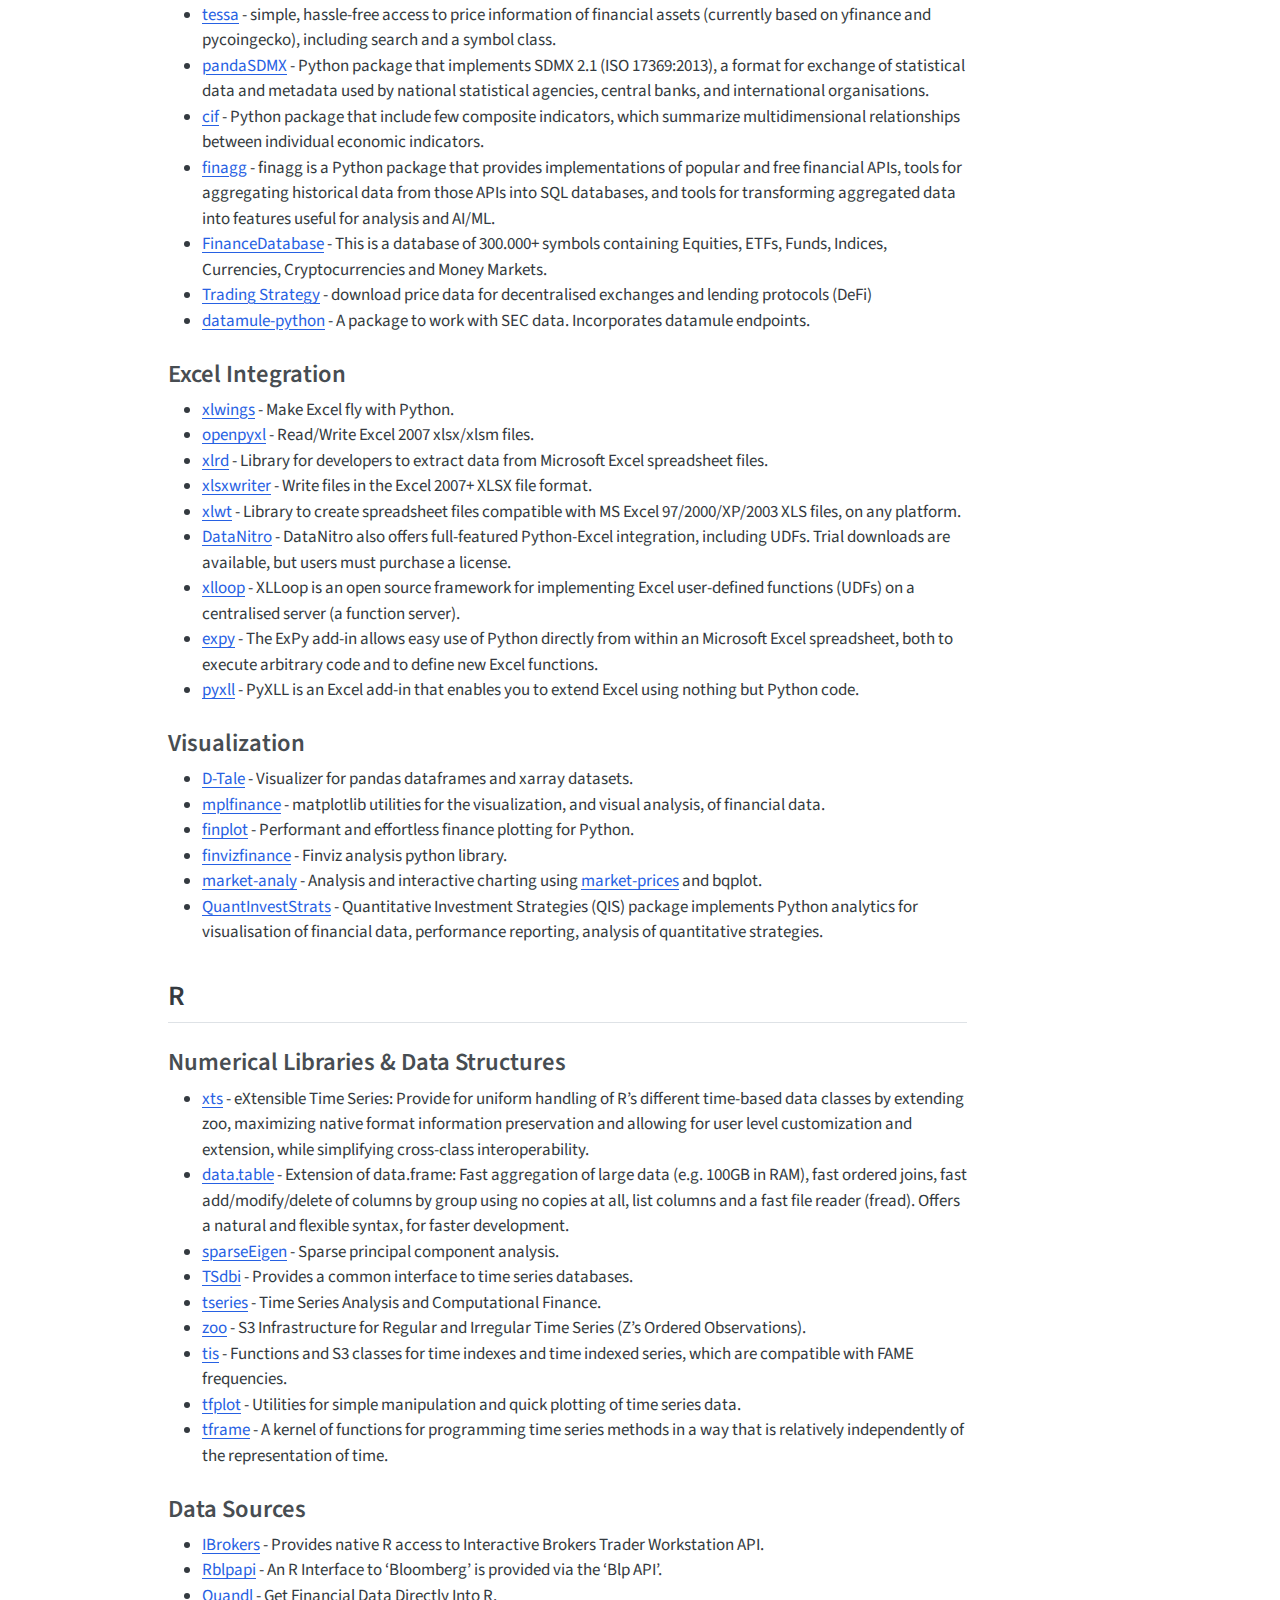
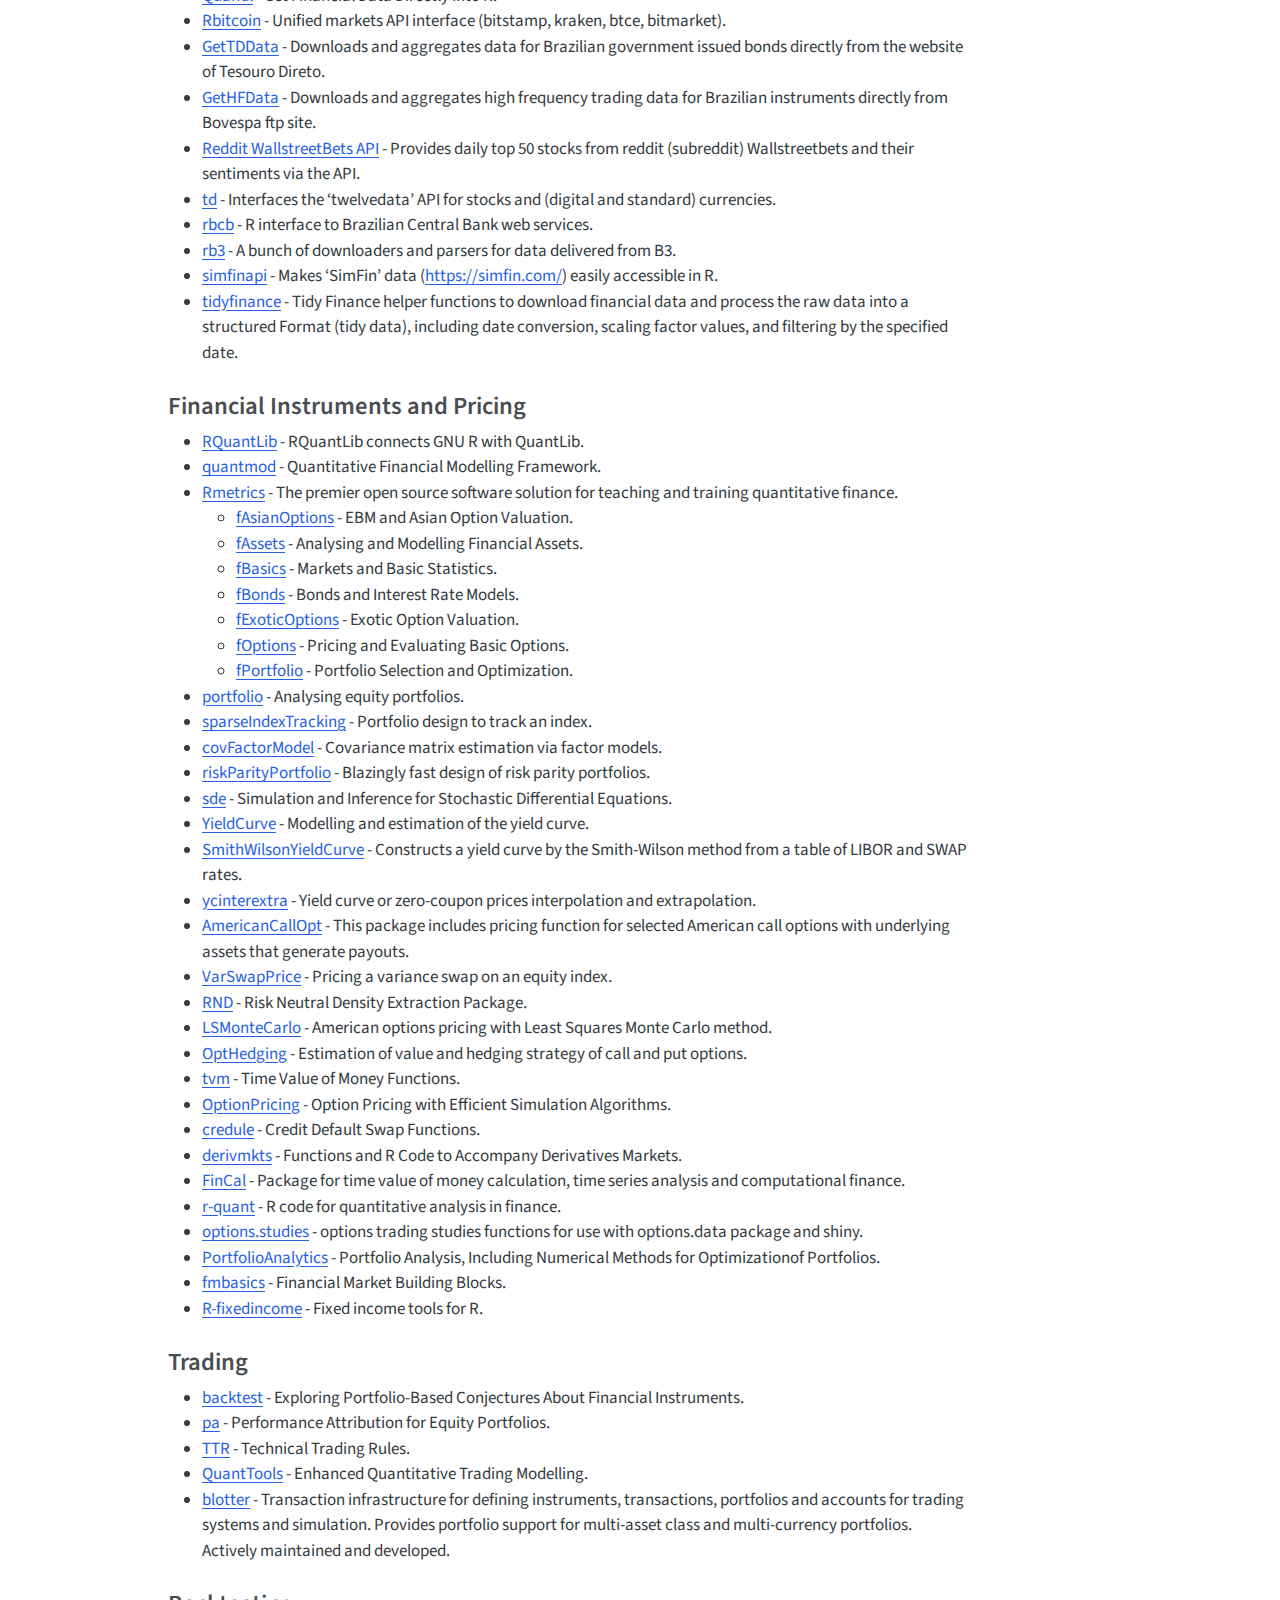
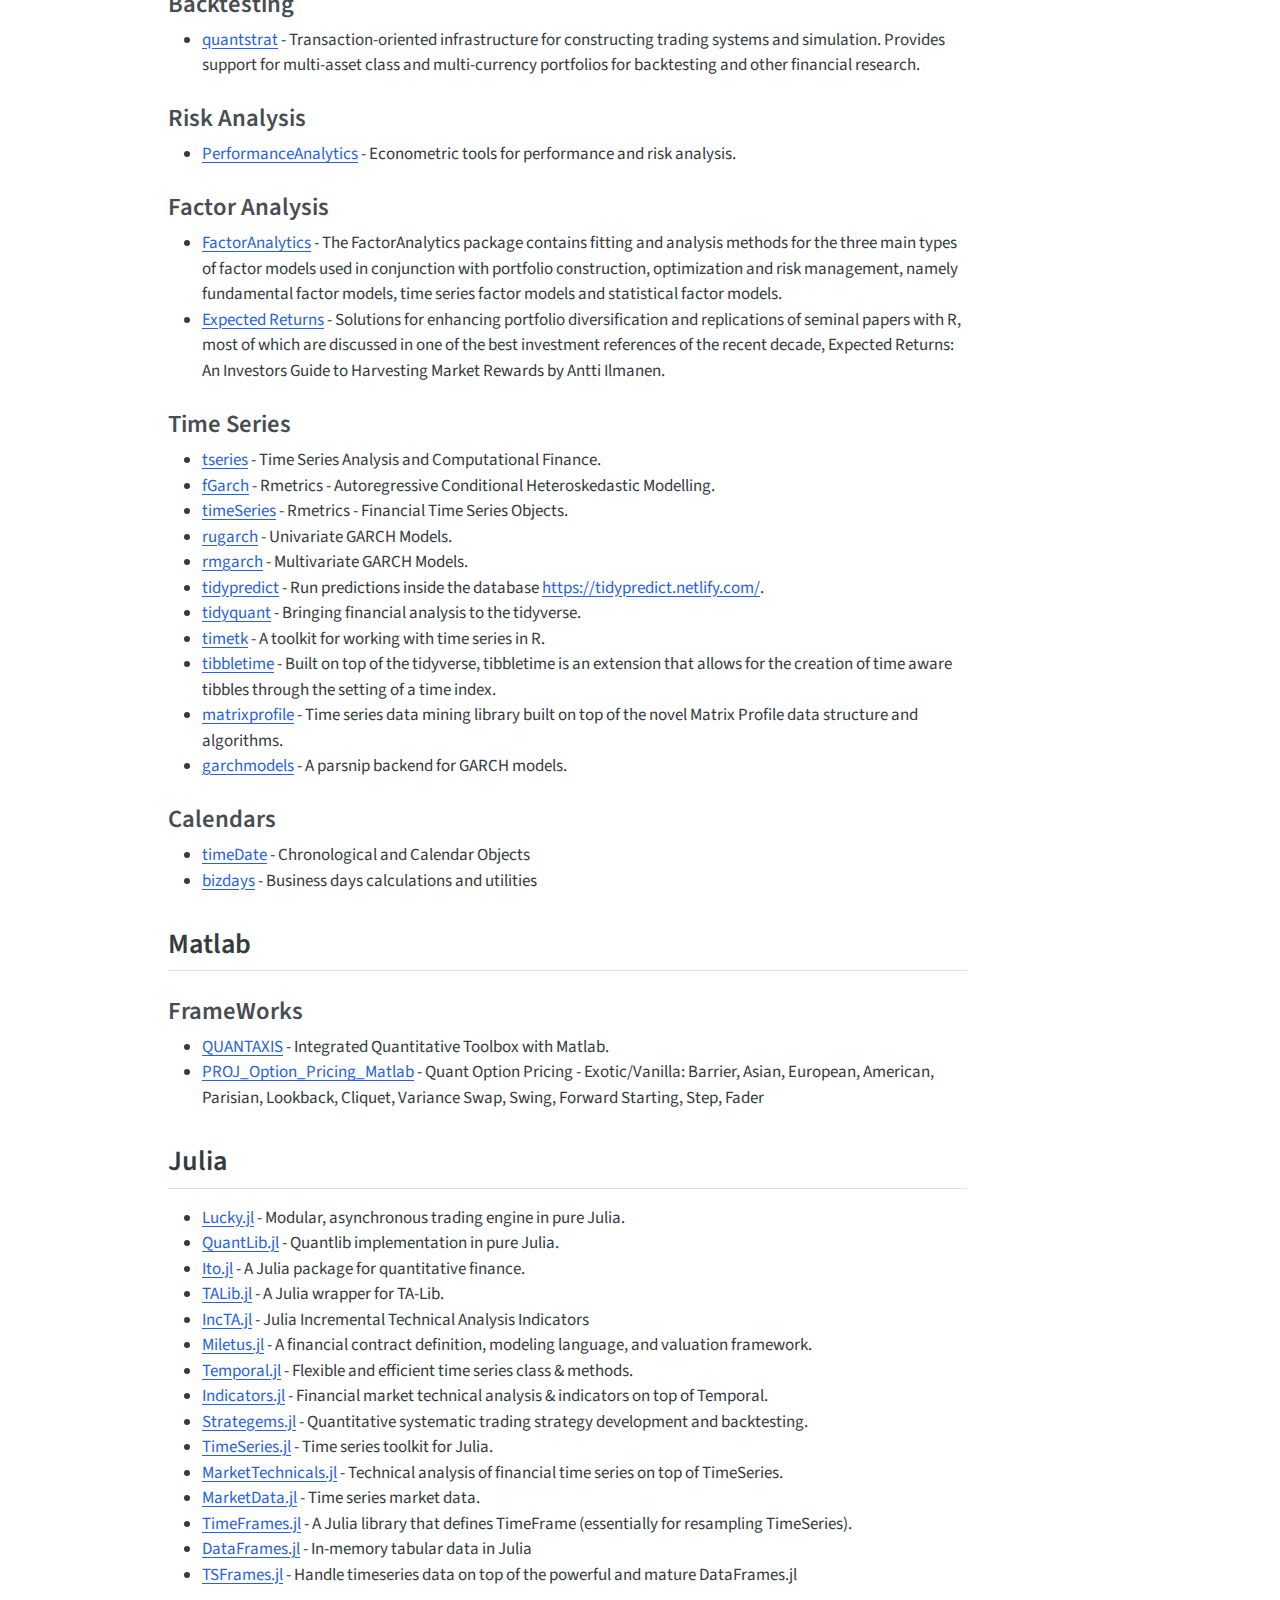
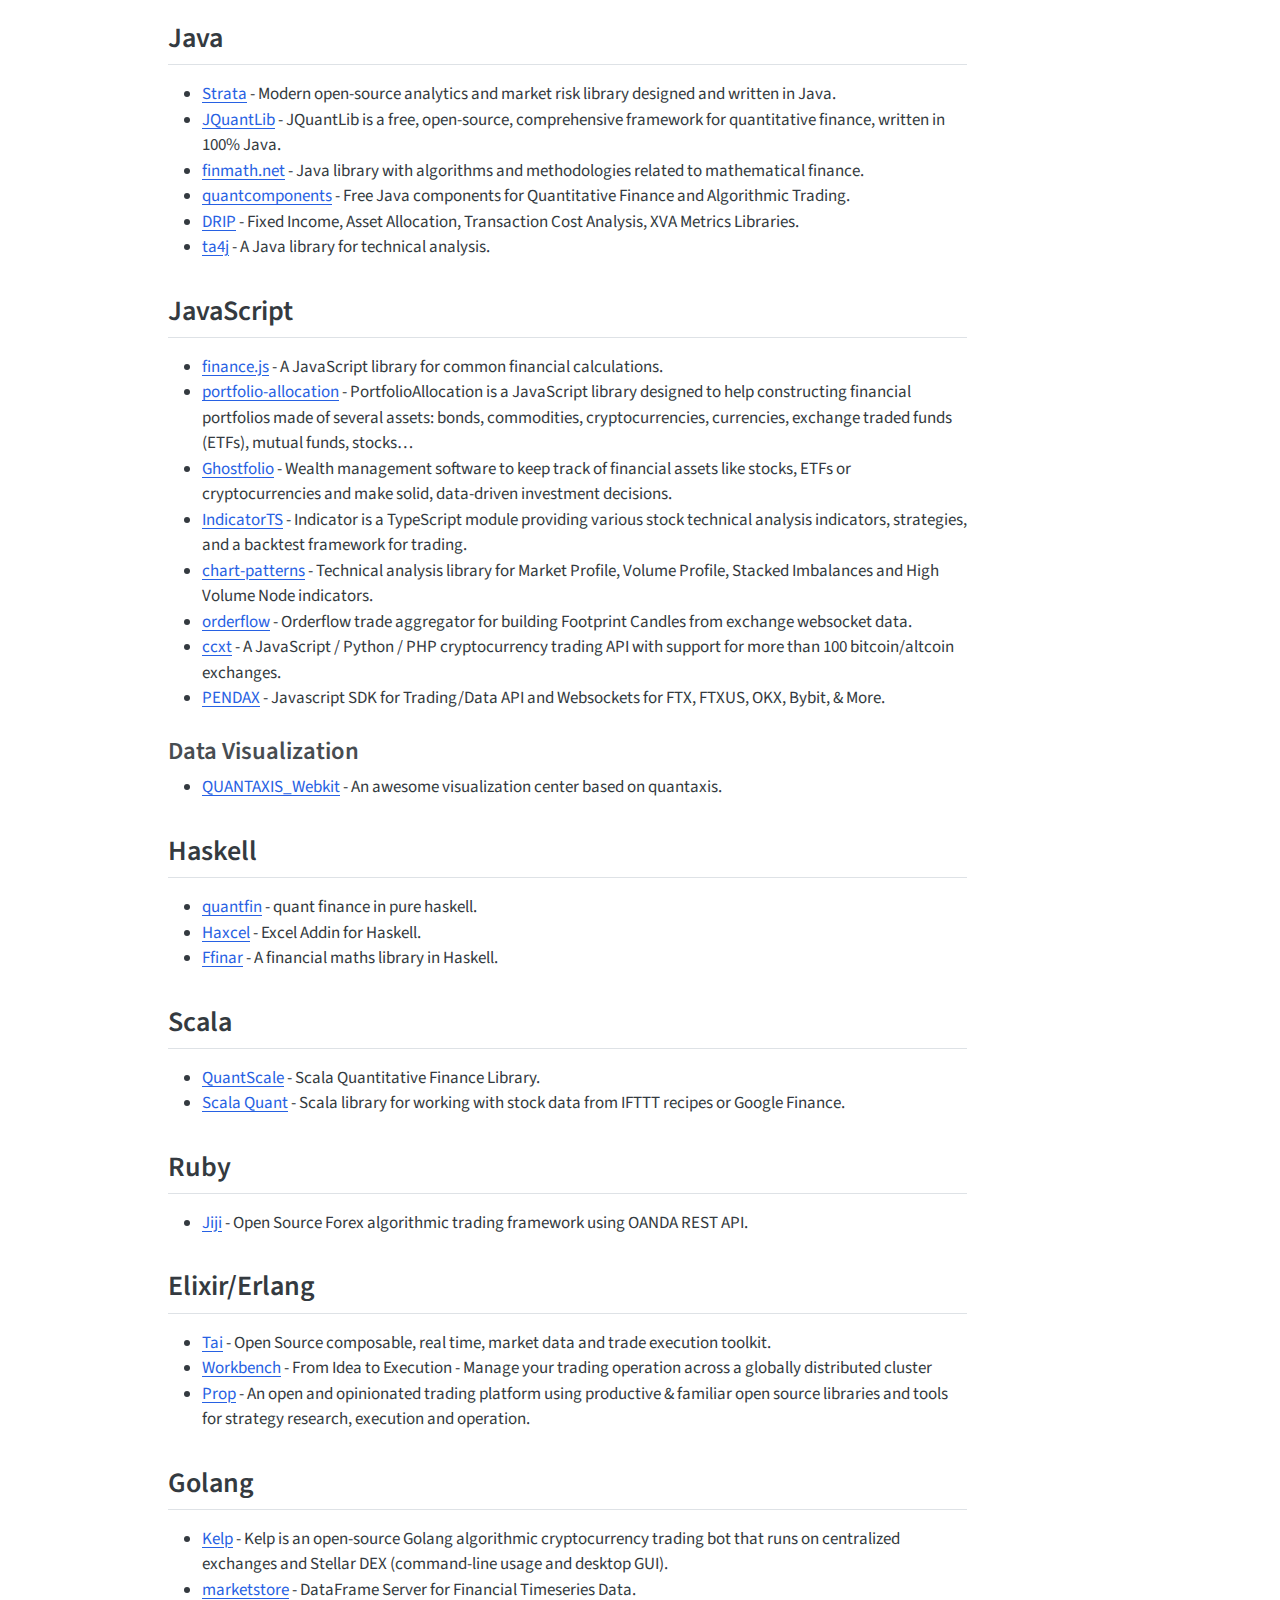
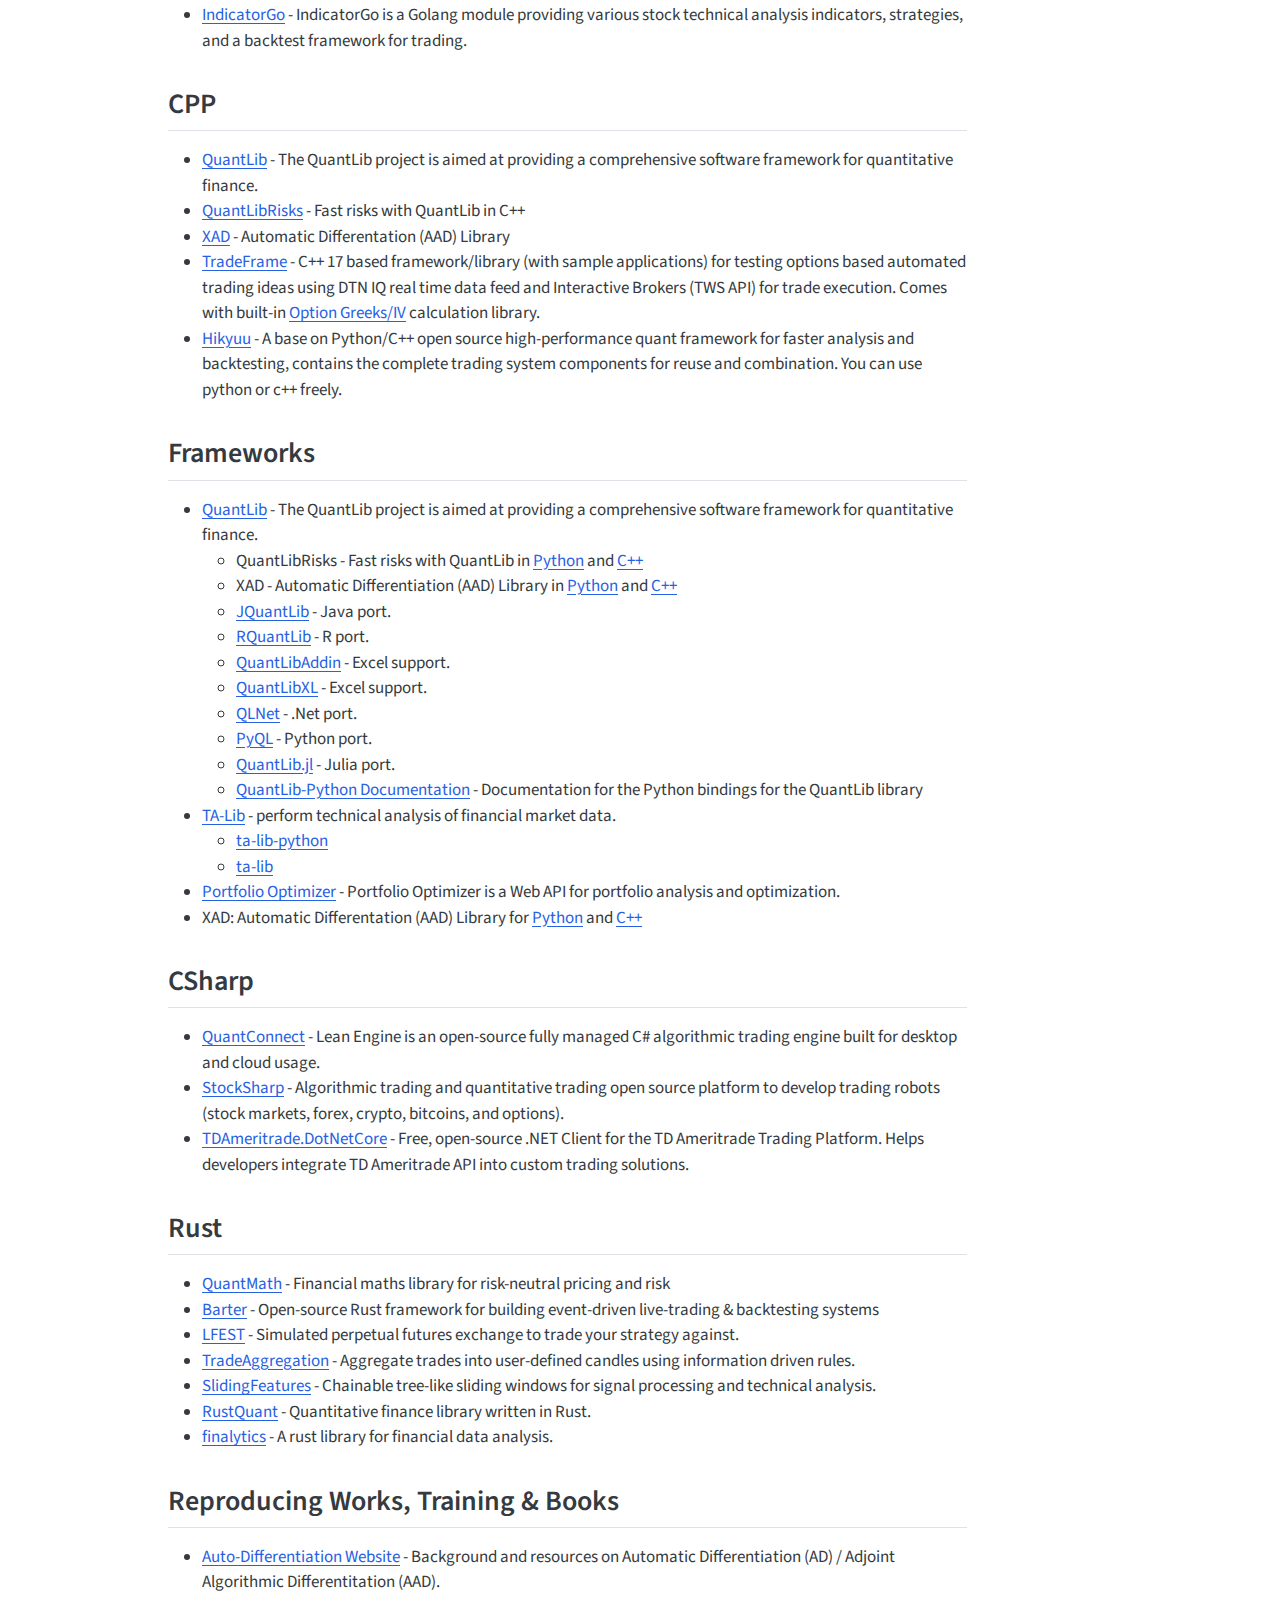
==== commit 28a23d69: "deploy: 67b24bb78304c721ed42ea9e26a64326c5140185" ====
--- a/index.html
+++ b/index.html
@@ -186,7 +186,7 @@
     <div>
     <div class="quarto-title-meta-heading">Modified</div>
     <div class="quarto-title-meta-contents">
-      <p class="date-modified">April 8, 2025</p>
+      <p class="date-modified">April 9, 2025</p>
     </div>
   </div>
     
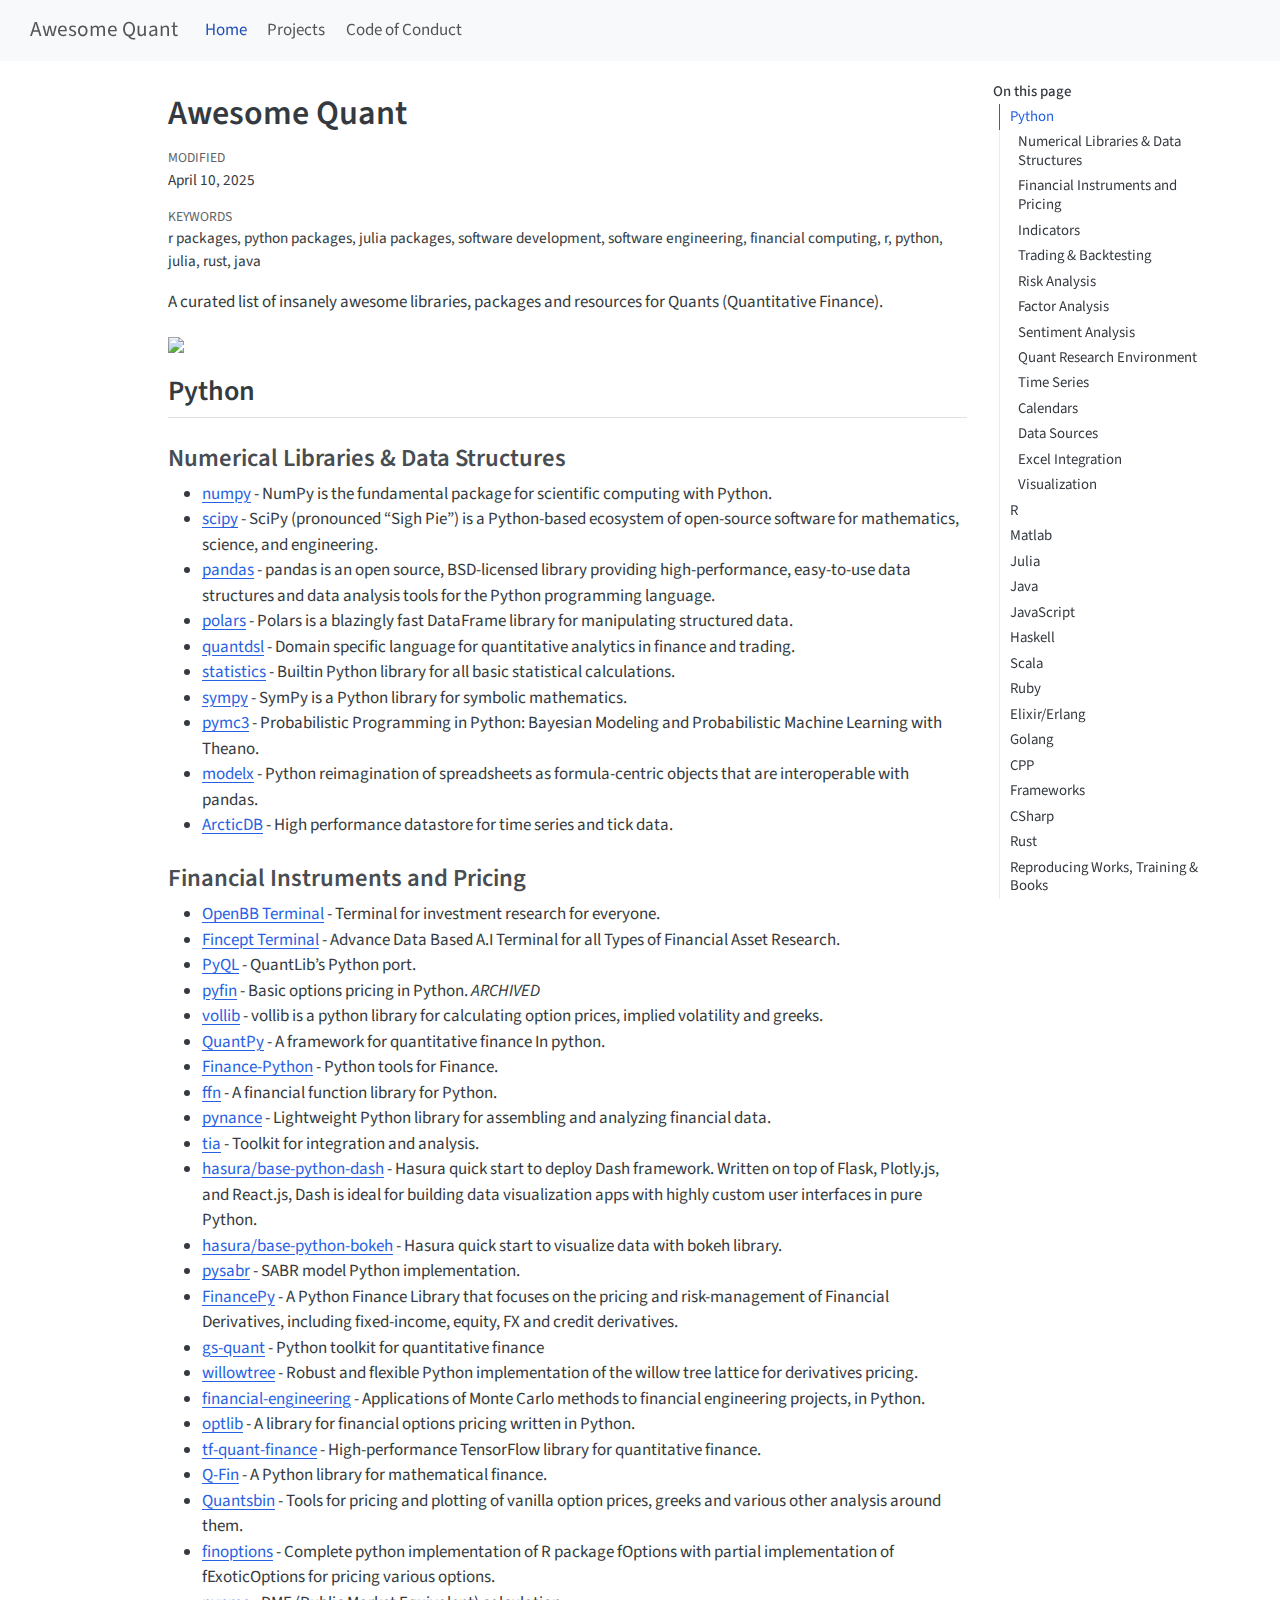
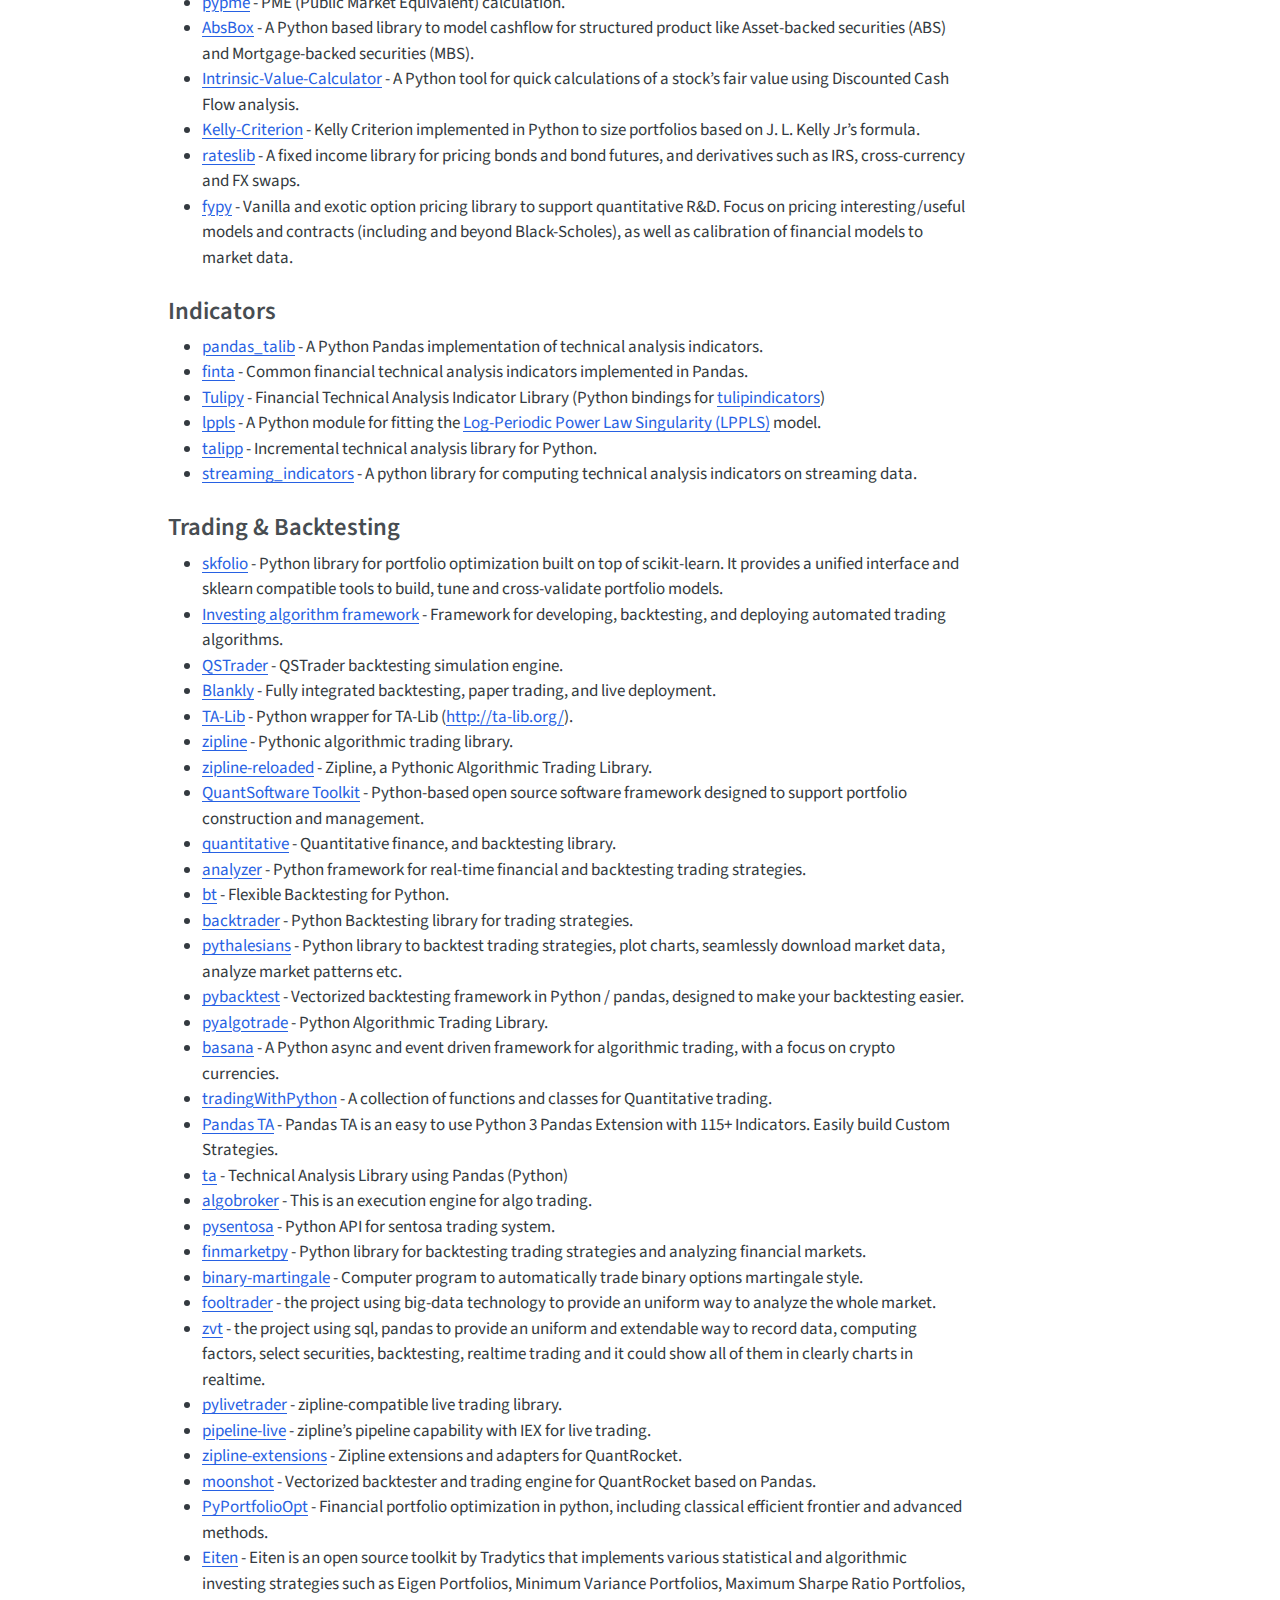
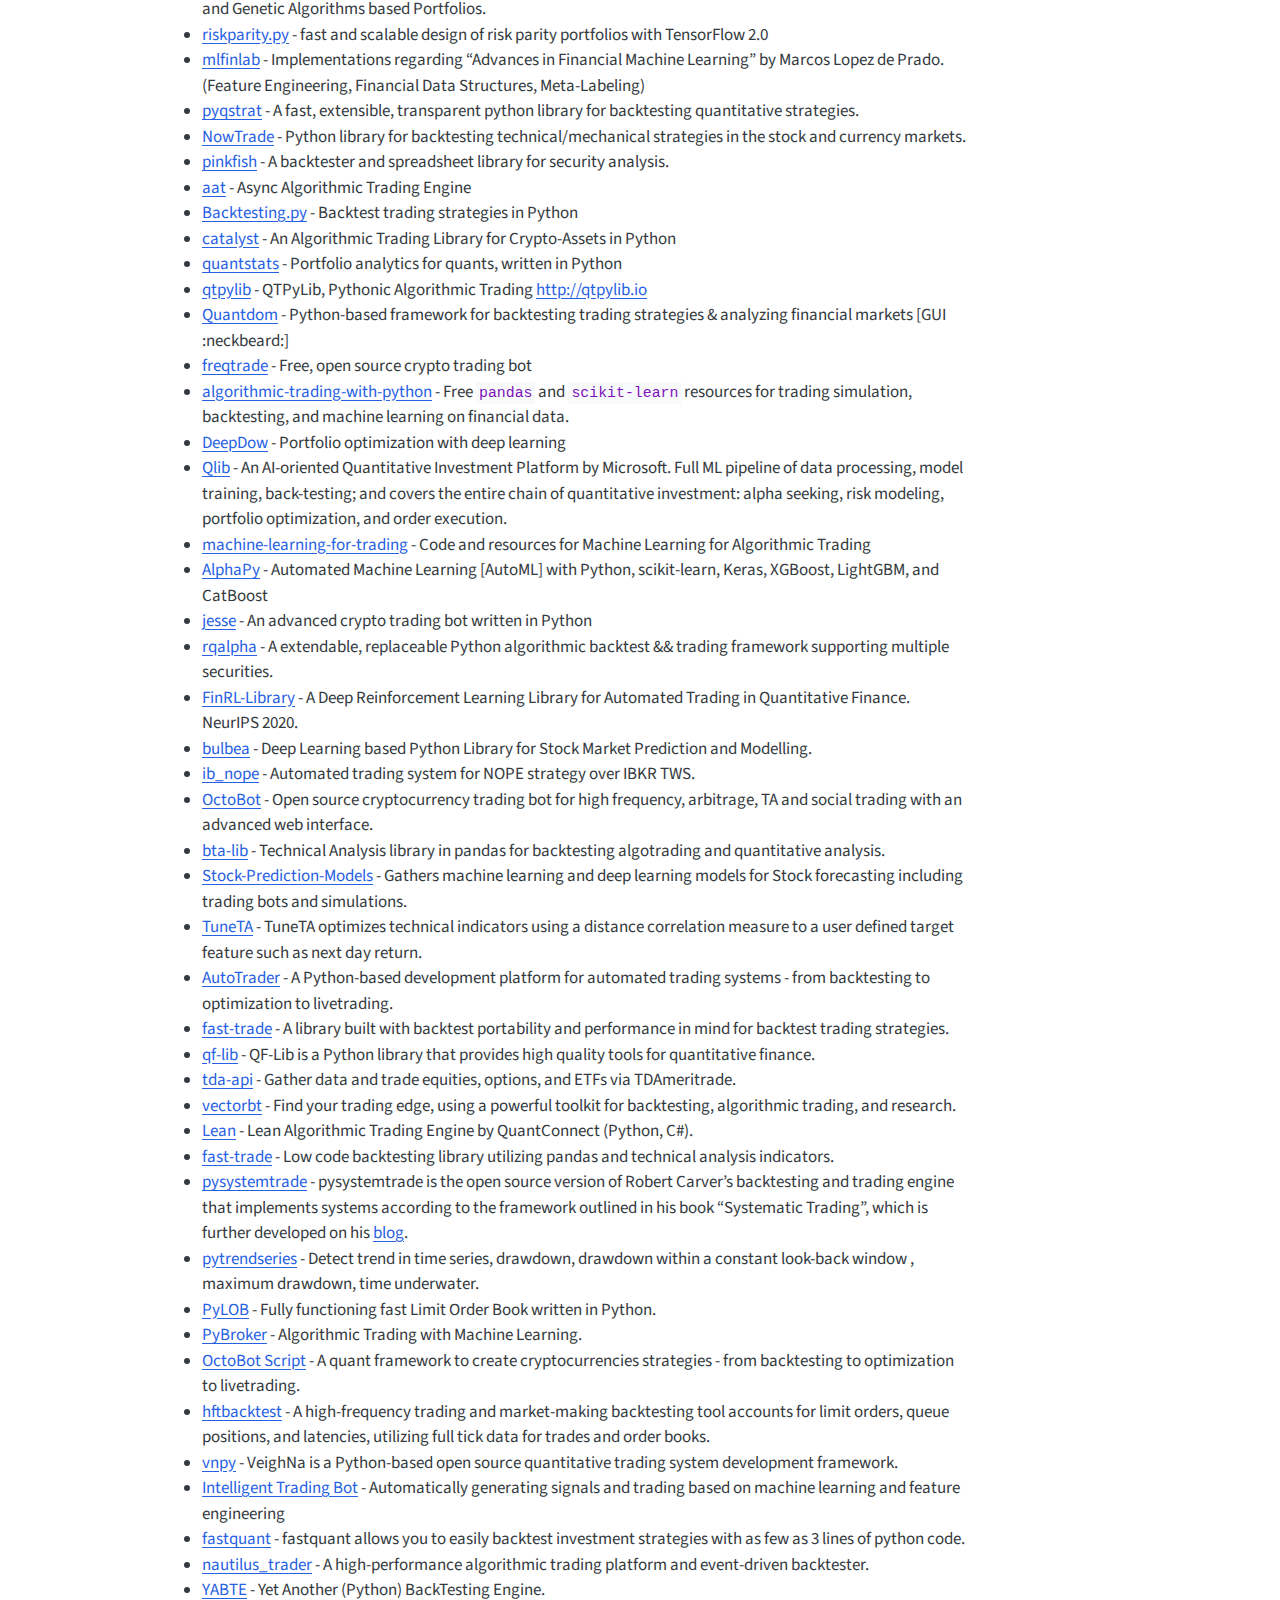
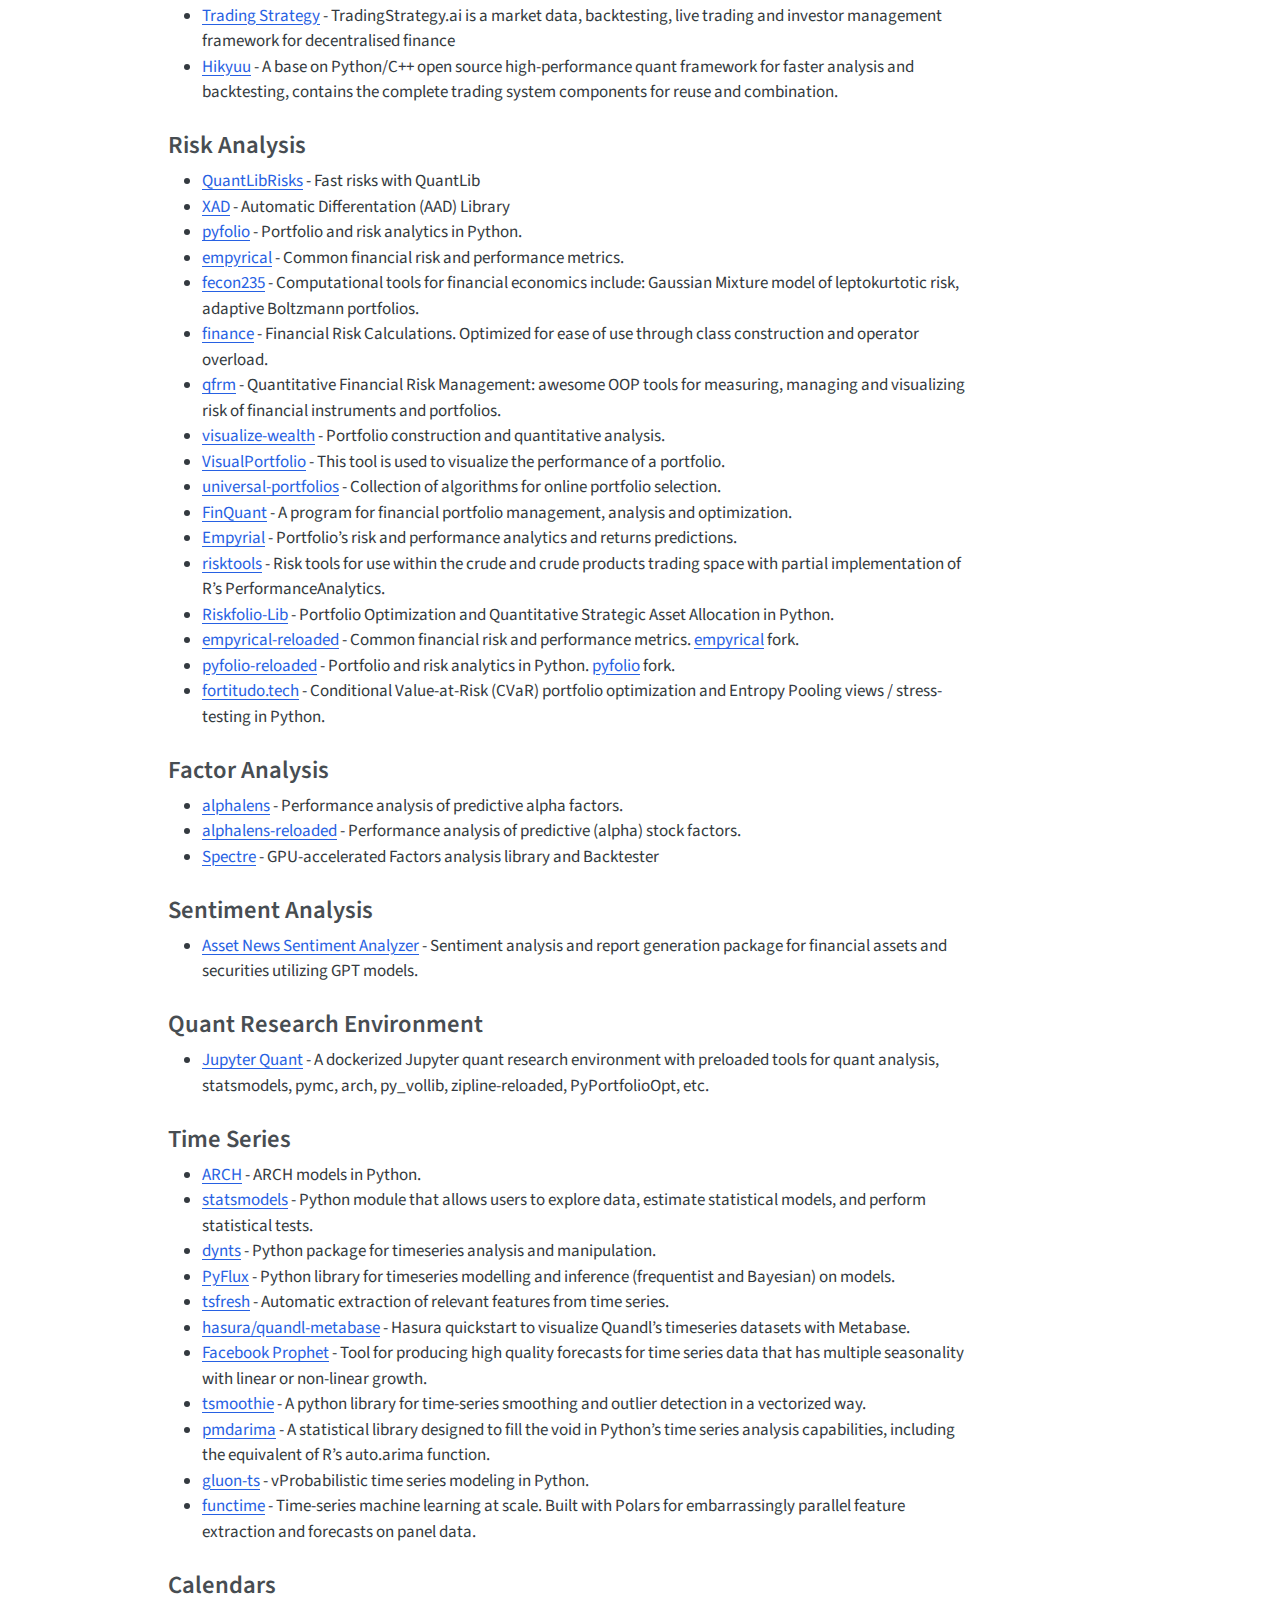
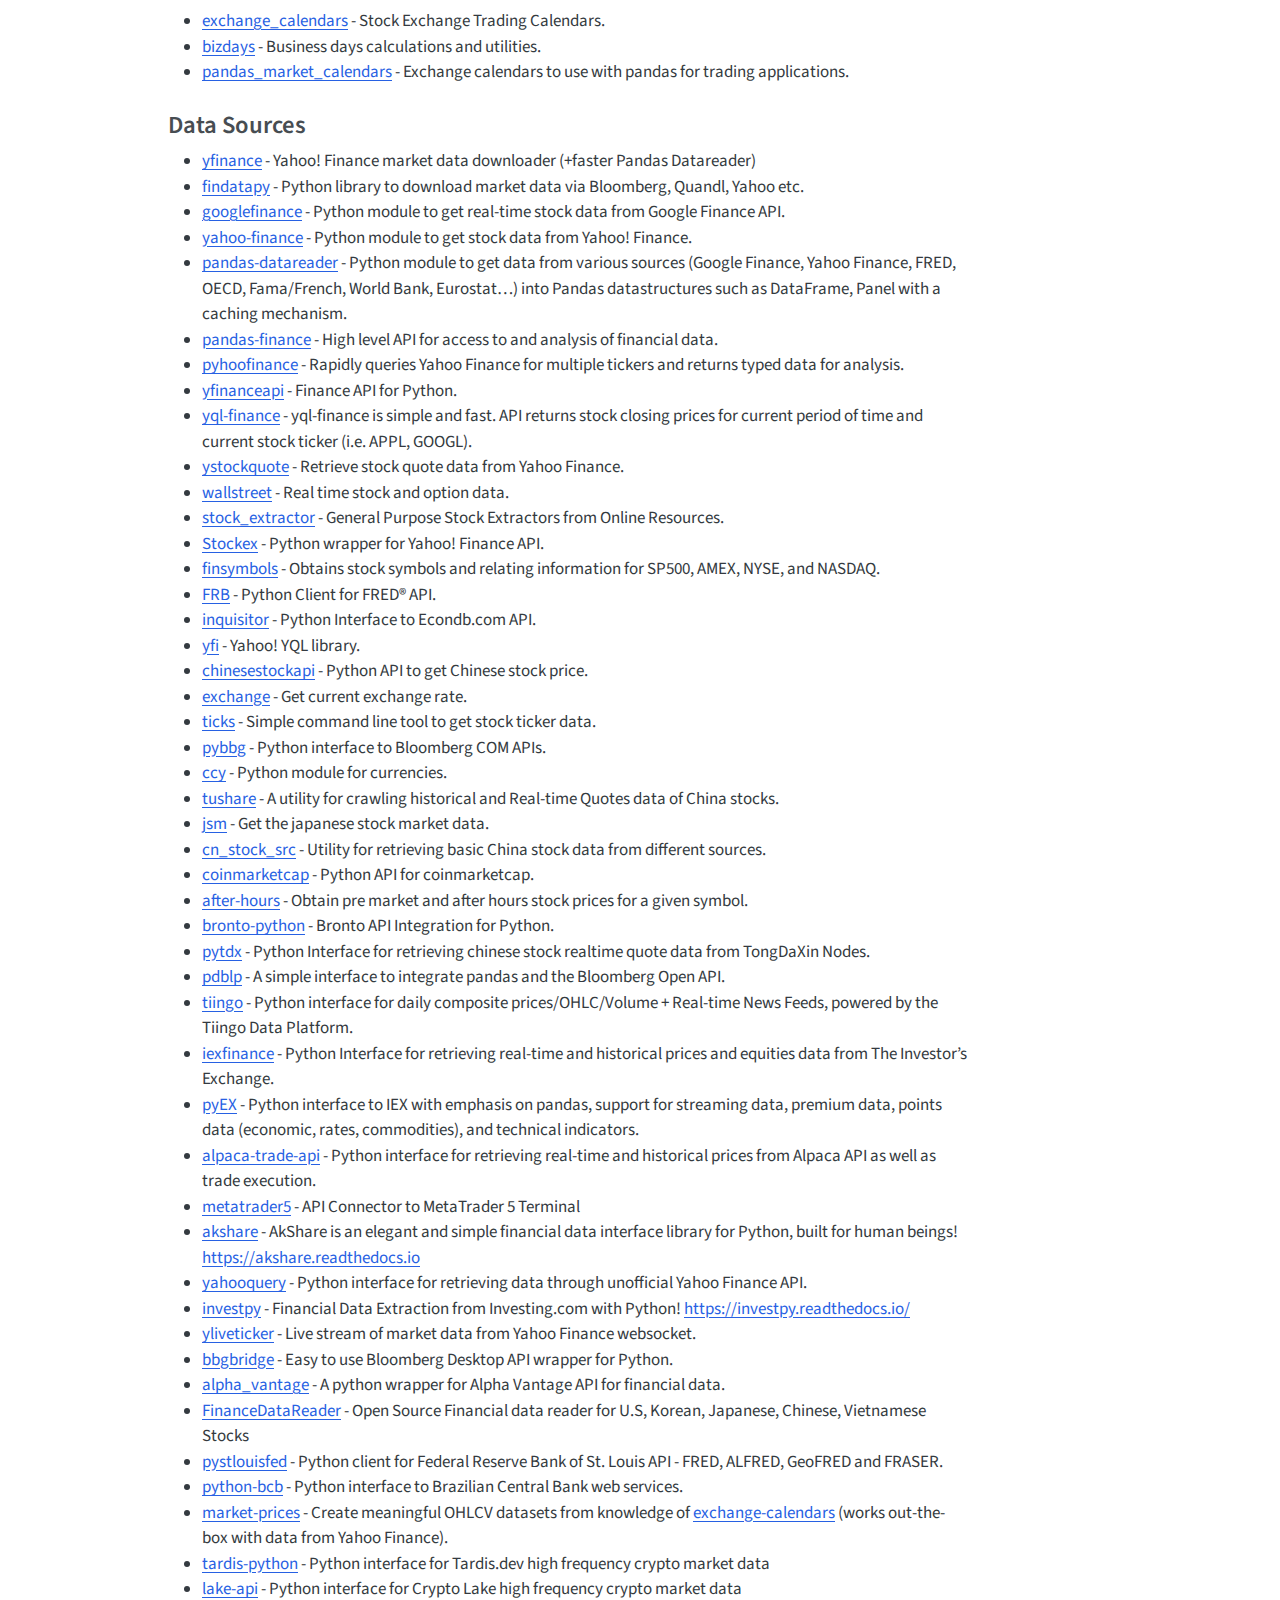
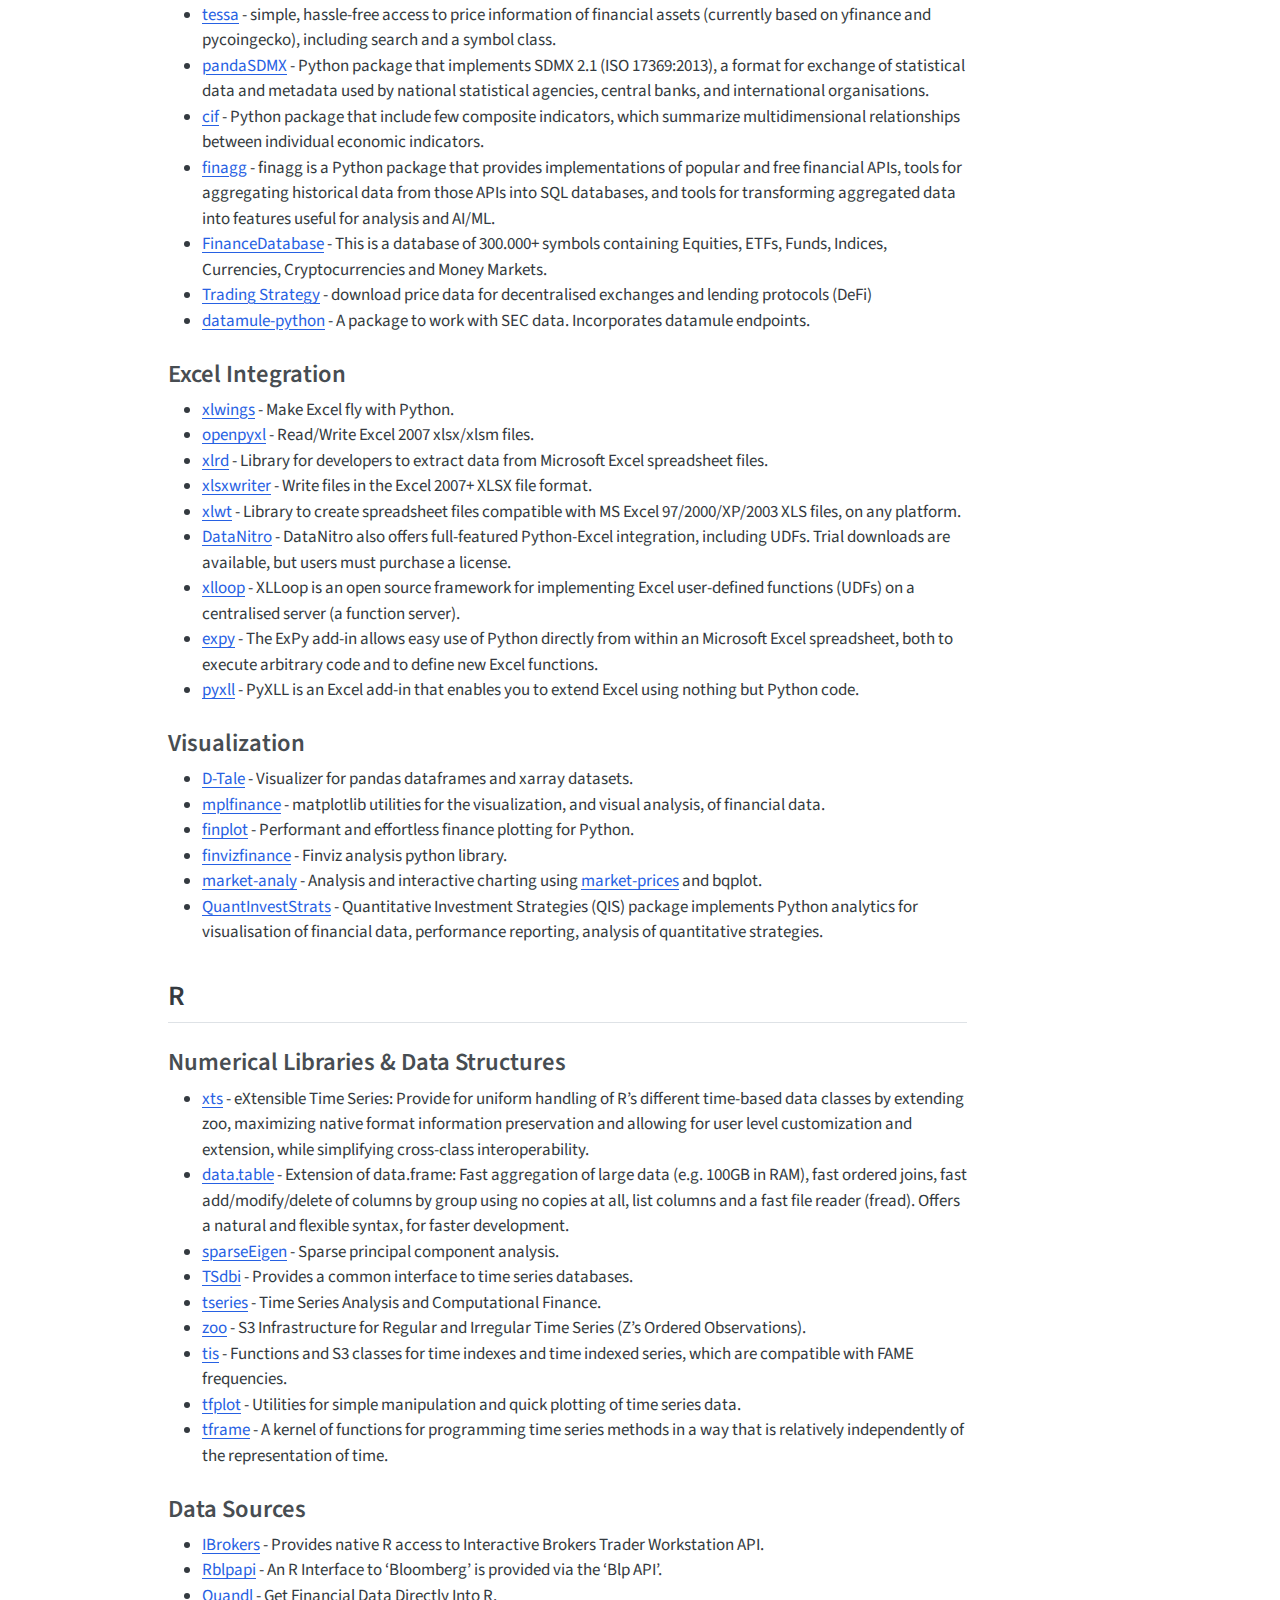
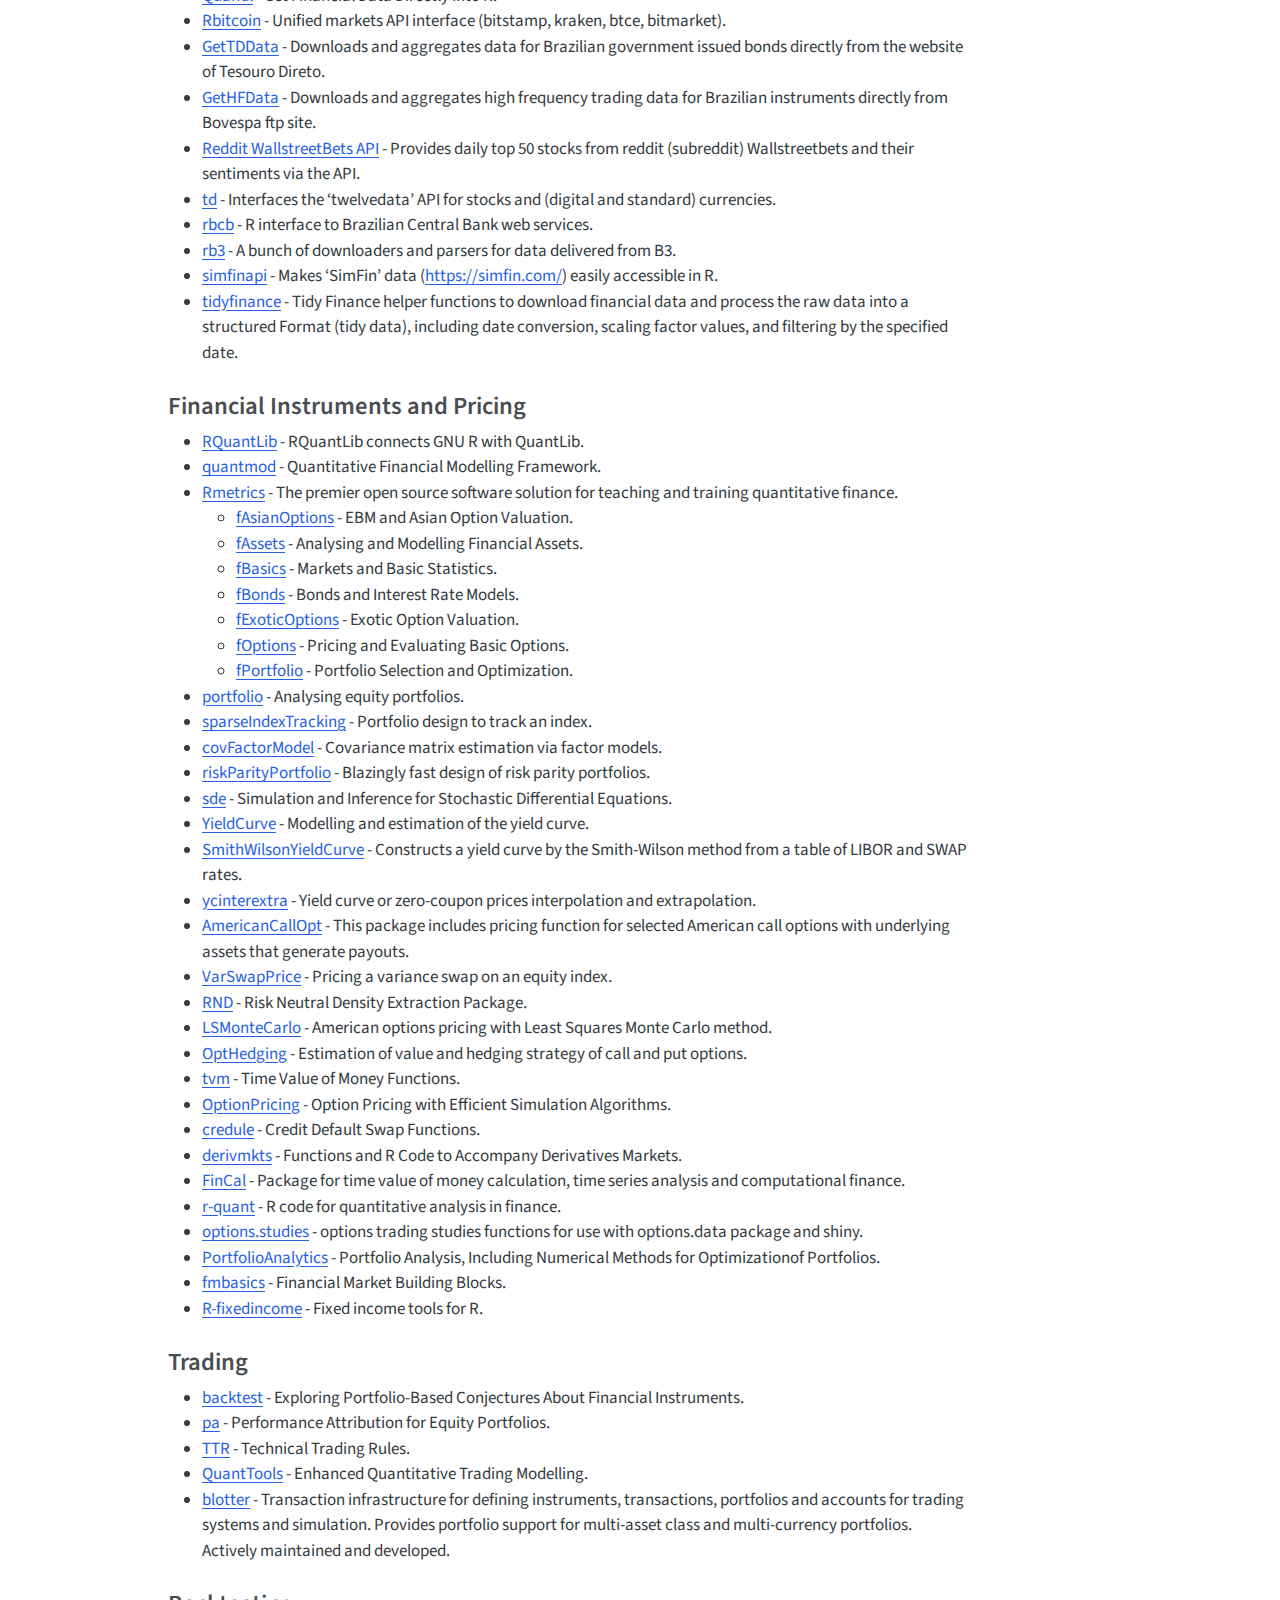
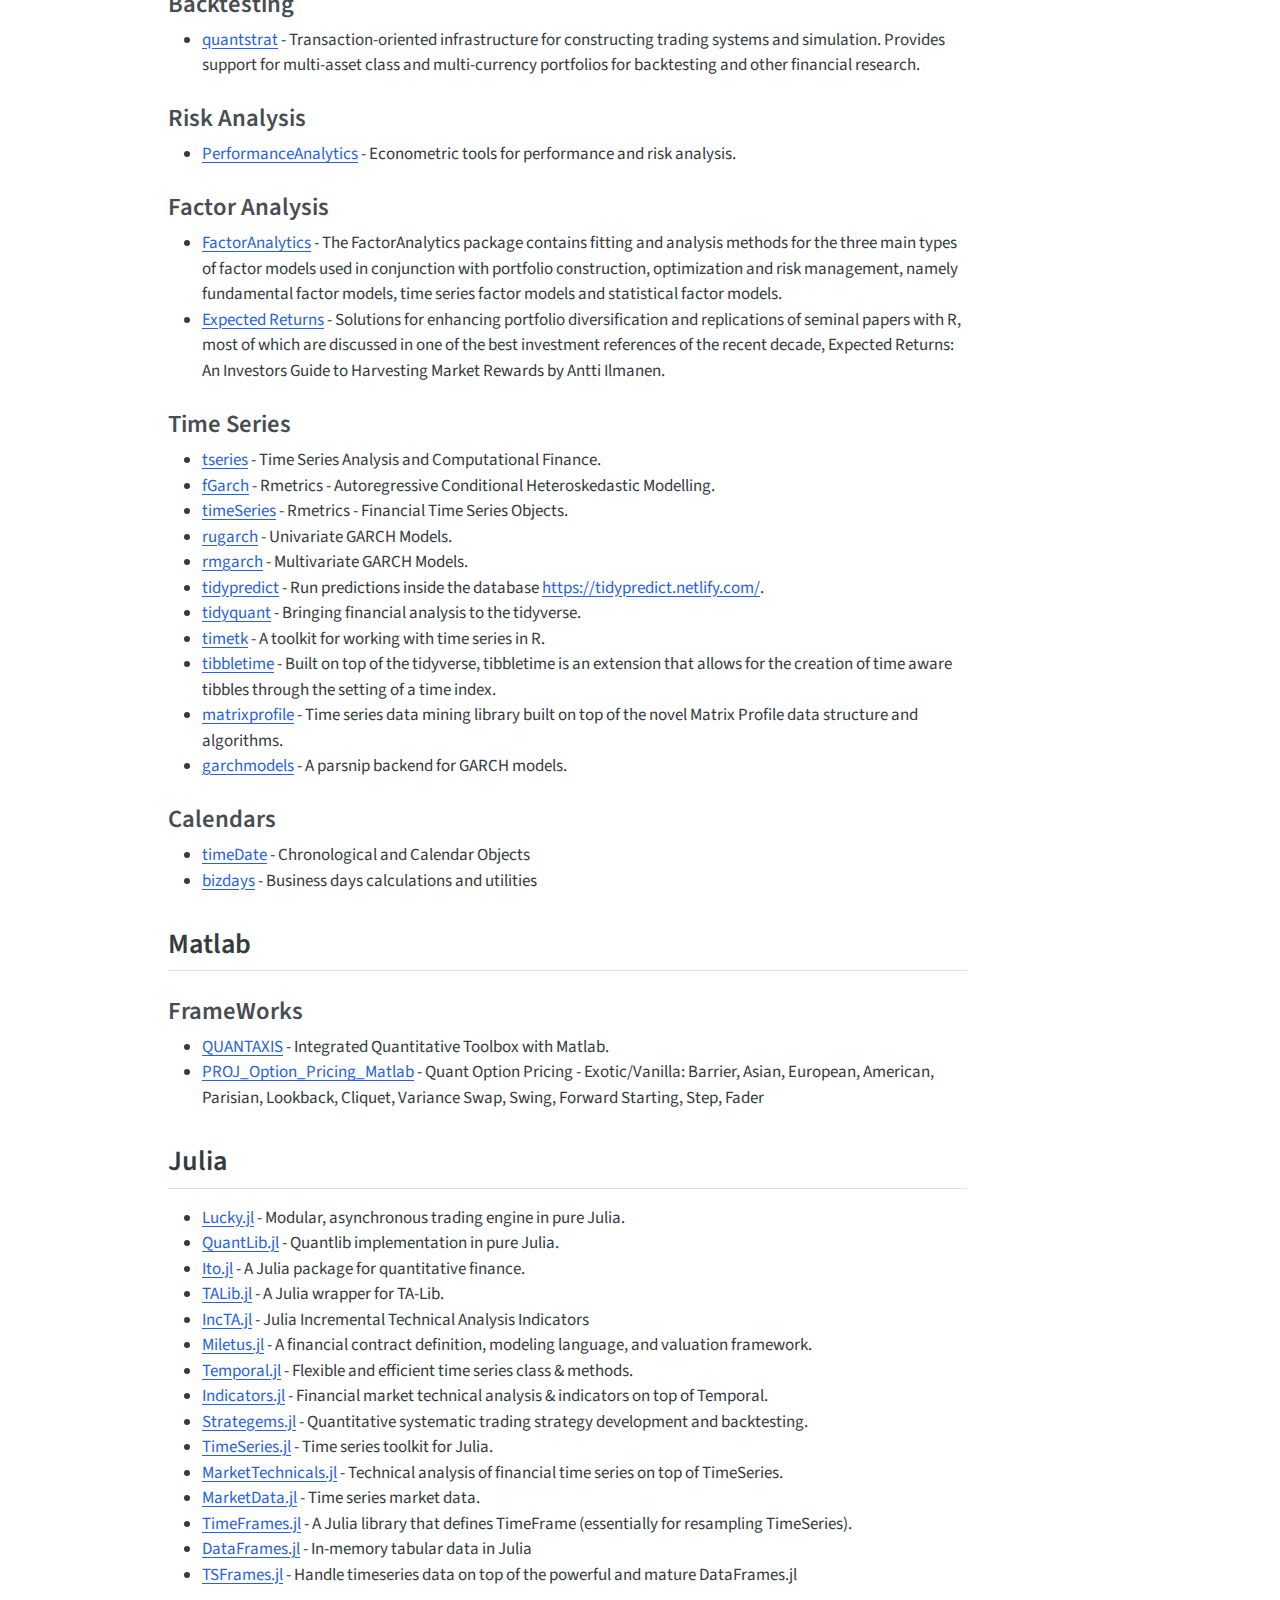
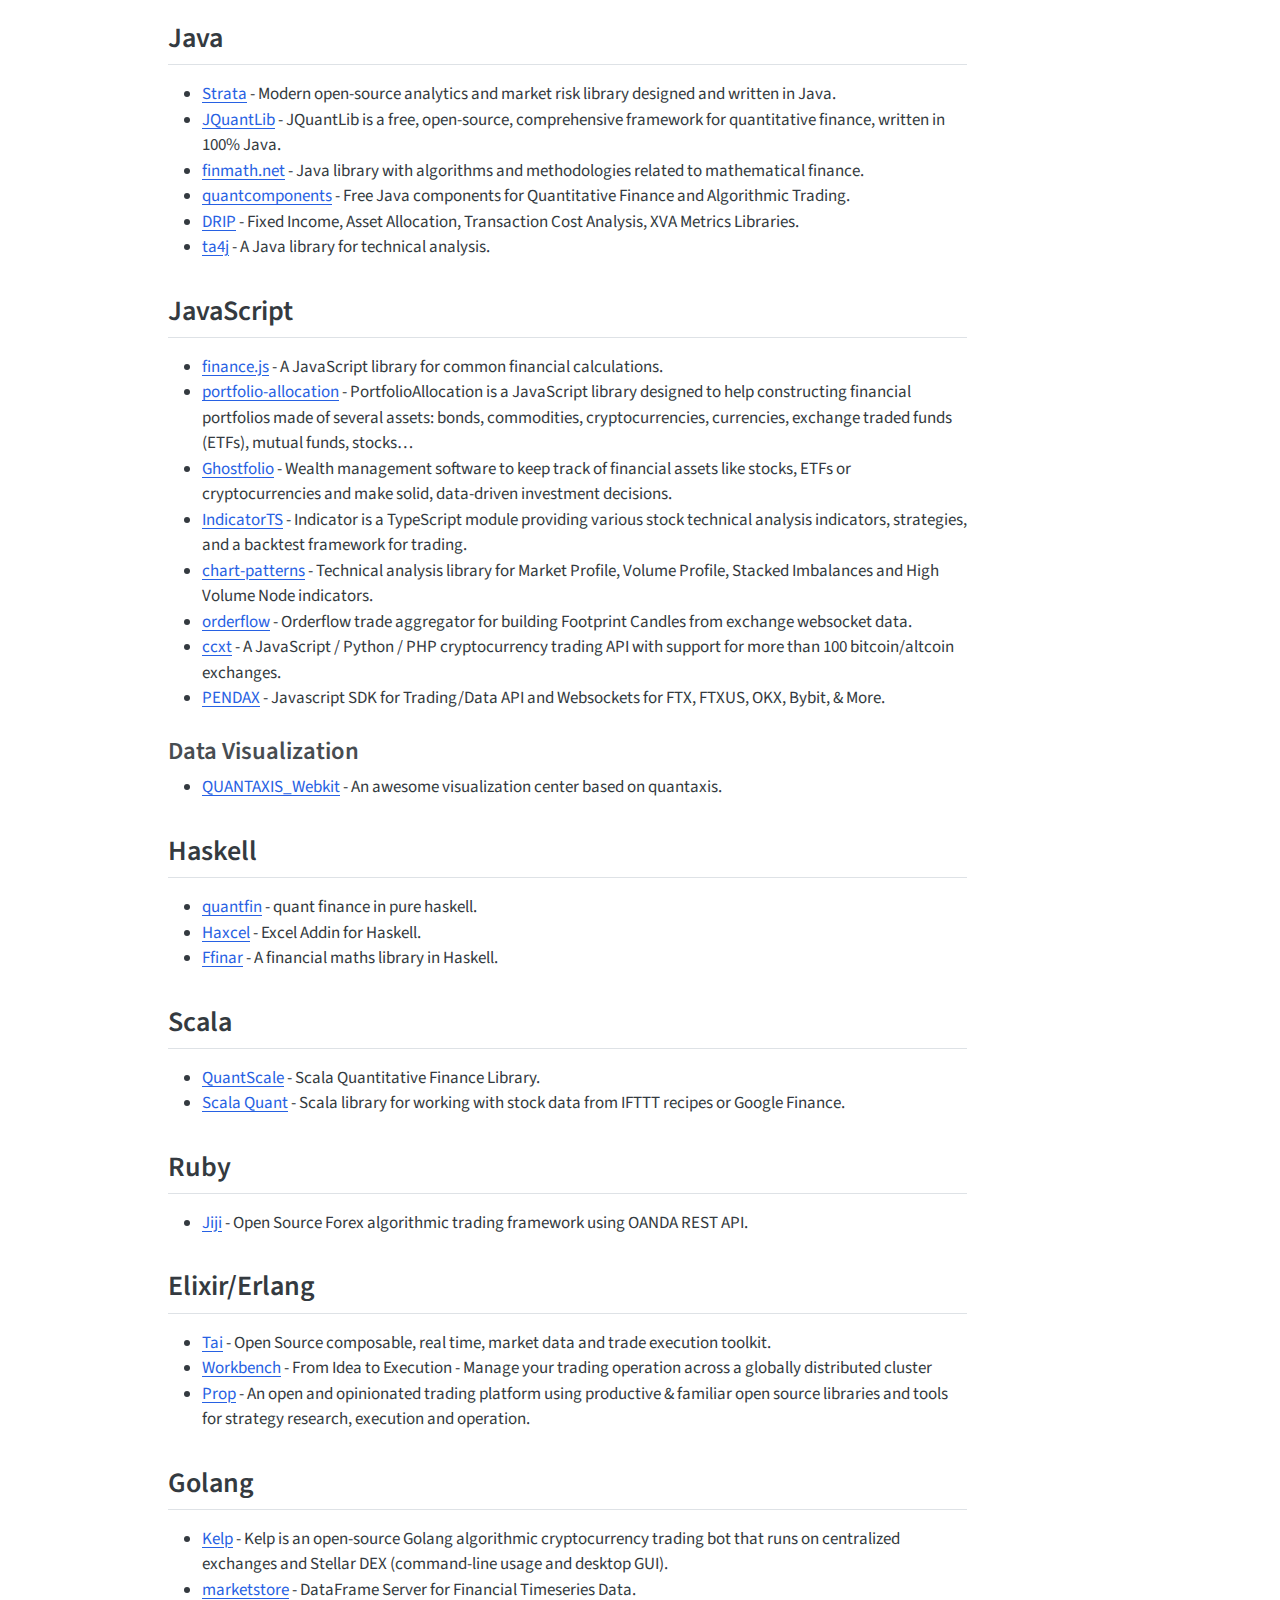
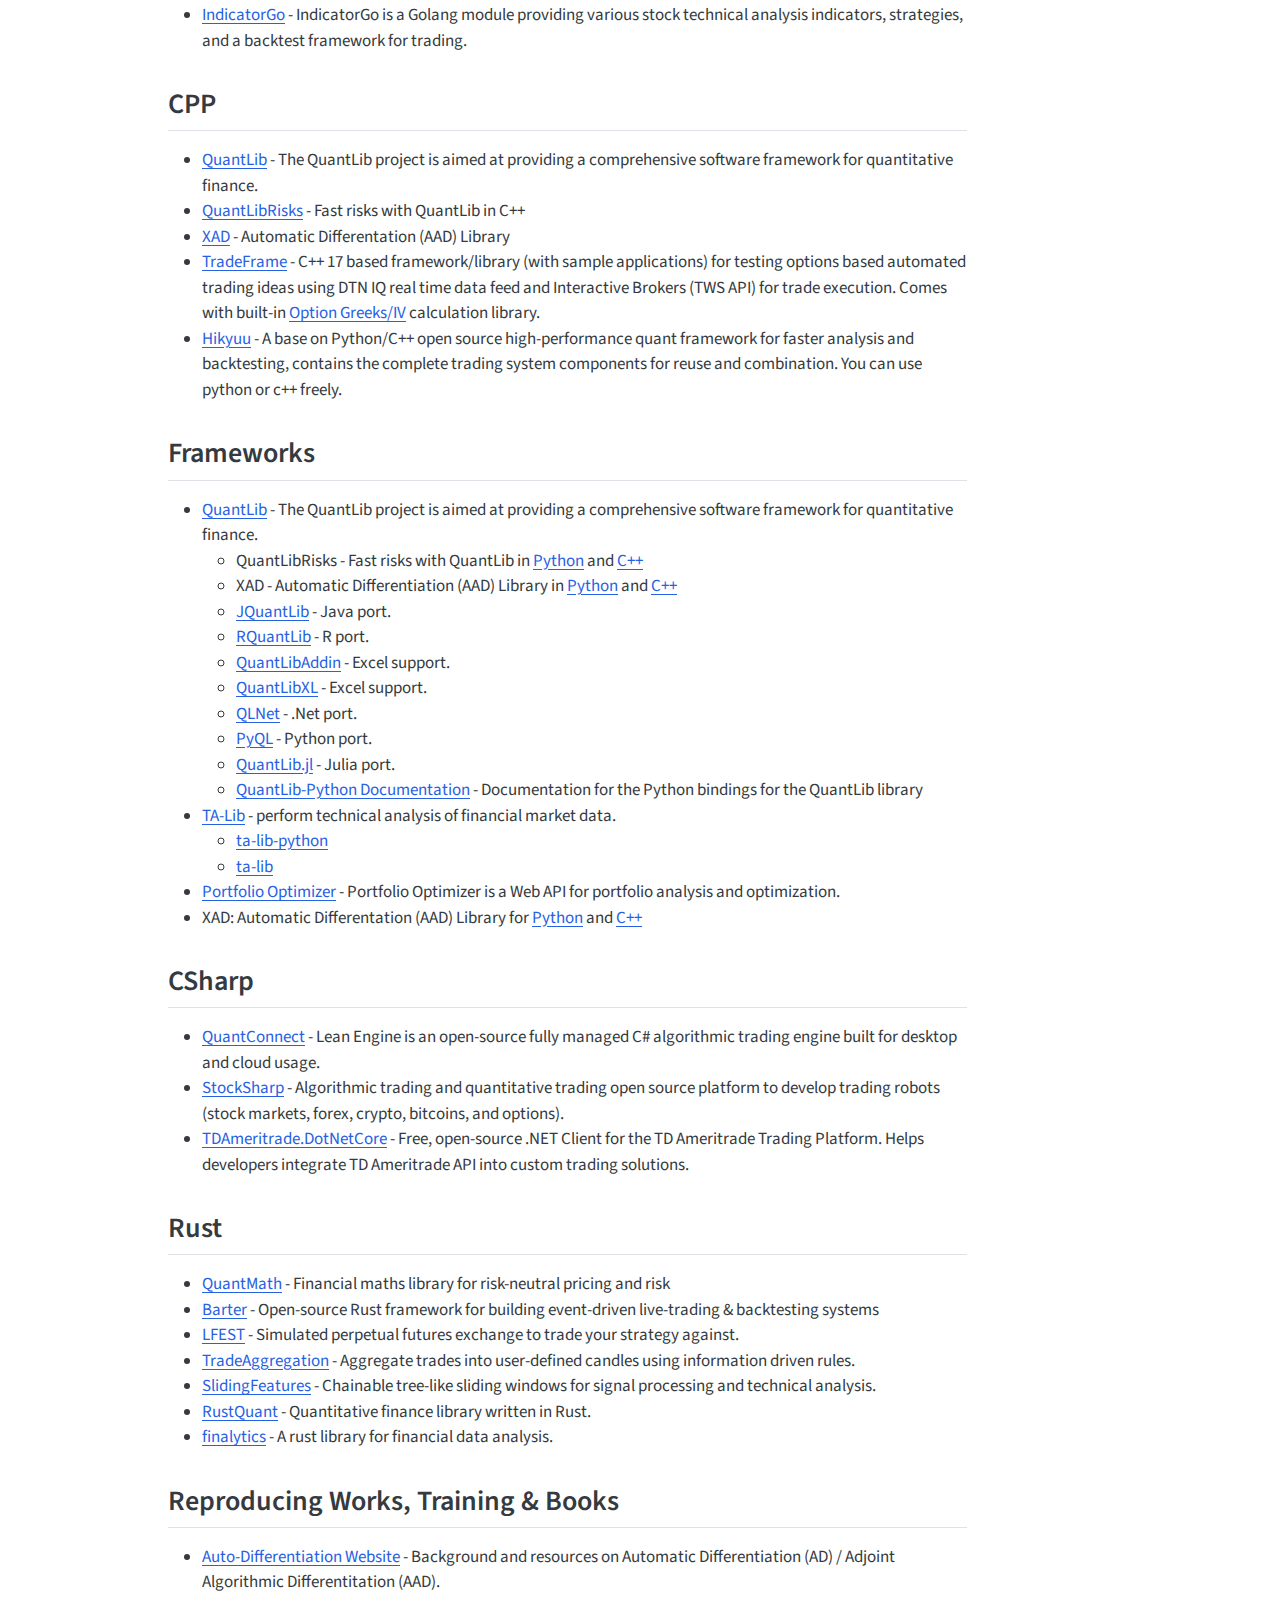
==== commit 9fda28ed: "deploy: 2fb8b30769e3ce7f2aa26372a75cc7c2c4cd6d74" ====
--- a/index.html
+++ b/index.html
@@ -186,7 +186,7 @@
     <div>
     <div class="quarto-title-meta-heading">Modified</div>
     <div class="quarto-title-meta-contents">
-      <p class="date-modified">April 9, 2025</p>
+      <p class="date-modified">April 10, 2025</p>
     </div>
   </div>
     
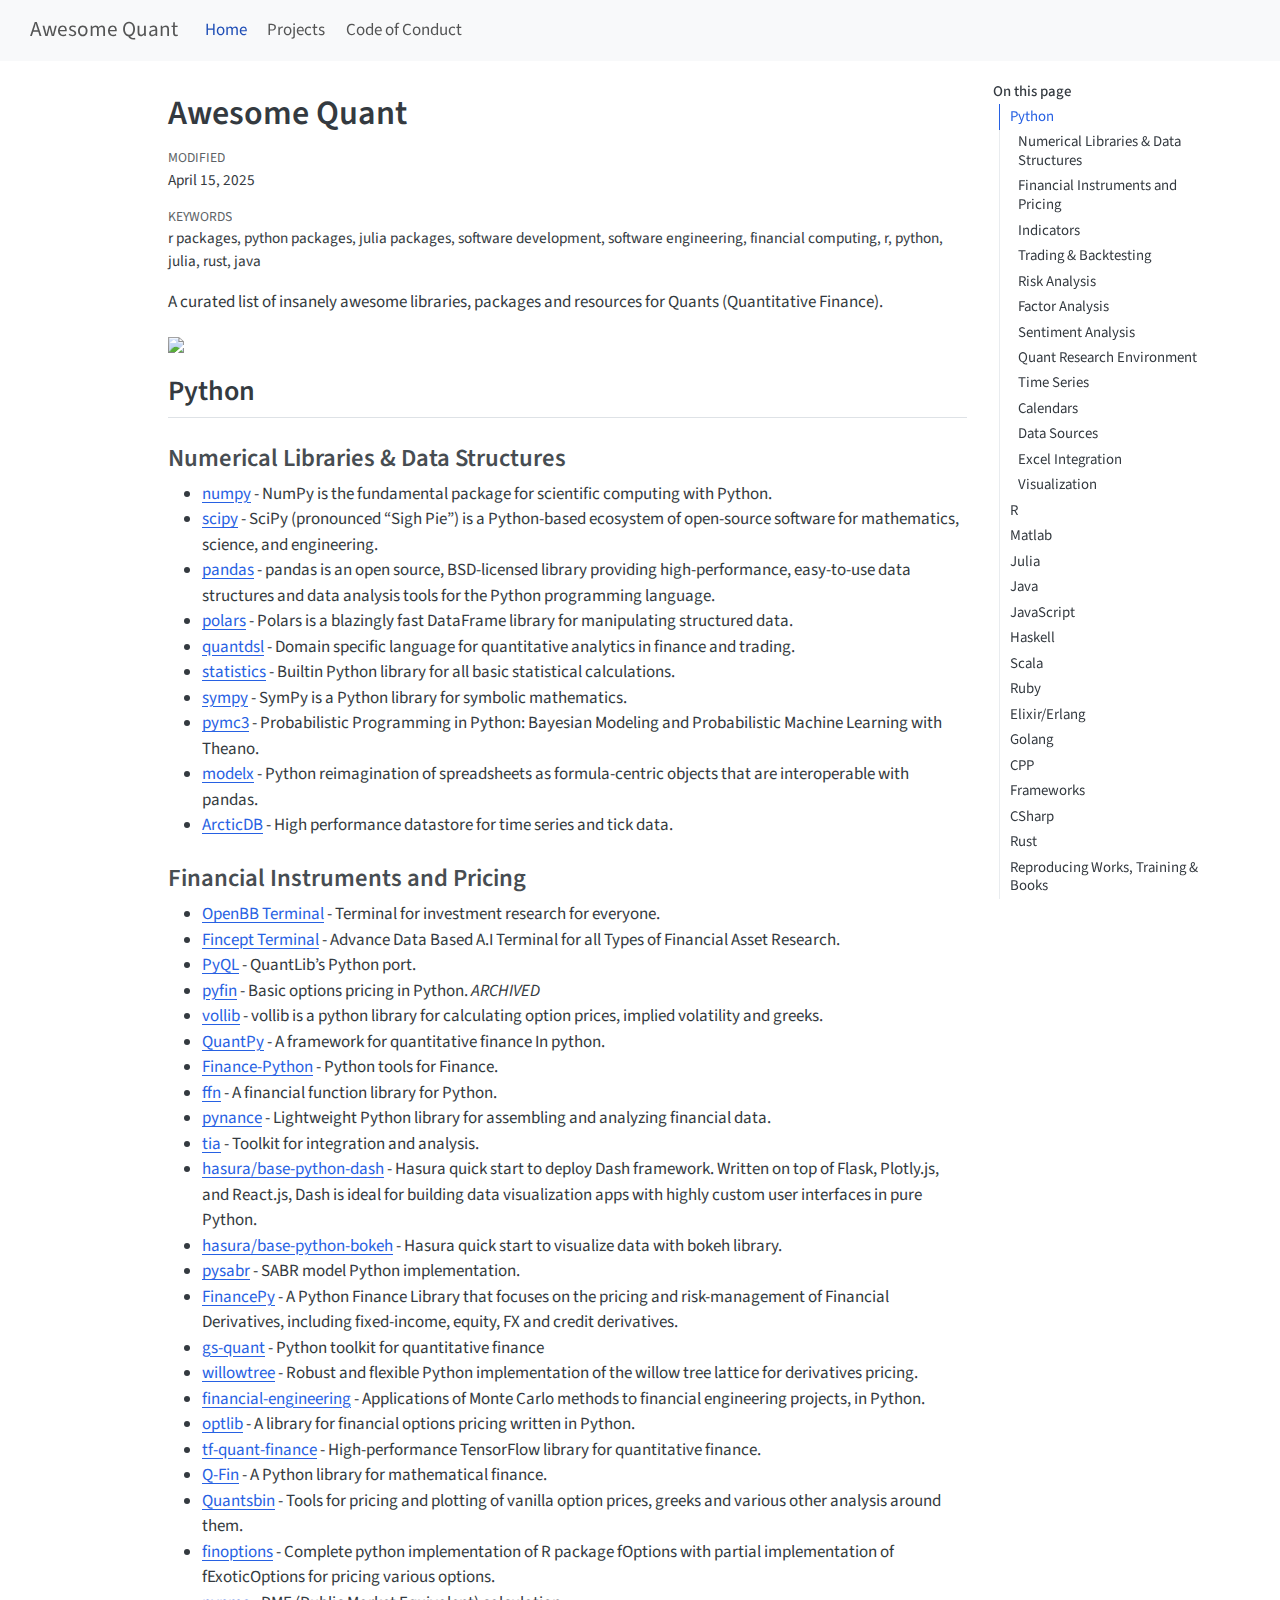
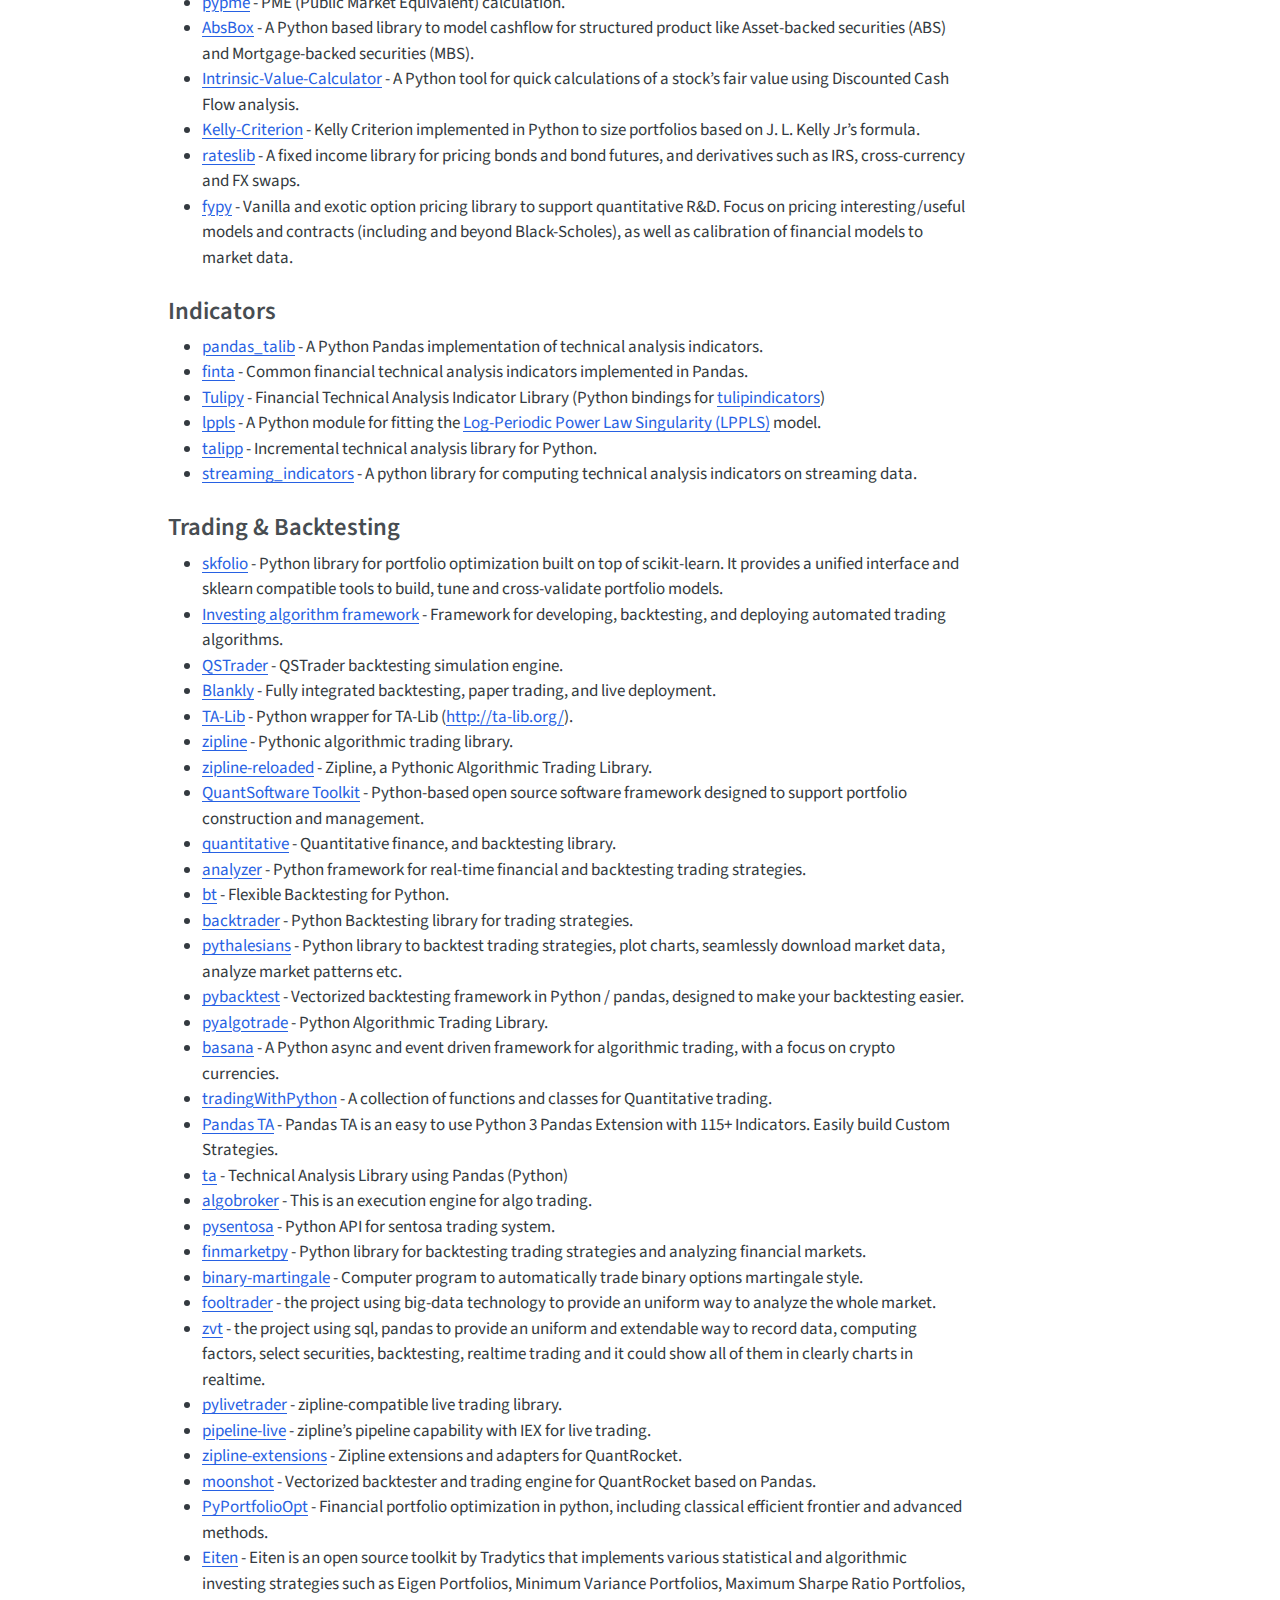
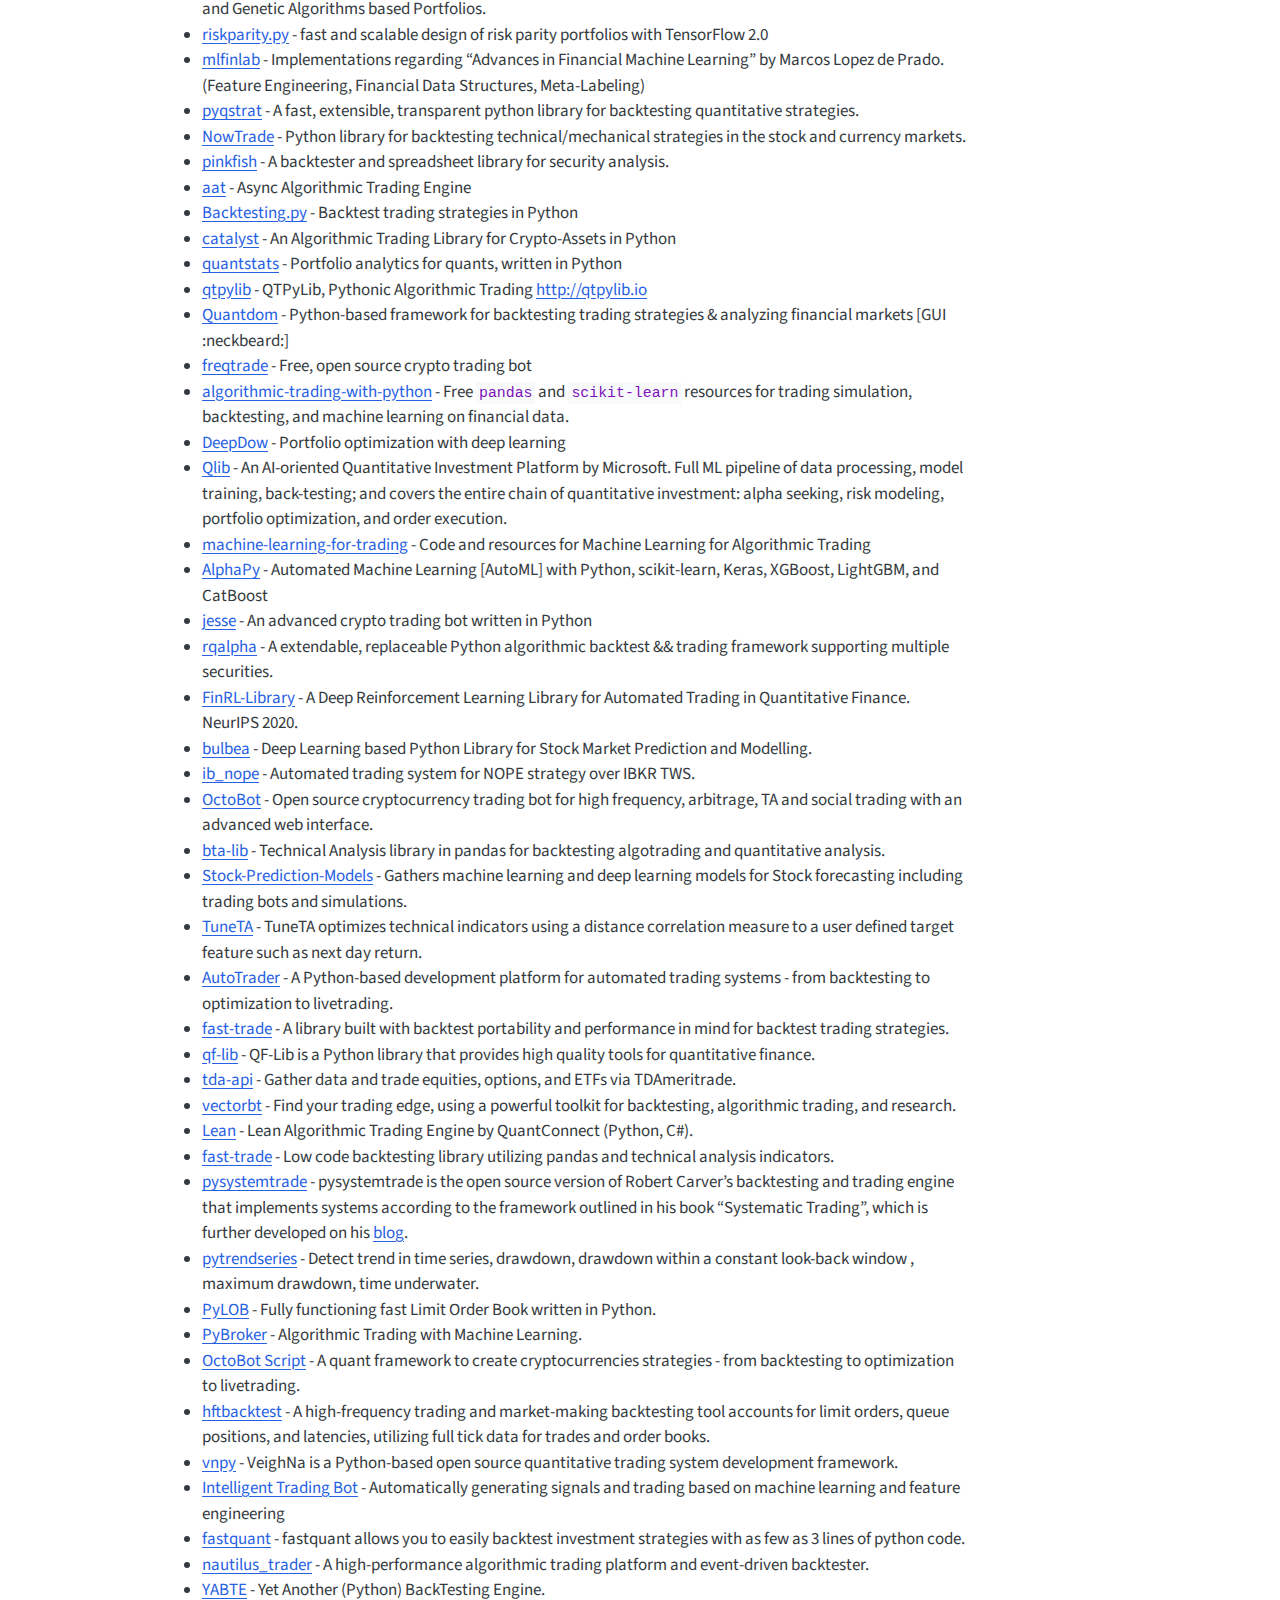
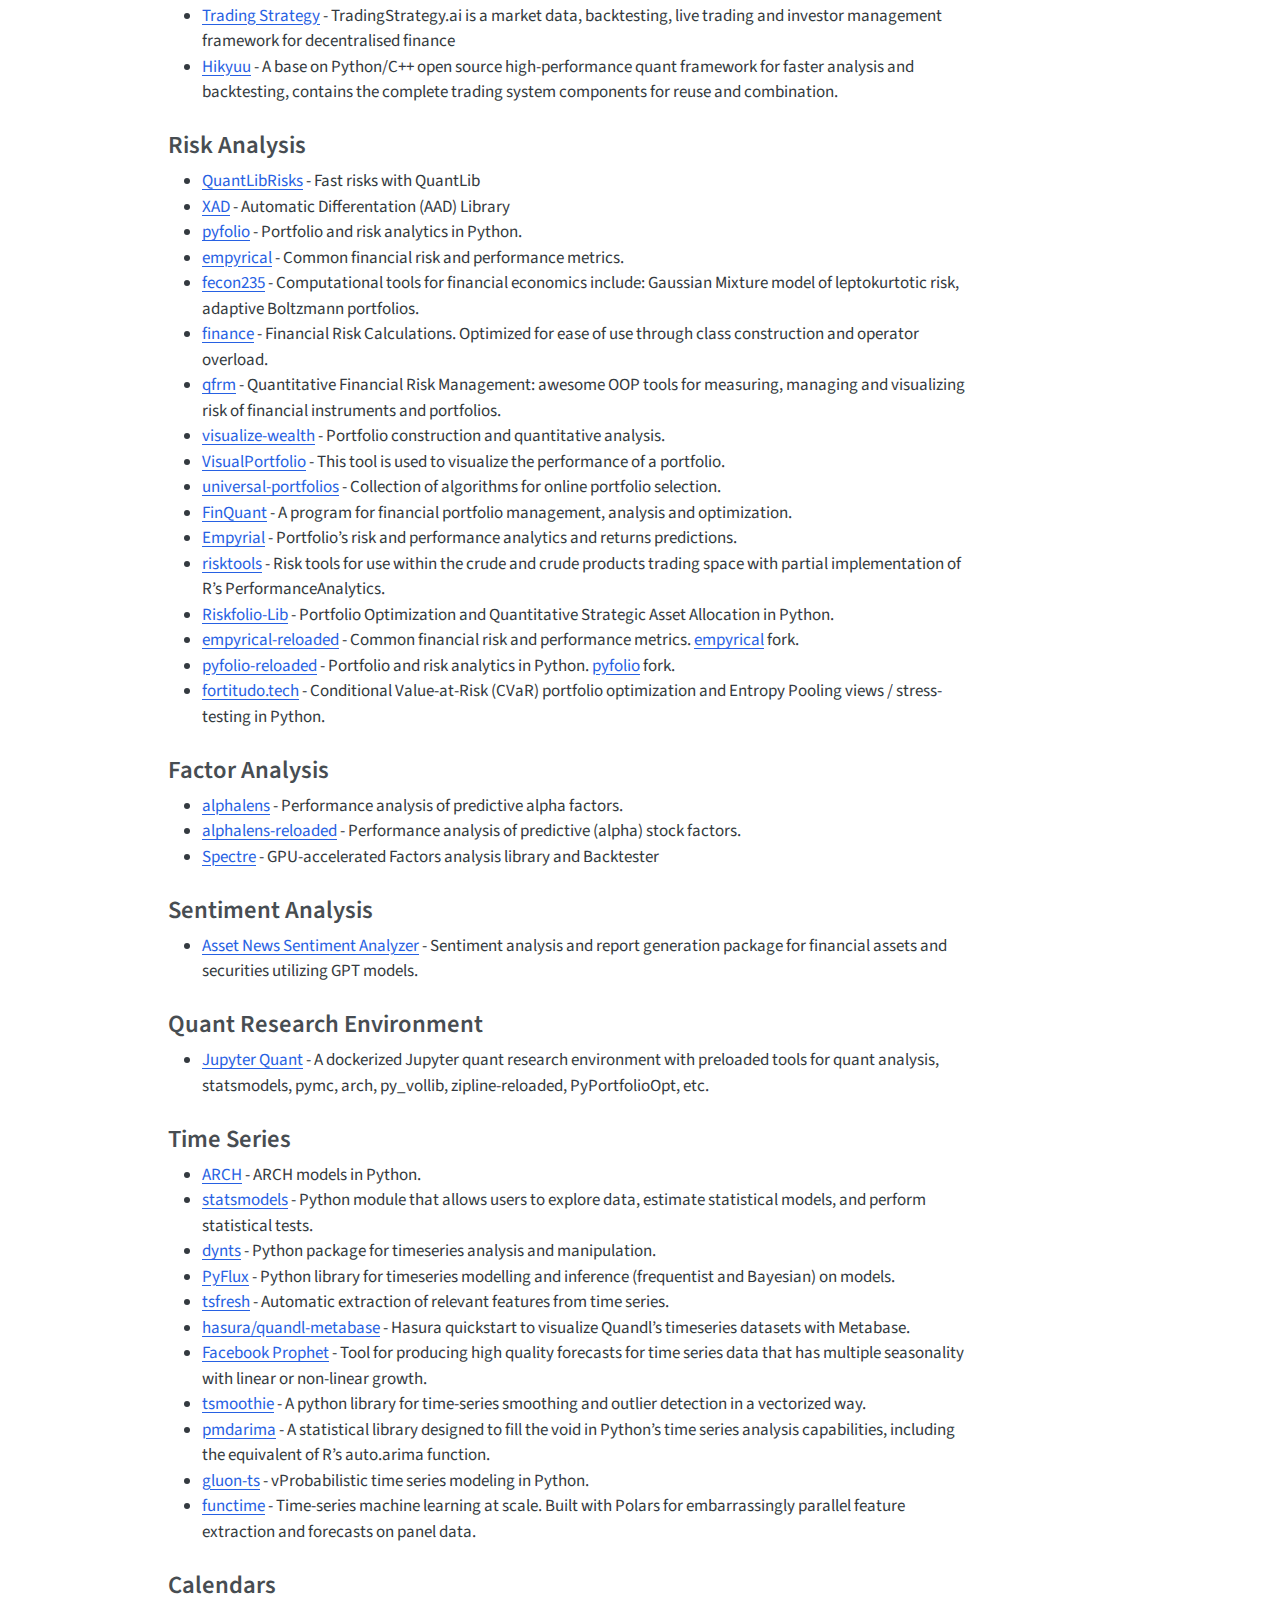
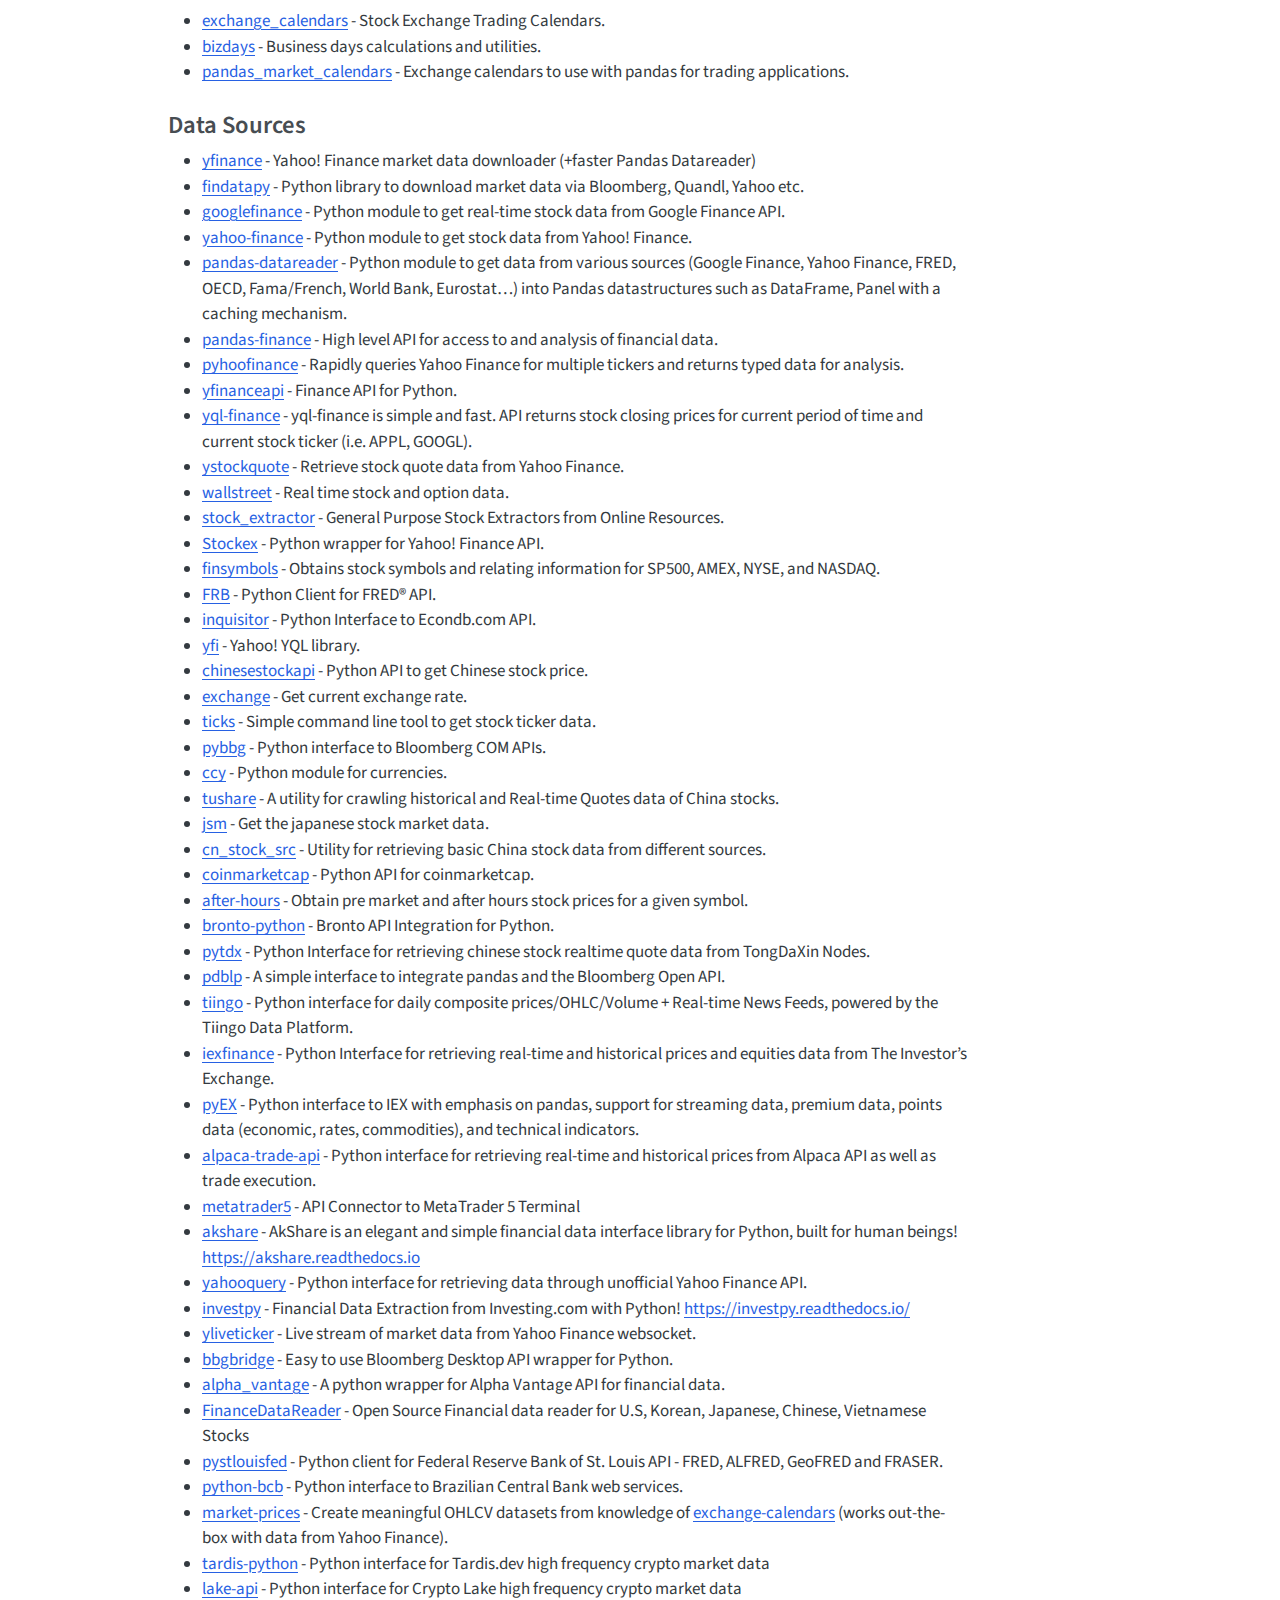
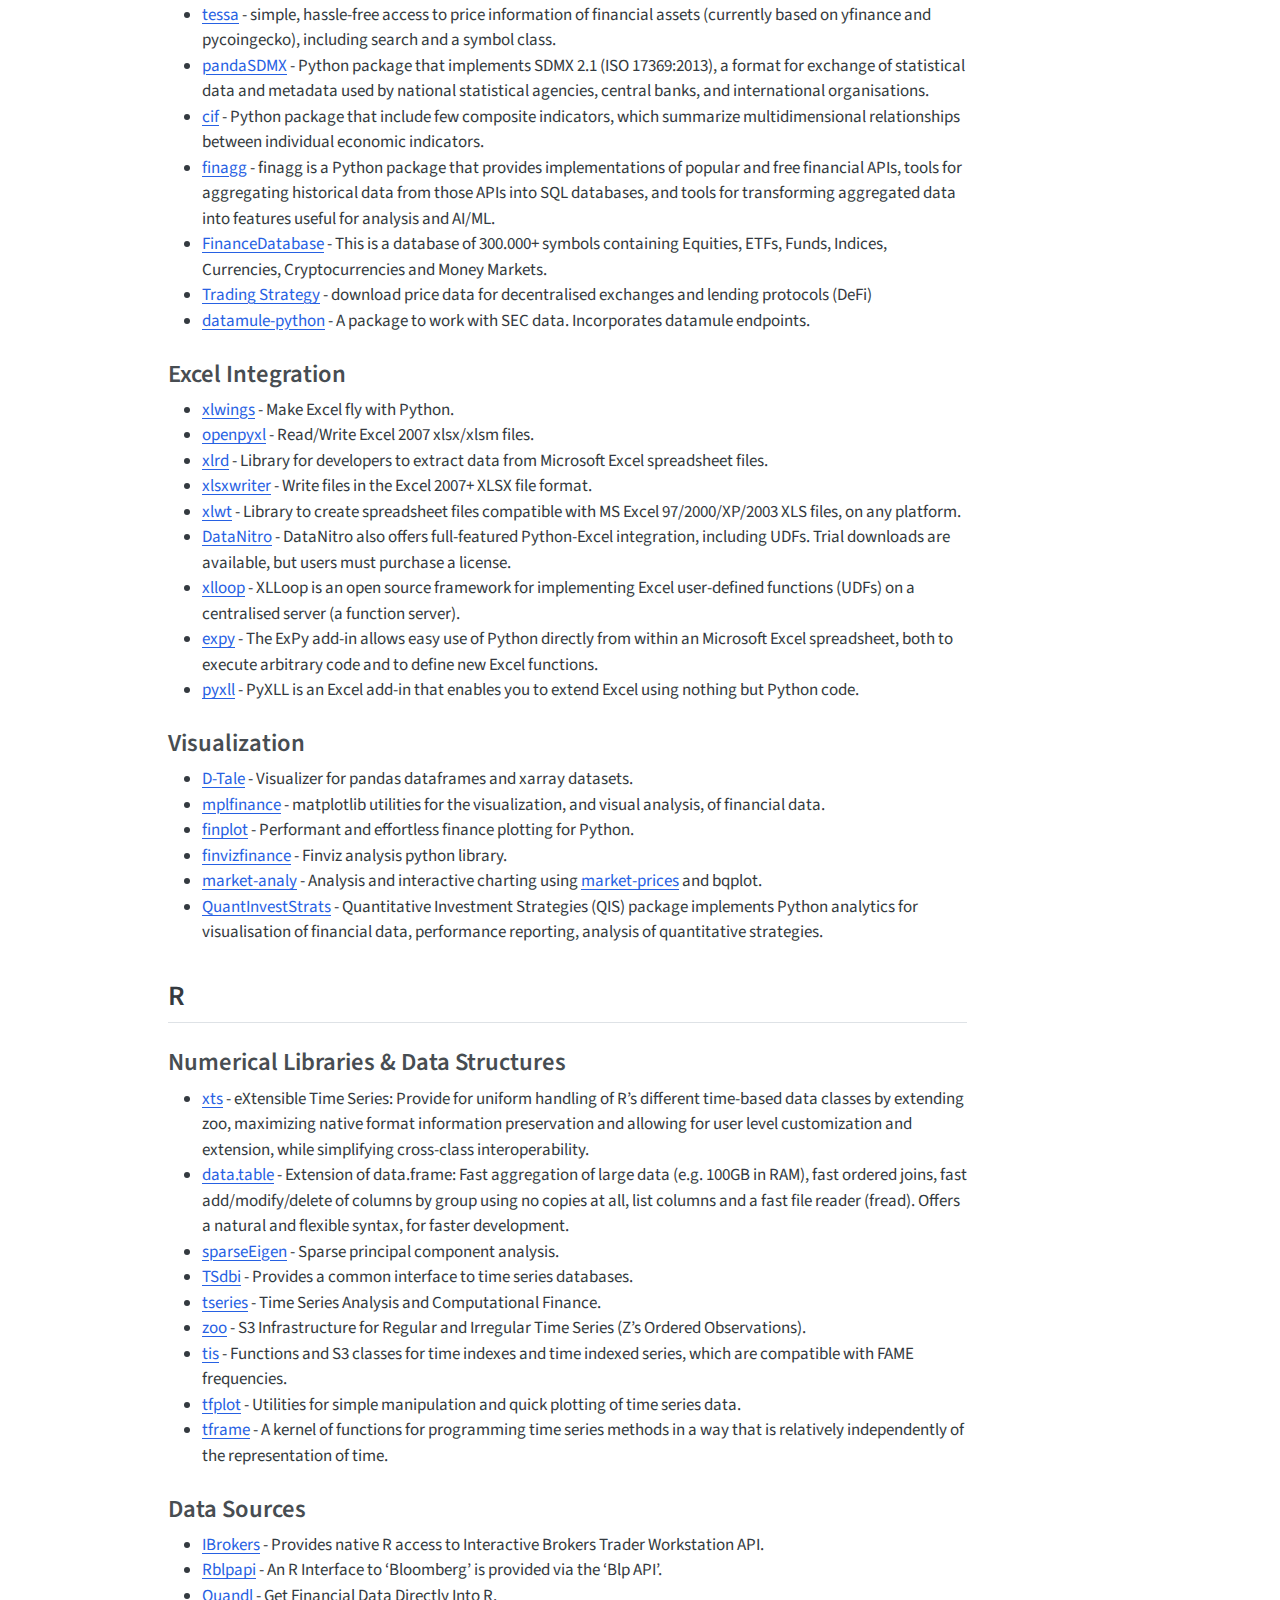
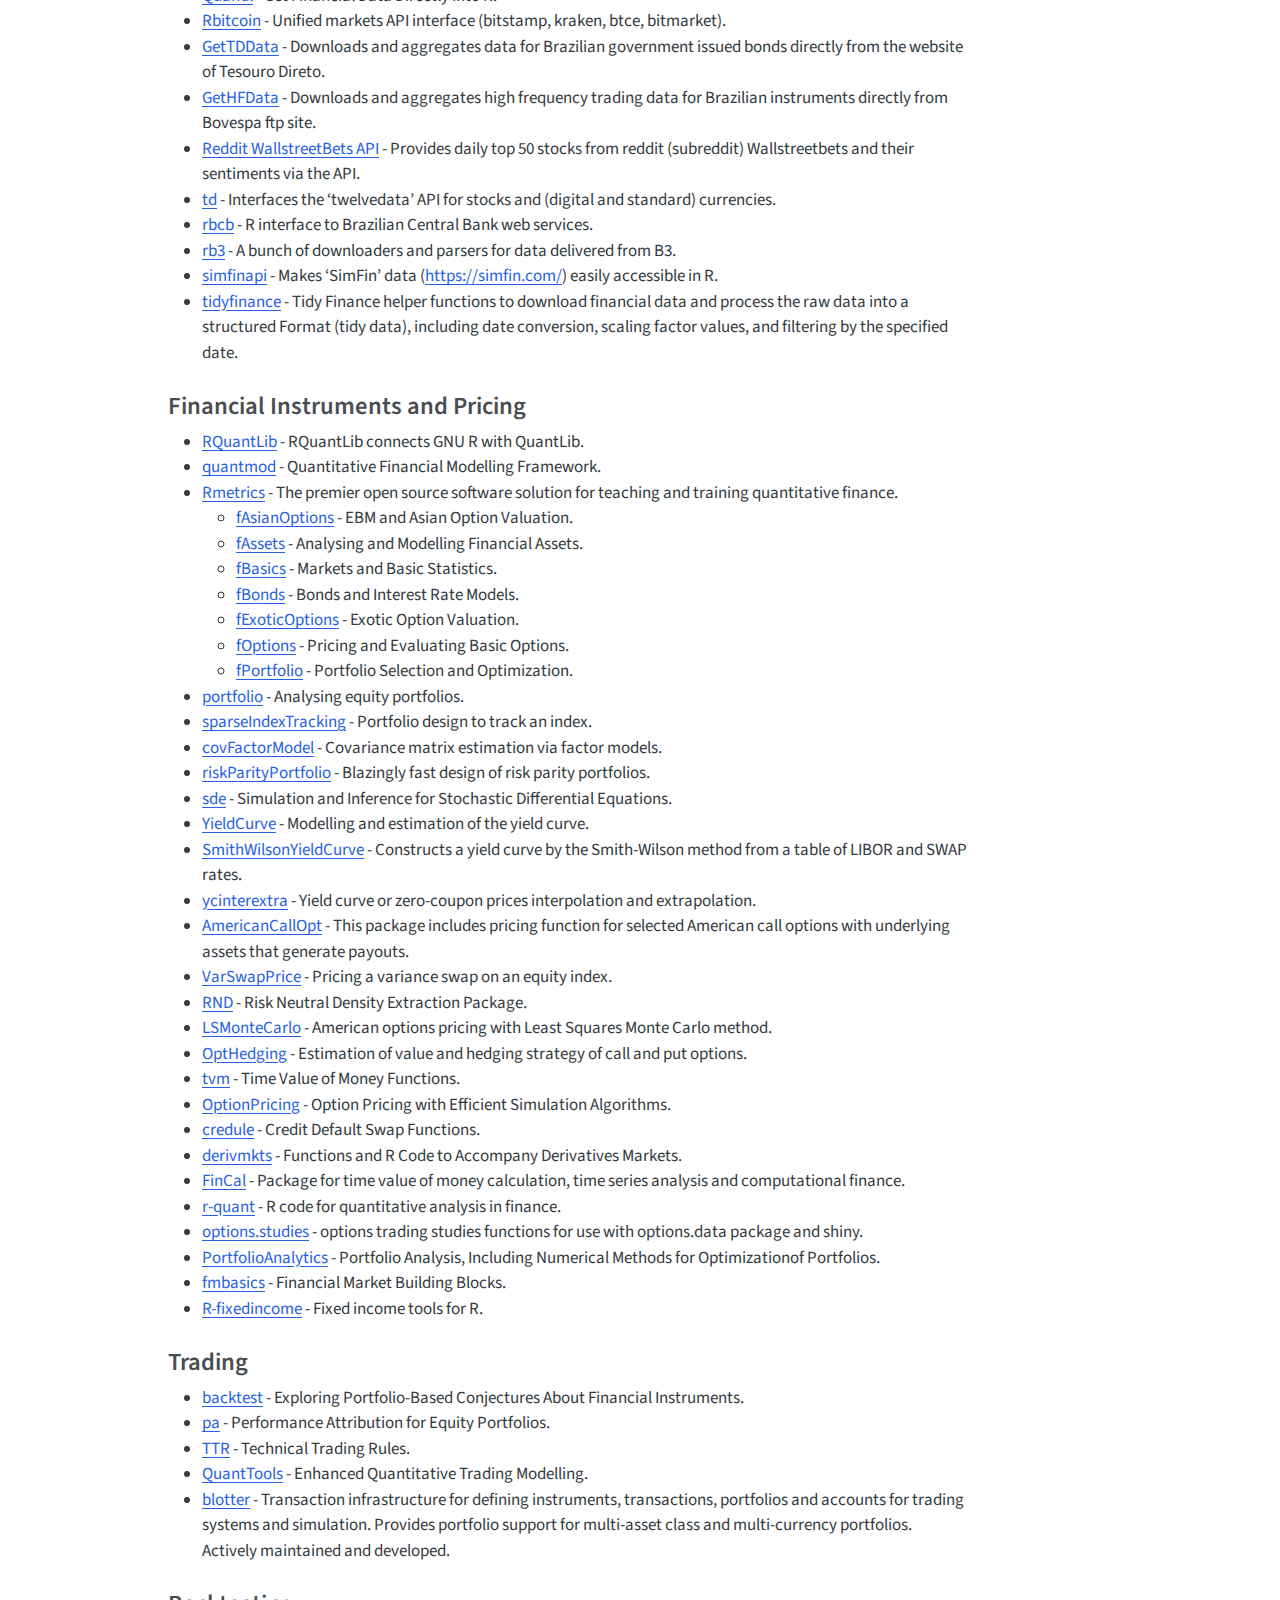
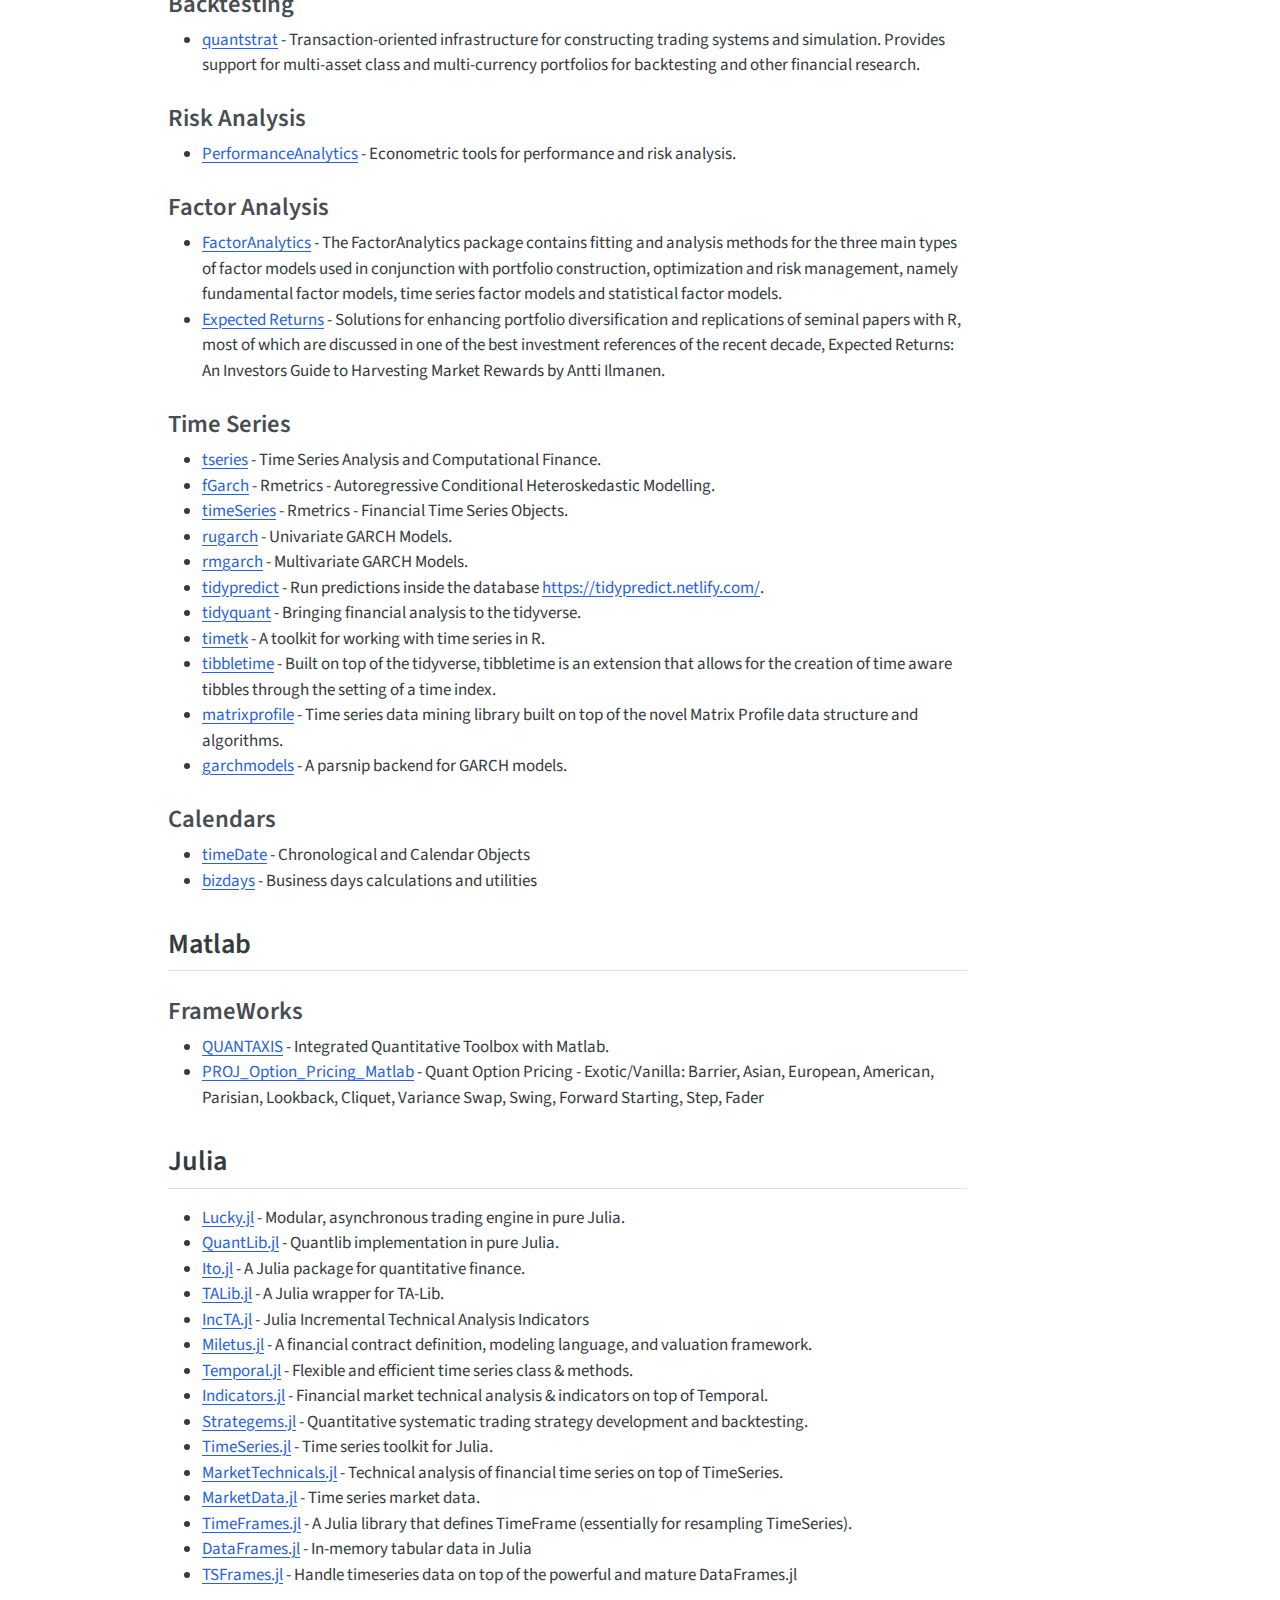
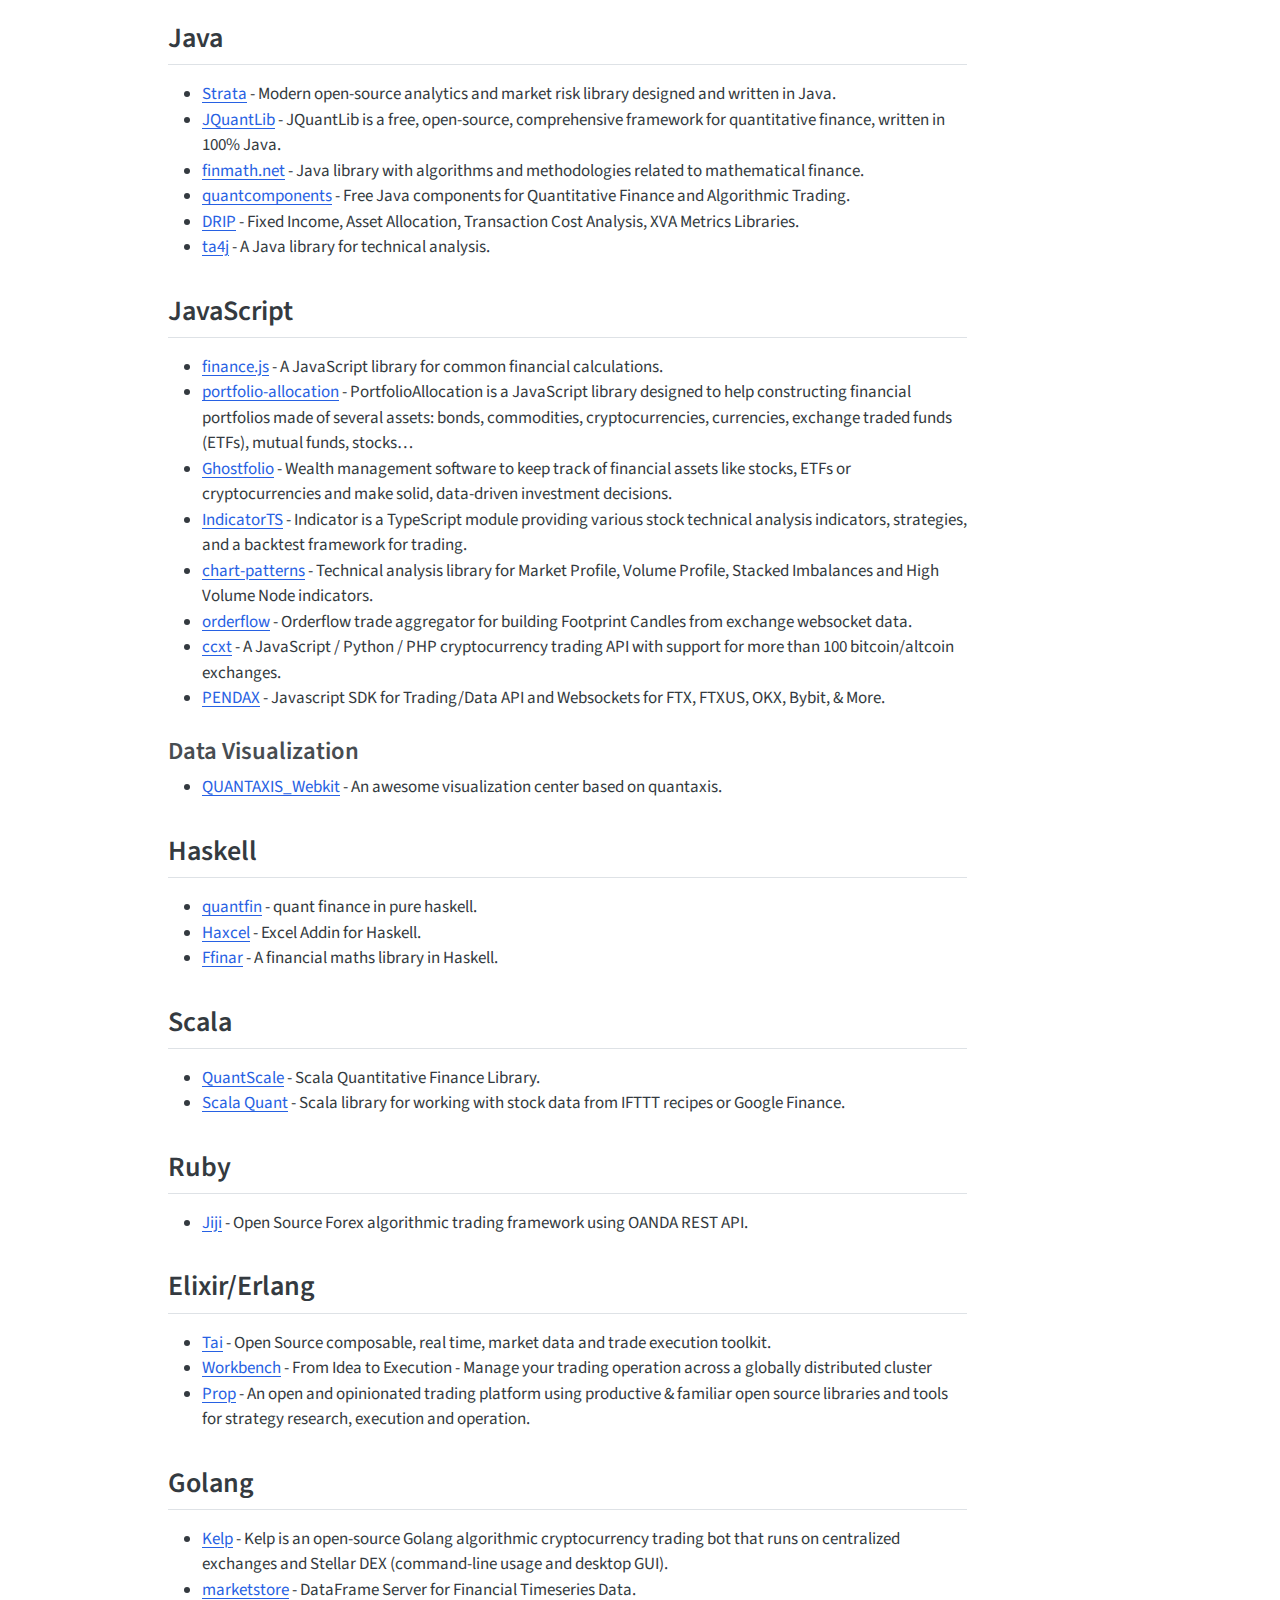
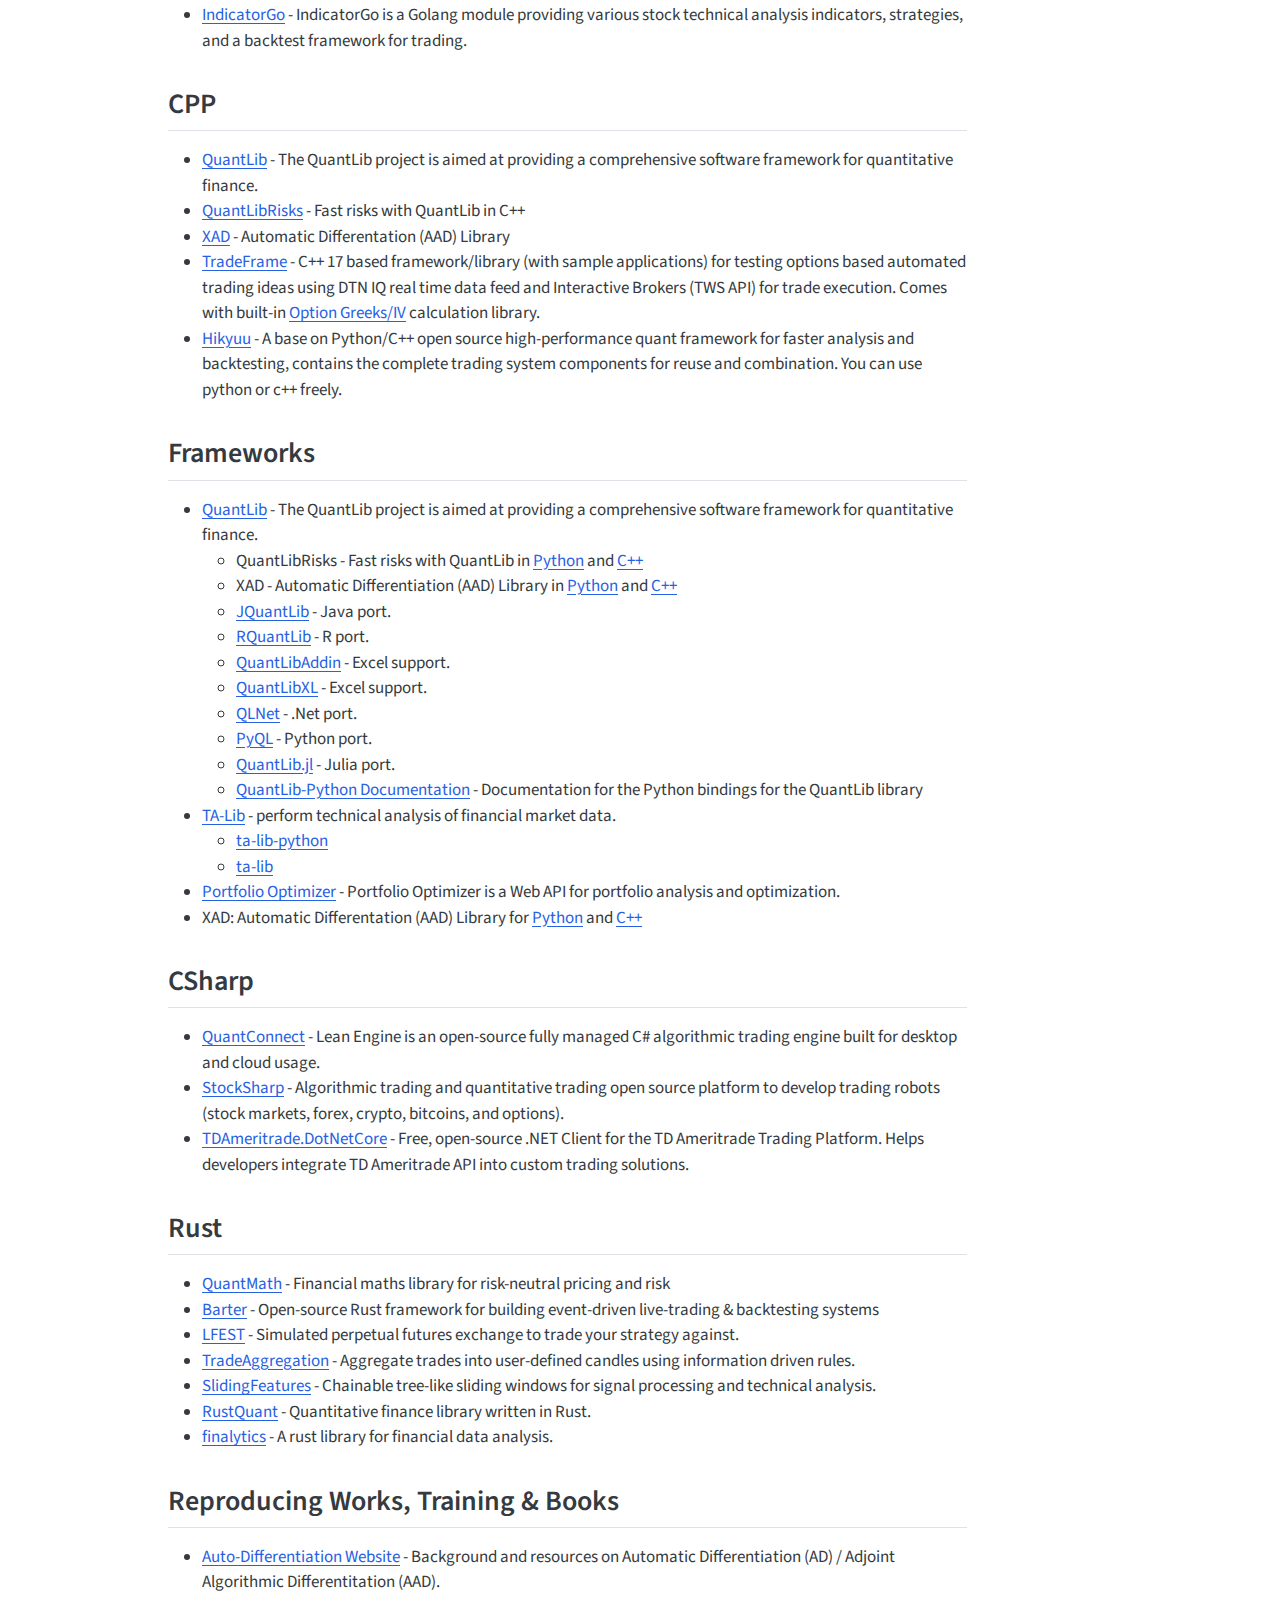
==== commit e39f4fb5: "deploy: 2fb8b30769e3ce7f2aa26372a75cc7c2c4cd6d74" ====
--- a/index.html
+++ b/index.html
@@ -186,7 +186,7 @@
     <div>
     <div class="quarto-title-meta-heading">Modified</div>
     <div class="quarto-title-meta-contents">
-      <p class="date-modified">April 10, 2025</p>
+      <p class="date-modified">April 15, 2025</p>
     </div>
   </div>
     
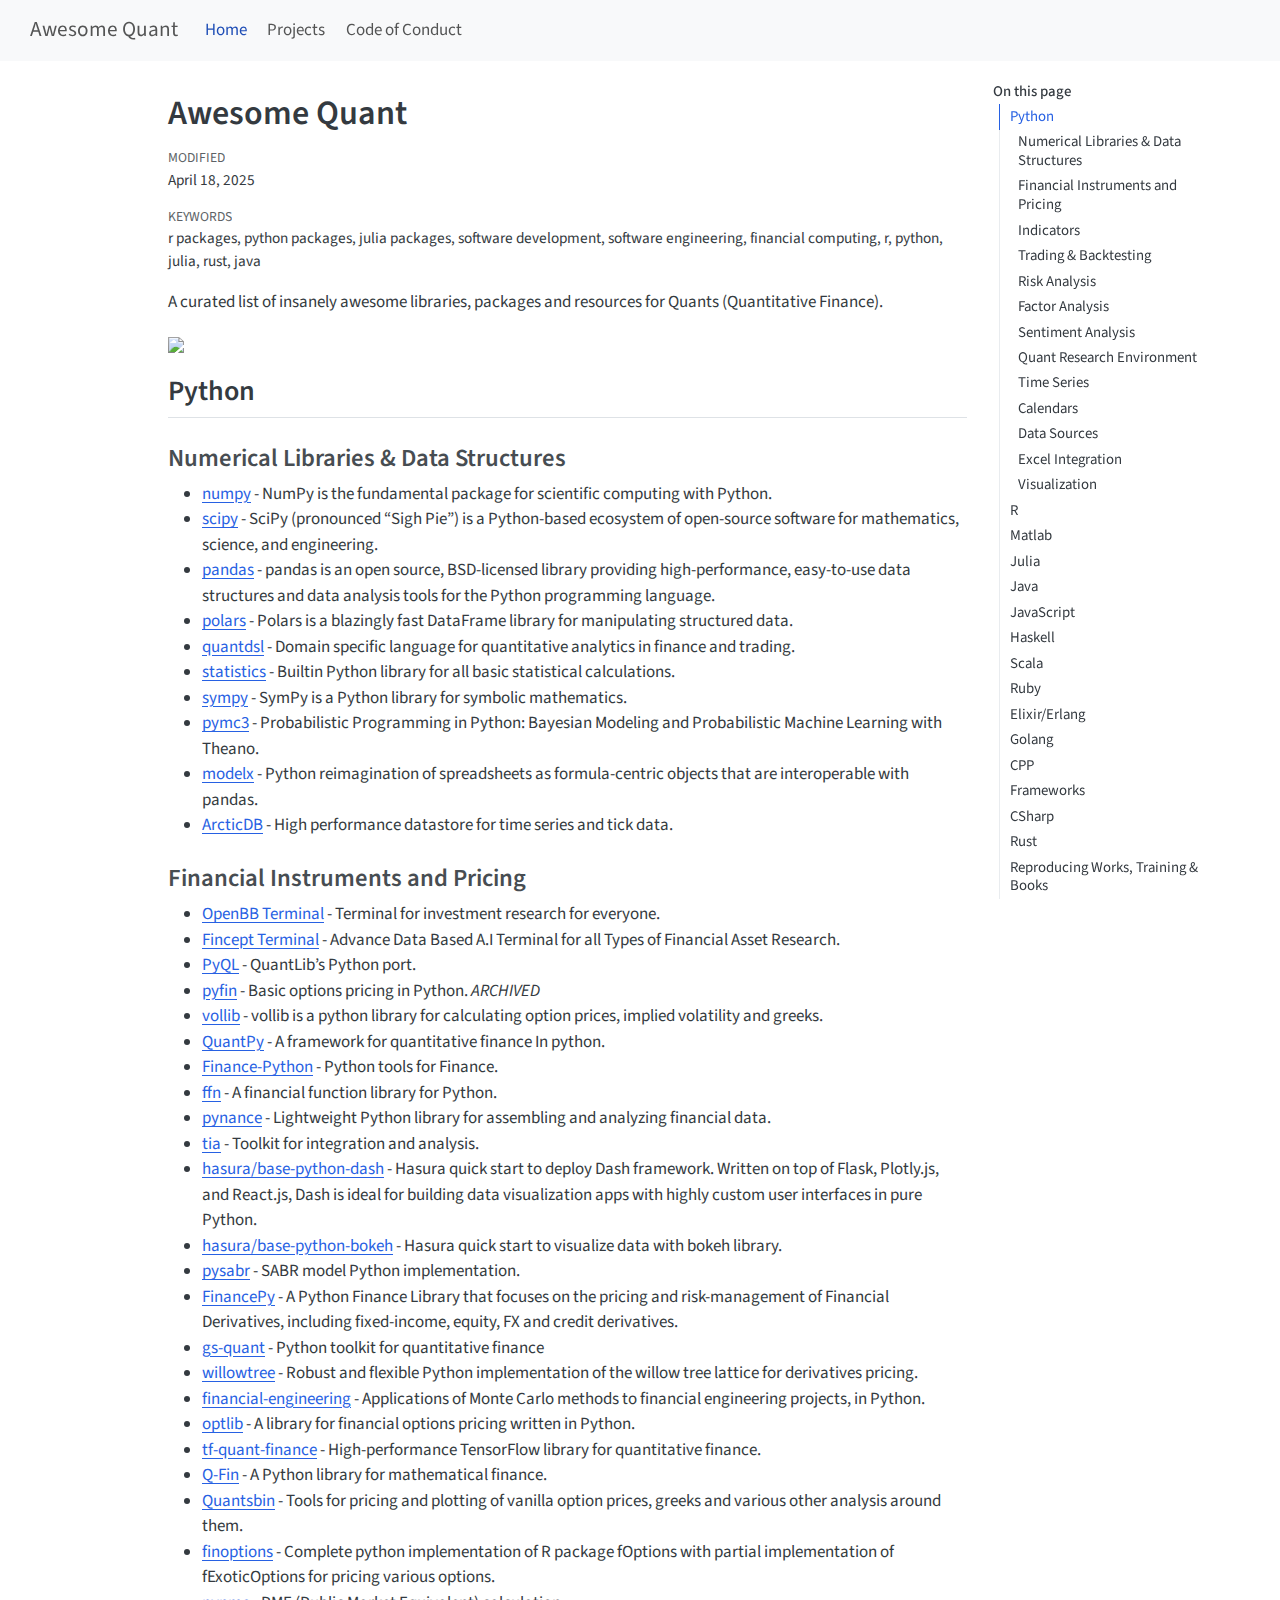
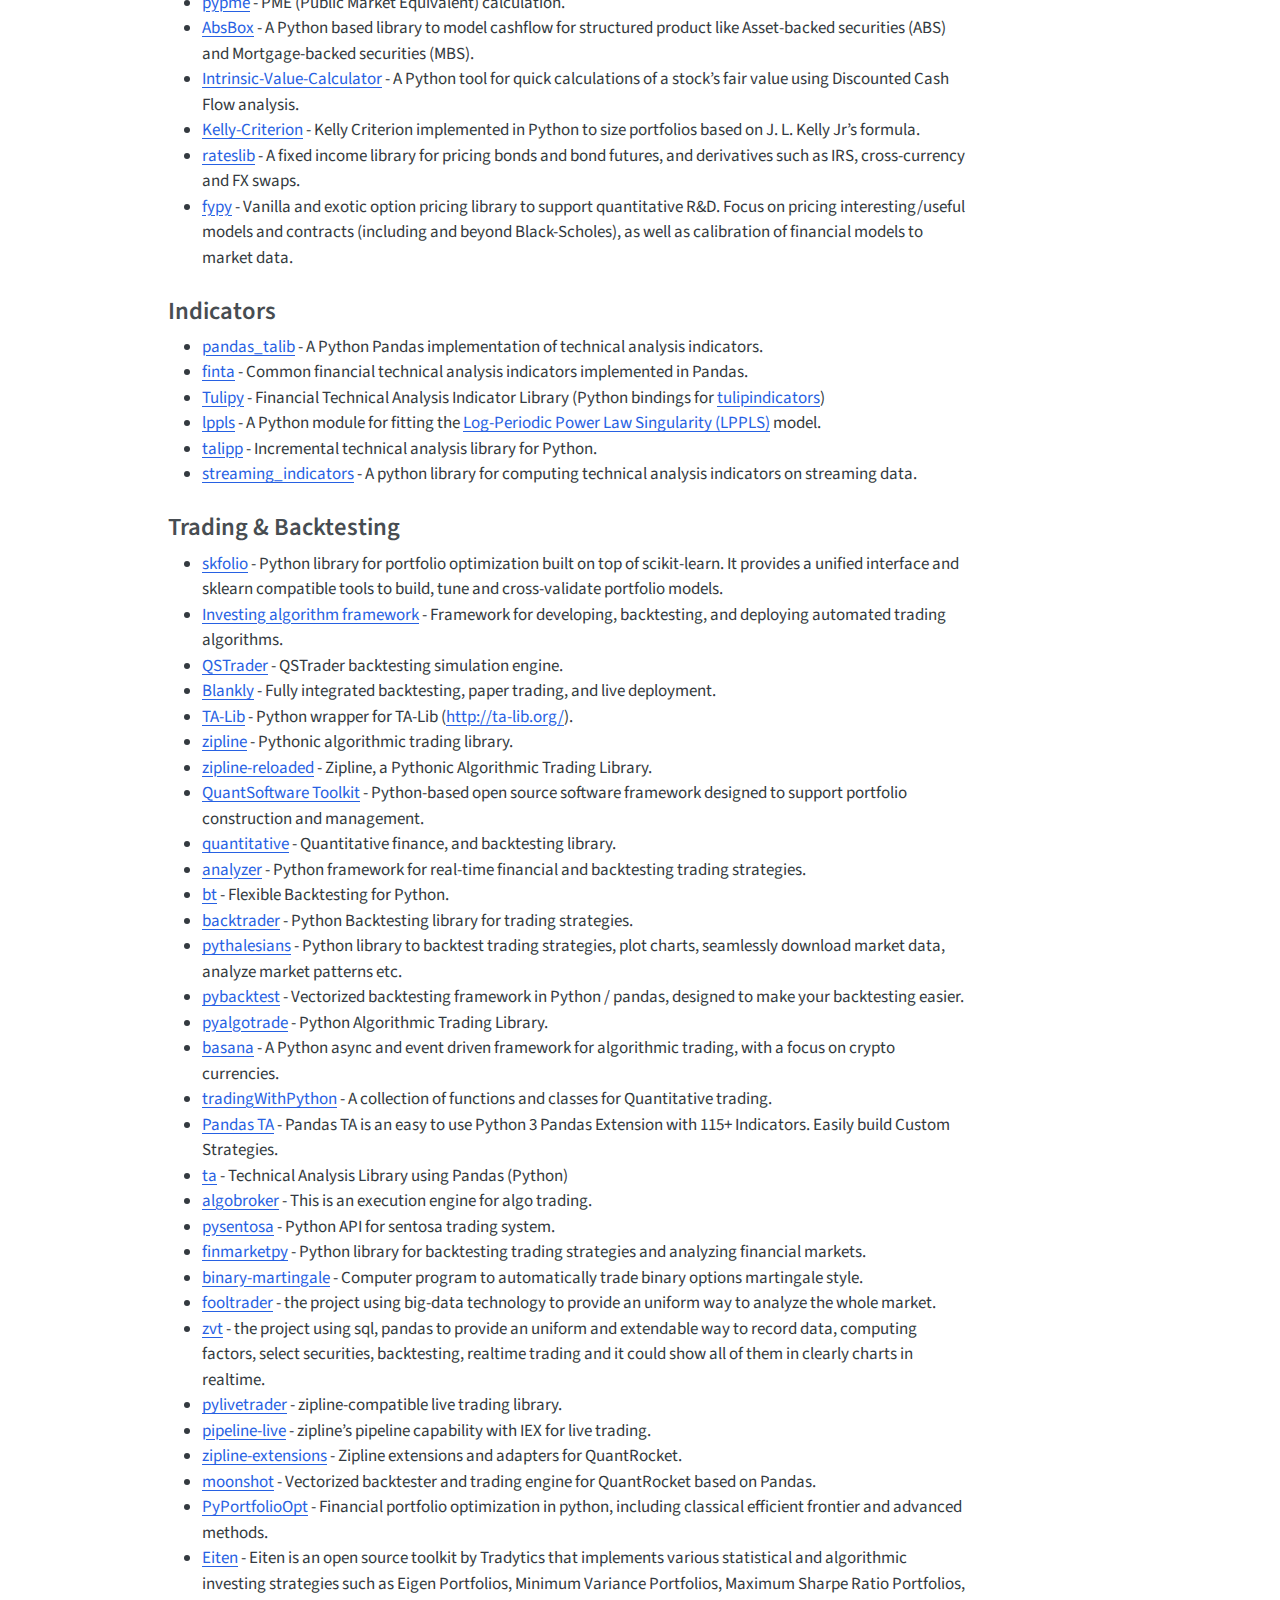
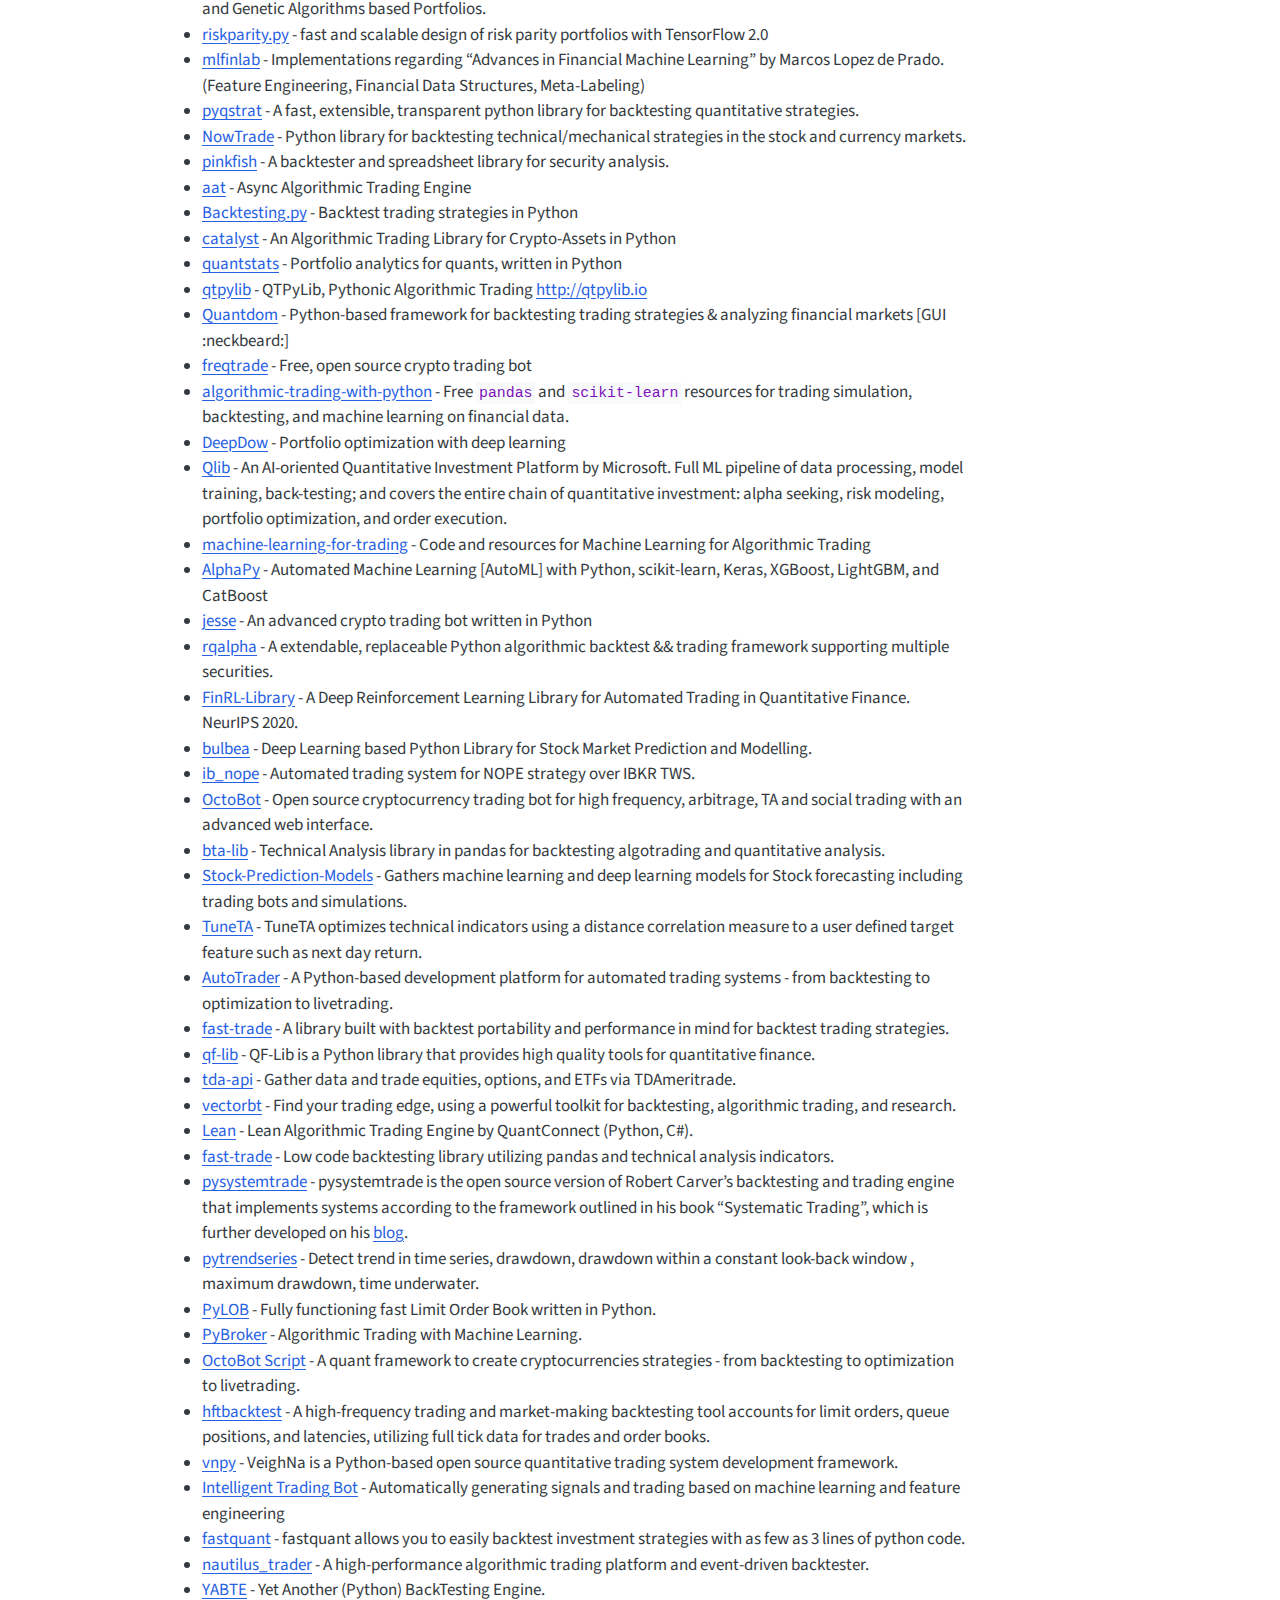
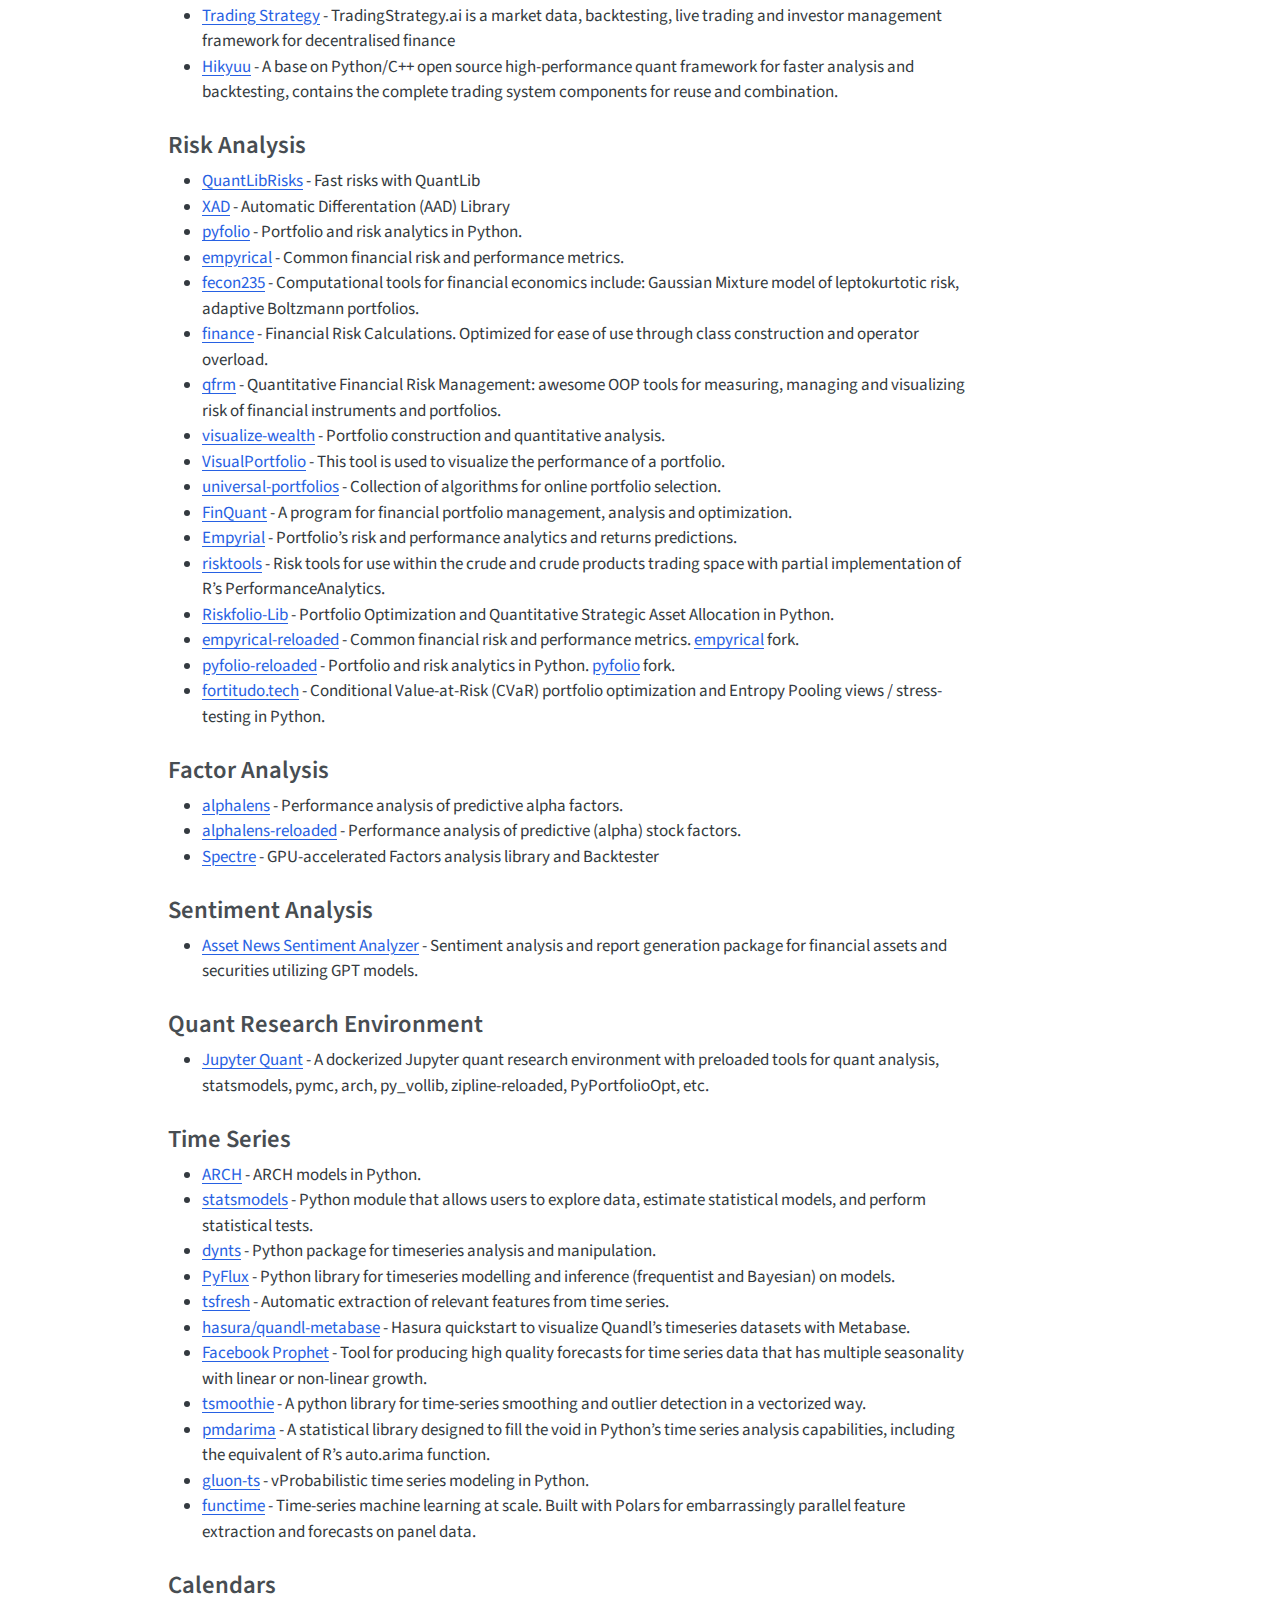
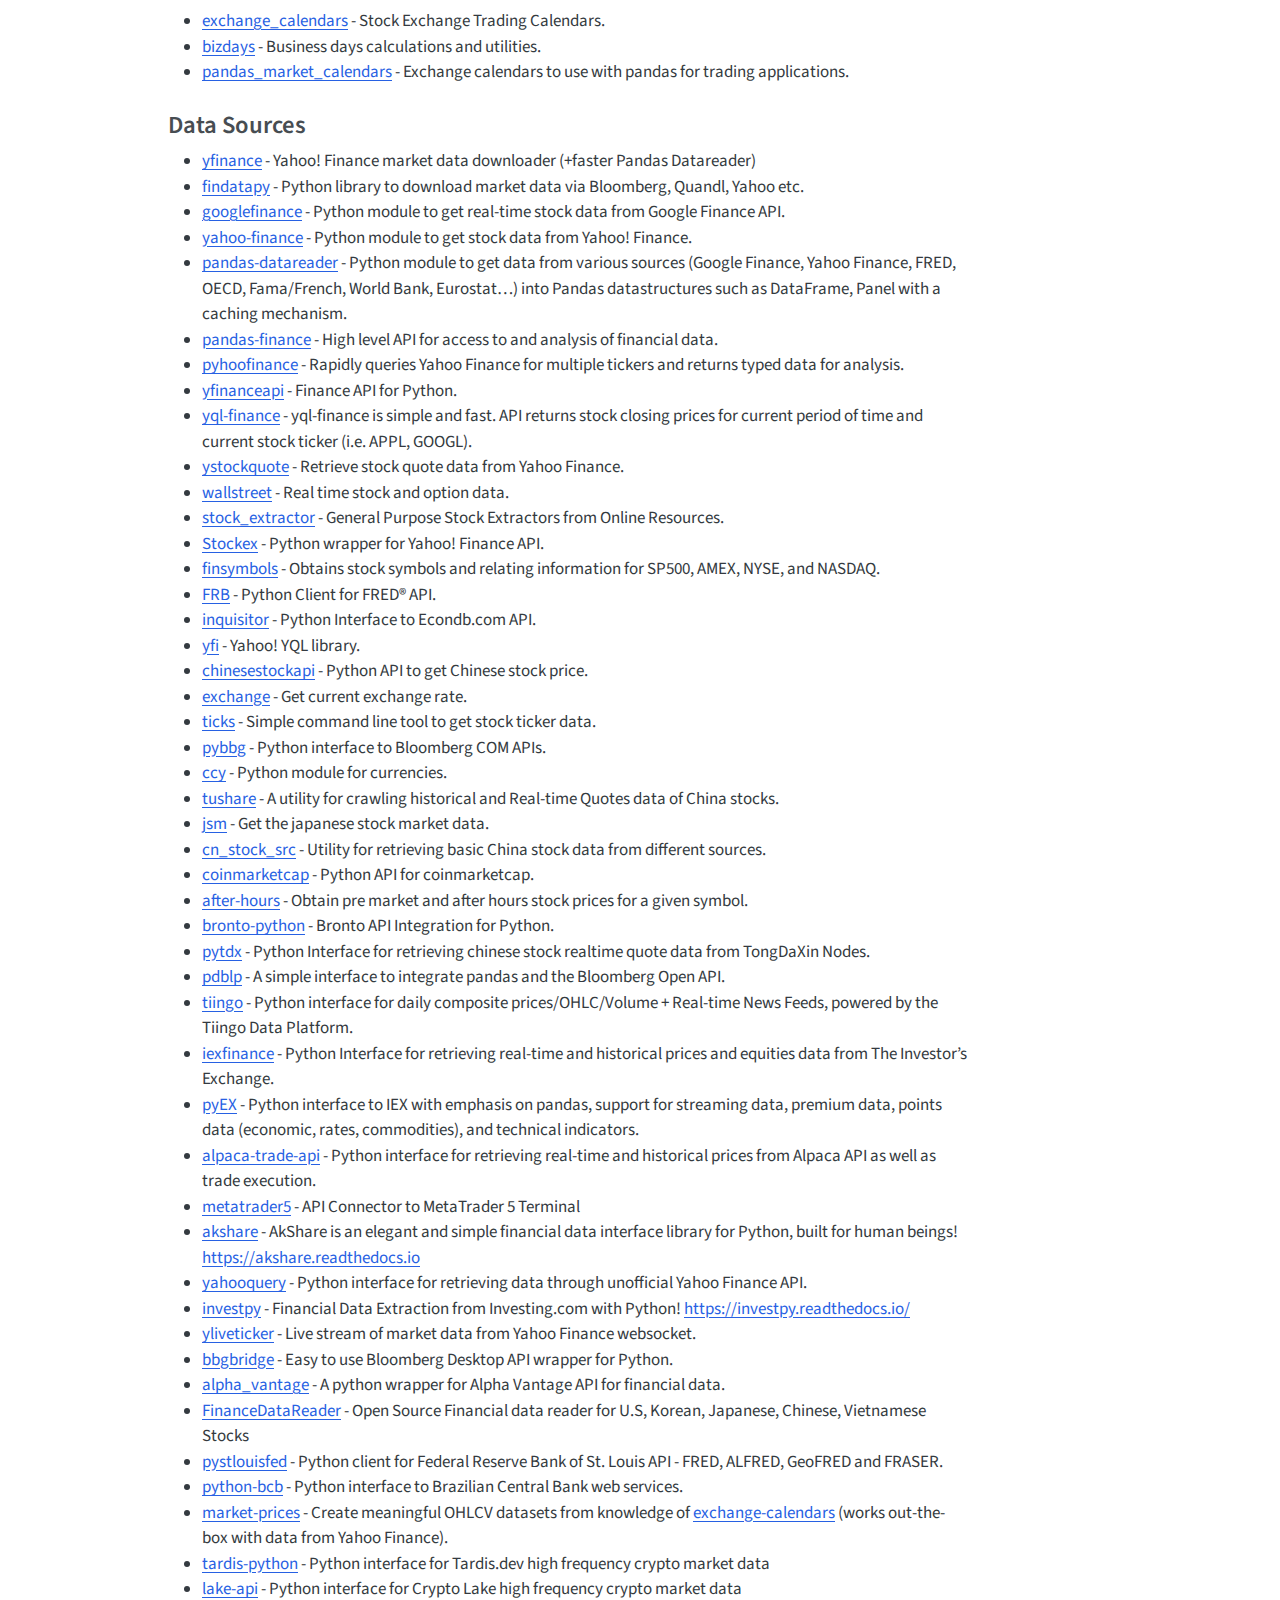
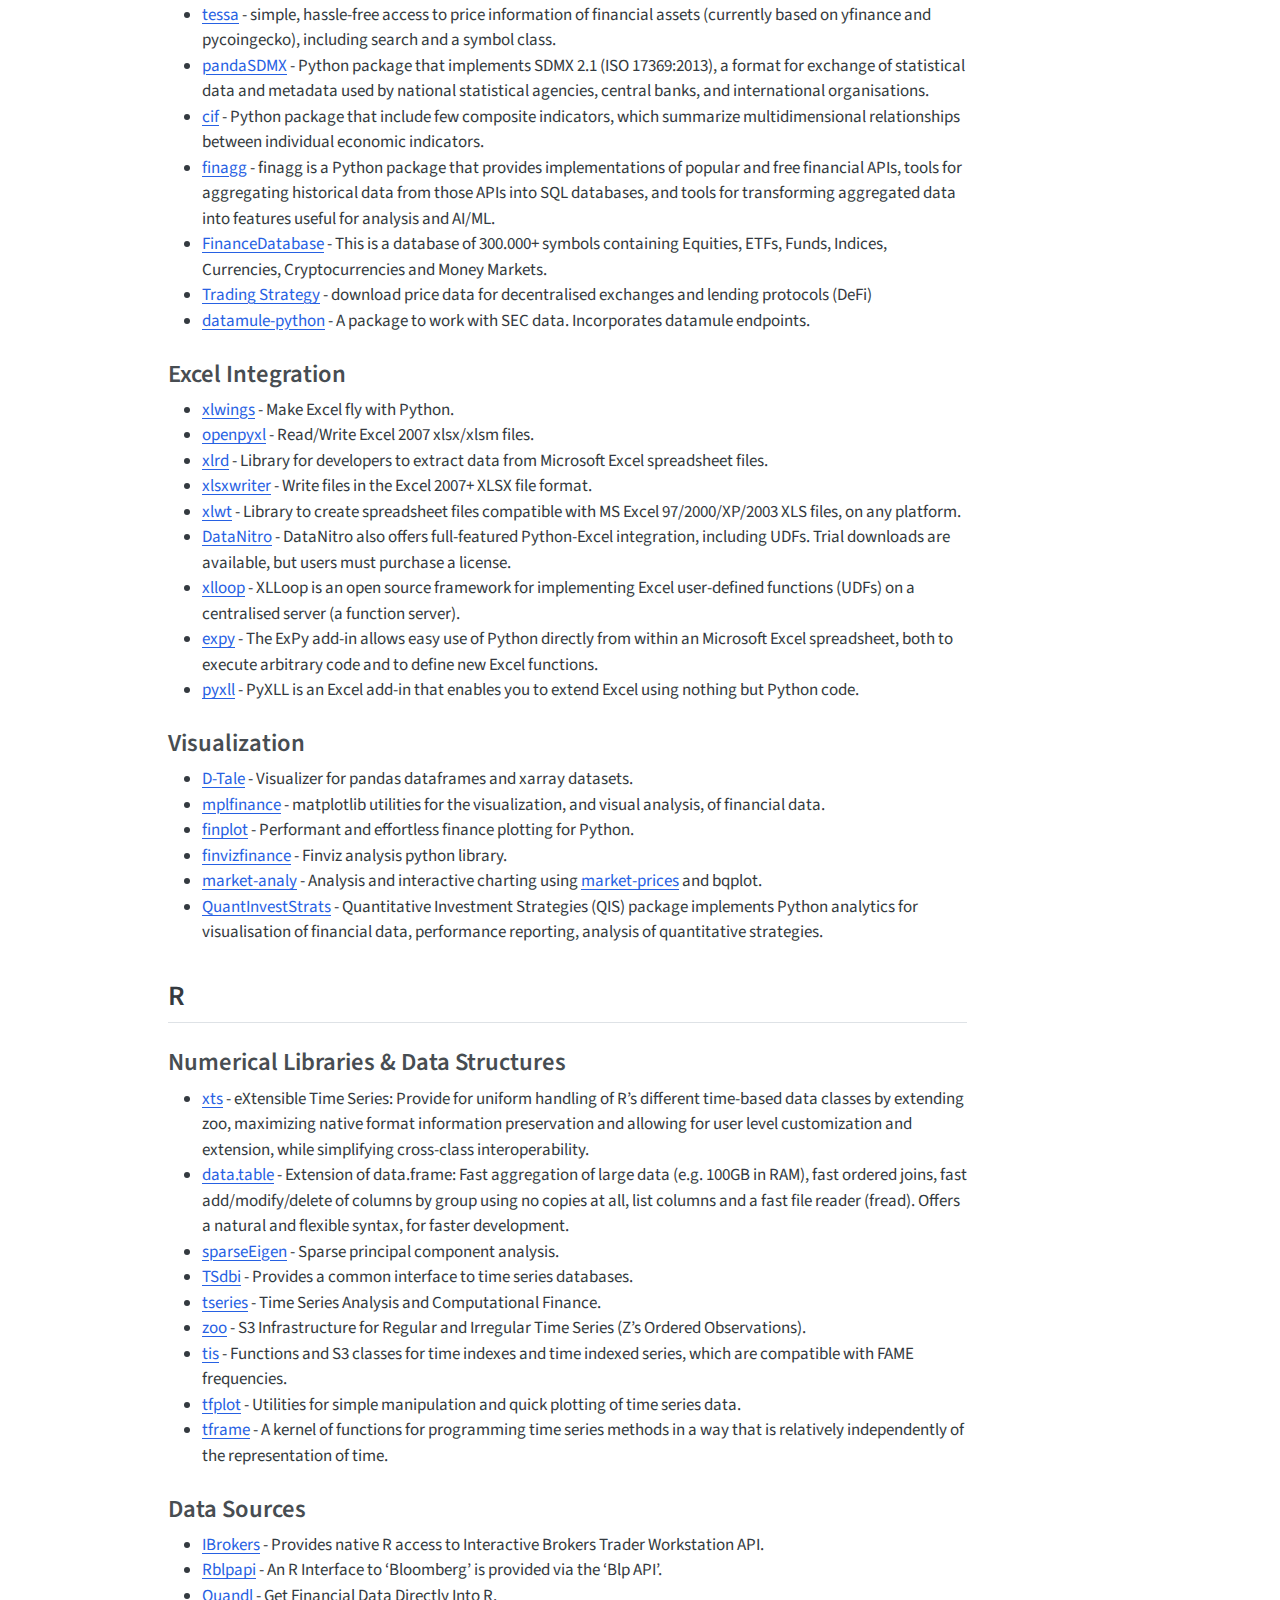
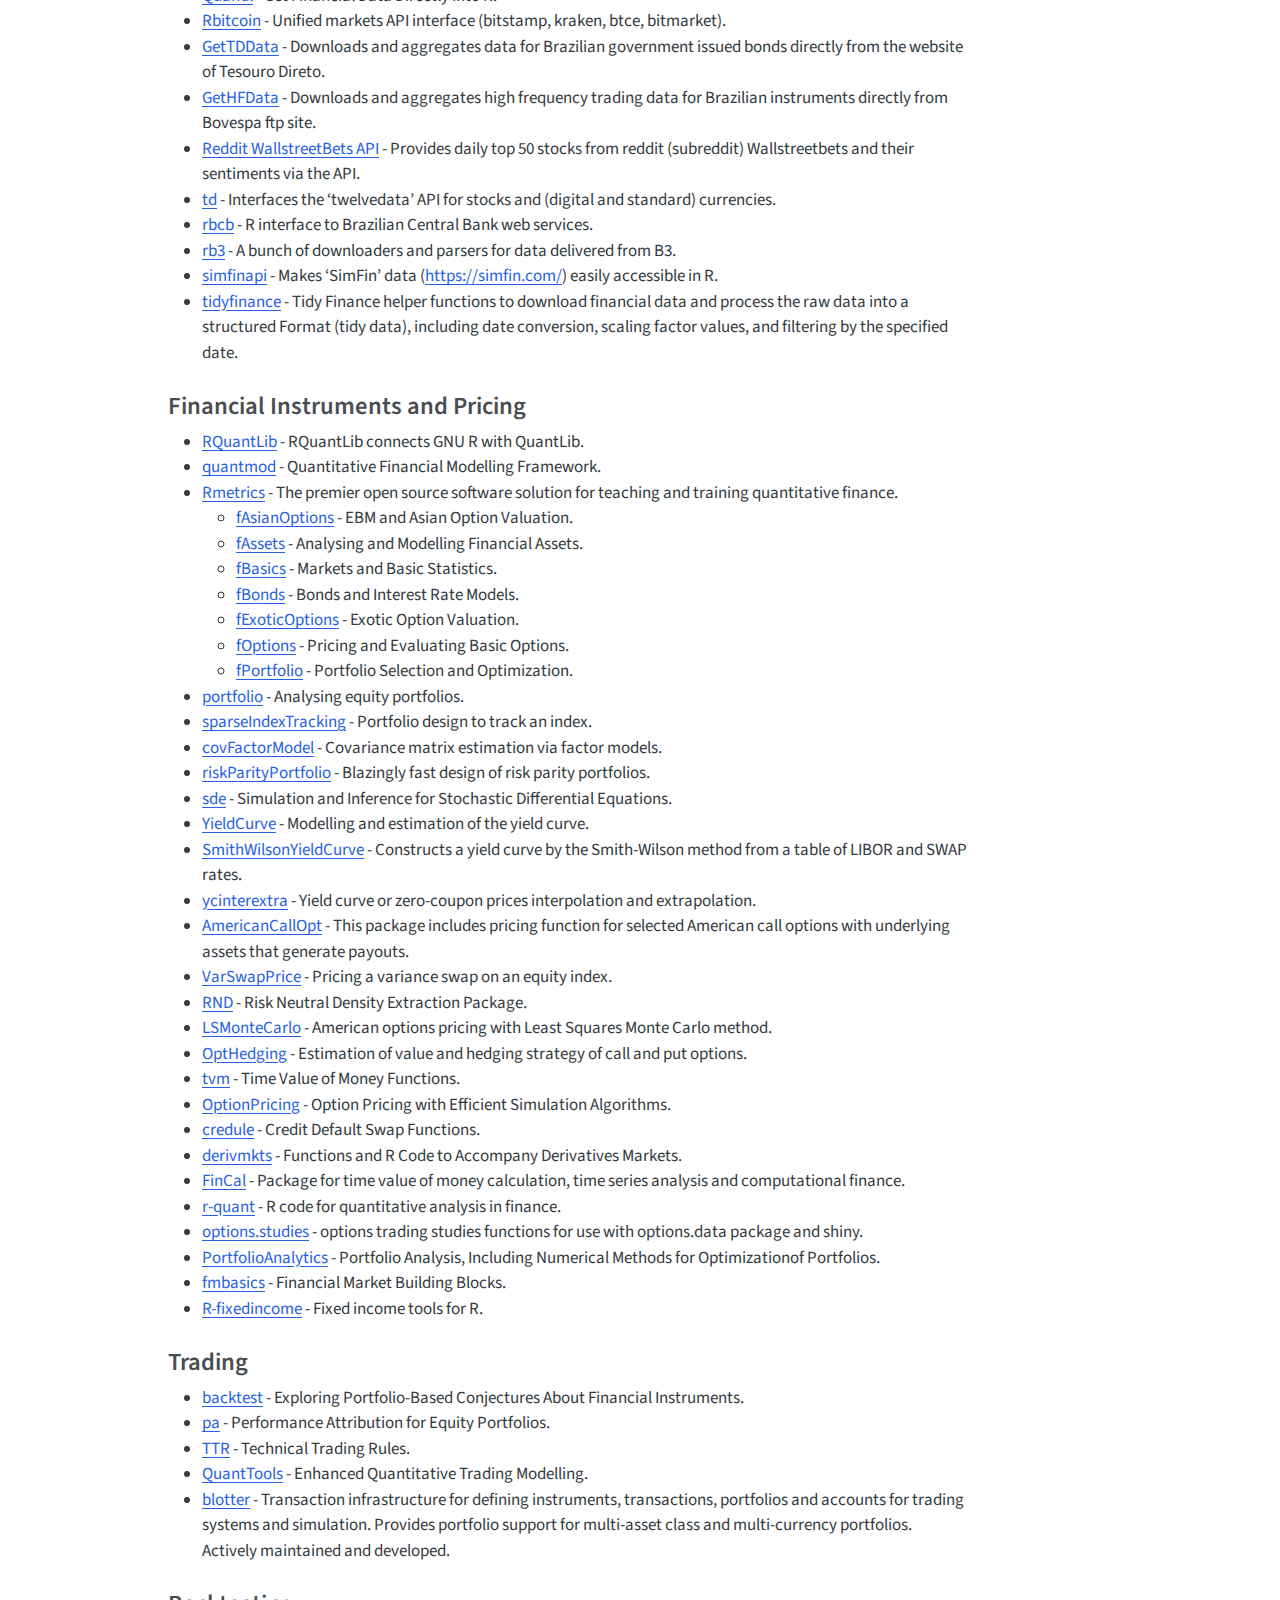
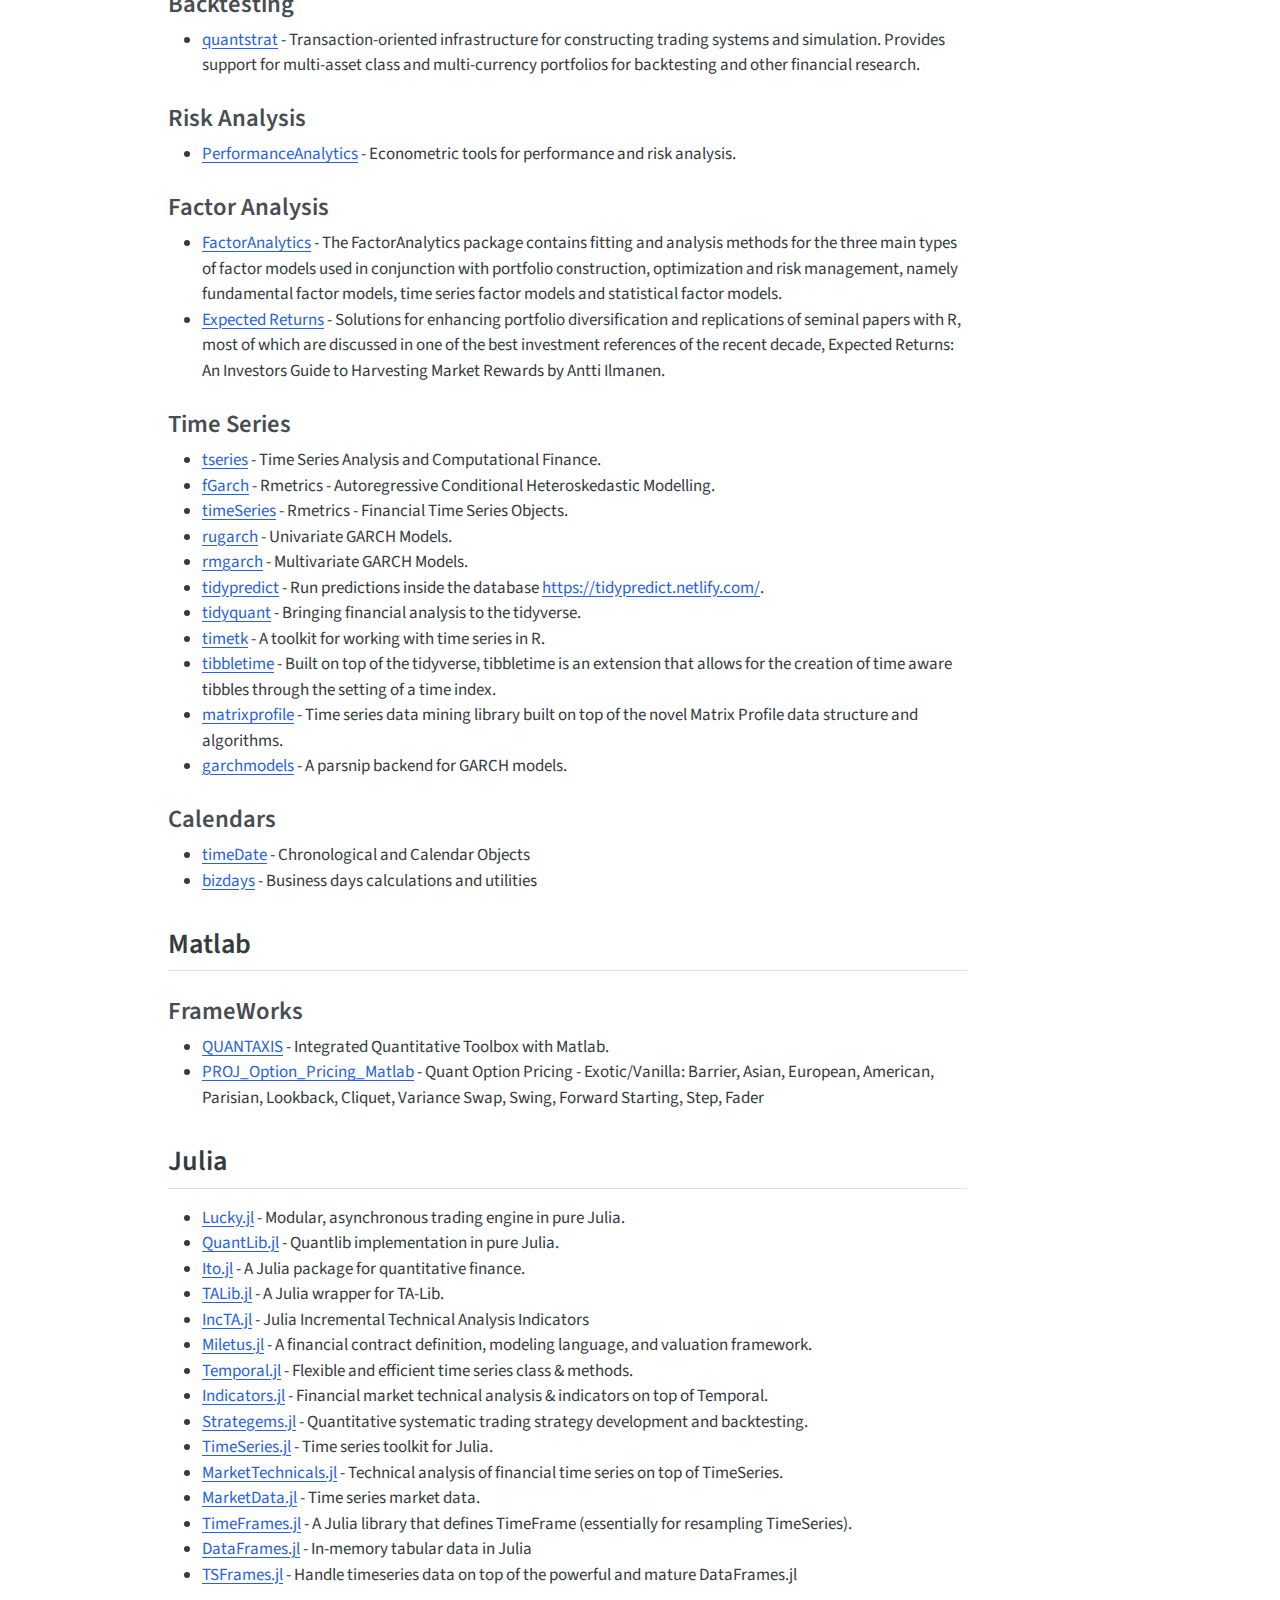
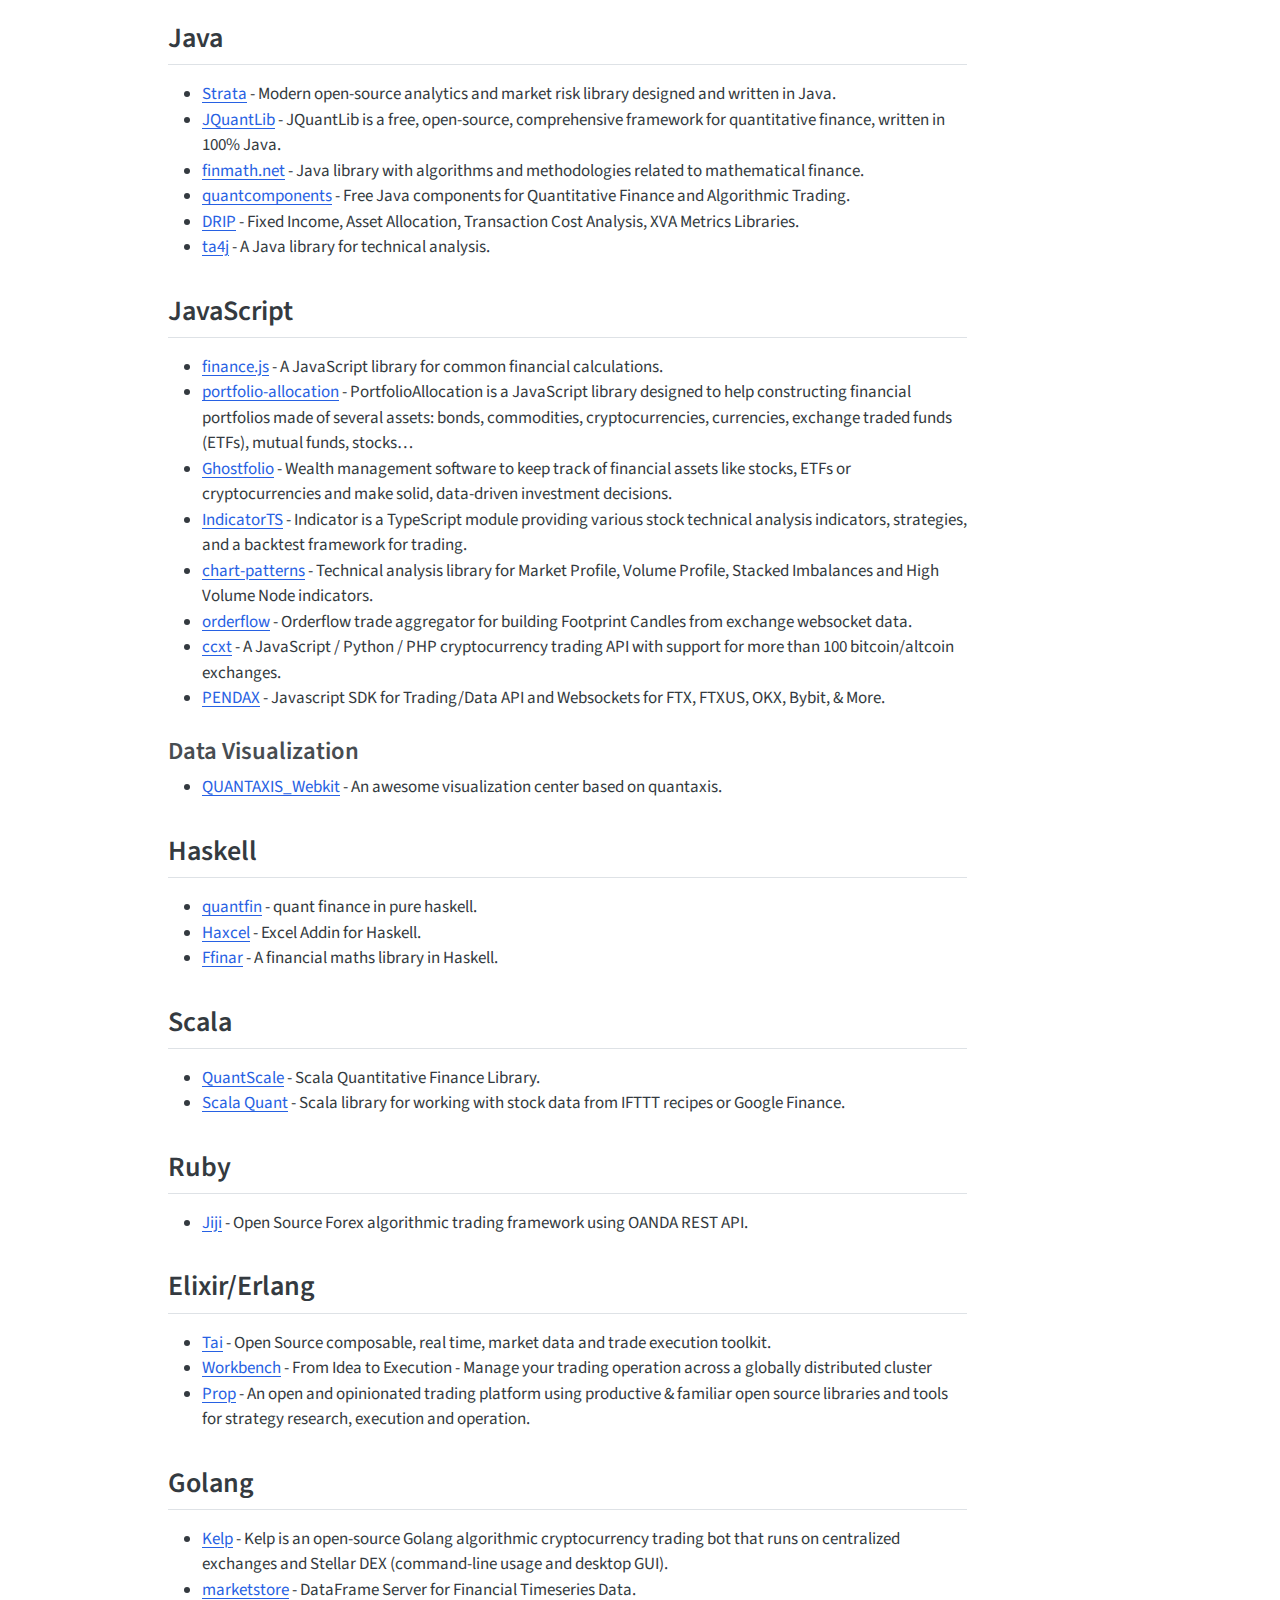
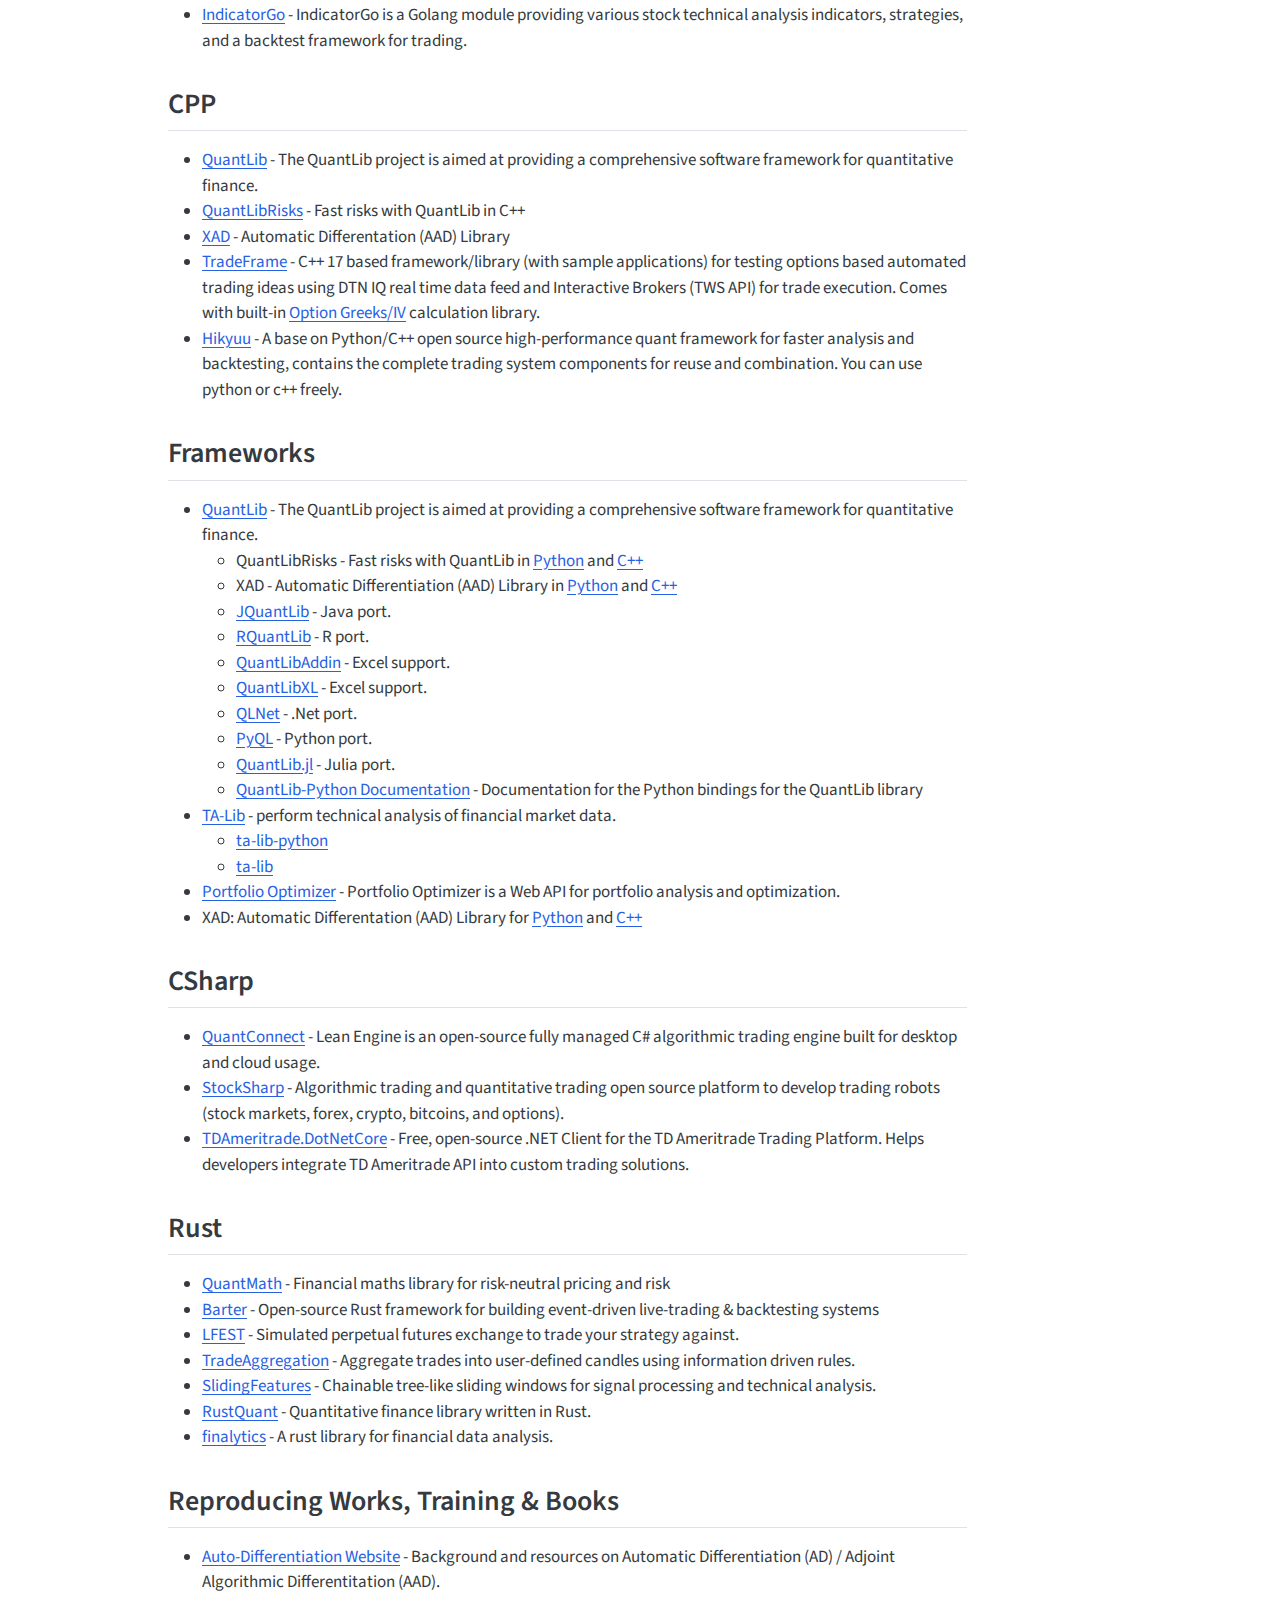
==== commit 857ee346: "deploy: 2fb8b30769e3ce7f2aa26372a75cc7c2c4cd6d74" ====
--- a/index.html
+++ b/index.html
@@ -186,7 +186,7 @@
     <div>
     <div class="quarto-title-meta-heading">Modified</div>
     <div class="quarto-title-meta-contents">
-      <p class="date-modified">April 15, 2025</p>
+      <p class="date-modified">April 18, 2025</p>
     </div>
   </div>
     
